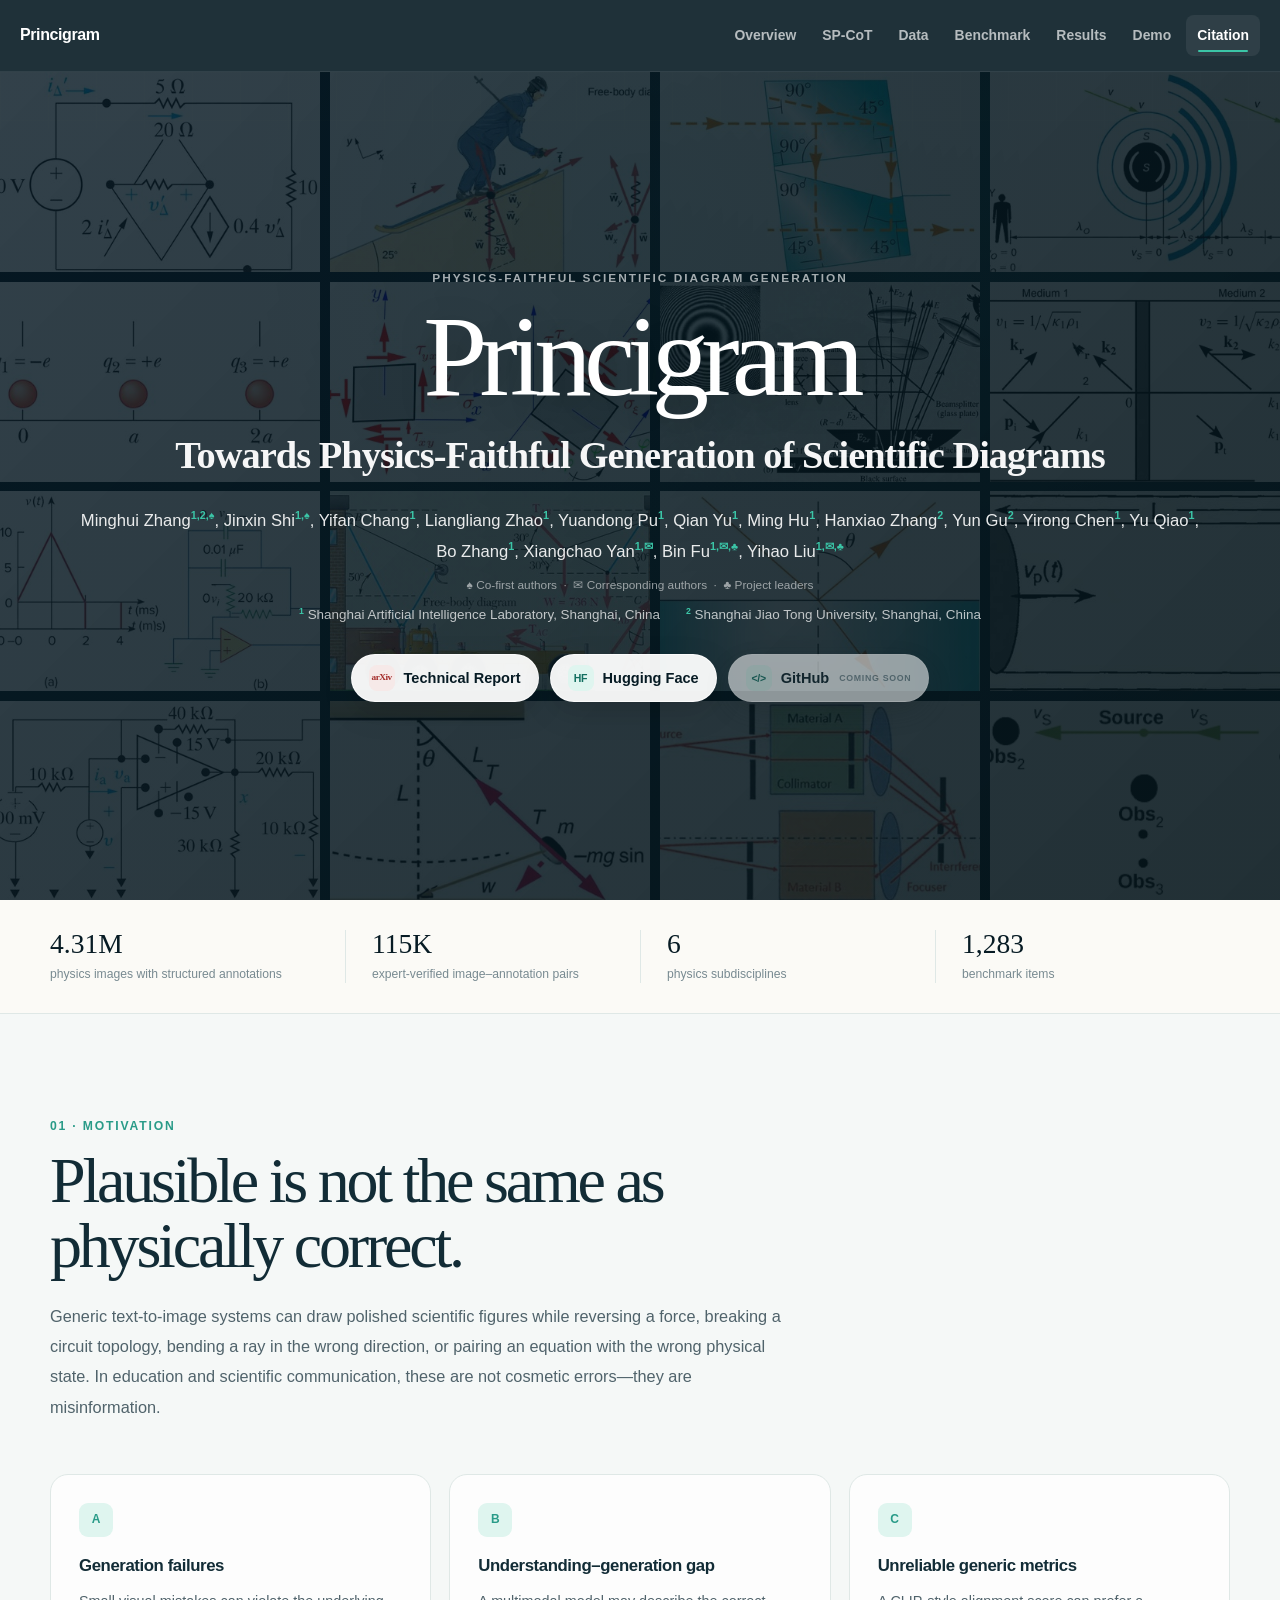
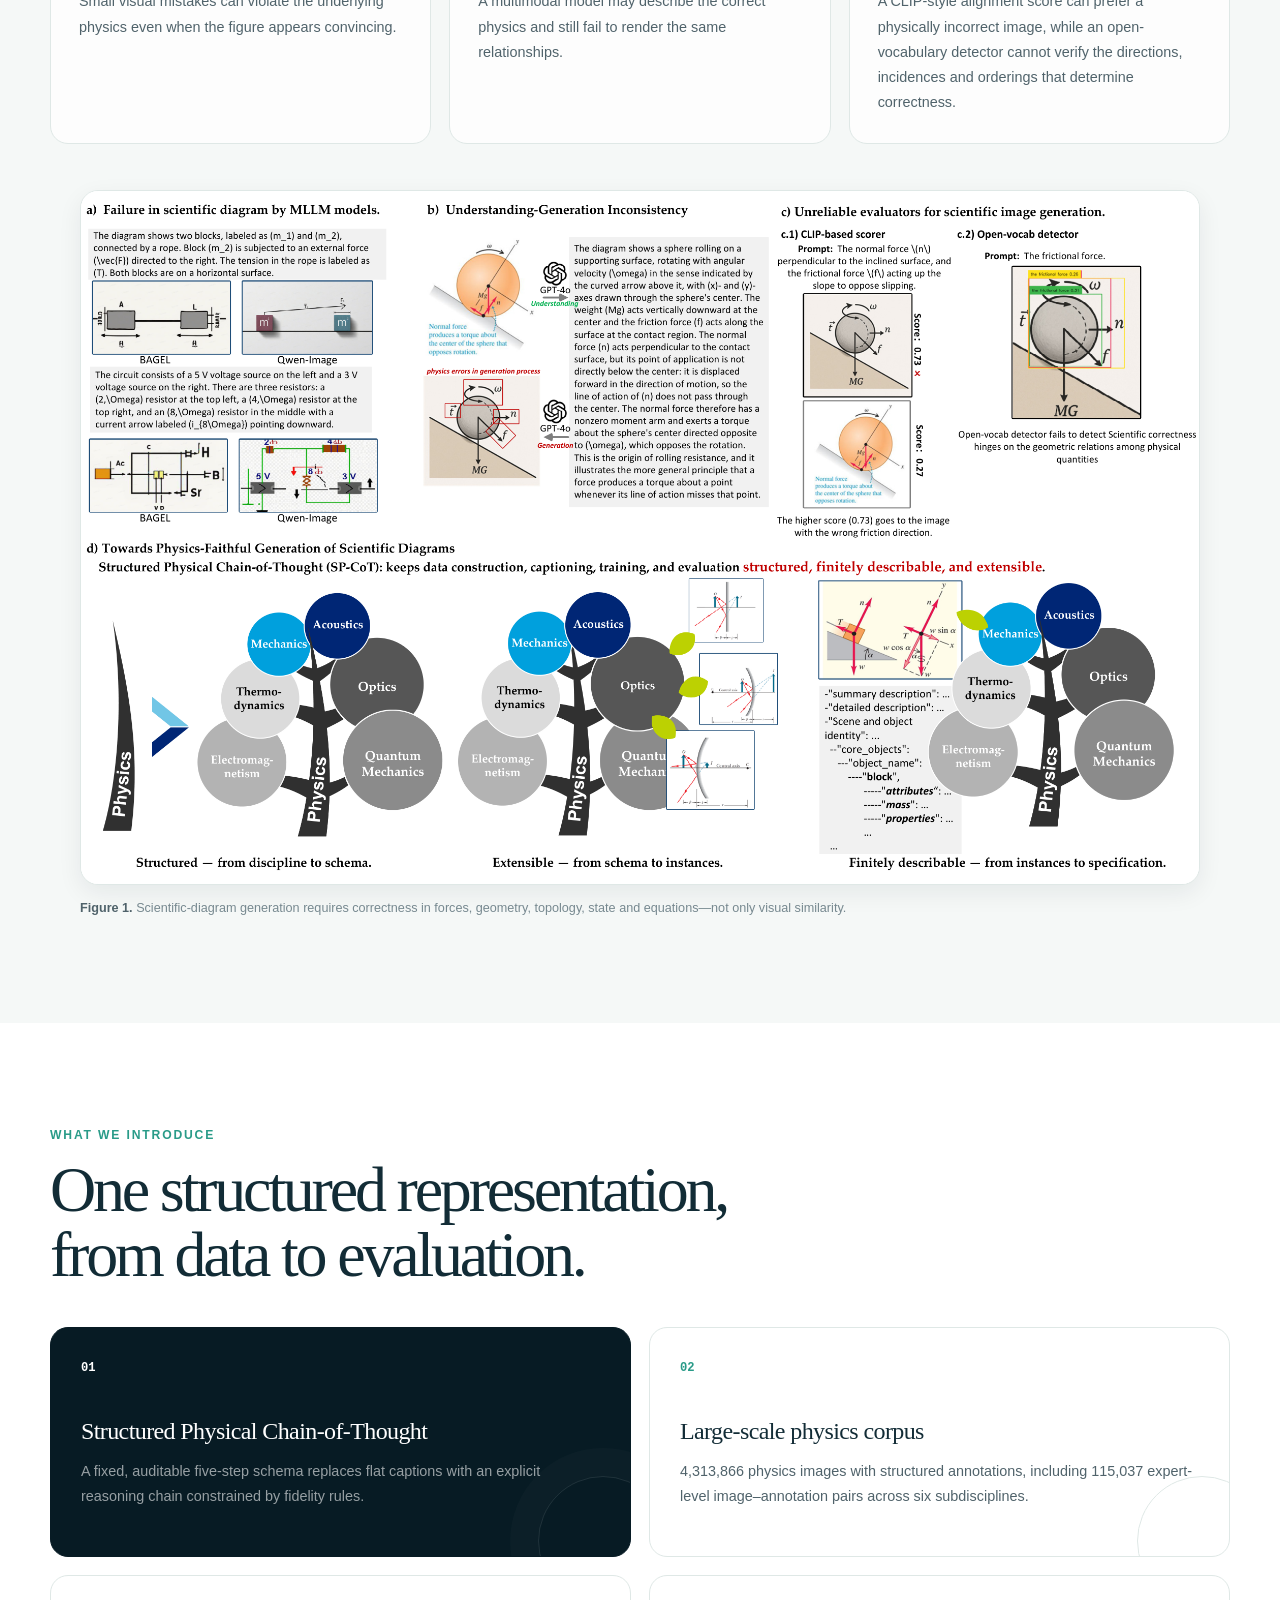
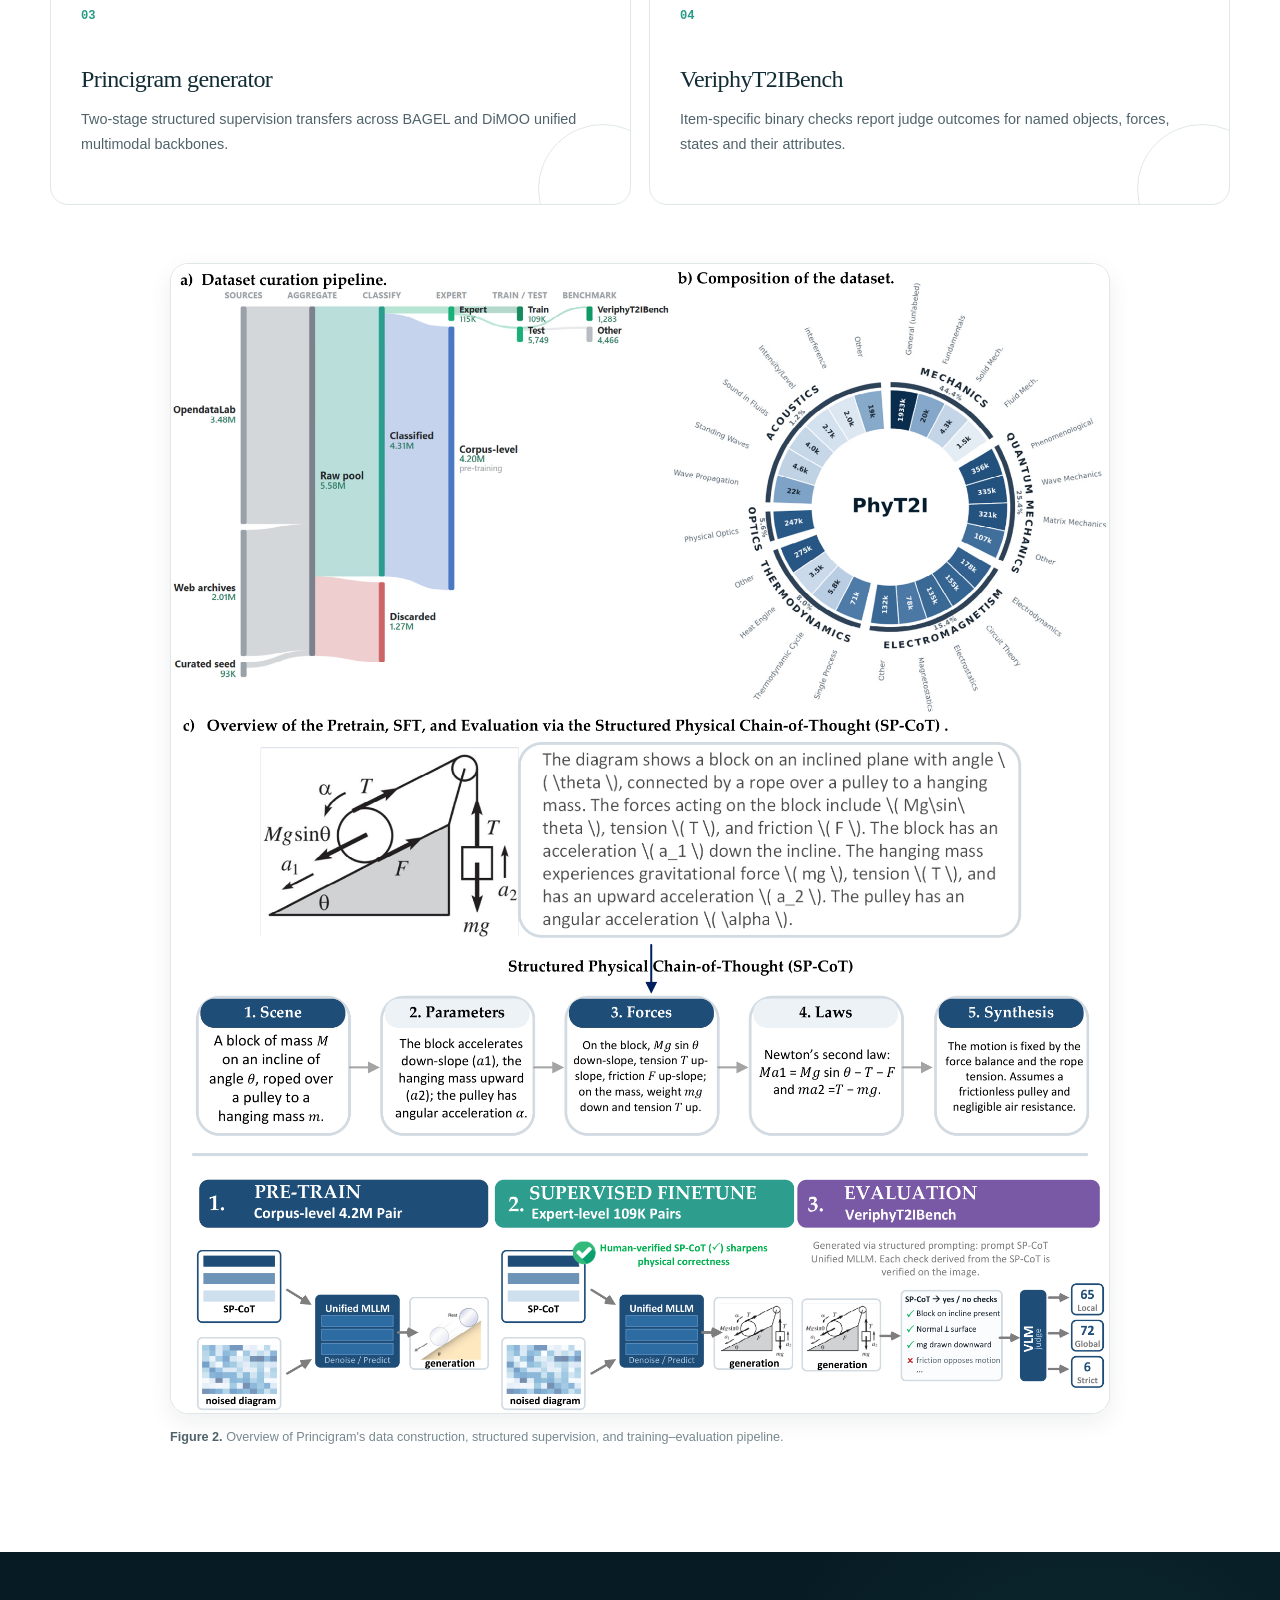
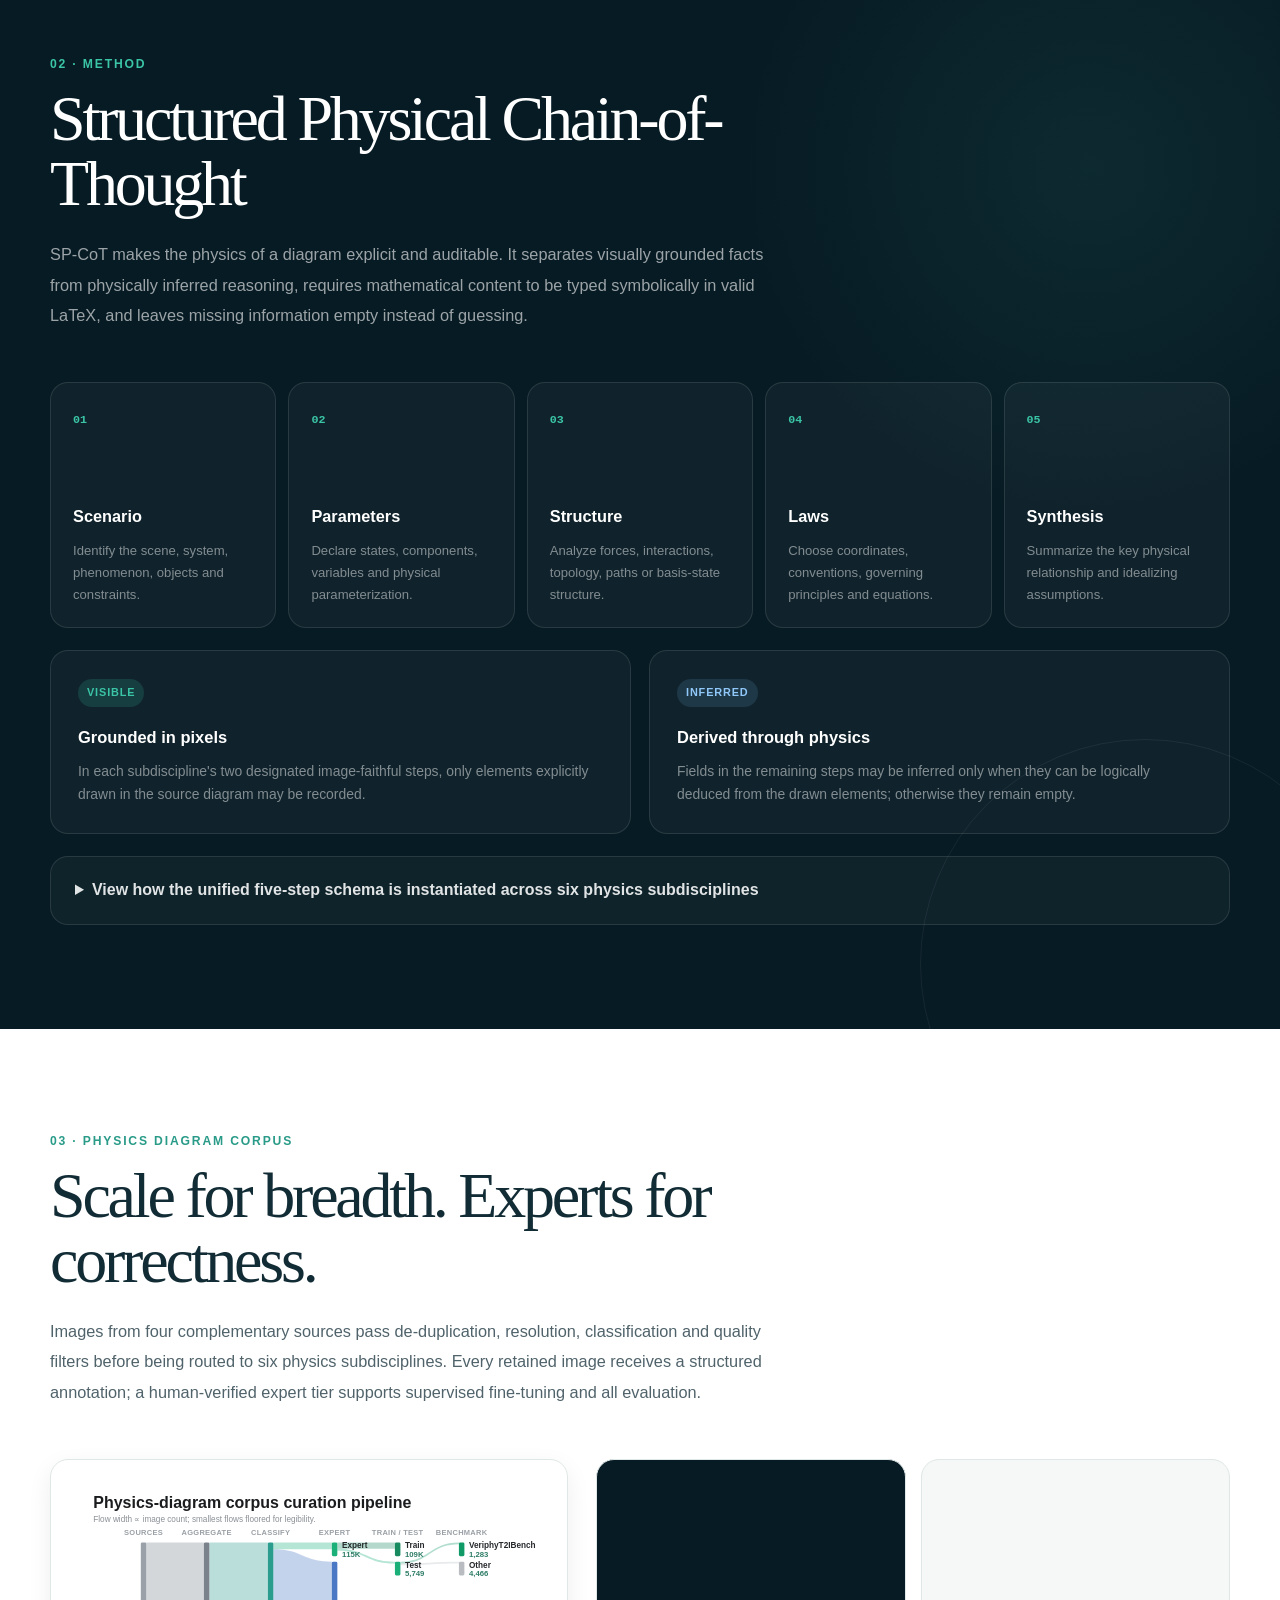
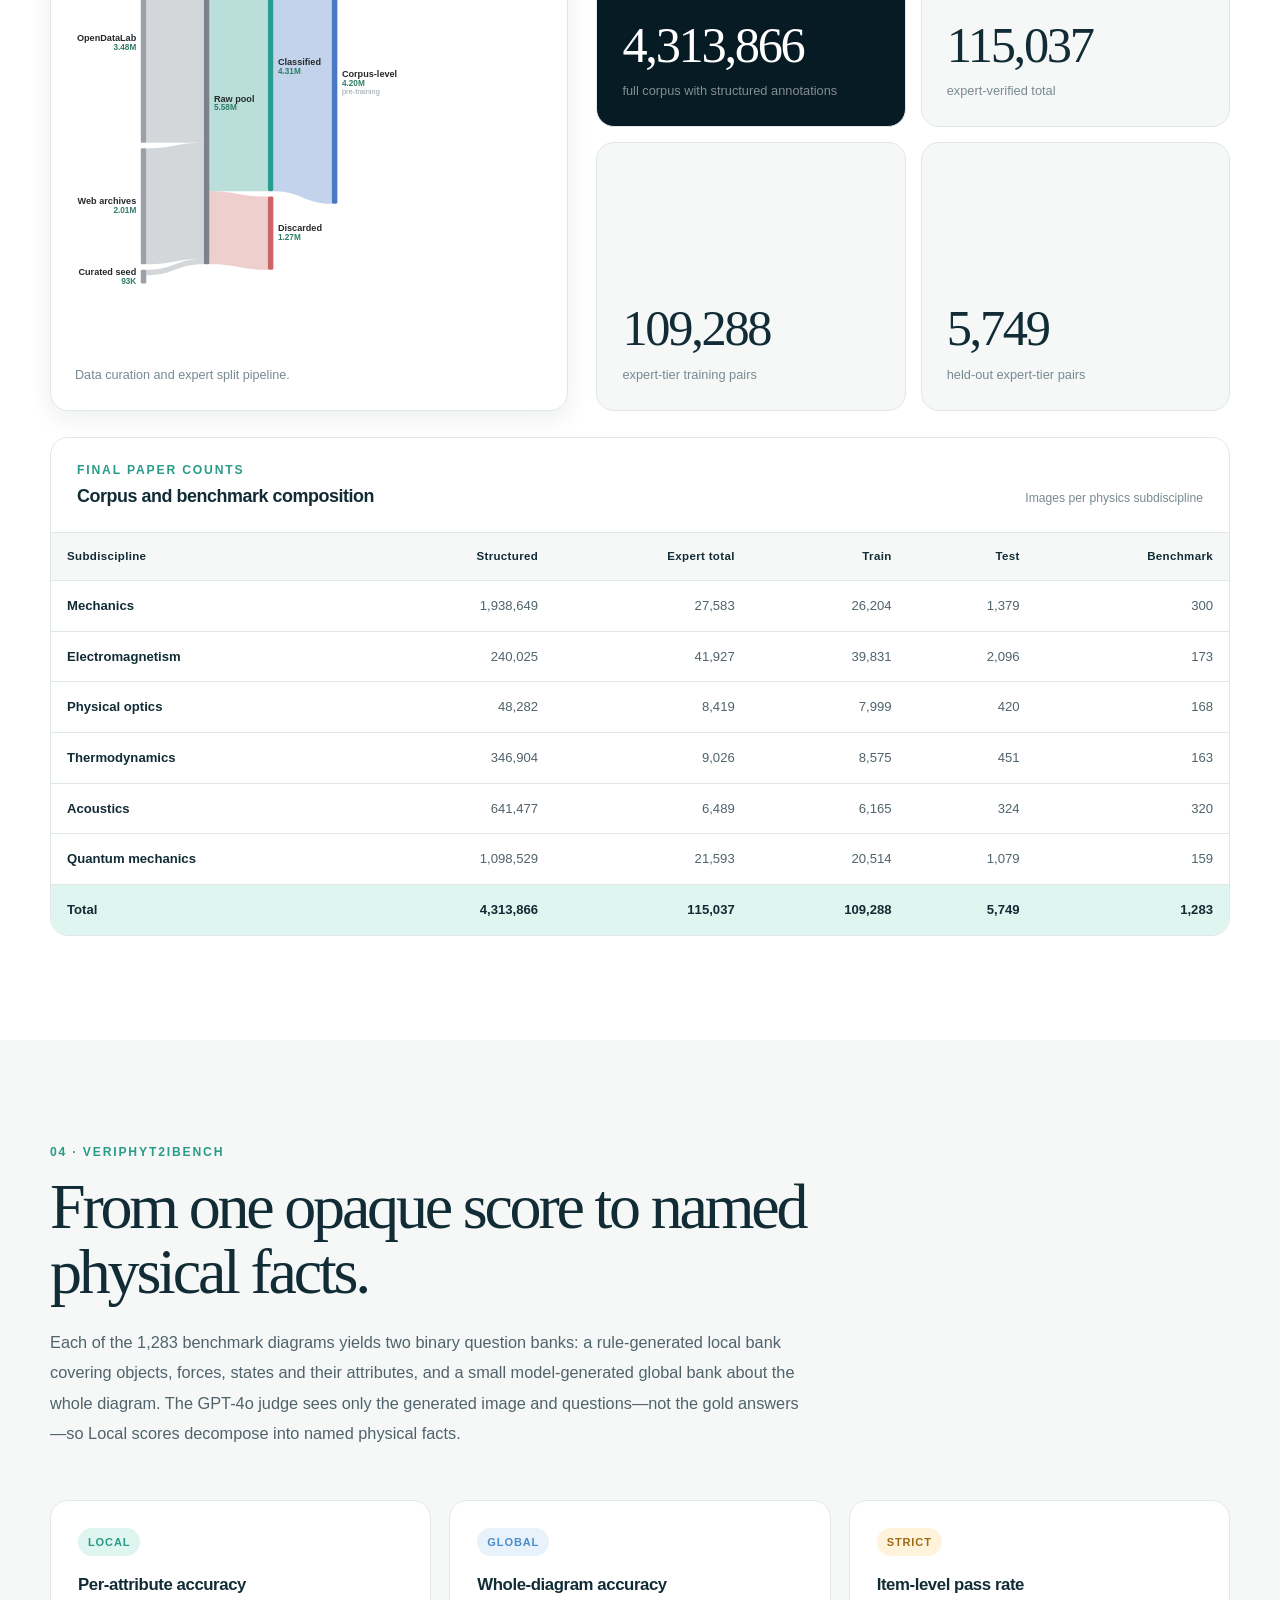
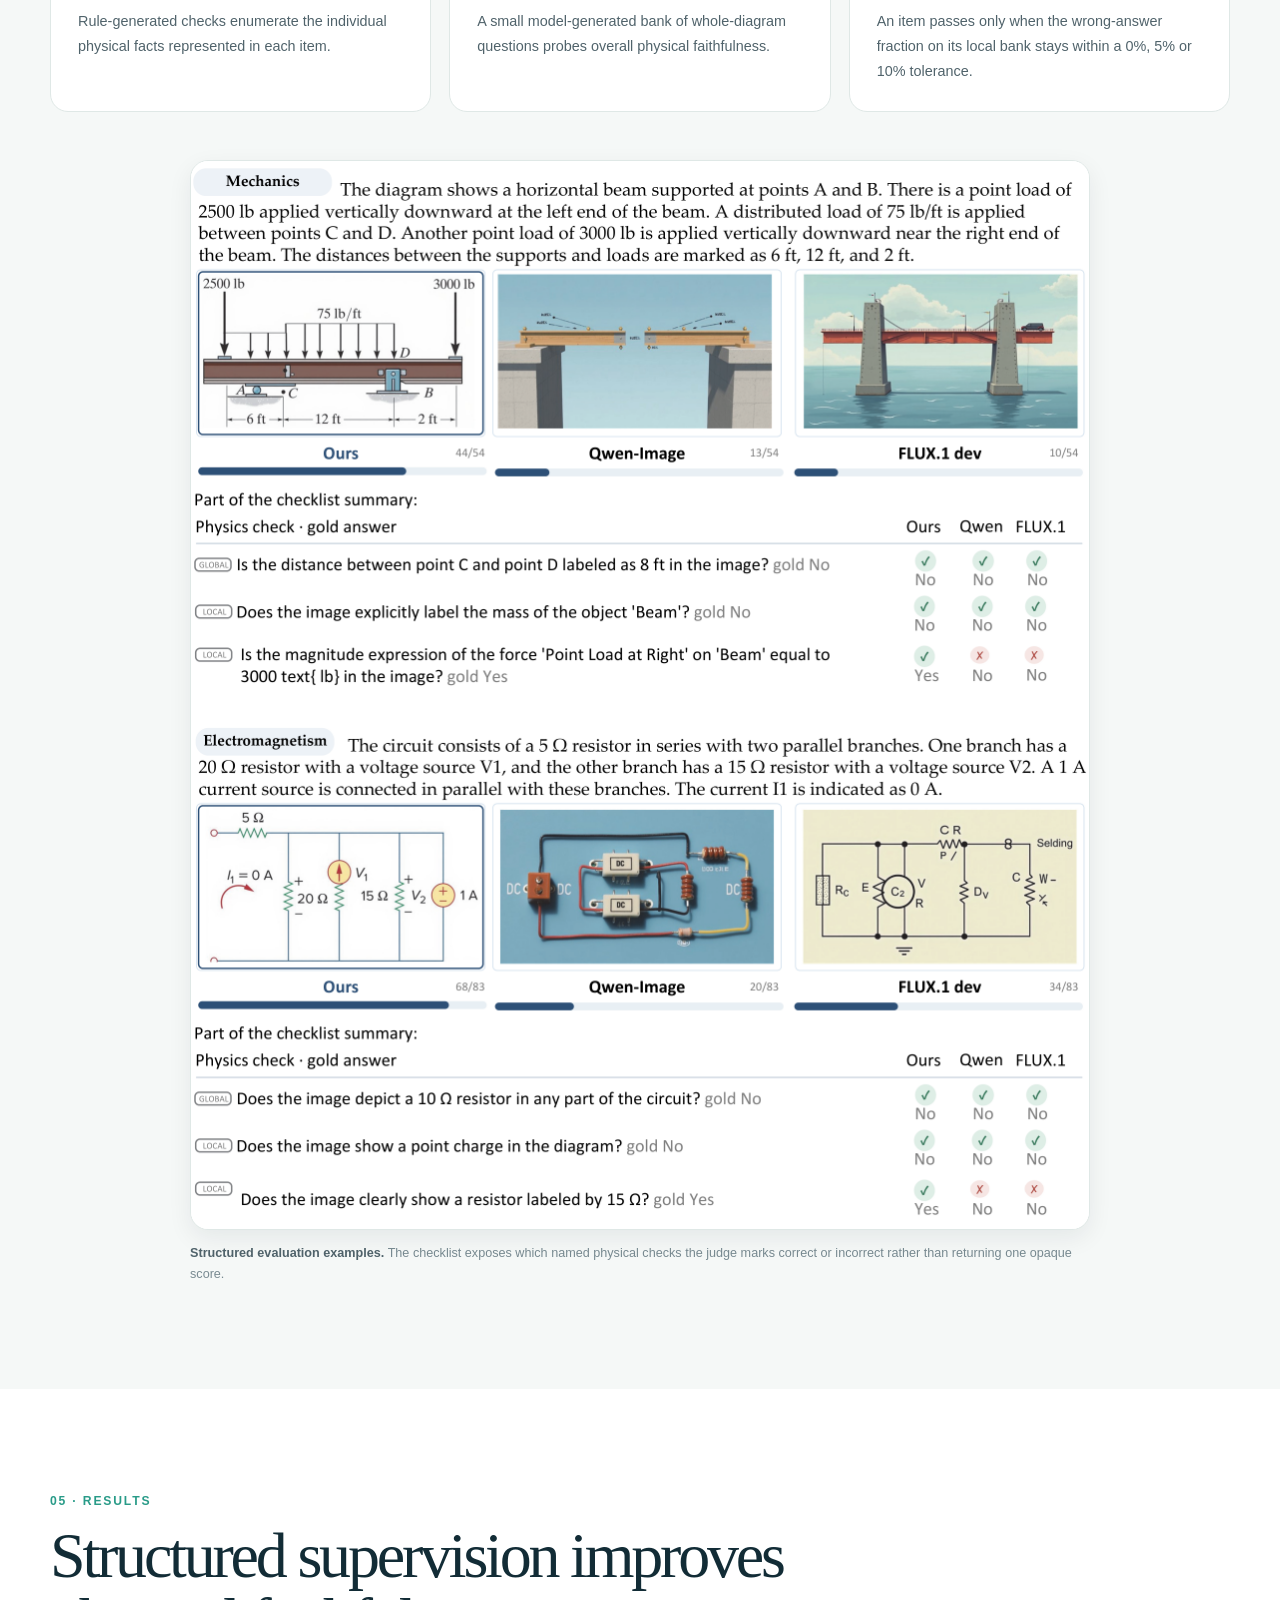
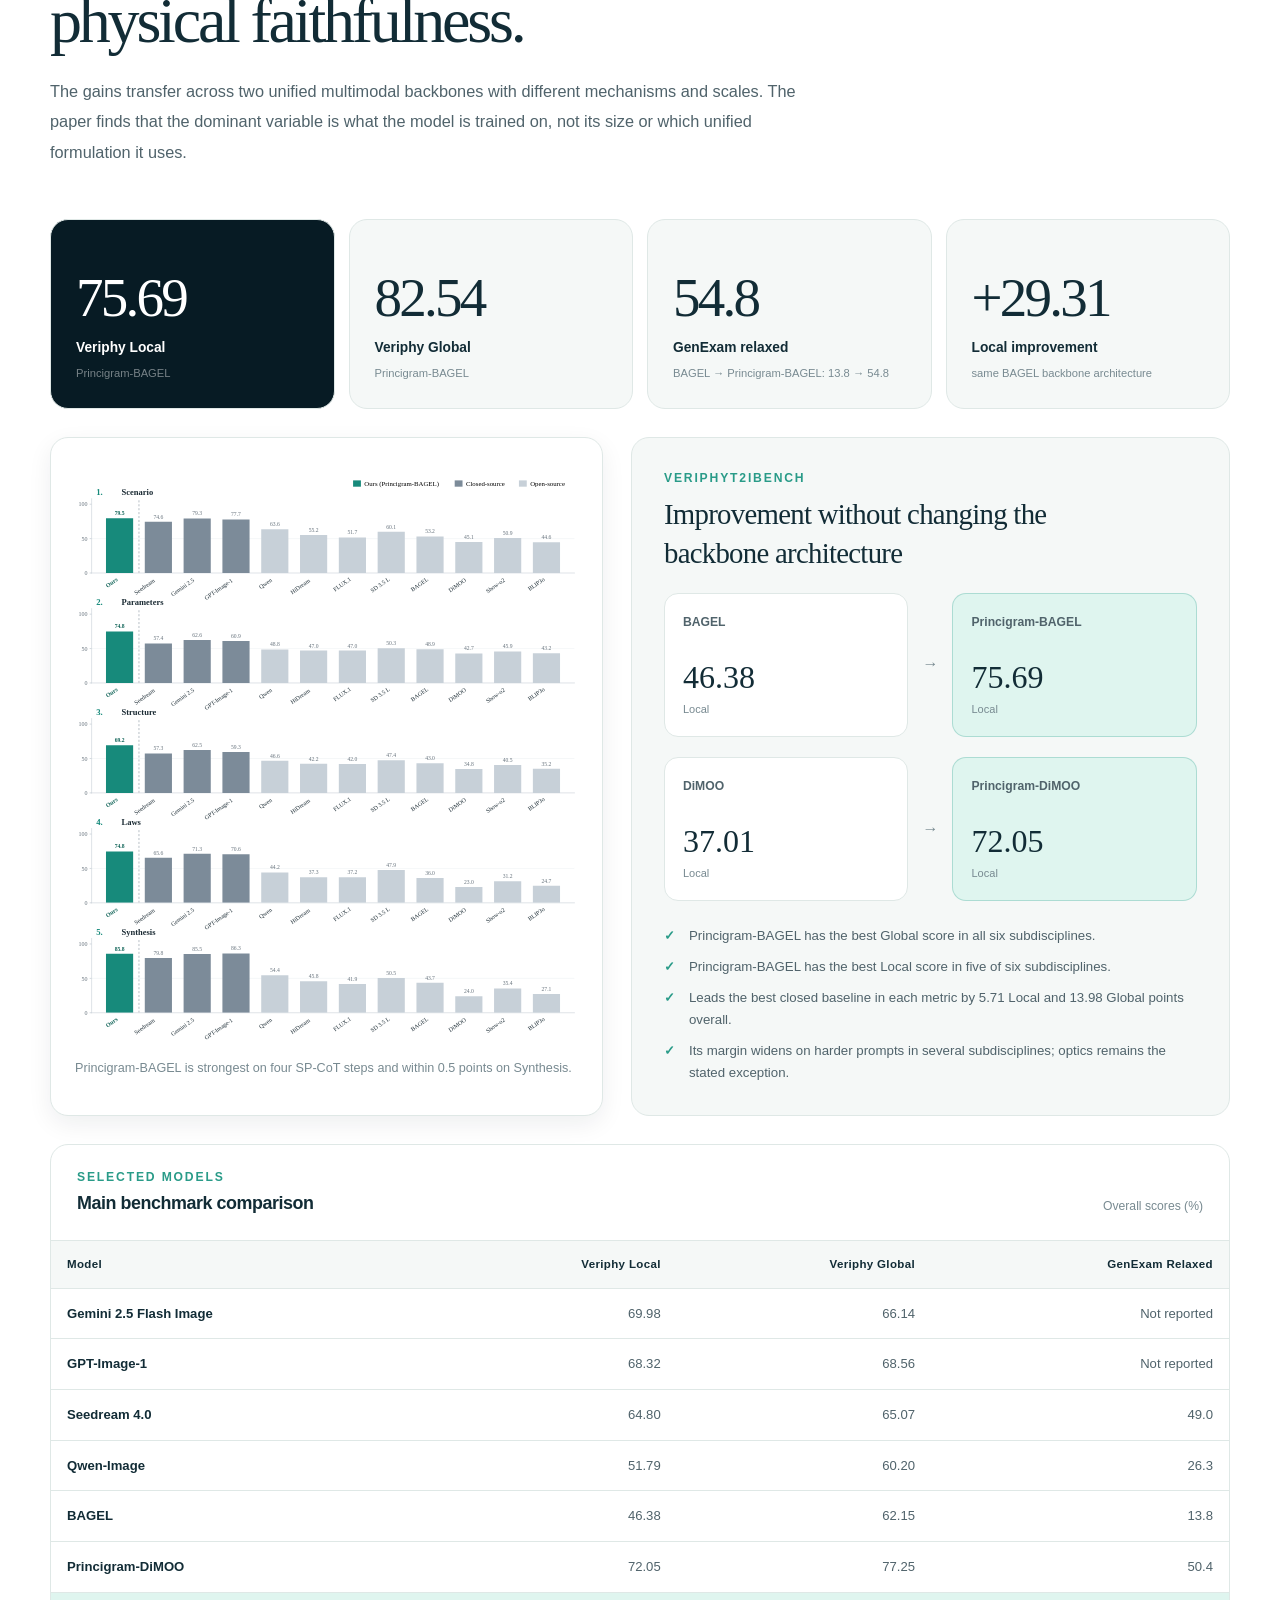
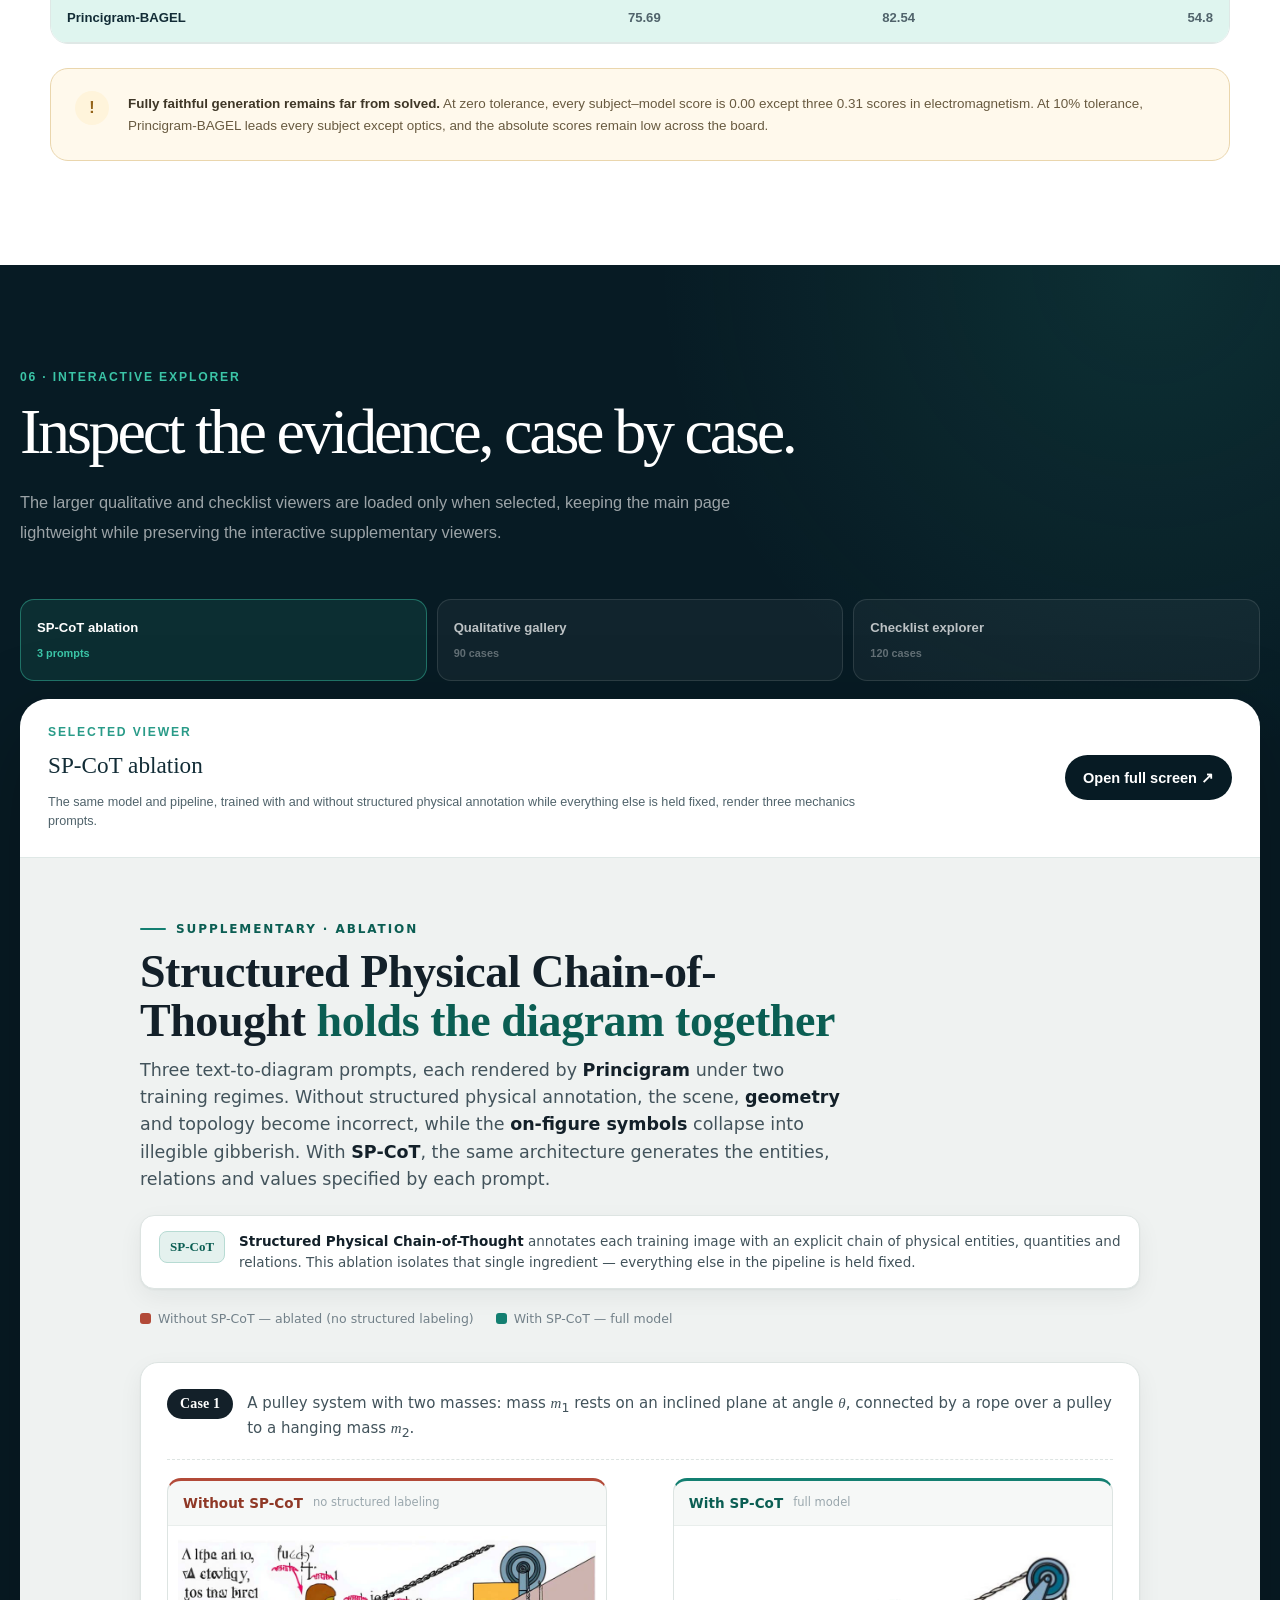
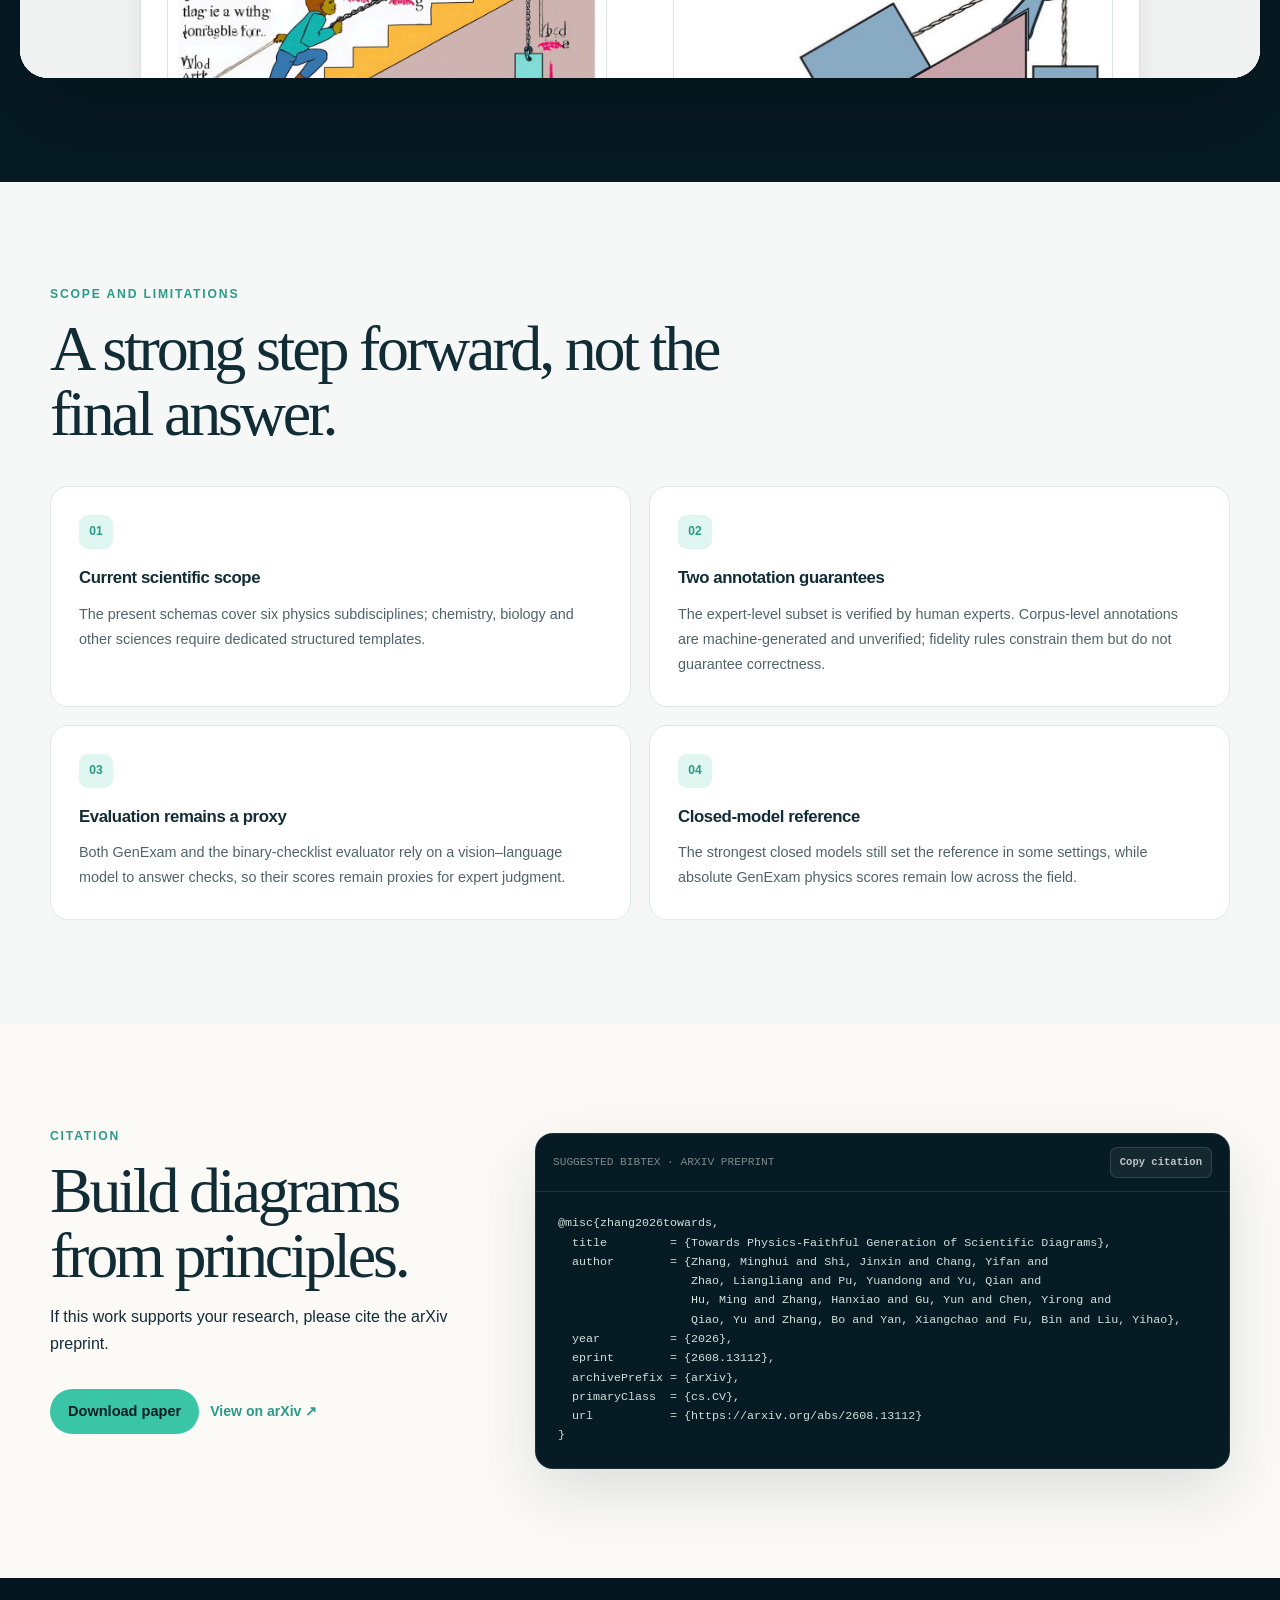
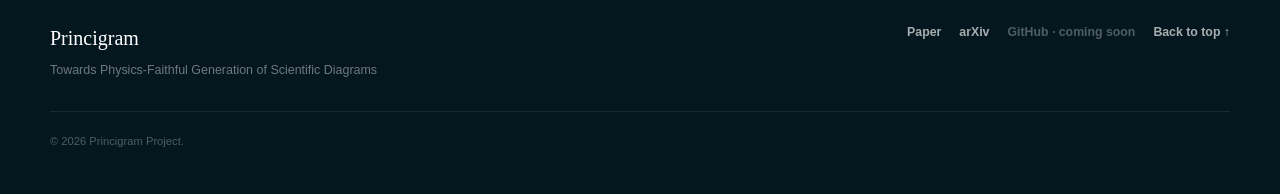
==== index.html @ 97e3707a "Fix full-screen hero image background" ====
<!doctype html>
<html lang="en">
  <head>
    <meta charset="utf-8">
    <meta name="viewport" content="width=device-width, initial-scale=1">

    <title>Princigram — Physics-Faithful Scientific Diagram Generation</title>
    <meta
      name="description"
      content="Princigram uses Structured Physical Chain-of-Thought (SP-CoT) supervision to improve the physical faithfulness of generated scientific diagrams."
    >
    <meta name="theme-color" content="#071b24">

    <meta property="og:type" content="website">
    <meta property="og:title" content="Princigram">
    <meta property="og:description" content="Towards Physics-Faithful Generation of Scientific Diagrams">
    <meta property="og:image" content="https://sjxer.github.io/SP-CoT.github.io/assets/figures/problem-overview.png">
    <meta property="og:url" content="https://sjxer.github.io/SP-CoT.github.io/">

    <link rel="canonical" href="https://sjxer.github.io/SP-CoT.github.io/">
    <link rel="icon" href="assets/favicon.svg" type="image/svg+xml">
    <link rel="stylesheet" href="styles.css">
    <script src="scripts.js" defer></script>
  </head>

  <body>
    <a class="skip-link" href="#main-content">Skip to main content</a>

    <header class="site-header" data-header>
      <div class="nav-shell">
        <a class="brand" href="#top" aria-label="Princigram home">
          <span>Princigram</span>
        </a>

        <button
          class="nav-toggle"
          type="button"
          aria-expanded="false"
          aria-controls="site-nav"
          data-nav-toggle
        >
          <span class="sr-only">Toggle navigation</span>
          <span></span><span></span><span></span>
        </button>

        <nav class="site-nav" id="site-nav" aria-label="Primary navigation" data-nav>
          <a href="#overview">Overview</a>
          <a href="#spcot">SP-CoT</a>
          <a href="#data">Data</a>
          <a href="#benchmark">Benchmark</a>
          <a href="#results">Results</a>
          <a href="#interactive">Demo</a>
          <a href="#citation">Citation</a>
        </nav>
      </div>
    </header>

    <main id="main-content">
      <section class="hero" id="top" aria-labelledby="hero-title">
        <div class="hero-content page-shell">
          <p class="hero-eyebrow">Physics-faithful scientific diagram generation</p>
          <h1 id="hero-title">Princigram</h1>
          <p class="hero-subtitle">Towards Physics-Faithful Generation of Scientific Diagrams</p>

          <div class="hero-authorship">
            <p class="hero-authors">
              Minghui Zhang<sup>1,2,♠</sup>, Jinxin Shi<sup>1,♠</sup>, Yifan Chang<sup>1</sup>,
              Liangliang Zhao<sup>1</sup>, Yuandong Pu<sup>1</sup>, Qian Yu<sup>1</sup>, Ming Hu<sup>1</sup>,
              Hanxiao Zhang<sup>2</sup>, Yun Gu<sup>2</sup>, Yirong Chen<sup>1</sup>, Yu Qiao<sup>1</sup>,
              Bo Zhang<sup>1</sup>, Xiangchao Yan<sup>1,✉</sup>, Bin Fu<sup>1,✉,♣</sup>,
              Yihao Liu<sup>1,✉,♣</sup>
            </p>
            <p class="hero-author-notes">♠ Co-first authors &nbsp;·&nbsp; ✉ Corresponding authors &nbsp;·&nbsp; ♣ Project leaders</p>
            <p class="hero-affiliations">
              <span><sup>1</sup> Shanghai Artificial Intelligence Laboratory, Shanghai, China</span>
              <span><sup>2</sup> Shanghai Jiao Tong University, Shanghai, China</span>
            </p>
          </div>

          <div class="hero-actions" aria-label="Project resources">
            <a class="button hero-resource" href="https://arxiv.org/abs/2608.13112" target="_blank" rel="noreferrer">
              <span class="resource-mark resource-mark-arxiv" aria-hidden="true">arXiv</span>
              <span>Technical Report</span>
            </a>
            <a class="button hero-resource" href="https://huggingface.co/papers/2608.13112" target="_blank" rel="noreferrer">
              <span class="resource-mark" aria-hidden="true">HF</span>
              <span>Hugging Face</span>
            </a>
            <span class="button hero-resource hero-resource-disabled" aria-disabled="true" title="GitHub link coming soon">
              <span class="resource-mark" aria-hidden="true">&lt;/&gt;</span>
              <span>GitHub</span>
              <small>Coming soon</small>
            </span>
          </div>
        </div>

        <div class="hero-gallery" aria-hidden="true">
          <div class="hero-gallery-row">
            <div class="hero-gallery-set">
              <img src="assets/hero/electromagnetism-circuit.jpg" alt="" width="460" height="258" decoding="async">
              <img src="assets/hero/mechanics-forces.jpg" alt="" width="460" height="258" decoding="async">
              <img src="assets/hero/physical-optics-rays.jpg" alt="" width="460" height="258" decoding="async">
              <img src="assets/hero/acoustics-waves.jpg" alt="" width="460" height="258" decoding="async">
              <img src="assets/hero/quantum-mechanics.jpg" alt="" width="460" height="258" decoding="async">
              <img src="assets/hero/thermodynamics-cycle.jpg" alt="" width="460" height="258" decoding="async">
            </div>
            <div class="hero-gallery-set">
              <img src="assets/hero/electromagnetism-circuit.jpg" alt="" width="460" height="258" decoding="async">
              <img src="assets/hero/mechanics-forces.jpg" alt="" width="460" height="258" decoding="async">
              <img src="assets/hero/physical-optics-rays.jpg" alt="" width="460" height="258" decoding="async">
              <img src="assets/hero/acoustics-waves.jpg" alt="" width="460" height="258" decoding="async">
              <img src="assets/hero/quantum-mechanics.jpg" alt="" width="460" height="258" decoding="async">
              <img src="assets/hero/thermodynamics-cycle.jpg" alt="" width="460" height="258" decoding="async">
            </div>
          </div>
          <div class="hero-gallery-row">
            <div class="hero-gallery-set">
              <img src="assets/hero/electromagnetism-charges.jpg" alt="" width="460" height="258" decoding="async">
              <img src="assets/hero/mechanics-stress.jpg" alt="" width="460" height="258" decoding="async">
              <img src="assets/hero/physical-optics-interference.jpg" alt="" width="460" height="258" decoding="async">
              <img src="assets/hero/acoustics-interface.jpg" alt="" width="460" height="258" decoding="async">
              <img src="assets/hero/quantum-scattering.jpg" alt="" width="460" height="258" decoding="async">
              <img src="assets/hero/thermodynamics-turbine.jpg" alt="" width="460" height="258" decoding="async">
            </div>
            <div class="hero-gallery-set">
              <img src="assets/hero/electromagnetism-charges.jpg" alt="" width="460" height="258" decoding="async">
              <img src="assets/hero/mechanics-stress.jpg" alt="" width="460" height="258" decoding="async">
              <img src="assets/hero/physical-optics-interference.jpg" alt="" width="460" height="258" decoding="async">
              <img src="assets/hero/acoustics-interface.jpg" alt="" width="460" height="258" decoding="async">
              <img src="assets/hero/quantum-scattering.jpg" alt="" width="460" height="258" decoding="async">
              <img src="assets/hero/thermodynamics-turbine.jpg" alt="" width="460" height="258" decoding="async">
            </div>
          </div>
          <div class="hero-gallery-row">
            <div class="hero-gallery-set">
              <img src="assets/hero/electromagnetism-waveform.jpg" alt="" width="460" height="258" decoding="async">
              <img src="assets/hero/mechanics-truck.jpg" alt="" width="460" height="258" decoding="async">
              <img src="assets/hero/physical-optics-reflection.jpg" alt="" width="460" height="258" decoding="async">
              <img src="assets/hero/acoustics-piston.jpg" alt="" width="460" height="258" decoding="async">
              <img src="assets/hero/quantum-infinite-well.jpg" alt="" width="460" height="258" decoding="async">
              <img src="assets/hero/thermodynamics-process.jpg" alt="" width="460" height="258" decoding="async">
            </div>
            <div class="hero-gallery-set">
              <img src="assets/hero/electromagnetism-waveform.jpg" alt="" width="460" height="258" decoding="async">
              <img src="assets/hero/mechanics-truck.jpg" alt="" width="460" height="258" decoding="async">
              <img src="assets/hero/physical-optics-reflection.jpg" alt="" width="460" height="258" decoding="async">
              <img src="assets/hero/acoustics-piston.jpg" alt="" width="460" height="258" decoding="async">
              <img src="assets/hero/quantum-infinite-well.jpg" alt="" width="460" height="258" decoding="async">
              <img src="assets/hero/thermodynamics-process.jpg" alt="" width="460" height="258" decoding="async">
            </div>
          </div>
          <div class="hero-gallery-row">
            <div class="hero-gallery-set">
              <img src="assets/hero/electromagnetism-amplifier.jpg" alt="" width="460" height="258" decoding="async">
              <img src="assets/hero/mechanics-pendulum.jpg" alt="" width="460" height="258" decoding="async">
              <img src="assets/hero/physical-optics-beams.jpg" alt="" width="460" height="258" decoding="async">
              <img src="assets/hero/acoustics-source.jpg" alt="" width="460" height="258" decoding="async">
              <img src="assets/hero/quantum-finite-well.jpg" alt="" width="460" height="258" decoding="async">
              <img src="assets/hero/thermodynamics-states.jpg" alt="" width="460" height="258" decoding="async">
            </div>
            <div class="hero-gallery-set">
              <img src="assets/hero/electromagnetism-amplifier.jpg" alt="" width="460" height="258" decoding="async">
              <img src="assets/hero/mechanics-pendulum.jpg" alt="" width="460" height="258" decoding="async">
              <img src="assets/hero/physical-optics-beams.jpg" alt="" width="460" height="258" decoding="async">
              <img src="assets/hero/acoustics-source.jpg" alt="" width="460" height="258" decoding="async">
              <img src="assets/hero/quantum-finite-well.jpg" alt="" width="460" height="258" decoding="async">
              <img src="assets/hero/thermodynamics-states.jpg" alt="" width="460" height="258" decoding="async">
            </div>
          </div>
        </div>
      </section>

      <section class="project-facts" aria-label="Project statistics">
        <dl class="project-stats page-shell">
          <div>
            <dt>4.31M</dt>
            <dd>physics images with structured annotations</dd>
          </div>
          <div>
            <dt>115K</dt>
            <dd>expert-verified image–annotation pairs</dd>
          </div>
          <div>
            <dt>6</dt>
            <dd>physics subdisciplines</dd>
          </div>
          <div>
            <dt>1,283</dt>
            <dd>benchmark items</dd>
          </div>
        </dl>
      </section>

      <section class="section section-soft" id="overview" aria-labelledby="overview-title">
        <div class="page-shell">
          <div class="section-heading">
            <p class="section-kicker">01 · Motivation</p>
            <h2 id="overview-title">Plausible is not the same as physically correct.</h2>
            <p>
              Generic text-to-image systems can draw polished scientific figures while reversing a
              force, breaking a circuit topology, bending a ray in the wrong direction, or pairing an
              equation with the wrong physical state. In education and scientific communication,
              these are not cosmetic errors—they are misinformation.
            </p>
          </div>

          <div class="problem-grid">
            <article>
              <span class="card-index">A</span>
              <h3>Generation failures</h3>
              <p>Small visual mistakes can violate the underlying physics even when the figure appears convincing.</p>
            </article>
            <article>
              <span class="card-index">B</span>
              <h3>Understanding–generation gap</h3>
              <p>A multimodal model may describe the correct physics and still fail to render the same relationships.</p>
            </article>
            <article>
              <span class="card-index">C</span>
              <h3>Unreliable generic metrics</h3>
              <p>A CLIP-style alignment score can prefer a physically incorrect image, while an open-vocabulary detector cannot verify the directions, incidences and orderings that determine correctness.</p>
            </article>
          </div>

          <figure class="paper-figure figure-wide">
            <button class="figure-button" type="button" data-zoom="assets/figures/problem-overview.png" data-caption="Challenges in physics-faithful scientific diagram generation and the SP-CoT approach.">
              <img
                src="assets/figures/problem-overview.png"
                alt="Examples of physical errors in generated scientific diagrams, understanding-generation inconsistency, unreliable evaluators, and the SP-CoT approach"
                width="2200"
                height="1363"
                loading="lazy"
              >
              <span>Click to enlarge</span>
            </button>
            <figcaption>
              <strong>Figure 1.</strong> Scientific-diagram generation requires correctness in forces,
              geometry, topology, state and equations—not only visual similarity.
            </figcaption>
          </figure>
        </div>
      </section>

      <section class="section" aria-labelledby="contribution-title">
        <div class="page-shell">
          <div class="section-heading compact">
            <p class="section-kicker">What we introduce</p>
            <h2 id="contribution-title">One structured representation, from data to evaluation.</h2>
          </div>

          <div class="contribution-grid">
            <article class="feature-card feature-accent">
              <p class="feature-number">01</p>
              <h3>Structured Physical Chain-of-Thought</h3>
              <p>A fixed, auditable five-step schema replaces flat captions with an explicit reasoning chain constrained by fidelity rules.</p>
            </article>
            <article class="feature-card">
              <p class="feature-number">02</p>
              <h3>Large-scale physics corpus</h3>
              <p>4,313,866 physics images with structured annotations, including 115,037 expert-level image–annotation pairs across six subdisciplines.</p>
            </article>
            <article class="feature-card">
              <p class="feature-number">03</p>
              <h3>Princigram generator</h3>
              <p>Two-stage structured supervision transfers across BAGEL and DiMOO unified multimodal backbones.</p>
            </article>
            <article class="feature-card">
              <p class="feature-number">04</p>
              <h3>VeriphyT2IBench</h3>
              <p>Item-specific binary checks report judge outcomes for named objects, forces, states and their attributes.</p>
            </article>
          </div>

          <figure class="paper-figure figure-tall">
            <button class="figure-button" type="button" data-zoom="assets/figures/framework-overview.png" data-caption="Data curation, SP-CoT supervision, training and evaluation pipeline.">
              <img
                src="assets/figures/framework-overview.png"
                alt="Overview of data curation, dataset composition, five-step SP-CoT, pre-training, supervised fine-tuning and evaluation"
                width="1800"
                height="2204"
                loading="lazy"
              >
              <span>Click to enlarge</span>
            </button>
            <figcaption>
              <strong>Figure 2.</strong> Overview of Princigram's data construction, structured
              supervision, and training–evaluation pipeline.
            </figcaption>
          </figure>
        </div>
      </section>

      <section class="section section-dark" id="spcot" aria-labelledby="spcot-title">
        <div class="page-shell">
          <div class="section-heading heading-on-dark">
            <p class="section-kicker">02 · Method</p>
            <h2 id="spcot-title">Structured Physical Chain-of-Thought</h2>
            <p>
              SP-CoT makes the physics of a diagram explicit and auditable. It separates visually
              grounded facts from physically inferred reasoning, requires mathematical content to be
              typed symbolically in valid LaTeX, and leaves missing information empty instead of guessing.
            </p>
          </div>

          <ol class="method-steps">
            <li>
              <span class="step-number">01</span>
              <div><h3>Scenario</h3><p>Identify the scene, system, phenomenon, objects and constraints.</p></div>
            </li>
            <li>
              <span class="step-number">02</span>
              <div><h3>Parameters</h3><p>Declare states, components, variables and physical parameterization.</p></div>
            </li>
            <li>
              <span class="step-number">03</span>
              <div><h3>Structure</h3><p>Analyze forces, interactions, topology, paths or basis-state structure.</p></div>
            </li>
            <li>
              <span class="step-number">04</span>
              <div><h3>Laws</h3><p>Choose coordinates, conventions, governing principles and equations.</p></div>
            </li>
            <li>
              <span class="step-number">05</span>
              <div><h3>Synthesis</h3><p>Summarize the key physical relationship and idealizing assumptions.</p></div>
            </li>
          </ol>

          <div class="grounding-grid">
            <article>
              <span class="grounding-badge visible">Visible</span>
              <h3>Grounded in pixels</h3>
              <p>In each subdiscipline's two designated image-faithful steps, only elements explicitly drawn in the source diagram may be recorded.</p>
            </article>
            <article>
              <span class="grounding-badge inferred">Inferred</span>
              <h3>Derived through physics</h3>
              <p>Fields in the remaining steps may be inferred only when they can be logically deduced from the drawn elements; otherwise they remain empty.</p>
            </article>
          </div>

          <details class="schema-table-details">
            <summary>View how the unified five-step schema is instantiated across six physics subdisciplines</summary>
            <div class="table-scroll" tabindex="0">
              <table class="schema-table">
                <thead>
                  <tr>
                    <th>Discipline</th>
                    <th>Scenario</th>
                    <th>Parameters</th>
                    <th>Structure</th>
                    <th>Laws</th>
                    <th>Synthesis</th>
                  </tr>
                </thead>
                <tbody>
                  <tr><th>Mechanics</th><td class="is-visible">Objects, attributes &amp; constraints</td><td>Motion state &amp; kinematic variables</td><td class="is-visible">Force analysis</td><td>Coordinate system &amp; Newton's laws</td><td>Key relationship &amp; assumptions</td></tr>
                  <tr><th>Electromagnetism</th><td>Subdomain &amp; problem type</td><td class="is-visible">Components, sources &amp; parameters</td><td class="is-visible">Circuit topology / field distribution &amp; state</td><td>Conventions &amp; Kirchhoff / Maxwell laws</td><td>Key relationship &amp; assumptions</td></tr>
                  <tr><th>Physical optics</th><td>Phenomenon type</td><td class="is-visible">Components &amp; parameters</td><td class="is-visible">Optical path, path &amp; phase difference</td><td>Principles &amp; condition equations</td><td>Key relationship &amp; assumptions</td></tr>
                  <tr><th>Thermodynamics</th><td>System definition &amp; problem type</td><td class="is-visible">Thermodynamic states P, V, T</td><td class="is-visible">Process path &amp; energy transfer</td><td>Governing laws &amp; equations</td><td>Key findings &amp; assumptions</td></tr>
                  <tr><th>Acoustics</th><td class="is-visible">Scene &amp; phenomenon</td><td class="is-visible">Components &amp; parameters</td><td>Geometry &amp; wave analysis</td><td>Conventions, principles &amp; equations</td><td>Key relationship &amp; assumptions</td></tr>
                  <tr><th>Quantum mechanics</th><td>Formalism, scenario &amp; degrees of freedom</td><td class="is-visible">Hamiltonian / landscape &amp; parameters</td><td class="is-visible">Boundary conditions / basis &amp; eigenstates</td><td>Evolution &amp; measurement equations</td><td>Key phenomena &amp; assumptions</td></tr>
                </tbody>
              </table>
            </div>
            <p class="table-note"><span></span> Green cells are constrained to contain only information explicitly visible in the source diagram.</p>
          </details>
        </div>
      </section>

      <section class="section" id="data" aria-labelledby="data-title">
        <div class="page-shell">
          <div class="section-heading">
            <p class="section-kicker">03 · Physics diagram corpus</p>
            <h2 id="data-title">Scale for breadth. Experts for correctness.</h2>
            <p>
              Images from four complementary sources pass de-duplication, resolution, classification
              and quality filters before being routed to six physics subdisciplines. Every retained image
              receives a structured annotation; a human-verified expert tier supports supervised
              fine-tuning and all evaluation.
            </p>
          </div>

          <div class="data-layout">
            <figure class="visual-card">
              <img
                src="assets/figures/data-pipeline.svg"
                alt="Data pipeline from a 5.58 million image raw pool to 4.31 million classified images, expert annotation, train and test sets, and VeriphyT2IBench"
                loading="lazy"
              >
              <figcaption>Data curation and expert split pipeline.</figcaption>
            </figure>

            <div class="data-facts">
              <article><strong>4,313,866</strong><span>full corpus with structured annotations</span></article>
              <article><strong>115,037</strong><span>expert-verified total</span></article>
              <article><strong>109,288</strong><span>expert-tier training pairs</span></article>
              <article><strong>5,749</strong><span>held-out expert-tier pairs</span></article>
            </div>
          </div>

          <div class="table-card">
            <div class="table-card-heading">
              <div><p class="mini-kicker">Final paper counts</p><h3>Corpus and benchmark composition</h3></div>
              <p>Images per physics subdiscipline</p>
            </div>
            <div class="table-scroll" tabindex="0">
              <table class="data-table">
                <thead>
                  <tr><th>Subdiscipline</th><th>Structured</th><th>Expert total</th><th>Train</th><th>Test</th><th>Benchmark</th></tr>
                </thead>
                <tbody>
                  <tr><th>Mechanics</th><td>1,938,649</td><td>27,583</td><td>26,204</td><td>1,379</td><td>300</td></tr>
                  <tr><th>Electromagnetism</th><td>240,025</td><td>41,927</td><td>39,831</td><td>2,096</td><td>173</td></tr>
                  <tr><th>Physical optics</th><td>48,282</td><td>8,419</td><td>7,999</td><td>420</td><td>168</td></tr>
                  <tr><th>Thermodynamics</th><td>346,904</td><td>9,026</td><td>8,575</td><td>451</td><td>163</td></tr>
                  <tr><th>Acoustics</th><td>641,477</td><td>6,489</td><td>6,165</td><td>324</td><td>320</td></tr>
                  <tr><th>Quantum mechanics</th><td>1,098,529</td><td>21,593</td><td>20,514</td><td>1,079</td><td>159</td></tr>
                </tbody>
                <tfoot>
                  <tr><th>Total</th><td>4,313,866</td><td>115,037</td><td>109,288</td><td>5,749</td><td>1,283</td></tr>
                </tfoot>
              </table>
            </div>
          </div>
        </div>
      </section>

      <section class="section section-soft" id="benchmark" aria-labelledby="benchmark-title">
        <div class="page-shell">
          <div class="section-heading">
            <p class="section-kicker">04 · VeriphyT2IBench</p>
            <h2 id="benchmark-title">From one opaque score to named physical facts.</h2>
            <p>
              Each of the 1,283 benchmark diagrams yields two binary question banks: a rule-generated
              local bank covering objects, forces, states and their attributes, and a small model-generated
              global bank about the whole diagram. The GPT-4o judge sees only the generated image and
              questions—not the gold answers—so Local scores decompose into named physical facts.
            </p>
          </div>

          <div class="metric-definition-grid">
            <article><span>Local</span><h3>Per-attribute accuracy</h3><p>Rule-generated checks enumerate the individual physical facts represented in each item.</p></article>
            <article><span>Global</span><h3>Whole-diagram accuracy</h3><p>A small model-generated bank of whole-diagram questions probes overall physical faithfulness.</p></article>
            <article><span>Strict</span><h3>Item-level pass rate</h3><p>An item passes only when the wrong-answer fraction on its local bank stays within a 0%, 5% or 10% tolerance.</p></article>
          </div>

          <figure class="paper-figure figure-tall checklist-figure">
            <button class="figure-button" type="button" data-zoom="assets/figures/qualitative-checklist.png" data-caption="Generated diagrams evaluated with item-specific physical checklists.">
              <img
                src="assets/figures/qualitative-checklist.png"
                alt="Two benchmark examples comparing Princigram, Qwen-Image and FLUX.1 dev with per-attribute physics checklists"
                width="1800"
                height="2140"
                loading="lazy"
              >
              <span>Click to enlarge</span>
            </button>
            <figcaption>
              <strong>Structured evaluation examples.</strong> The checklist exposes which named
              physical checks the judge marks correct or incorrect rather than returning one opaque score.
            </figcaption>
          </figure>
        </div>
      </section>

      <section class="section" id="results" aria-labelledby="results-title">
        <div class="page-shell">
          <div class="section-heading">
            <p class="section-kicker">05 · Results</p>
            <h2 id="results-title">Structured supervision improves physical faithfulness.</h2>
            <p>
              The gains transfer across two unified multimodal backbones with different mechanisms and
              scales. The paper finds that the dominant variable is what the model is trained on, not its
              size or which unified formulation it uses.
            </p>
          </div>

          <div class="result-highlights">
            <article><strong>75.69</strong><span>Veriphy Local</span><small>Princigram-BAGEL</small></article>
            <article><strong>82.54</strong><span>Veriphy Global</span><small>Princigram-BAGEL</small></article>
            <article><strong>54.8</strong><span>GenExam relaxed</span><small>BAGEL → Princigram-BAGEL: 13.8 → 54.8</small></article>
            <article><strong>+29.31</strong><span>Local improvement</span><small>same BAGEL backbone architecture</small></article>
          </div>

          <div class="results-grid">
            <figure class="visual-card result-chart">
              <img
                src="assets/figures/reasoning-steps.svg"
                alt="Per-step faithfulness comparison across Scenario, Parameters, Structure, Laws and Synthesis"
                loading="lazy"
              >
              <figcaption>Princigram-BAGEL is strongest on four SP-CoT steps and within 0.5 points on Synthesis.</figcaption>
            </figure>

            <div class="results-copy">
              <p class="mini-kicker">VeriphyT2IBench</p>
              <h3>Improvement without changing the backbone architecture</h3>
              <div class="score-pair">
                <div><span>BAGEL</span><strong>46.38</strong><small>Local</small></div>
                <span class="score-arrow" aria-hidden="true">→</span>
                <div class="score-best"><span>Princigram-BAGEL</span><strong>75.69</strong><small>Local</small></div>
              </div>
              <div class="score-pair">
                <div><span>DiMOO</span><strong>37.01</strong><small>Local</small></div>
                <span class="score-arrow" aria-hidden="true">→</span>
                <div class="score-best"><span>Princigram-DiMOO</span><strong>72.05</strong><small>Local</small></div>
              </div>
              <ul class="check-list">
                <li>Princigram-BAGEL has the best Global score in all six subdisciplines.</li>
                <li>Princigram-BAGEL has the best Local score in five of six subdisciplines.</li>
                <li>Leads the best closed baseline in each metric by 5.71 Local and 13.98 Global points overall.</li>
                <li>Its margin widens on harder prompts in several subdisciplines; optics remains the stated exception.</li>
              </ul>
            </div>
          </div>

          <div class="table-card result-table-card">
            <div class="table-card-heading">
              <div><p class="mini-kicker">Selected models</p><h3>Main benchmark comparison</h3></div>
              <p>Overall scores (%)</p>
            </div>
            <div class="table-scroll" tabindex="0">
              <table class="data-table result-table">
                <thead><tr><th>Model</th><th>Veriphy Local</th><th>Veriphy Global</th><th>GenExam Relaxed</th></tr></thead>
                <tbody>
                  <tr><th>Gemini 2.5 Flash Image</th><td>69.98</td><td>66.14</td><td>Not reported</td></tr>
                  <tr><th>GPT-Image-1</th><td>68.32</td><td>68.56</td><td>Not reported</td></tr>
                  <tr><th>Seedream 4.0</th><td>64.80</td><td>65.07</td><td>49.0</td></tr>
                  <tr><th>Qwen-Image</th><td>51.79</td><td>60.20</td><td>26.3</td></tr>
                  <tr><th>BAGEL</th><td>46.38</td><td>62.15</td><td>13.8</td></tr>
                  <tr><th>Princigram-DiMOO</th><td>72.05</td><td>77.25</td><td>50.4</td></tr>
                  <tr class="ours-row"><th>Princigram-BAGEL</th><td><strong>75.69</strong></td><td><strong>82.54</strong></td><td><strong>54.8</strong></td></tr>
                </tbody>
              </table>
            </div>
          </div>

          <div class="honesty-note">
            <span aria-hidden="true">!</span>
            <p><strong>Fully faithful generation remains far from solved.</strong> At zero tolerance, every subject–model score is 0.00 except three 0.31 scores in electromagnetism. At 10% tolerance, Princigram-BAGEL leads every subject except optics, and the absolute scores remain low across the board.</p>
          </div>
        </div>
      </section>

      <section class="section section-demo" id="interactive" aria-labelledby="interactive-title">
        <div class="page-shell page-shell-wide">
          <div class="section-heading heading-on-dark">
            <p class="section-kicker">06 · Interactive explorer</p>
            <h2 id="interactive-title">Inspect the evidence, case by case.</h2>
            <p>
              The larger qualitative and checklist viewers are loaded only when selected, keeping the
              main page lightweight while preserving the interactive supplementary viewers.
            </p>
          </div>

          <div class="demo-picker" role="tablist" aria-label="Interactive result viewers">
            <button
              class="demo-tab is-active"
              type="button"
              role="tab"
              aria-selected="true"
              data-demo-src="assets/demos/spcot-ablation.html"
              data-demo-title="SP-CoT ablation"
              data-demo-description="The same model and pipeline, trained with and without structured physical annotation while everything else is held fixed, render three mechanics prompts."
            >SP-CoT ablation <span>3 prompts</span></button>
            <button
              class="demo-tab"
              type="button"
              role="tab"
              aria-selected="false"
              data-demo-src="assets/demos/qualitative-comparison.html"
              data-demo-title="Qualitative model comparison"
              data-demo-description="Explore an additional 90-case gallery based on VeriphyT2IBench evaluation data across six physics subdisciplines and twelve models; not all cases appear in the paper. This viewer is approximately 28 MB and loads on demand."
            >Qualitative gallery <span>90 cases</span></button>
            <button
              class="demo-tab"
              type="button"
              role="tab"
              aria-selected="false"
              data-demo-src="assets/demos/structured-evaluation.html"
              data-demo-title="Structured checklist evaluation"
              data-demo-description="Review a 120-case companion viewer with reference, Princigram, Qwen-Image, FLUX.1 dev and item-specific checks; it extends the two examples in paper Figure 13. This viewer is approximately 21 MB and loads on demand."
            >Checklist explorer <span>120 cases</span></button>
          </div>

          <div class="demo-panel" role="tabpanel">
            <div class="demo-panel-bar">
              <div>
                <p class="mini-kicker">Selected viewer</p>
                <h3 data-demo-heading>SP-CoT ablation</h3>
                <p data-demo-copy>The same model and pipeline, trained with and without structured physical annotation while everything else is held fixed, render three mechanics prompts.</p>
              </div>
              <a class="button button-dark" href="assets/demos/spcot-ablation.html" target="_blank" rel="noreferrer" data-demo-open>Open full screen ↗</a>
            </div>
            <div class="demo-frame-wrap is-loading" data-demo-wrap>
              <div class="demo-loading" data-demo-loading><span></span> Loading interactive viewer…</div>
              <iframe
                title="SP-CoT ablation interactive viewer"
                src="assets/demos/spcot-ablation.html"
                loading="lazy"
                sandbox="allow-scripts allow-same-origin allow-popups allow-downloads"
                data-demo-frame
              ></iframe>
            </div>
            <noscript>
              <p class="noscript-links">
                JavaScript is disabled. Open the
                <a href="assets/demos/spcot-ablation.html">ablation</a>,
                <a href="assets/demos/qualitative-comparison.html">qualitative</a>, or
                <a href="assets/demos/structured-evaluation.html">checklist</a> viewer directly.
              </p>
            </noscript>
          </div>
        </div>
      </section>

      <section class="section section-soft" aria-labelledby="limitations-title">
        <div class="page-shell">
          <div class="section-heading compact">
            <p class="section-kicker">Scope and limitations</p>
            <h2 id="limitations-title">A strong step forward, not the final answer.</h2>
          </div>
          <div class="limitation-grid">
            <article><span>01</span><h3>Current scientific scope</h3><p>The present schemas cover six physics subdisciplines; chemistry, biology and other sciences require dedicated structured templates.</p></article>
            <article><span>02</span><h3>Two annotation guarantees</h3><p>The expert-level subset is verified by human experts. Corpus-level annotations are machine-generated and unverified; fidelity rules constrain them but do not guarantee correctness.</p></article>
            <article><span>03</span><h3>Evaluation remains a proxy</h3><p>Both GenExam and the binary-checklist evaluator rely on a vision–language model to answer checks, so their scores remain proxies for expert judgment.</p></article>
            <article><span>04</span><h3>Closed-model reference</h3><p>The strongest closed models still set the reference in some settings, while absolute GenExam physics scores remain low across the field.</p></article>
          </div>
        </div>
      </section>

      <section class="section citation-section" id="citation" aria-labelledby="citation-title">
        <div class="page-shell">
          <div class="citation-grid">
            <div class="section-heading compact citation-copy">
              <p class="section-kicker">Citation</p>
              <h2 id="citation-title">Build diagrams from principles.</h2>
              <p>If this work supports your research, please cite the arXiv preprint.</p>
              <div class="citation-actions">
                <a class="button button-primary" href="assets/paper/princigram-paper.pdf">Download paper</a>
                <a class="text-link" href="https://arxiv.org/abs/2608.13112" target="_blank" rel="noreferrer">View on arXiv ↗</a>
              </div>
            </div>

            <div class="bibtex-card">
              <div class="bibtex-bar"><span>Suggested BibTeX · arXiv preprint</span><button type="button" data-copy-citation>Copy citation</button></div>
              <pre id="bibtex"><code>@misc{zhang2026towards,
  title         = {Towards Physics-Faithful Generation of Scientific Diagrams},
  author        = {Zhang, Minghui and Shi, Jinxin and Chang, Yifan and
                   Zhao, Liangliang and Pu, Yuandong and Yu, Qian and
                   Hu, Ming and Zhang, Hanxiao and Gu, Yun and Chen, Yirong and
                   Qiao, Yu and Zhang, Bo and Yan, Xiangchao and Fu, Bin and Liu, Yihao},
  year          = {2026},
  eprint        = {2608.13112},
  archivePrefix = {arXiv},
  primaryClass  = {cs.CV},
  url           = {https://arxiv.org/abs/2608.13112}
}</code></pre>
            </div>
          </div>
        </div>
      </section>
    </main>

    <footer class="site-footer">
      <div class="page-shell footer-grid">
        <div><strong>Princigram</strong><p>Towards Physics-Faithful Generation of Scientific Diagrams</p></div>
        <div class="footer-links">
          <a href="assets/paper/princigram-paper.pdf">Paper</a>
          <a href="https://arxiv.org/abs/2608.13112" target="_blank" rel="noreferrer">arXiv</a>
          <span class="footer-link-disabled">GitHub · coming soon</span>
          <a href="#top">Back to top ↑</a>
        </div>
        <p class="footer-meta">© <span data-year>2026</span> Princigram Project.</p>
      </div>
    </footer>

    <dialog class="image-dialog" data-image-dialog>
      <button type="button" class="dialog-close" aria-label="Close image preview" data-dialog-close>×</button>
      <div class="dialog-content">
        <img src="" alt="" data-dialog-image>
        <p data-dialog-caption></p>
      </div>
    </dialog>
  </body>
</html>
---- styles.css ----
:root {
  --night: #071b24;
  --night-2: #0b2732;
  --night-3: #113744;
  --ink: #122c36;
  --ink-soft: #50636b;
  --ink-muted: #788a91;
  --paper: #ffffff;
  --paper-soft: #f5f8f7;
  --paper-warm: #fbfaf6;
  --line: #dfe8e6;
  --line-dark: rgba(255, 255, 255, 0.14);
  --teal: #299b88;
  --teal-bright: #3bc5a7;
  --teal-pale: #dff5ef;
  --blue: #4b8dcc;
  --blue-pale: #e8f2fb;
  --gold: #e4a941;
  --gold-pale: #fff4db;
  --purple: #8168bd;
  --radius-sm: 10px;
  --radius: 18px;
  --radius-lg: 28px;
  --shadow-sm: 0 8px 24px rgba(8, 35, 45, 0.07);
  --shadow: 0 24px 64px rgba(8, 35, 45, 0.12);
  --max-width: 1180px;
  --wide-width: 1380px;
  --header-height: 72px;
  color-scheme: light;
}

*,
*::before,
*::after {
  box-sizing: border-box;
}

html {
  scroll-behavior: smooth;
  scroll-padding-top: calc(var(--header-height) + 22px);
}

body {
  margin: 0;
  background: var(--paper);
  color: var(--ink);
  font-family: Inter, ui-sans-serif, -apple-system, BlinkMacSystemFont, "Segoe UI", sans-serif;
  font-size: 16px;
  line-height: 1.65;
  -webkit-font-smoothing: antialiased;
  text-rendering: optimizeLegibility;
}

img,
svg {
  display: block;
  max-width: 100%;
}

button,
input,
textarea,
select {
  font: inherit;
}

button,
a {
  -webkit-tap-highlight-color: transparent;
}

a {
  color: inherit;
}

::selection {
  background: var(--teal-pale);
  color: var(--night);
}

:focus-visible {
  outline: 3px solid rgba(59, 197, 167, 0.65);
  outline-offset: 3px;
}

.sr-only {
  position: absolute !important;
  width: 1px !important;
  height: 1px !important;
  padding: 0 !important;
  margin: -1px !important;
  overflow: hidden !important;
  clip: rect(0, 0, 0, 0) !important;
  white-space: nowrap !important;
  border: 0 !important;
}

.skip-link {
  position: fixed;
  top: 10px;
  left: 10px;
  z-index: 9999;
  padding: 10px 16px;
  border-radius: 8px;
  background: var(--paper);
  color: var(--night);
  font-weight: 700;
  transform: translateY(-140%);
  transition: transform 0.2s ease;
}

.skip-link:focus {
  transform: translateY(0);
}

.page-shell,
.narrow-shell {
  width: min(calc(100% - 40px), var(--max-width));
  margin-inline: auto;
}

.page-shell-wide {
  width: min(calc(100% - 40px), var(--wide-width));
  max-width: var(--wide-width);
}

.narrow-shell {
  max-width: 1080px;
}

.site-header {
  position: sticky;
  top: 0;
  z-index: 1000;
  height: var(--header-height);
  border-bottom: 1px solid rgba(255, 255, 255, 0.08);
  background: rgba(7, 27, 36, 0.9);
  color: #fff;
  backdrop-filter: blur(18px);
  -webkit-backdrop-filter: blur(18px);
}

.nav-shell {
  display: flex;
  align-items: center;
  justify-content: space-between;
  width: min(calc(100% - 40px), var(--wide-width));
  height: 100%;
  margin-inline: auto;
}

.brand {
  display: inline-flex;
  align-items: center;
  color: #fff;
  font-weight: 800;
  letter-spacing: -0.025em;
  text-decoration: none;
}

.site-nav {
  display: flex;
  align-items: center;
  gap: 4px;
}

.site-nav a {
  position: relative;
  padding: 9px 11px;
  border-radius: 8px;
  color: rgba(255, 255, 255, 0.68);
  font-size: 0.87rem;
  font-weight: 650;
  text-decoration: none;
  transition: color 0.2s ease, background 0.2s ease;
}

.site-nav a:hover,
.site-nav a.is-active {
  background: rgba(255, 255, 255, 0.07);
  color: #fff;
}

.site-nav a.is-active::after {
  content: "";
  position: absolute;
  right: 12px;
  bottom: 4px;
  left: 12px;
  height: 2px;
  border-radius: 2px;
  background: var(--teal-bright);
}

.nav-toggle {
  display: none;
  width: 42px;
  height: 42px;
  padding: 10px;
  border: 1px solid rgba(255, 255, 255, 0.14);
  border-radius: 10px;
  background: transparent;
  color: #fff;
  cursor: pointer;
}

.nav-toggle > span:not(.sr-only) {
  display: block;
  width: 100%;
  height: 2px;
  margin: 4px 0;
  border-radius: 2px;
  background: currentColor;
  transition: transform 0.2s ease, opacity 0.2s ease;
}

.hero {
  position: relative;
  height: calc(100vh - var(--header-height));
  height: calc(100svh - var(--header-height));
  min-height: 680px;
  overflow: hidden;
  background:
    radial-gradient(circle at 78% 12%, rgba(55, 184, 162, 0.18), transparent 30%),
    linear-gradient(145deg, #061920 0%, #09242e 58%, #071a22 100%);
  color: #fff;
}

.hero::before,
.hero::after {
  content: "";
  position: absolute;
  inset: 0;
  z-index: 1;
  pointer-events: none;
}

.hero::before {
  background:
    linear-gradient(135deg, rgba(5, 23, 34, 0.82), rgba(6, 22, 28, 0.89)),
    radial-gradient(circle at 50% 18%, rgba(55, 184, 162, 0.1), transparent 42%);
}

.hero::after {
  opacity: 0.18;
  background-image:
    linear-gradient(rgba(255, 255, 255, 0.025) 1px, transparent 1px),
    linear-gradient(90deg, rgba(255, 255, 255, 0.025) 1px, transparent 1px);
  background-size: 48px 48px;
  mask-image: linear-gradient(to bottom, #000, transparent 82%);
}

.hero-content {
  position: relative;
  z-index: 2;
  display: flex;
  flex-direction: column;
  align-items: center;
  justify-content: center;
  height: 100%;
  min-height: 680px;
  padding-block: clamp(32px, 4vh, 58px);
  text-align: center;
}

.section-kicker,
.mini-kicker {
  margin: 0;
  color: var(--teal);
  font-size: 0.76rem;
  font-weight: 800;
  letter-spacing: 0.15em;
  line-height: 1.4;
  text-transform: uppercase;
}

.hero-eyebrow {
  margin: 0;
  color: rgba(255, 255, 255, 0.64);
  font-size: 0.74rem;
  font-weight: 800;
  letter-spacing: 0.17em;
  line-height: 1.4;
  text-transform: uppercase;
}

.hero h1 {
  margin: 16px 0 0;
  font-family: Georgia, "Times New Roman", serif;
  font-size: clamp(4.8rem, 9vw, 7.8rem);
  font-weight: 500;
  letter-spacing: -0.068em;
  line-height: 0.92;
  text-shadow: 0 8px 34px rgba(0, 0, 0, 0.24);
}

.hero-subtitle {
  max-width: 1060px;
  margin: 24px 0 0;
  color: rgba(255, 255, 255, 0.96);
  font-family: Georgia, "Times New Roman", serif;
  font-size: clamp(1.6rem, 3vw, 2.9rem);
  font-weight: 600;
  letter-spacing: -0.025em;
  line-height: 1.16;
}

.hero-authorship {
  width: min(100%, 1120px);
  margin-top: 28px;
}

.hero-authors {
  margin: 0;
  color: rgba(255, 255, 255, 0.9);
  font-size: clamp(0.9rem, 1.3vw, 1.04rem);
  line-height: 1.85;
}

.hero-authors sup,
.hero-affiliations sup {
  color: var(--teal-bright);
  font-size: 0.65em;
  font-weight: 800;
}

.hero-author-notes {
  margin: 8px 0 0;
  color: rgba(255, 255, 255, 0.55);
  font-size: 0.74rem;
}

.hero-affiliations {
  display: flex;
  flex-wrap: wrap;
  justify-content: center;
  gap: 6px 26px;
  margin: 9px 0 0;
  color: rgba(255, 255, 255, 0.72);
  font-size: 0.84rem;
}

.hero-actions {
  display: flex;
  flex-wrap: wrap;
  justify-content: center;
  gap: 11px;
  margin-top: 27px;
}

.citation-actions {
  display: flex;
  flex-wrap: wrap;
  gap: 11px;
  margin-top: 32px;
}

.button {
  display: inline-flex;
  align-items: center;
  justify-content: center;
  min-height: 45px;
  padding: 10px 17px;
  border: 1px solid transparent;
  border-radius: 999px;
  font-size: 0.91rem;
  font-weight: 750;
  line-height: 1;
  text-decoration: none;
  transition: transform 0.2s ease, background 0.2s ease, border-color 0.2s ease;
}

.button:hover {
  transform: translateY(-2px);
}

.button-primary {
  background: var(--teal-bright);
  color: var(--night);
}

.button-primary:hover {
  background: #54d5b7;
}

.button-secondary {
  border-color: rgba(255, 255, 255, 0.16);
  background: rgba(255, 255, 255, 0.06);
  color: #fff;
}

.button-secondary:hover {
  border-color: rgba(255, 255, 255, 0.28);
  background: rgba(255, 255, 255, 0.11);
}

.hero-resource {
  min-height: 48px;
  gap: 9px;
  border-color: rgba(255, 255, 255, 0.76);
  background: rgba(255, 255, 255, 0.94);
  color: var(--night);
  box-shadow: 0 10px 30px rgba(0, 0, 0, 0.16);
}

.hero-resource:hover {
  border-color: #fff;
  background: #fff;
}

.resource-mark {
  display: grid;
  place-items: center;
  width: 26px;
  height: 26px;
  border-radius: 8px;
  background: var(--teal-pale);
  color: #126f60;
  font-size: 0.66rem;
  font-weight: 900;
  letter-spacing: -0.03em;
}

.resource-mark-arxiv {
  background: #f6e9e8;
  color: #a42c2a;
  font-family: Georgia, "Times New Roman", serif;
  font-size: 0.58rem;
  letter-spacing: -0.055em;
}

.hero-resource small {
  margin-left: 1px;
  color: var(--ink-muted);
  font-size: 0.55rem;
  font-weight: 800;
  letter-spacing: 0.08em;
  text-transform: uppercase;
}

.hero-resource-disabled {
  opacity: 0.58;
  cursor: not-allowed;
  user-select: none;
}

.hero-resource-disabled:hover {
  transform: none;
  background: rgba(255, 255, 255, 0.94);
}

.button-dark {
  border-color: rgba(7, 27, 36, 0.12);
  background: var(--night);
  color: #fff;
}

.hero-gallery {
  position: absolute;
  inset: 0;
  z-index: 0;
  display: grid;
  grid-template-rows: repeat(4, minmax(0, 1fr));
  gap: 10px;
  overflow: hidden;
}

.hero-gallery-row,
.hero-gallery-set {
  display: flex;
  flex: none;
  gap: 10px;
  min-width: max-content;
  height: 100%;
}

.hero-gallery-row {
  animation: hero-gallery-scroll 52s linear infinite;
  will-change: transform;
}

.hero-gallery-row:nth-child(even) {
  animation-direction: reverse;
}

.hero-gallery img {
  flex: 0 0 clamp(320px, 22vw, 520px);
  width: clamp(320px, 22vw, 520px);
  height: 100%;
  max-width: none;
  object-fit: cover;
}

@keyframes hero-gallery-scroll {
  from { transform: translateX(0); }
  to { transform: translateX(calc(-50% - 5px)); }
}

@media (prefers-reduced-motion: reduce) {
  .hero-gallery-row {
    animation: none;
  }

  .hero-gallery-row:nth-child(even) {
    transform: translateX(-18%);
  }
}

.project-facts {
  border-bottom: 1px solid var(--line);
  background: var(--paper-warm);
}

.project-stats {
  display: grid;
  grid-template-columns: repeat(4, minmax(0, 1fr));
  margin-block: 0;
  padding-block: 30px;
}

.project-stats div {
  padding-inline: 26px;
  border-left: 1px solid var(--line);
}

.project-stats div:first-child {
  padding-left: 0;
  border-left: 0;
}

.project-stats dt {
  color: var(--night);
  font-family: Georgia, "Times New Roman", serif;
  font-size: 1.72rem;
  line-height: 1;
}

.project-stats dd {
  margin: 8px 0 0;
  color: var(--ink-muted);
  font-size: 0.76rem;
  line-height: 1.4;
}

.section {
  padding: 104px 0;
}

.section-soft {
  background: var(--paper-soft);
}

.section-dark {
  position: relative;
  overflow: hidden;
  background:
    radial-gradient(circle at 85% 20%, rgba(72, 173, 157, 0.1), transparent 25%),
    var(--night);
  color: #fff;
}

.section-dark::after {
  content: "";
  position: absolute;
  right: -90px;
  bottom: -160px;
  width: 450px;
  height: 450px;
  border: 1px solid rgba(255, 255, 255, 0.06);
  border-radius: 50%;
  pointer-events: none;
}

.section-heading {
  max-width: 820px;
  margin-bottom: 52px;
}

.section-heading.compact {
  max-width: 750px;
  margin-bottom: 40px;
}

.section-heading h2 {
  margin: 13px 0 0;
  color: var(--ink);
  font-family: Georgia, "Times New Roman", serif;
  font-size: clamp(2.35rem, 5vw, 4.6rem);
  font-weight: 500;
  letter-spacing: -0.05em;
  line-height: 1.02;
}

.section-heading > p:last-child {
  max-width: 750px;
  margin: 23px 0 0;
  color: var(--ink-soft);
  font-size: 1.02rem;
  line-height: 1.85;
}

.heading-on-dark h2 {
  color: #fff;
}

.heading-on-dark > p:last-child {
  color: rgba(255, 255, 255, 0.6);
}

.heading-on-dark .section-kicker {
  color: var(--teal-bright);
}

.problem-grid {
  display: grid;
  grid-template-columns: repeat(3, minmax(0, 1fr));
  gap: 18px;
  margin-bottom: 46px;
}

.problem-grid article,
.feature-card,
.metric-definition-grid article,
.limitation-grid article {
  border: 1px solid var(--line);
  border-radius: var(--radius);
  background: rgba(255, 255, 255, 0.78);
}

.problem-grid article {
  padding: 28px;
}

.card-index,
.limitation-grid article > span {
  display: inline-grid;
  place-items: center;
  width: 34px;
  height: 34px;
  border-radius: 9px;
  background: var(--teal-pale);
  color: var(--teal);
  font-size: 0.75rem;
  font-weight: 850;
}

.problem-grid h3,
.feature-card h3,
.metric-definition-grid h3,
.limitation-grid h3,
.results-copy h3,
.table-card-heading h3 {
  margin: 18px 0 0;
  color: var(--ink);
  font-size: 1.05rem;
  letter-spacing: -0.025em;
  line-height: 1.35;
}

.problem-grid p,
.feature-card > p:last-child,
.metric-definition-grid p,
.limitation-grid p {
  margin: 12px 0 0;
  color: var(--ink-soft);
  font-size: 0.9rem;
  line-height: 1.75;
}

.paper-figure {
  margin: 0 auto;
}

.figure-wide {
  max-width: 1120px;
}

.figure-tall {
  max-width: 940px;
}

.figure-button {
  position: relative;
  display: block;
  width: 100%;
  padding: 0;
  overflow: hidden;
  border: 1px solid var(--line);
  border-radius: var(--radius);
  background: #fff;
  box-shadow: var(--shadow-sm);
  cursor: zoom-in;
}

.figure-button img {
  width: 100%;
  height: auto;
  transition: transform 0.35s ease;
}

.figure-button:hover img {
  transform: scale(1.008);
}

.figure-button > span {
  position: absolute;
  right: 14px;
  bottom: 14px;
  padding: 7px 11px;
  border: 1px solid rgba(255, 255, 255, 0.24);
  border-radius: 999px;
  background: rgba(7, 27, 36, 0.78);
  color: #fff;
  font-size: 0.7rem;
  font-weight: 750;
  opacity: 0;
  transform: translateY(5px);
  transition: opacity 0.2s ease, transform 0.2s ease;
  backdrop-filter: blur(8px);
}

.figure-button:hover > span,
.figure-button:focus-visible > span {
  opacity: 1;
  transform: translateY(0);
}

.paper-figure figcaption,
.visual-card figcaption {
  margin-top: 13px;
  color: var(--ink-muted);
  font-size: 0.79rem;
  line-height: 1.65;
}

.paper-figure figcaption strong {
  color: var(--ink-soft);
}

.contribution-grid {
  display: grid;
  grid-template-columns: repeat(2, minmax(0, 1fr));
  gap: 18px;
  margin-bottom: 58px;
}

.feature-card {
  position: relative;
  min-height: 230px;
  padding: 30px;
  overflow: hidden;
  background: #fff;
}

.feature-card::after {
  content: "";
  position: absolute;
  right: -38px;
  bottom: -50px;
  width: 130px;
  height: 130px;
  border: 1px solid var(--line);
  border-radius: 50%;
}

.feature-accent {
  background: var(--night);
  border-color: var(--night);
}

.feature-accent h3,
.feature-accent .feature-number {
  color: #fff;
}

.feature-accent > p:last-child {
  color: rgba(255, 255, 255, 0.58);
}

.feature-accent::after {
  border-color: rgba(255, 255, 255, 0.1);
  box-shadow: 0 0 0 28px rgba(255, 255, 255, 0.018);
}

.feature-number {
  margin: 0;
  color: var(--teal);
  font-family: ui-monospace, SFMono-Regular, Menlo, Consolas, monospace;
  font-size: 0.76rem;
  font-weight: 800;
}

.feature-card h3 {
  max-width: 350px;
  margin-top: 36px;
  font-family: Georgia, "Times New Roman", serif;
  font-size: 1.5rem;
  font-weight: 500;
}

.method-steps {
  position: relative;
  z-index: 1;
  display: grid;
  grid-template-columns: repeat(5, minmax(0, 1fr));
  gap: 12px;
  margin: 0;
  padding: 0;
  list-style: none;
}

.method-steps li {
  min-height: 240px;
  padding: 22px;
  border: 1px solid rgba(255, 255, 255, 0.1);
  border-radius: var(--radius);
  background: rgba(255, 255, 255, 0.04);
}

.step-number {
  display: inline-block;
  color: var(--teal-bright);
  font-family: ui-monospace, SFMono-Regular, Menlo, Consolas, monospace;
  font-size: 0.73rem;
  font-weight: 800;
}

.method-steps h3 {
  margin: 72px 0 0;
  color: #fff;
  font-size: 1.02rem;
}

.method-steps p {
  margin: 10px 0 0;
  color: rgba(255, 255, 255, 0.48);
  font-size: 0.82rem;
  line-height: 1.65;
}

.grounding-grid {
  display: grid;
  grid-template-columns: repeat(2, minmax(0, 1fr));
  gap: 18px;
  margin-top: 22px;
}

.grounding-grid article {
  padding: 27px;
  border: 1px solid rgba(255, 255, 255, 0.1);
  border-radius: var(--radius);
  background: rgba(255, 255, 255, 0.04);
}

.grounding-badge {
  display: inline-block;
  padding: 5px 9px;
  border-radius: 999px;
  font-size: 0.68rem;
  font-weight: 800;
  letter-spacing: 0.08em;
  text-transform: uppercase;
}

.grounding-badge.visible {
  background: rgba(59, 197, 167, 0.16);
  color: var(--teal-bright);
}

.grounding-badge.inferred {
  background: rgba(116, 181, 240, 0.14);
  color: #90c8f9;
}

.grounding-grid h3 {
  margin: 17px 0 0;
  font-size: 1.03rem;
}

.grounding-grid p {
  margin: 9px 0 0;
  color: rgba(255, 255, 255, 0.48);
  font-size: 0.87rem;
}

.schema-table-details {
  position: relative;
  z-index: 1;
  margin-top: 22px;
  border: 1px solid rgba(255, 255, 255, 0.1);
  border-radius: var(--radius);
  background: rgba(255, 255, 255, 0.035);
}

.schema-table-details summary {
  padding: 20px 24px;
  color: rgba(255, 255, 255, 0.88);
  font-weight: 700;
  cursor: pointer;
}

.schema-table-details[open] summary {
  border-bottom: 1px solid rgba(255, 255, 255, 0.1);
}

.schema-table {
  width: 100%;
  min-width: 980px;
  border-collapse: collapse;
  color: rgba(255, 255, 255, 0.62);
  font-size: 0.78rem;
}

.schema-table th,
.schema-table td {
  padding: 14px 12px;
  border-right: 1px solid rgba(255, 255, 255, 0.07);
  border-bottom: 1px solid rgba(255, 255, 255, 0.07);
  text-align: left;
  vertical-align: top;
}

.schema-table th {
  color: rgba(255, 255, 255, 0.87);
}

.schema-table thead th {
  background: rgba(255, 255, 255, 0.04);
}

.schema-table td.is-visible {
  background: rgba(59, 197, 167, 0.09);
  color: #b9f0e3;
}

.table-note {
  display: flex;
  align-items: center;
  gap: 9px;
  margin: 0;
  padding: 14px 20px 17px;
  color: rgba(255, 255, 255, 0.43);
  font-size: 0.73rem;
}

.table-note span {
  flex: 0 0 auto;
  width: 11px;
  height: 11px;
  border-radius: 3px;
  background: rgba(59, 197, 167, 0.24);
}

.data-layout {
  display: grid;
  grid-template-columns: minmax(300px, 0.9fr) minmax(0, 1.1fr);
  gap: 28px;
  align-items: stretch;
}

.visual-card {
  margin: 0;
  padding: 24px;
  border: 1px solid var(--line);
  border-radius: var(--radius);
  background: #fff;
  box-shadow: var(--shadow-sm);
}

.visual-card > img {
  width: 100%;
  height: auto;
}

.data-facts {
  display: grid;
  grid-template-columns: repeat(2, minmax(0, 1fr));
  gap: 15px;
}

.data-facts article {
  display: flex;
  flex-direction: column;
  justify-content: flex-end;
  min-height: 190px;
  padding: 25px;
  border: 1px solid var(--line);
  border-radius: var(--radius);
  background: var(--paper-soft);
}

.data-facts article:first-child {
  background: var(--night);
}

.data-facts strong {
  color: var(--ink);
  font-family: Georgia, "Times New Roman", serif;
  font-size: clamp(2rem, 4vw, 3.15rem);
  font-weight: 500;
  letter-spacing: -0.045em;
  line-height: 1;
}

.data-facts span {
  margin-top: 10px;
  color: var(--ink-muted);
  font-size: 0.8rem;
}

.data-facts article:first-child strong {
  color: #fff;
}

.data-facts article:first-child span {
  color: rgba(255, 255, 255, 0.5);
}

.table-card {
  margin-top: 26px;
  overflow: hidden;
  border: 1px solid var(--line);
  border-radius: var(--radius);
  background: #fff;
}

.table-card-heading {
  display: flex;
  align-items: flex-end;
  justify-content: space-between;
  gap: 20px;
  padding: 24px 26px;
  border-bottom: 1px solid var(--line);
}

.table-card-heading h3 {
  margin-top: 5px;
  font-size: 1.12rem;
}

.table-card-heading > p {
  margin: 0;
  color: var(--ink-muted);
  font-size: 0.76rem;
}

.table-scroll {
  overflow-x: auto;
  scrollbar-width: thin;
  scrollbar-color: #b7c7c4 transparent;
}

.data-table {
  width: 100%;
  min-width: 840px;
  border-collapse: collapse;
  color: var(--ink-soft);
  font-variant-numeric: tabular-nums;
  font-size: 0.82rem;
}

.data-table th,
.data-table td {
  padding: 14px 16px;
  border-bottom: 1px solid var(--line);
  text-align: right;
  white-space: nowrap;
}

.data-table th:first-child,
.data-table td:first-child {
  text-align: left;
}

.data-table thead th {
  background: var(--paper-soft);
  color: var(--ink);
  font-size: 0.72rem;
  letter-spacing: 0.03em;
}

.data-table tbody th {
  color: var(--ink);
  font-weight: 700;
}

.data-table tbody tr:hover {
  background: #f8fbfa;
}

.data-table tfoot th,
.data-table tfoot td {
  border-bottom: 0;
  background: var(--teal-pale);
  color: var(--ink);
  font-weight: 800;
}

.metric-definition-grid {
  display: grid;
  grid-template-columns: repeat(3, minmax(0, 1fr));
  gap: 18px;
  margin-bottom: 48px;
}

.metric-definition-grid article {
  padding: 27px;
  background: #fff;
}

.metric-definition-grid article > span {
  display: inline-block;
  padding: 5px 10px;
  border-radius: 999px;
  background: var(--teal-pale);
  color: var(--teal);
  font-size: 0.69rem;
  font-weight: 850;
  letter-spacing: 0.08em;
  text-transform: uppercase;
}

.metric-definition-grid article:nth-child(2) > span {
  background: var(--blue-pale);
  color: var(--blue);
}

.metric-definition-grid article:nth-child(3) > span {
  background: var(--gold-pale);
  color: #9c6a14;
}

.checklist-figure {
  max-width: 900px;
}

.result-highlights {
  display: grid;
  grid-template-columns: repeat(4, minmax(0, 1fr));
  gap: 14px;
  margin-bottom: 28px;
}

.result-highlights article {
  display: flex;
  flex-direction: column;
  min-height: 190px;
  padding: 25px;
  border: 1px solid var(--line);
  border-radius: var(--radius);
  background: var(--paper-soft);
}

.result-highlights article:first-child {
  background: var(--night);
}

.result-highlights strong {
  margin-top: auto;
  color: var(--ink);
  font-family: Georgia, "Times New Roman", serif;
  font-size: clamp(2.2rem, 4.3vw, 3.7rem);
  font-weight: 500;
  letter-spacing: -0.05em;
  line-height: 1;
}

.result-highlights span {
  margin-top: 12px;
  color: var(--ink);
  font-size: 0.86rem;
  font-weight: 750;
}

.result-highlights small {
  margin-top: 5px;
  color: var(--ink-muted);
  font-size: 0.7rem;
}

.result-highlights article:first-child strong,
.result-highlights article:first-child span {
  color: #fff;
}

.result-highlights article:first-child small {
  color: rgba(255, 255, 255, 0.45);
}

.results-grid {
  display: grid;
  grid-template-columns: minmax(0, 0.96fr) minmax(360px, 1.04fr);
  gap: 28px;
  align-items: stretch;
}

.result-chart {
  display: flex;
  flex-direction: column;
  justify-content: center;
}

.result-chart img {
  max-height: 750px;
  object-fit: contain;
}

.results-copy {
  padding: 32px;
  border: 1px solid var(--line);
  border-radius: var(--radius);
  background: var(--paper-soft);
}

.results-copy h3 {
  max-width: 430px;
  margin-top: 8px;
  font-family: Georgia, "Times New Roman", serif;
  font-size: 1.8rem;
  font-weight: 500;
}

.score-pair {
  display: grid;
  grid-template-columns: 1fr 24px 1fr;
  gap: 10px;
  align-items: center;
  margin-top: 20px;
}

.score-pair > div {
  padding: 18px;
  border: 1px solid var(--line);
  border-radius: 14px;
  background: #fff;
}

.score-pair > div > span,
.score-pair > div > strong,
.score-pair > div > small {
  display: block;
}

.score-pair > div > span {
  min-height: 38px;
  color: var(--ink-soft);
  font-size: 0.76rem;
  font-weight: 700;
}

.score-pair > div > strong {
  margin-top: 11px;
  color: var(--ink);
  font-family: Georgia, "Times New Roman", serif;
  font-size: 2rem;
  font-weight: 500;
  line-height: 1;
}

.score-pair > div > small {
  margin-top: 7px;
  color: var(--ink-muted);
  font-size: 0.69rem;
}

.score-pair .score-best {
  border-color: rgba(41, 155, 136, 0.28);
  background: var(--teal-pale);
}

.score-arrow {
  color: var(--ink-muted);
  text-align: center;
}

.check-list {
  display: grid;
  gap: 9px;
  margin: 24px 0 0;
  padding: 0;
  list-style: none;
}

.check-list li {
  position: relative;
  padding-left: 25px;
  color: var(--ink-soft);
  font-size: 0.83rem;
}

.check-list li::before {
  content: "✓";
  position: absolute;
  left: 0;
  color: var(--teal);
  font-weight: 900;
}

.result-table-card {
  margin-top: 28px;
}

.result-table {
  min-width: 670px;
}

.result-table .ours-row {
  background: var(--teal-pale);
}

.result-table .ours-row:hover {
  background: #d4f1e9;
}

.honesty-note {
  display: grid;
  grid-template-columns: 38px 1fr;
  gap: 15px;
  align-items: start;
  margin-top: 24px;
  padding: 22px 24px;
  border: 1px solid #ead6ad;
  border-radius: var(--radius);
  background: #fff9ec;
}

.honesty-note > span {
  display: grid;
  place-items: center;
  width: 34px;
  height: 34px;
  border-radius: 50%;
  background: var(--gold-pale);
  color: #956419;
  font-weight: 900;
}

.honesty-note p {
  margin: 2px 0 0;
  color: #685a40;
  font-size: 0.84rem;
}

.honesty-note strong {
  color: #3f3727;
}

.section-demo {
  background:
    radial-gradient(circle at 90% 0%, rgba(59, 197, 167, 0.12), transparent 26%),
    var(--night);
  color: #fff;
}

.demo-picker {
  display: grid;
  grid-template-columns: repeat(3, minmax(0, 1fr));
  gap: 10px;
  margin-bottom: 18px;
}

.demo-tab {
  min-height: 82px;
  padding: 16px;
  border: 1px solid rgba(255, 255, 255, 0.11);
  border-radius: 14px;
  background: rgba(255, 255, 255, 0.045);
  color: rgba(255, 255, 255, 0.72);
  font-size: 0.82rem;
  font-weight: 750;
  text-align: left;
  cursor: pointer;
  transition: background 0.2s ease, border-color 0.2s ease, color 0.2s ease;
}

.demo-tab span {
  display: block;
  margin-top: 6px;
  color: rgba(255, 255, 255, 0.34);
  font-size: 0.68rem;
  font-weight: 600;
}

.demo-tab:hover,
.demo-tab.is-active {
  border-color: rgba(59, 197, 167, 0.45);
  background: rgba(59, 197, 167, 0.11);
  color: #fff;
}

.demo-tab.is-active span {
  color: var(--teal-bright);
}

.demo-panel {
  overflow: hidden;
  border-radius: var(--radius-lg);
  background: #fff;
  color: var(--ink);
  box-shadow: 0 30px 90px rgba(0, 0, 0, 0.28);
}

.demo-panel-bar {
  display: flex;
  align-items: center;
  justify-content: space-between;
  gap: 28px;
  padding: 25px 28px;
  border-bottom: 1px solid var(--line);
}

.demo-panel-bar h3 {
  margin: 5px 0 0;
  color: var(--ink);
  font-family: Georgia, "Times New Roman", serif;
  font-size: 1.45rem;
  font-weight: 500;
}

.demo-panel-bar > div > p:last-child {
  max-width: 820px;
  margin: 8px 0 0;
  color: var(--ink-soft);
  font-size: 0.79rem;
  line-height: 1.55;
}

.demo-frame-wrap {
  position: relative;
  min-height: 760px;
  background: #edf1f3;
}

.demo-frame-wrap iframe {
  display: block;
  width: 100%;
  height: 820px;
  border: 0;
  background: #fff;
  opacity: 1;
  transition: opacity 0.25s ease;
}

.demo-frame-wrap.is-loading iframe {
  opacity: 0;
}

.demo-loading {
  position: absolute;
  inset: 0;
  z-index: 1;
  display: none;
  place-items: center;
  align-content: center;
  gap: 14px;
  color: var(--ink-soft);
  font-size: 0.85rem;
}

.demo-frame-wrap.is-loading .demo-loading {
  display: grid;
}

.demo-loading span {
  width: 30px;
  height: 30px;
  border: 3px solid #d2dfdc;
  border-top-color: var(--teal);
  border-radius: 50%;
  animation: spin 0.8s linear infinite;
}

@keyframes spin {
  to { transform: rotate(360deg); }
}

.noscript-links {
  margin: 0;
  padding: 18px;
  background: #fff8e5;
  color: #4b402b;
  font-size: 0.84rem;
}

.limitation-grid {
  display: grid;
  grid-template-columns: repeat(2, minmax(0, 1fr));
  gap: 18px;
}

.limitation-grid article {
  padding: 28px;
  background: #fff;
}

.citation-section {
  background: var(--paper-warm);
}

.citation-grid {
  display: grid;
  grid-template-columns: minmax(300px, 0.74fr) minmax(0, 1.26fr);
  gap: clamp(38px, 6vw, 80px);
  align-items: center;
}

.citation-copy {
  margin-bottom: 0;
}

.citation-actions {
  align-items: center;
}

.text-link {
  color: var(--teal);
  font-size: 0.88rem;
  font-weight: 750;
  text-decoration: none;
}

.text-link:hover {
  text-decoration: underline;
}

.bibtex-card {
  overflow: hidden;
  border: 1px solid rgba(255, 255, 255, 0.09);
  border-radius: var(--radius);
  background: var(--night);
  box-shadow: var(--shadow);
  color: #d9ebe7;
}

.bibtex-bar {
  display: flex;
  align-items: center;
  justify-content: space-between;
  padding: 13px 17px;
  border-bottom: 1px solid rgba(255, 255, 255, 0.1);
  color: rgba(255, 255, 255, 0.48);
  font-family: ui-monospace, SFMono-Regular, Menlo, Consolas, monospace;
  font-size: 0.7rem;
  text-transform: uppercase;
}

.bibtex-bar button {
  padding: 6px 9px;
  border: 1px solid rgba(255, 255, 255, 0.12);
  border-radius: 7px;
  background: rgba(255, 255, 255, 0.06);
  color: rgba(255, 255, 255, 0.72);
  font-size: 0.66rem;
  font-weight: 700;
  cursor: pointer;
}

.bibtex-bar button:hover {
  background: rgba(255, 255, 255, 0.1);
  color: #fff;
}

.bibtex-card pre {
  max-height: 390px;
  margin: 0;
  padding: 22px;
  overflow: auto;
  color: #cfe2dd;
  font-family: ui-monospace, SFMono-Regular, Menlo, Consolas, monospace;
  font-size: 0.73rem;
  line-height: 1.65;
  white-space: pre;
  scrollbar-width: thin;
  scrollbar-color: rgba(255, 255, 255, 0.2) transparent;
}

.site-footer {
  padding: 44px 0;
  background: #05171e;
  color: #fff;
}

.footer-grid {
  display: grid;
  grid-template-columns: 1fr auto;
  gap: 28px;
  align-items: start;
}

.footer-grid strong {
  font-family: Georgia, "Times New Roman", serif;
  font-size: 1.25rem;
  font-weight: 500;
}

.footer-grid > div > p {
  margin: 5px 0 0;
  color: rgba(255, 255, 255, 0.42);
  font-size: 0.78rem;
}

.footer-links {
  display: flex;
  flex-wrap: wrap;
  justify-content: flex-end;
  gap: 8px 18px;
}

.footer-links a,
.footer-link-disabled {
  color: rgba(255, 255, 255, 0.65);
  font-size: 0.77rem;
  font-weight: 650;
  text-decoration: none;
}

.footer-link-disabled {
  color: rgba(255, 255, 255, 0.3);
}

.footer-links a:hover {
  color: #fff;
}

.footer-meta {
  grid-column: 1 / -1;
  margin: 2px 0 0;
  padding-top: 20px;
  border-top: 1px solid rgba(255, 255, 255, 0.08);
  color: rgba(255, 255, 255, 0.3);
  font-size: 0.7rem;
}

.image-dialog {
  width: min(96vw, 1480px);
  max-width: none;
  max-height: 94vh;
  padding: 0;
  border: 0;
  border-radius: 16px;
  background: #fff;
  box-shadow: 0 40px 120px rgba(0, 0, 0, 0.45);
}

.image-dialog::backdrop {
  background: rgba(2, 11, 15, 0.84);
  backdrop-filter: blur(5px);
}

.dialog-content {
  max-height: 94vh;
  padding: 18px;
  overflow: auto;
}

.dialog-content img {
  width: 100%;
  height: auto;
}

.dialog-content p {
  margin: 12px 4px 0;
  color: var(--ink-soft);
  font-size: 0.8rem;
}

.dialog-close {
  position: fixed;
  top: max(20px, 4vh);
  right: max(20px, 3vw);
  z-index: 2;
  display: grid;
  place-items: center;
  width: 42px;
  height: 42px;
  border: 1px solid rgba(255, 255, 255, 0.25);
  border-radius: 50%;
  background: rgba(7, 27, 36, 0.82);
  color: #fff;
  font-size: 1.45rem;
  line-height: 1;
  cursor: pointer;
  backdrop-filter: blur(8px);
}

@media (max-width: 1080px) {
  .site-nav a {
    padding-inline: 8px;
    font-size: 0.8rem;
  }

  .method-steps {
    grid-template-columns: repeat(3, minmax(0, 1fr));
  }

  .method-steps li {
    min-height: 205px;
  }

  .method-steps h3 {
    margin-top: 42px;
  }

  .result-highlights,
  .demo-picker {
    grid-template-columns: repeat(2, minmax(0, 1fr));
  }
}

@media (max-height: 760px) and (min-width: 821px) {
  .hero-content {
    padding-block: 24px;
  }

  .hero h1 {
    font-size: clamp(4.2rem, 8vw, 6.2rem);
  }

  .hero-subtitle {
    margin-top: 18px;
    font-size: clamp(1.35rem, 2.6vw, 2.15rem);
  }

  .hero-authorship {
    margin-top: 18px;
  }

  .hero-authors {
    font-size: 0.86rem;
    line-height: 1.65;
  }

  .hero-author-notes,
  .hero-affiliations {
    margin-top: 5px;
  }

  .hero-actions {
    margin-top: 18px;
  }

  .hero-resource {
    min-height: 43px;
    padding: 8px 14px;
  }
}

@media (max-width: 820px) {
  :root {
    --header-height: 64px;
  }

  .nav-toggle {
    display: block;
  }

  .nav-toggle[aria-expanded="true"] > span:nth-child(2) {
    transform: translateY(6px) rotate(45deg);
  }

  .nav-toggle[aria-expanded="true"] > span:nth-child(3) {
    opacity: 0;
  }

  .nav-toggle[aria-expanded="true"] > span:nth-child(4) {
    transform: translateY(-6px) rotate(-45deg);
  }

  .site-nav {
    position: absolute;
    top: calc(100% + 8px);
    right: 20px;
    left: 20px;
    display: none;
    flex-direction: column;
    align-items: stretch;
    gap: 2px;
    padding: 10px;
    border: 1px solid rgba(255, 255, 255, 0.12);
    border-radius: 14px;
    background: rgba(7, 27, 36, 0.98);
    box-shadow: 0 24px 60px rgba(0, 0, 0, 0.25);
  }

  .site-nav.is-open {
    display: flex;
  }

  .site-nav a {
    padding: 11px 12px;
  }

  .hero {
    height: auto;
    min-height: max(760px, calc(100svh - var(--header-height)));
  }

  .hero-content {
    height: auto;
    min-height: max(760px, calc(100svh - var(--header-height)));
    padding-block: 44px;
  }

  .hero h1 {
    font-size: clamp(4.1rem, 17vw, 6.5rem);
  }

  .hero-subtitle {
    max-width: 720px;
    font-size: clamp(1.4rem, 5.5vw, 2.2rem);
  }

  .hero-gallery img {
    flex-basis: clamp(280px, 46vw, 380px);
    width: clamp(280px, 46vw, 380px);
  }

  .project-stats {
    grid-template-columns: repeat(2, minmax(0, 1fr));
    padding-block: 0;
  }

  .project-stats div {
    padding-block: 24px;
  }

  .project-stats div:nth-child(n + 3) {
    border-top: 1px solid var(--line);
  }

  .project-stats div:nth-child(odd) {
    padding-left: 0;
    border-left: 0;
  }

  .problem-grid,
  .metric-definition-grid,
  .limitation-grid {
    grid-template-columns: 1fr;
  }

  .contribution-grid,
  .grounding-grid,
  .data-layout,
  .results-grid,
  .citation-grid {
    grid-template-columns: 1fr;
  }

  .method-steps {
    grid-template-columns: repeat(2, minmax(0, 1fr));
  }

  .data-layout .visual-card {
    max-width: 580px;
    margin-inline: auto;
  }

  .result-highlights {
    grid-template-columns: repeat(2, minmax(0, 1fr));
  }

  .result-highlights article {
    min-height: 170px;
  }

  .demo-panel-bar {
    align-items: flex-start;
    flex-direction: column;
  }

  .demo-frame-wrap,
  .demo-frame-wrap iframe {
    min-height: 680px;
    height: 680px;
  }

  .footer-grid {
    grid-template-columns: 1fr;
  }

  .footer-links {
    justify-content: flex-start;
  }
}

@media (max-width: 560px) {
  .page-shell,
  .narrow-shell,
  .nav-shell {
    width: min(calc(100% - 28px), var(--max-width));
  }

  .section {
    padding: 76px 0;
  }

  .section-heading {
    margin-bottom: 38px;
  }

  .section-heading h2 {
    font-size: clamp(2.15rem, 12vw, 3.25rem);
  }

  .hero,
  .hero-content {
    min-height: 780px;
  }

  .hero-content {
    padding-block: 34px;
  }

  .hero-eyebrow {
    max-width: 290px;
    font-size: 0.66rem;
  }

  .hero h1 {
    margin-top: 14px;
    font-size: clamp(3.7rem, 18vw, 5rem);
  }

  .hero-subtitle {
    margin-top: 18px;
    font-size: 1.35rem;
    line-height: 1.22;
  }

  .hero-authorship {
    margin-top: 22px;
  }

  .hero-authors {
    font-size: 0.81rem;
    line-height: 1.7;
  }

  .hero-author-notes {
    font-size: 0.66rem;
    line-height: 1.55;
  }

  .hero-affiliations {
    flex-direction: column;
    gap: 3px;
    font-size: 0.73rem;
    line-height: 1.5;
  }

  .hero-actions {
    width: 100%;
    margin-top: 22px;
  }

  .hero-actions .button {
    flex: 1 1 calc(50% - 8px);
    padding-inline: 12px;
    font-size: 0.82rem;
  }

  .hero-gallery,
  .hero-gallery-row,
  .hero-gallery-set {
    gap: 6px;
  }

  .hero-gallery img {
    flex-basis: 270px;
    width: 270px;
  }

  .project-stats div {
    padding: 21px 14px;
  }

  .project-stats dt {
    font-size: 1.4rem;
  }

  .project-stats dd {
    font-size: 0.69rem;
  }

  .problem-grid article,
  .feature-card,
  .metric-definition-grid article,
  .limitation-grid article {
    padding: 23px;
  }

  .contribution-grid,
  .method-steps,
  .data-facts,
  .result-highlights,
  .demo-picker {
    grid-template-columns: 1fr;
  }

  .feature-card,
  .method-steps li {
    min-height: 190px;
  }

  .method-steps h3 {
    margin-top: 38px;
  }

  .figure-button > span {
    display: none;
  }

  .table-card-heading {
    align-items: flex-start;
    flex-direction: column;
  }

  .data-facts article,
  .result-highlights article {
    min-height: 145px;
  }

  .results-copy {
    padding: 23px;
  }

  .score-pair {
    grid-template-columns: 1fr;
  }

  .score-arrow {
    transform: rotate(90deg);
  }

  .demo-tab {
    min-height: 70px;
  }

  .demo-panel-bar {
    padding: 21px;
  }

  .demo-frame-wrap,
  .demo-frame-wrap iframe {
    min-height: 600px;
    height: 600px;
  }

  .honesty-note {
    grid-template-columns: 1fr;
  }

  .bibtex-card pre {
    font-size: 0.65rem;
  }
}

@media (prefers-reduced-motion: reduce) {
  html {
    scroll-behavior: auto;
  }

  *,
  *::before,
  *::after {
    scroll-behavior: auto !important;
    animation-duration: 0.01ms !important;
    animation-iteration-count: 1 !important;
    transition-duration: 0.01ms !important;
  }
}
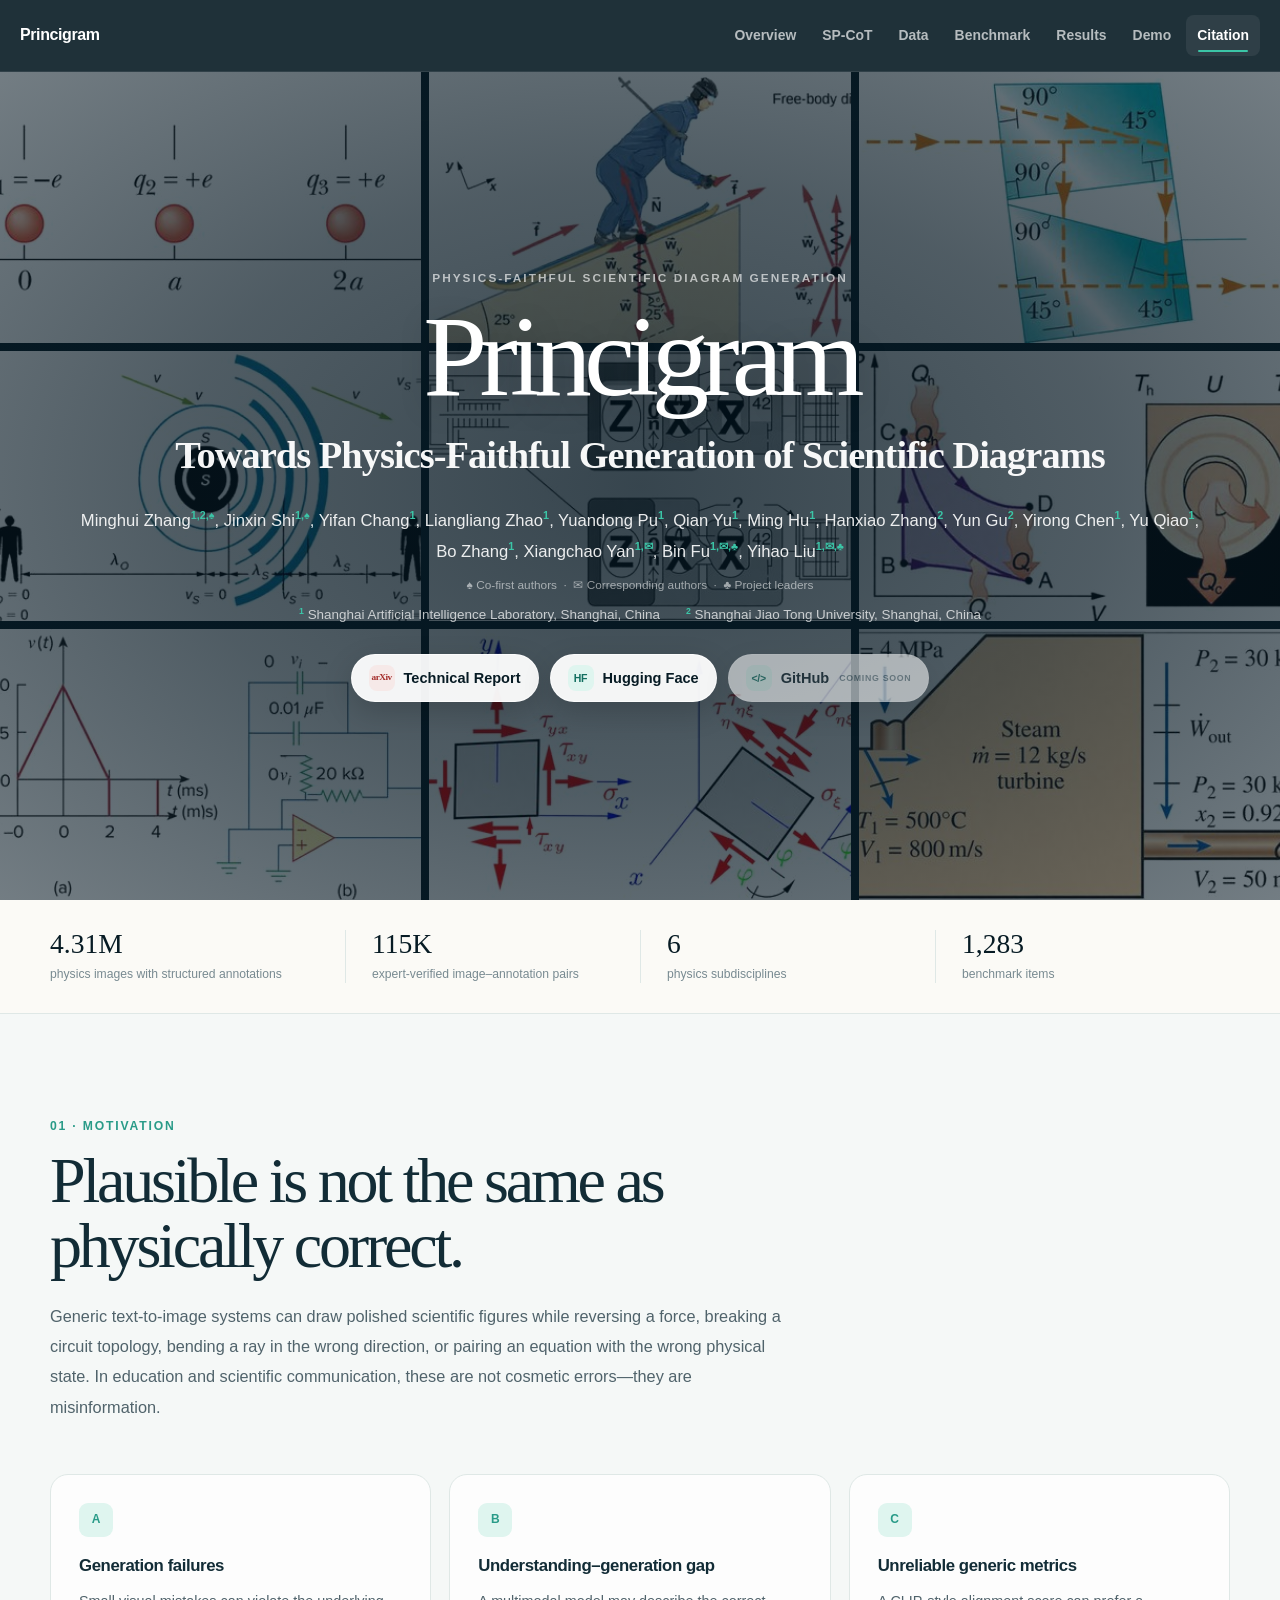
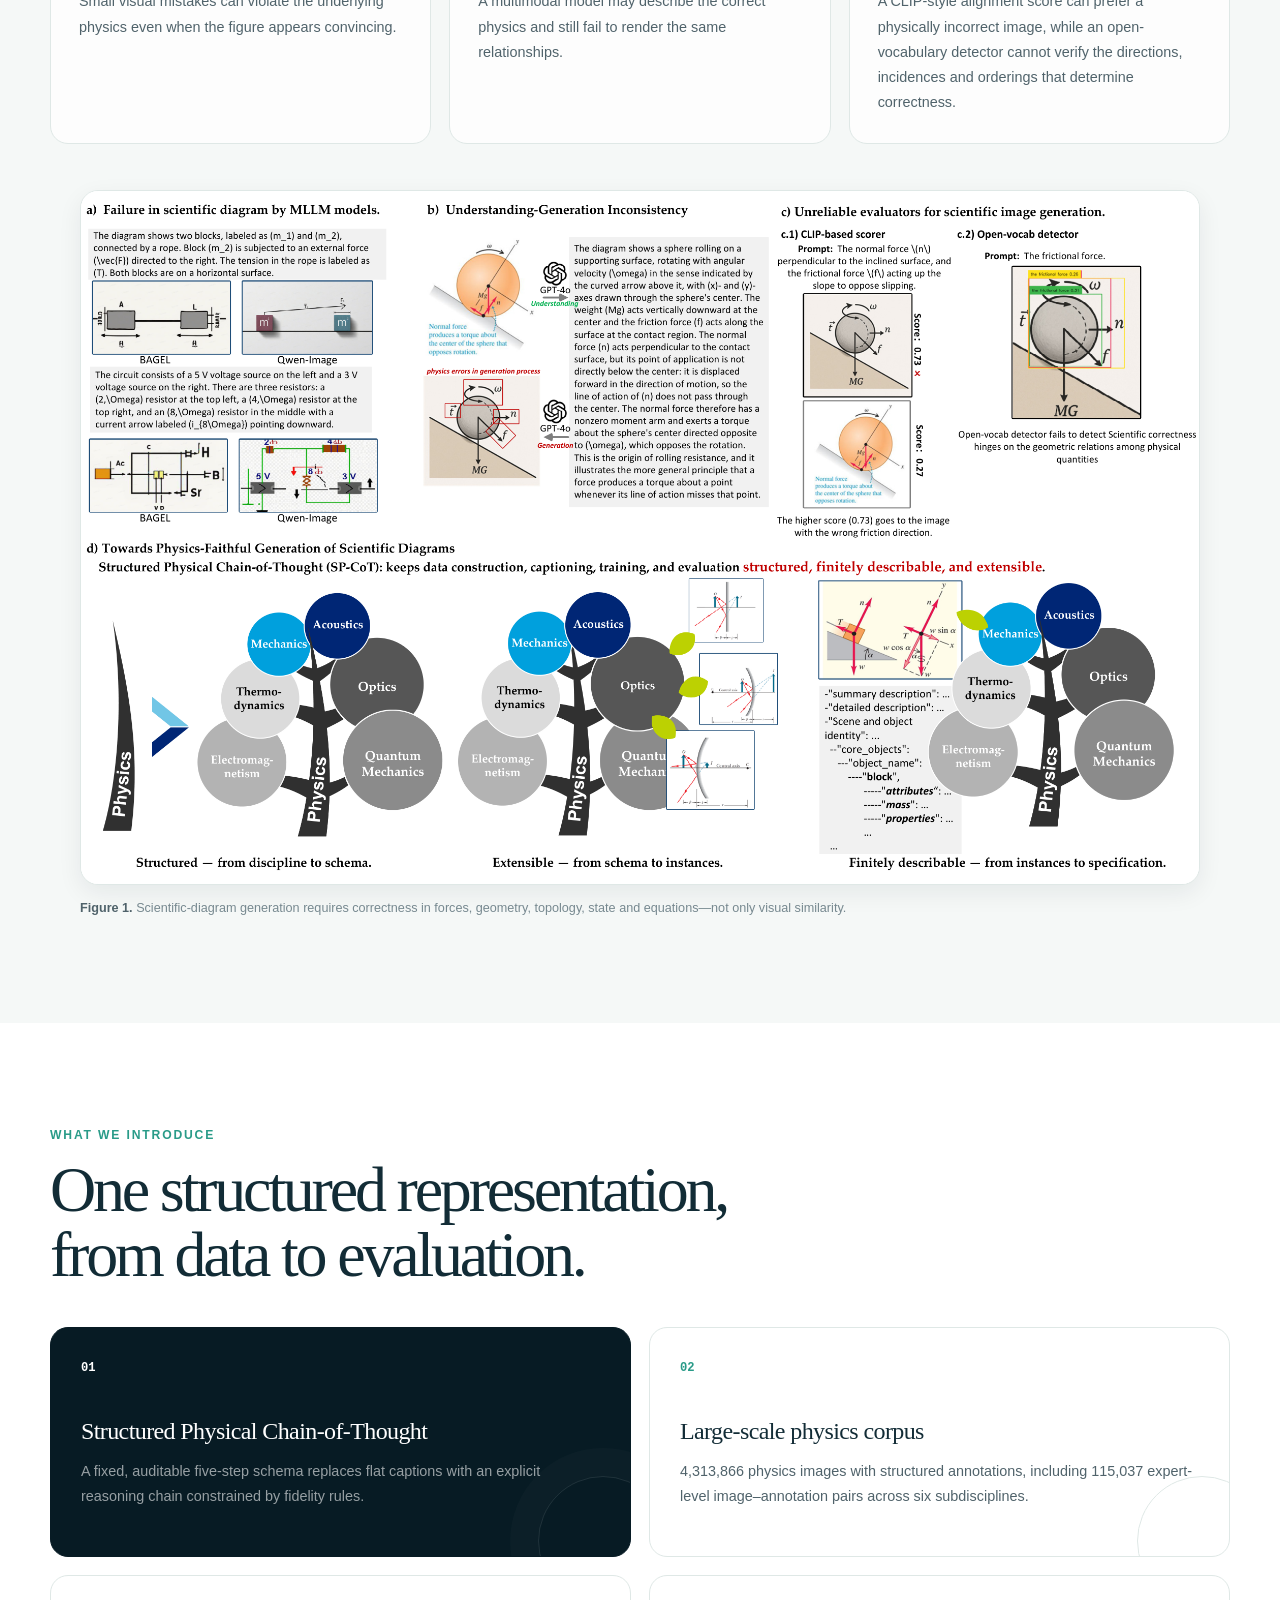
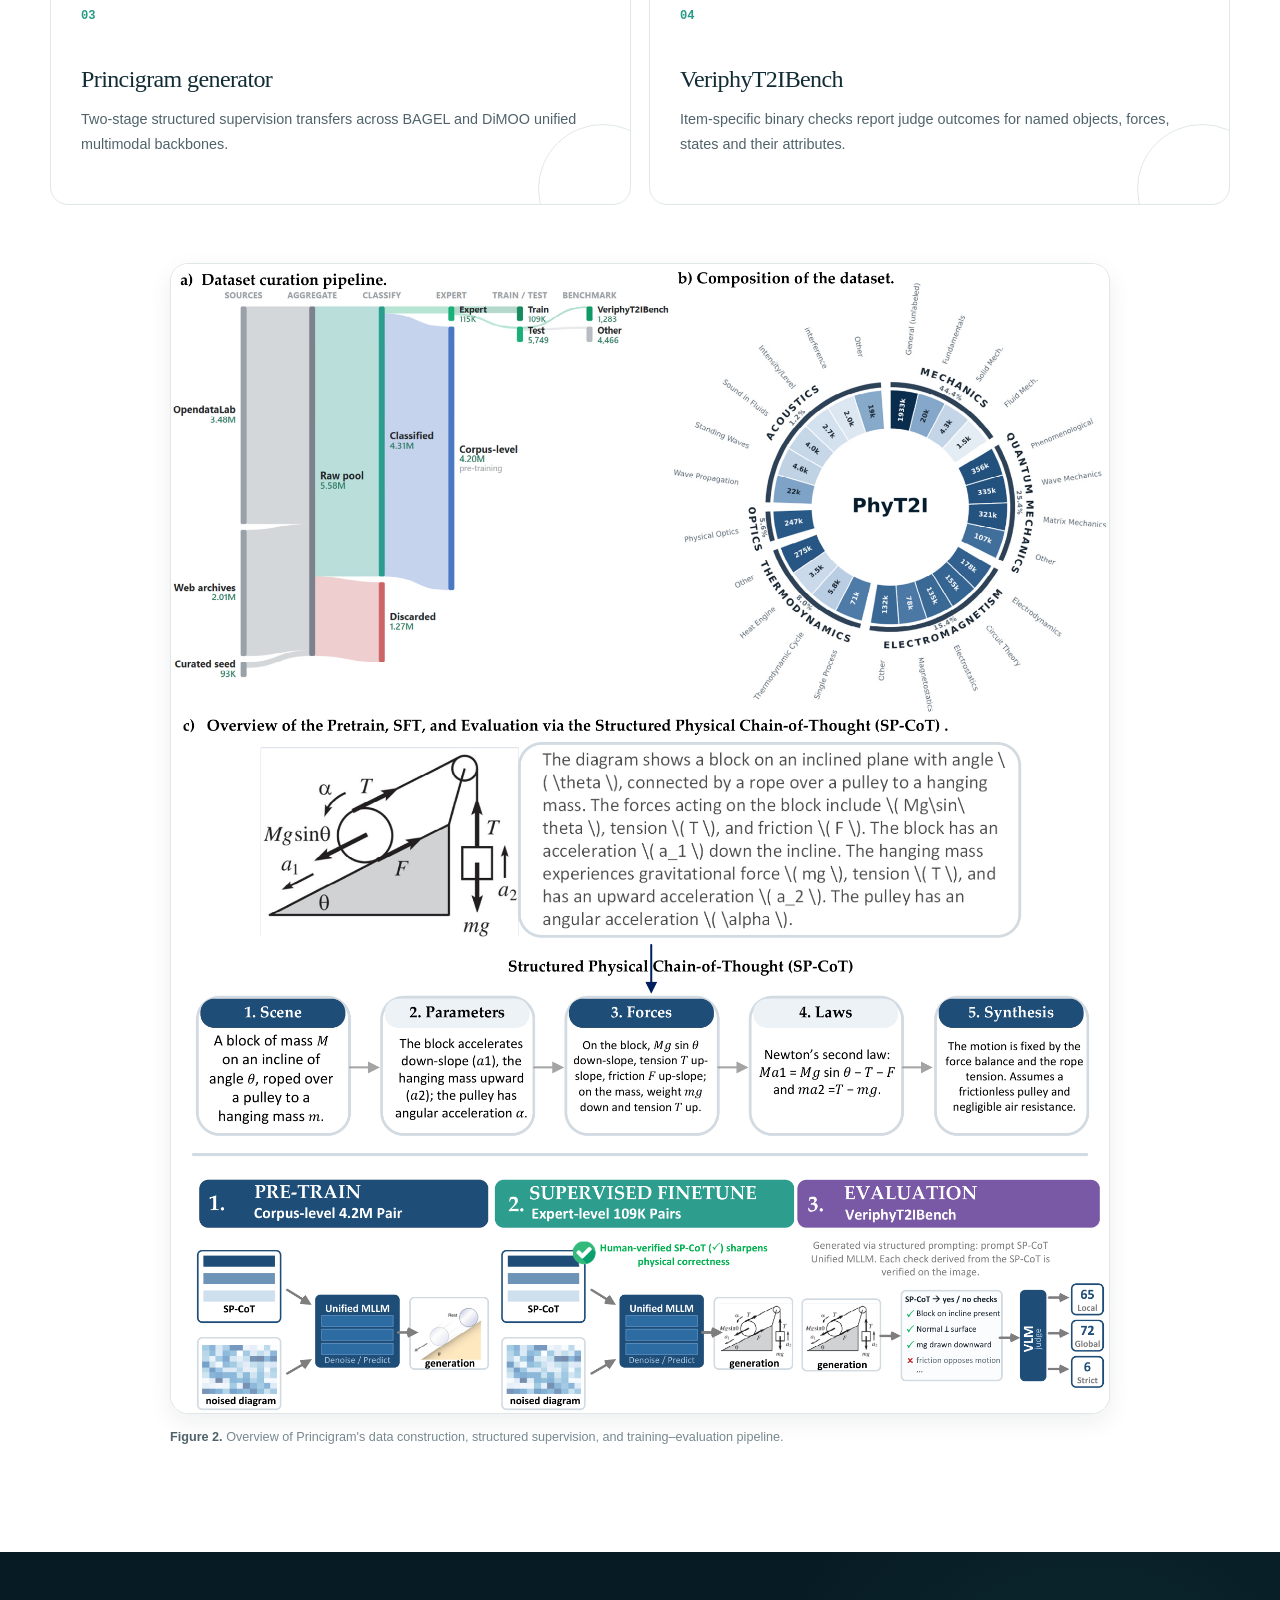
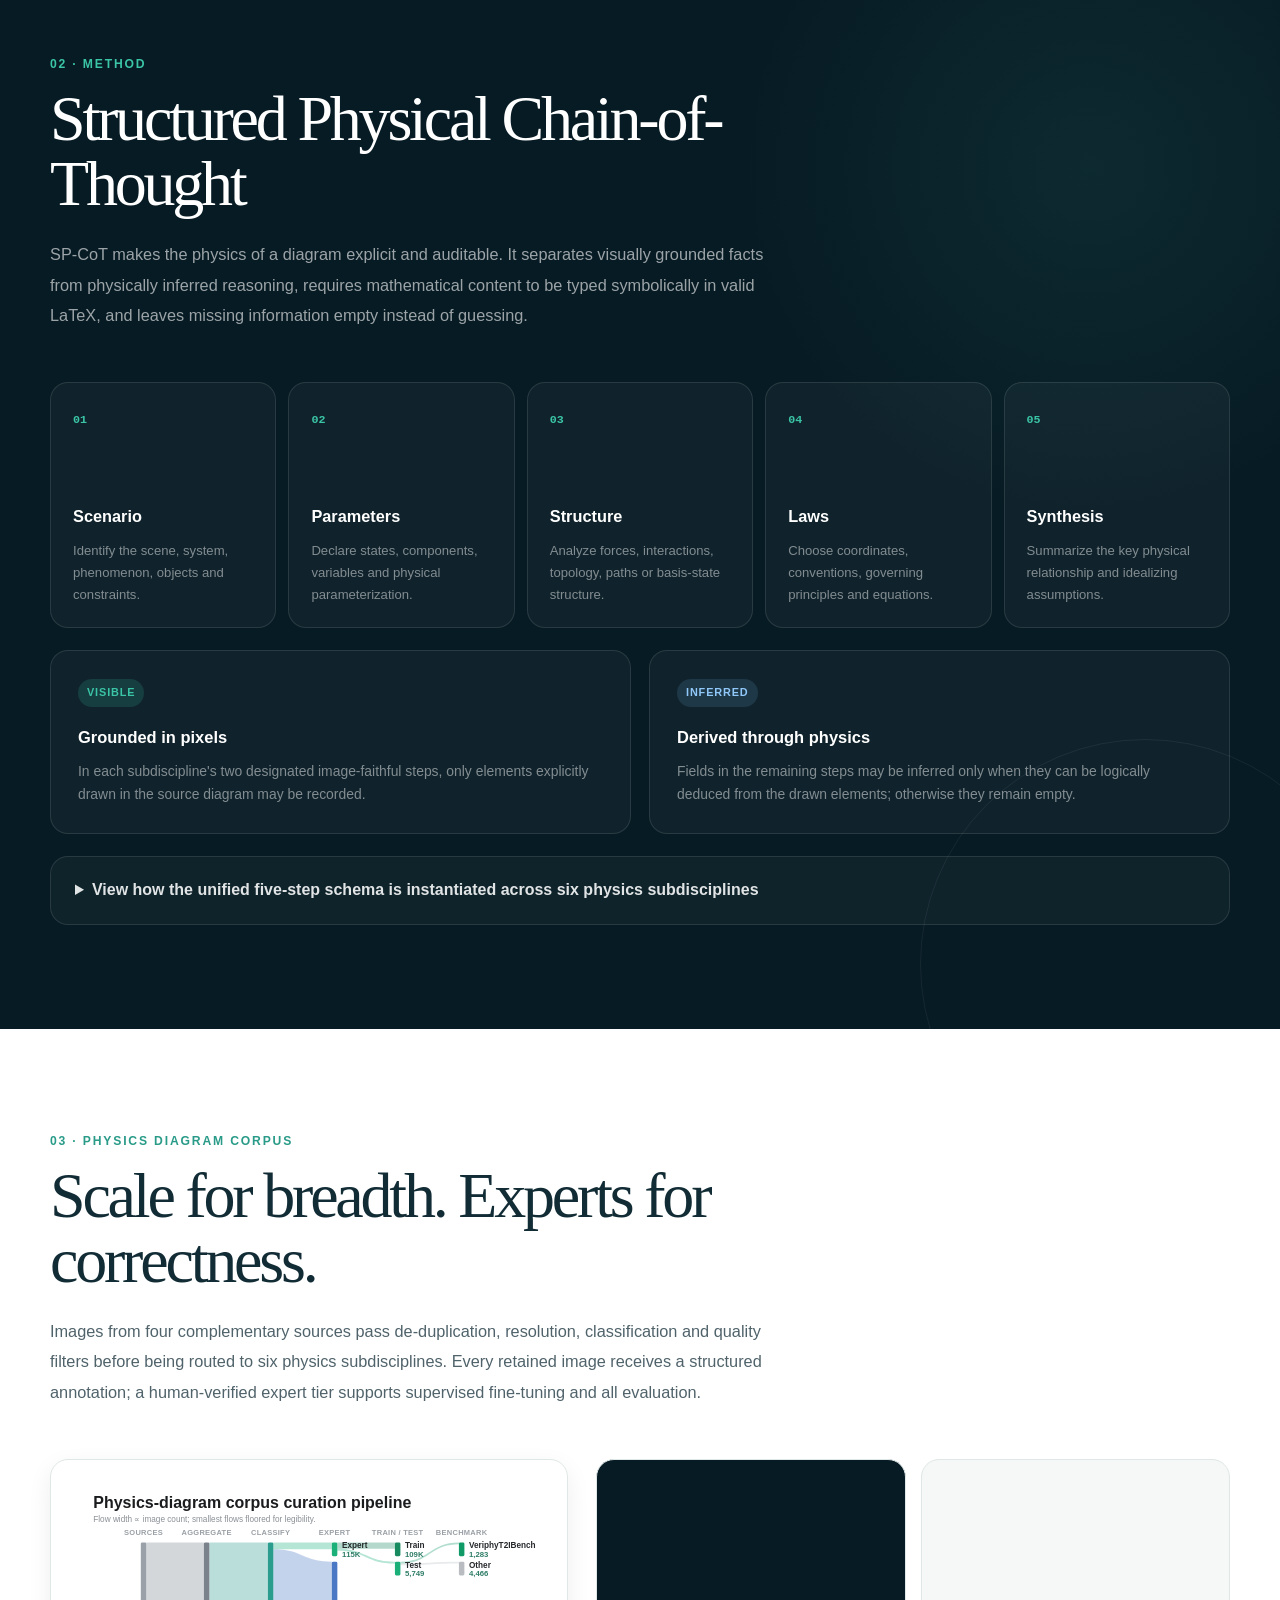
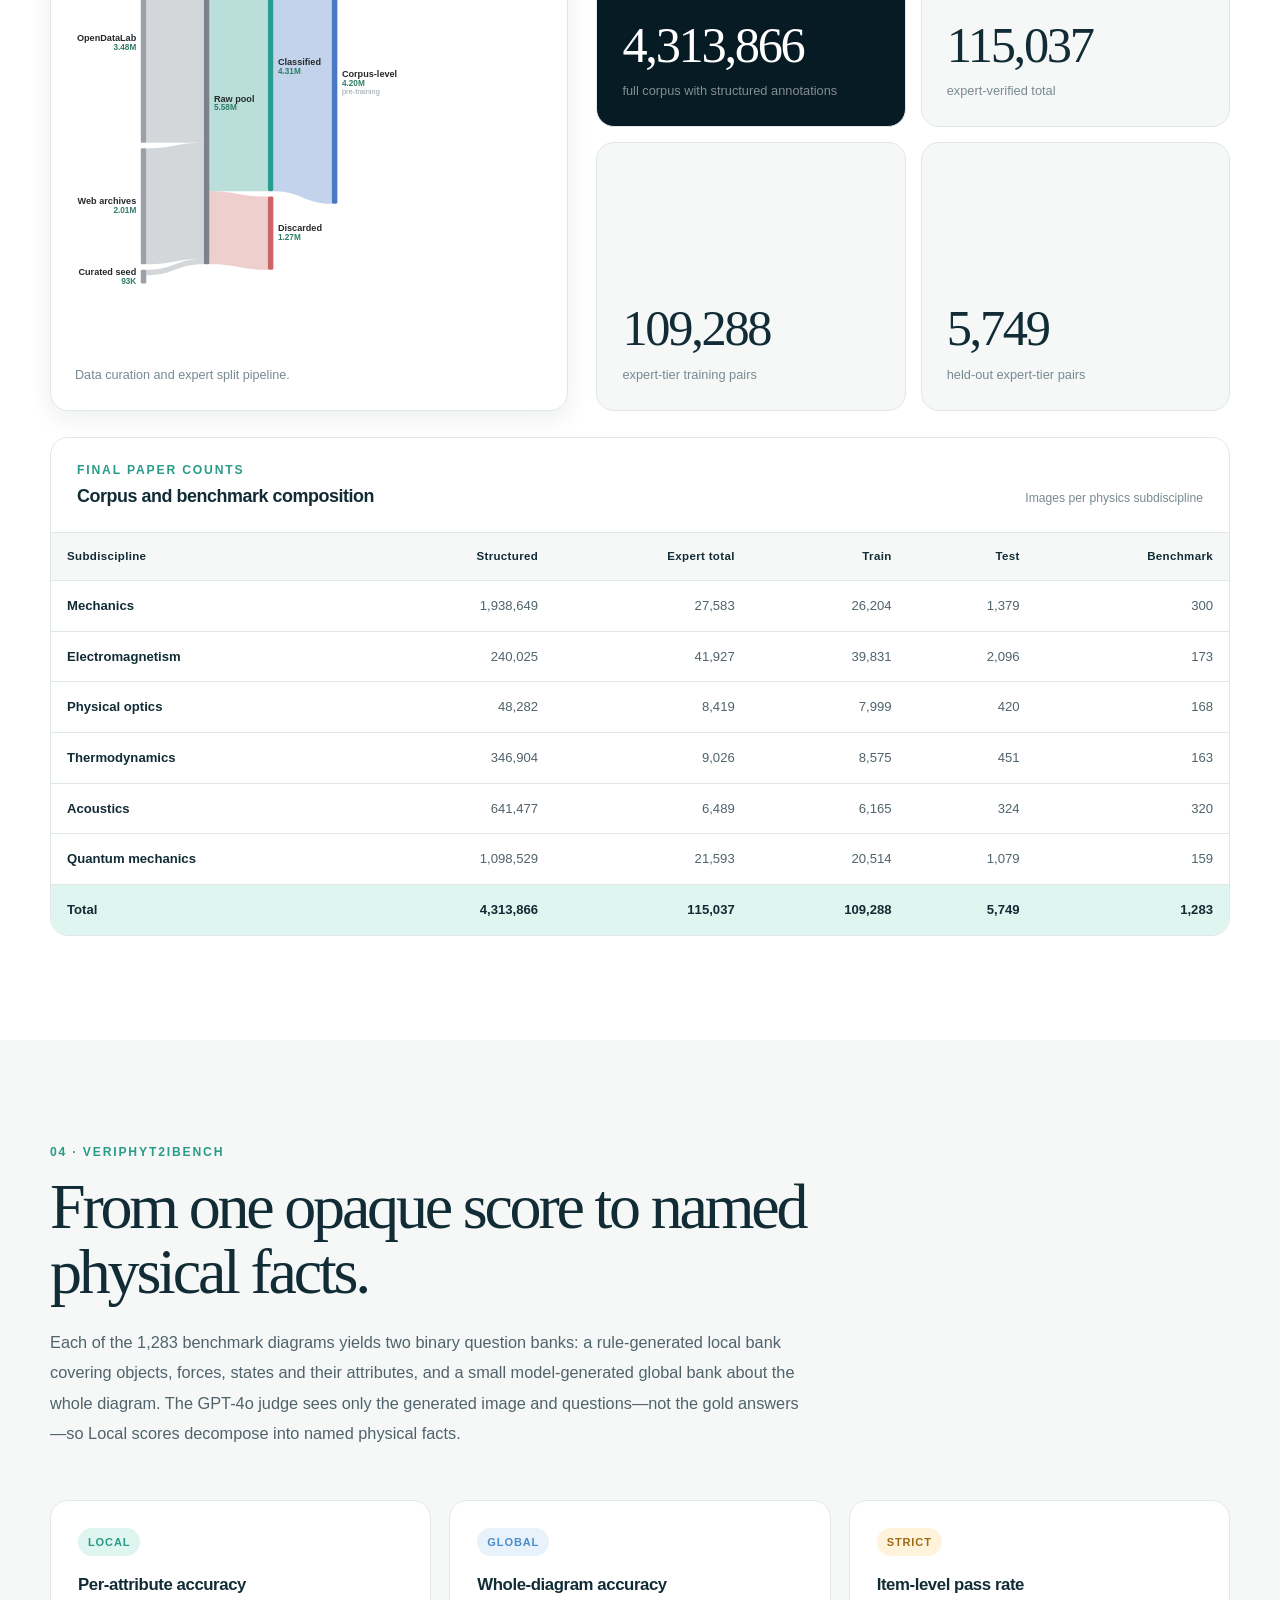
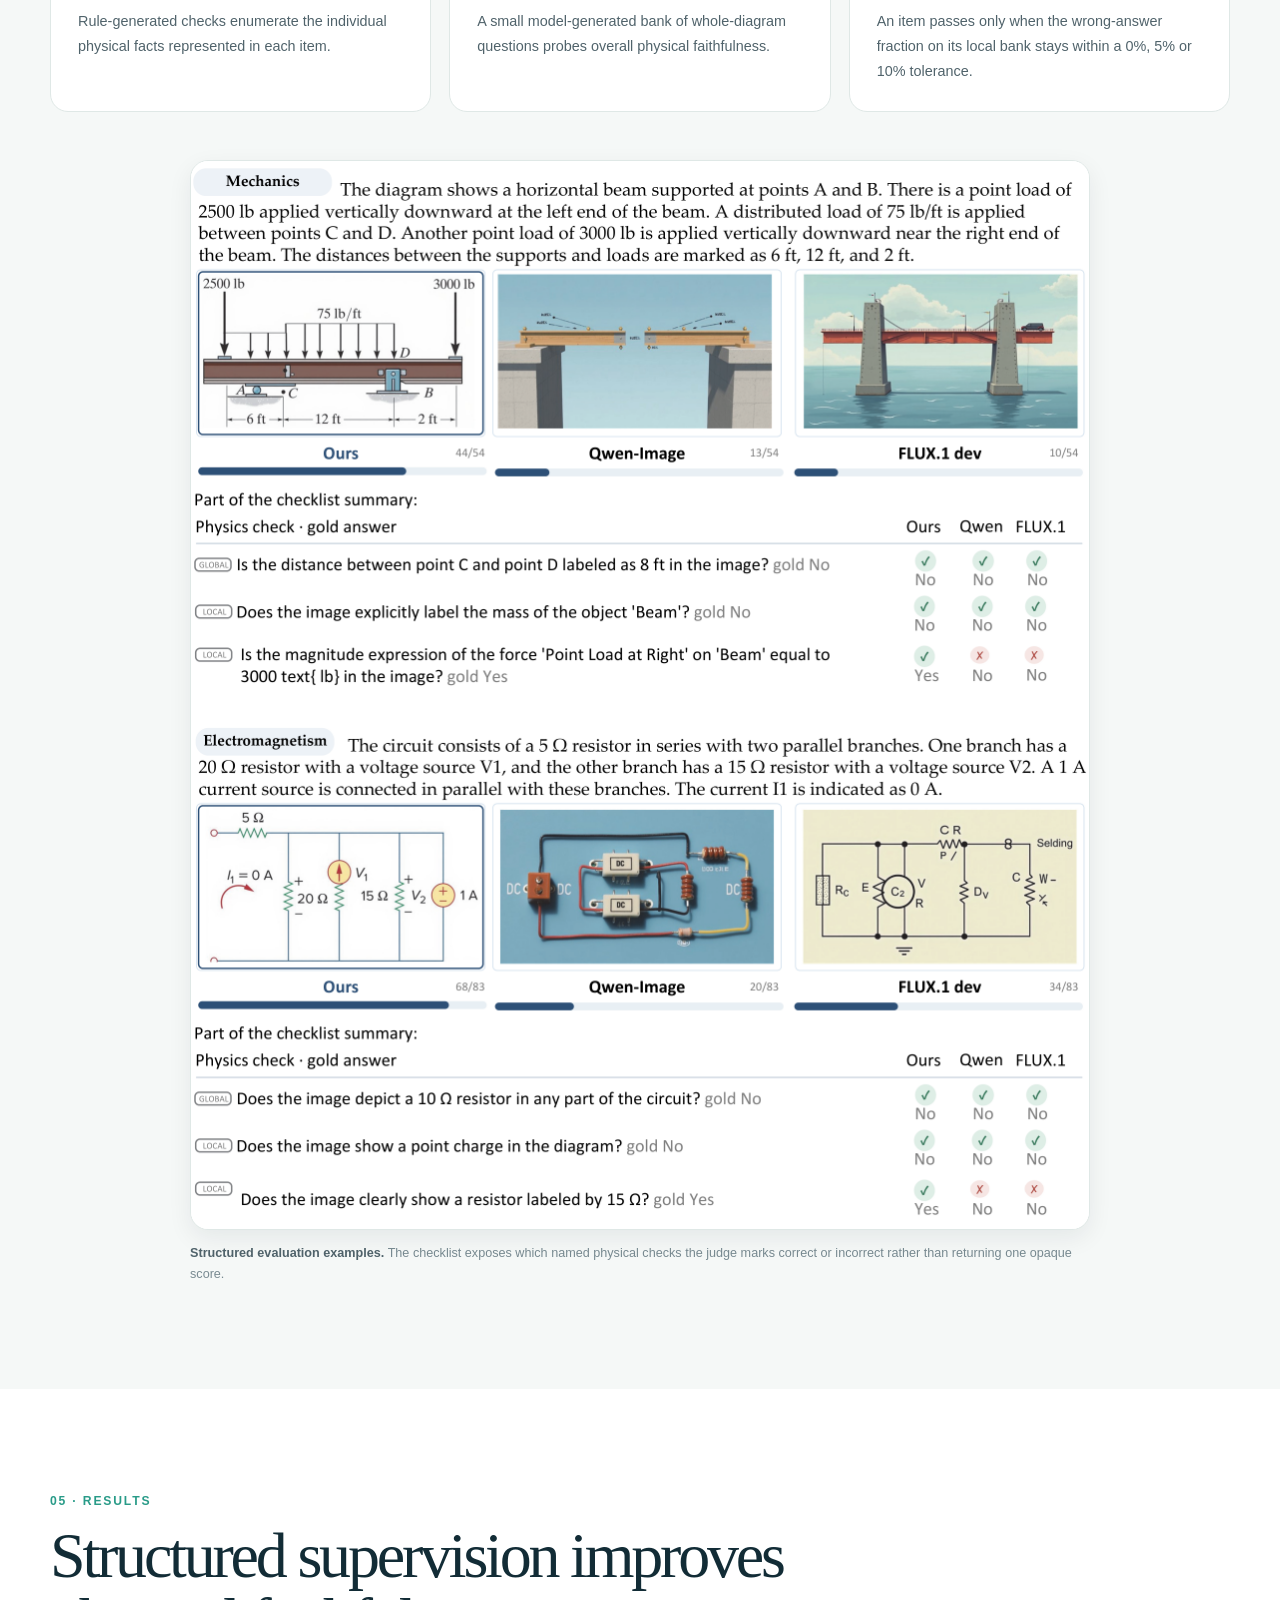
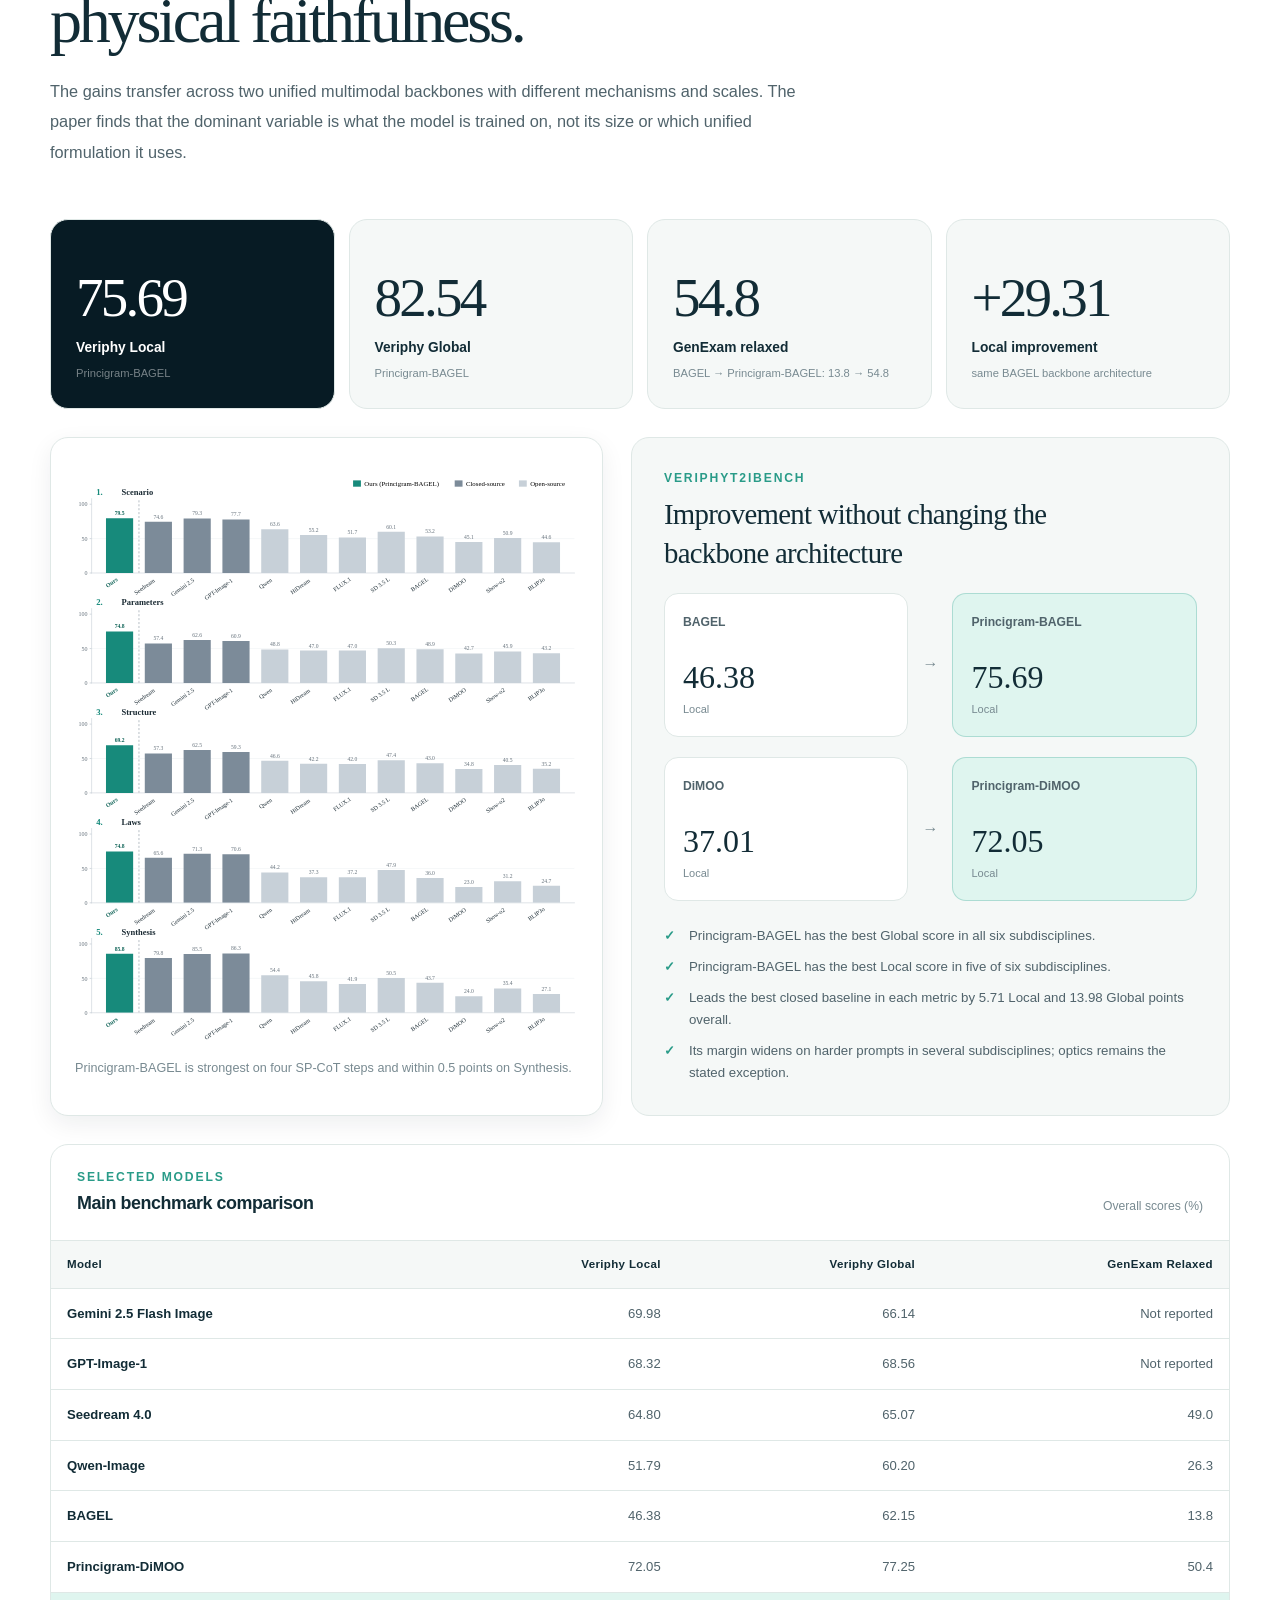
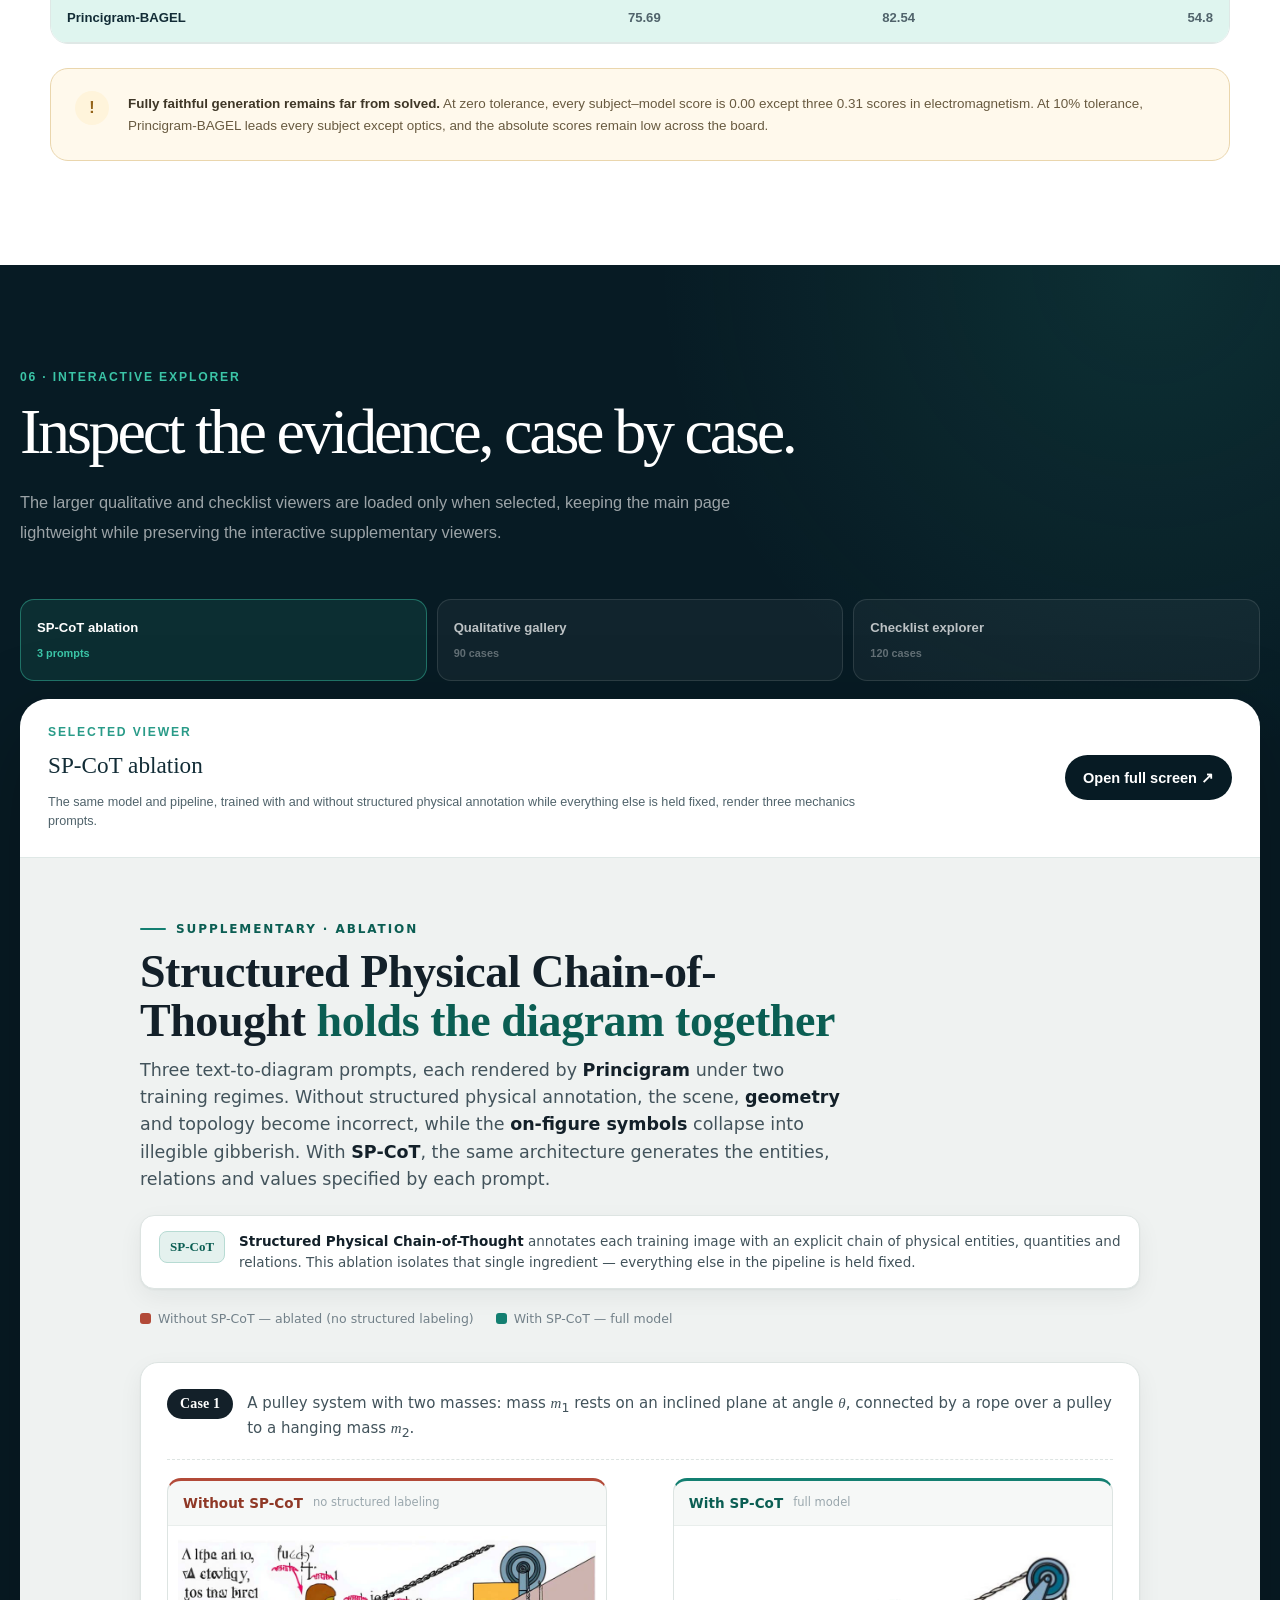
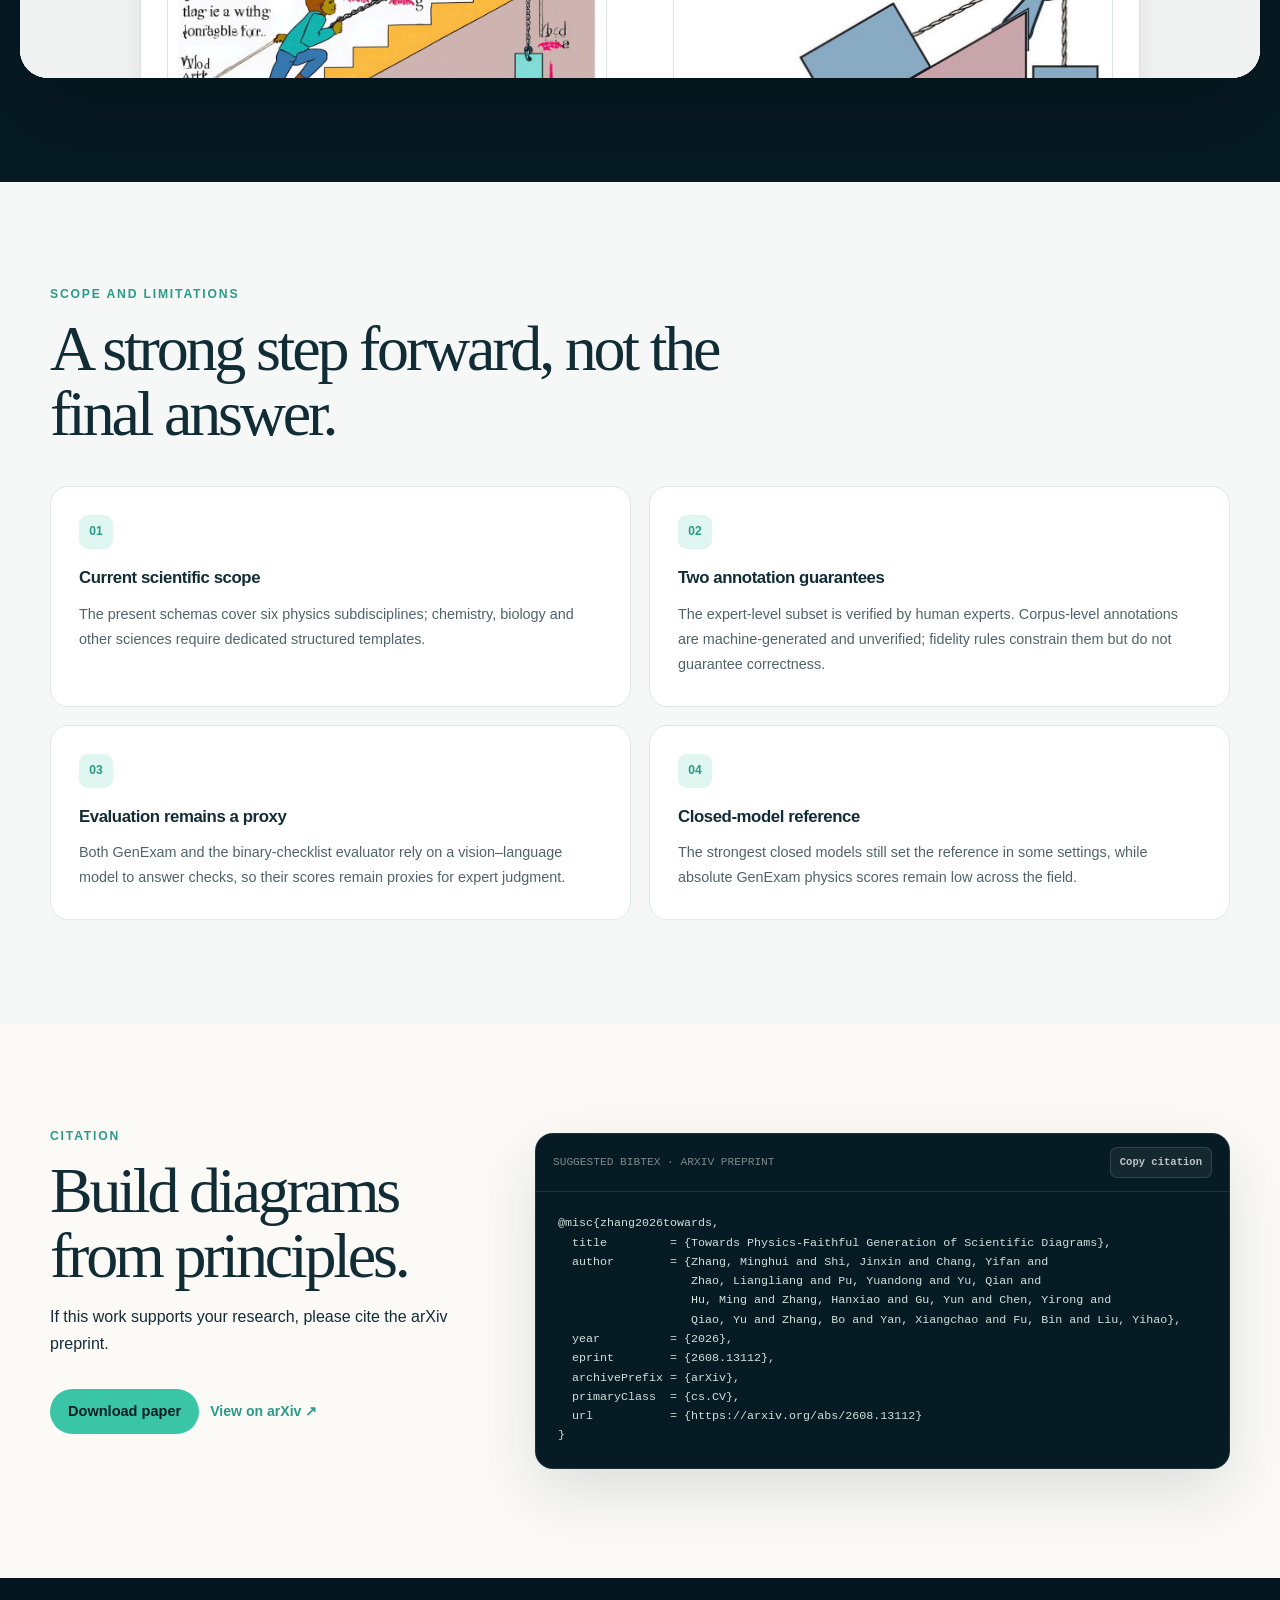
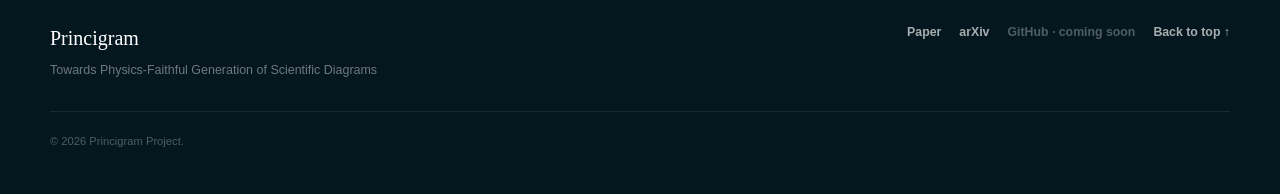
==== commit 1e314084: "Curate full-screen hero backdrop" ====
--- a/index.html
+++ b/index.html
@@ -19,7 +19,7 @@
 
     <link rel="canonical" href="https://sjxer.github.io/SP-CoT.github.io/">
     <link rel="icon" href="assets/favicon.svg" type="image/svg+xml">
-    <link rel="stylesheet" href="styles.css">
+    <link rel="stylesheet" href="styles.css?v=20260819-3">
     <script src="scripts.js" defer></script>
   </head>
 
@@ -94,79 +94,17 @@
           </div>
         </div>
 
+        <!-- Curated high-scoring Princigram-BAGEL outputs, used only as a decorative backdrop. -->
         <div class="hero-gallery" aria-hidden="true">
-          <div class="hero-gallery-row">
-            <div class="hero-gallery-set">
-              <img src="assets/hero/electromagnetism-circuit.jpg" alt="" width="460" height="258" decoding="async">
-              <img src="assets/hero/mechanics-forces.jpg" alt="" width="460" height="258" decoding="async">
-              <img src="assets/hero/physical-optics-rays.jpg" alt="" width="460" height="258" decoding="async">
-              <img src="assets/hero/acoustics-waves.jpg" alt="" width="460" height="258" decoding="async">
-              <img src="assets/hero/quantum-mechanics.jpg" alt="" width="460" height="258" decoding="async">
-              <img src="assets/hero/thermodynamics-cycle.jpg" alt="" width="460" height="258" decoding="async">
-            </div>
-            <div class="hero-gallery-set">
-              <img src="assets/hero/electromagnetism-circuit.jpg" alt="" width="460" height="258" decoding="async">
-              <img src="assets/hero/mechanics-forces.jpg" alt="" width="460" height="258" decoding="async">
-              <img src="assets/hero/physical-optics-rays.jpg" alt="" width="460" height="258" decoding="async">
-              <img src="assets/hero/acoustics-waves.jpg" alt="" width="460" height="258" decoding="async">
-              <img src="assets/hero/quantum-mechanics.jpg" alt="" width="460" height="258" decoding="async">
-              <img src="assets/hero/thermodynamics-cycle.jpg" alt="" width="460" height="258" decoding="async">
-            </div>
-          </div>
-          <div class="hero-gallery-row">
-            <div class="hero-gallery-set">
-              <img src="assets/hero/electromagnetism-charges.jpg" alt="" width="460" height="258" decoding="async">
-              <img src="assets/hero/mechanics-stress.jpg" alt="" width="460" height="258" decoding="async">
-              <img src="assets/hero/physical-optics-interference.jpg" alt="" width="460" height="258" decoding="async">
-              <img src="assets/hero/acoustics-interface.jpg" alt="" width="460" height="258" decoding="async">
-              <img src="assets/hero/quantum-scattering.jpg" alt="" width="460" height="258" decoding="async">
-              <img src="assets/hero/thermodynamics-turbine.jpg" alt="" width="460" height="258" decoding="async">
-            </div>
-            <div class="hero-gallery-set">
-              <img src="assets/hero/electromagnetism-charges.jpg" alt="" width="460" height="258" decoding="async">
-              <img src="assets/hero/mechanics-stress.jpg" alt="" width="460" height="258" decoding="async">
-              <img src="assets/hero/physical-optics-interference.jpg" alt="" width="460" height="258" decoding="async">
-              <img src="assets/hero/acoustics-interface.jpg" alt="" width="460" height="258" decoding="async">
-              <img src="assets/hero/quantum-scattering.jpg" alt="" width="460" height="258" decoding="async">
-              <img src="assets/hero/thermodynamics-turbine.jpg" alt="" width="460" height="258" decoding="async">
-            </div>
-          </div>
-          <div class="hero-gallery-row">
-            <div class="hero-gallery-set">
-              <img src="assets/hero/electromagnetism-waveform.jpg" alt="" width="460" height="258" decoding="async">
-              <img src="assets/hero/mechanics-truck.jpg" alt="" width="460" height="258" decoding="async">
-              <img src="assets/hero/physical-optics-reflection.jpg" alt="" width="460" height="258" decoding="async">
-              <img src="assets/hero/acoustics-piston.jpg" alt="" width="460" height="258" decoding="async">
-              <img src="assets/hero/quantum-infinite-well.jpg" alt="" width="460" height="258" decoding="async">
-              <img src="assets/hero/thermodynamics-process.jpg" alt="" width="460" height="258" decoding="async">
-            </div>
-            <div class="hero-gallery-set">
-              <img src="assets/hero/electromagnetism-waveform.jpg" alt="" width="460" height="258" decoding="async">
-              <img src="assets/hero/mechanics-truck.jpg" alt="" width="460" height="258" decoding="async">
-              <img src="assets/hero/physical-optics-reflection.jpg" alt="" width="460" height="258" decoding="async">
-              <img src="assets/hero/acoustics-piston.jpg" alt="" width="460" height="258" decoding="async">
-              <img src="assets/hero/quantum-infinite-well.jpg" alt="" width="460" height="258" decoding="async">
-              <img src="assets/hero/thermodynamics-process.jpg" alt="" width="460" height="258" decoding="async">
-            </div>
-          </div>
-          <div class="hero-gallery-row">
-            <div class="hero-gallery-set">
-              <img src="assets/hero/electromagnetism-amplifier.jpg" alt="" width="460" height="258" decoding="async">
-              <img src="assets/hero/mechanics-pendulum.jpg" alt="" width="460" height="258" decoding="async">
-              <img src="assets/hero/physical-optics-beams.jpg" alt="" width="460" height="258" decoding="async">
-              <img src="assets/hero/acoustics-source.jpg" alt="" width="460" height="258" decoding="async">
-              <img src="assets/hero/quantum-finite-well.jpg" alt="" width="460" height="258" decoding="async">
-              <img src="assets/hero/thermodynamics-states.jpg" alt="" width="460" height="258" decoding="async">
-            </div>
-            <div class="hero-gallery-set">
-              <img src="assets/hero/electromagnetism-amplifier.jpg" alt="" width="460" height="258" decoding="async">
-              <img src="assets/hero/mechanics-pendulum.jpg" alt="" width="460" height="258" decoding="async">
-              <img src="assets/hero/physical-optics-beams.jpg" alt="" width="460" height="258" decoding="async">
-              <img src="assets/hero/acoustics-source.jpg" alt="" width="460" height="258" decoding="async">
-              <img src="assets/hero/quantum-finite-well.jpg" alt="" width="460" height="258" decoding="async">
-              <img src="assets/hero/thermodynamics-states.jpg" alt="" width="460" height="258" decoding="async">
-            </div>
-          </div>
+          <img src="assets/hero/electromagnetism-charges.jpg" alt="" width="460" height="258" decoding="async">
+          <img src="assets/hero/mechanics-forces.jpg" alt="" width="460" height="258" decoding="async">
+          <img src="assets/hero/physical-optics-rays.jpg" alt="" width="460" height="258" decoding="async">
+          <img src="assets/hero/acoustics-waves.jpg" alt="" width="460" height="258" decoding="async">
+          <img src="assets/hero/quantum-mechanics.jpg" alt="" width="460" height="258" decoding="async">
+          <img src="assets/hero/thermodynamics-cycle.jpg" alt="" width="460" height="258" decoding="async">
+          <img src="assets/hero/electromagnetism-waveform.jpg" alt="" width="460" height="258" decoding="async">
+          <img src="assets/hero/mechanics-stress.jpg" alt="" width="460" height="258" decoding="async">
+          <img src="assets/hero/thermodynamics-turbine.jpg" alt="" width="460" height="258" decoding="async">
         </div>
       </section>
 
--- a/styles.css
+++ b/styles.css
@@ -216,9 +216,11 @@
 
 .hero {
   position: relative;
+  isolation: isolate;
   height: calc(100vh - var(--header-height));
   height: calc(100svh - var(--header-height));
-  min-height: 680px;
+  height: calc(100dvh - var(--header-height));
+  min-height: 0;
   overflow: hidden;
   background:
     radial-gradient(circle at 78% 12%, rgba(55, 184, 162, 0.18), transparent 30%),
@@ -236,9 +238,12 @@
 }
 
 .hero::before {
-  background:
-    linear-gradient(135deg, rgba(5, 23, 34, 0.82), rgba(6, 22, 28, 0.89)),
-    radial-gradient(circle at 50% 18%, rgba(55, 184, 162, 0.1), transparent 42%);
+  background: radial-gradient(
+    ellipse at center,
+    rgba(5, 23, 34, 0.8) 0%,
+    rgba(5, 23, 34, 0.7) 52%,
+    rgba(5, 23, 34, 0.56) 100%
+  );
 }
 
 .hero::after {
@@ -258,7 +263,7 @@
   align-items: center;
   justify-content: center;
   height: 100%;
-  min-height: 680px;
+  min-height: 0;
   padding-block: clamp(32px, 4vh, 58px);
   text-align: center;
 }
@@ -460,50 +465,18 @@
   inset: 0;
   z-index: 0;
   display: grid;
-  grid-template-rows: repeat(4, minmax(0, 1fr));
-  gap: 10px;
+  grid-template-columns: repeat(3, minmax(0, 1fr));
+  grid-template-rows: repeat(3, minmax(0, 1fr));
+  gap: 8px;
   overflow: hidden;
-}
-
-.hero-gallery-row,
-.hero-gallery-set {
-  display: flex;
-  flex: none;
-  gap: 10px;
-  min-width: max-content;
+  background: #071b24;
+}
+
+.hero-gallery img {
+  width: 100%;
   height: 100%;
-}
-
-.hero-gallery-row {
-  animation: hero-gallery-scroll 52s linear infinite;
-  will-change: transform;
-}
-
-.hero-gallery-row:nth-child(even) {
-  animation-direction: reverse;
-}
-
-.hero-gallery img {
-  flex: 0 0 clamp(320px, 22vw, 520px);
-  width: clamp(320px, 22vw, 520px);
-  height: 100%;
-  max-width: none;
   object-fit: cover;
-}
-
-@keyframes hero-gallery-scroll {
-  from { transform: translateX(0); }
-  to { transform: translateX(calc(-50% - 5px)); }
-}
-
-@media (prefers-reduced-motion: reduce) {
-  .hero-gallery-row {
-    animation: none;
-  }
-
-  .hero-gallery-row:nth-child(even) {
-    transform: translateX(-18%);
-  }
+  filter: saturate(0.92) contrast(1.04);
 }
 
 .project-facts {
@@ -1792,12 +1765,14 @@
 
   .hero {
     height: auto;
-    min-height: max(760px, calc(100svh - var(--header-height)));
+    min-height: calc(100vh - var(--header-height));
+    min-height: calc(100svh - var(--header-height));
   }
 
   .hero-content {
     height: auto;
-    min-height: max(760px, calc(100svh - var(--header-height)));
+    min-height: calc(100vh - var(--header-height));
+    min-height: calc(100svh - var(--header-height));
     padding-block: 44px;
   }
 
@@ -1808,11 +1783,6 @@
   .hero-subtitle {
     max-width: 720px;
     font-size: clamp(1.4rem, 5.5vw, 2.2rem);
-  }
-
-  .hero-gallery img {
-    flex-basis: clamp(280px, 46vw, 380px);
-    width: clamp(280px, 46vw, 380px);
   }
 
   .project-stats {
@@ -1903,11 +1873,6 @@
     font-size: clamp(2.15rem, 12vw, 3.25rem);
   }
 
-  .hero,
-  .hero-content {
-    min-height: 780px;
-  }
-
   .hero-content {
     padding-block: 34px;
   }
@@ -1960,15 +1925,14 @@
     font-size: 0.82rem;
   }
 
-  .hero-gallery,
-  .hero-gallery-row,
-  .hero-gallery-set {
-    gap: 6px;
-  }
-
-  .hero-gallery img {
-    flex-basis: 270px;
-    width: 270px;
+  .hero-gallery {
+    grid-template-columns: repeat(2, minmax(0, 1fr));
+    grid-template-rows: repeat(5, minmax(0, 1fr));
+    gap: 5px;
+  }
+
+  .hero-gallery img:last-child {
+    grid-column: 1 / -1;
   }
 
   .project-stats div {
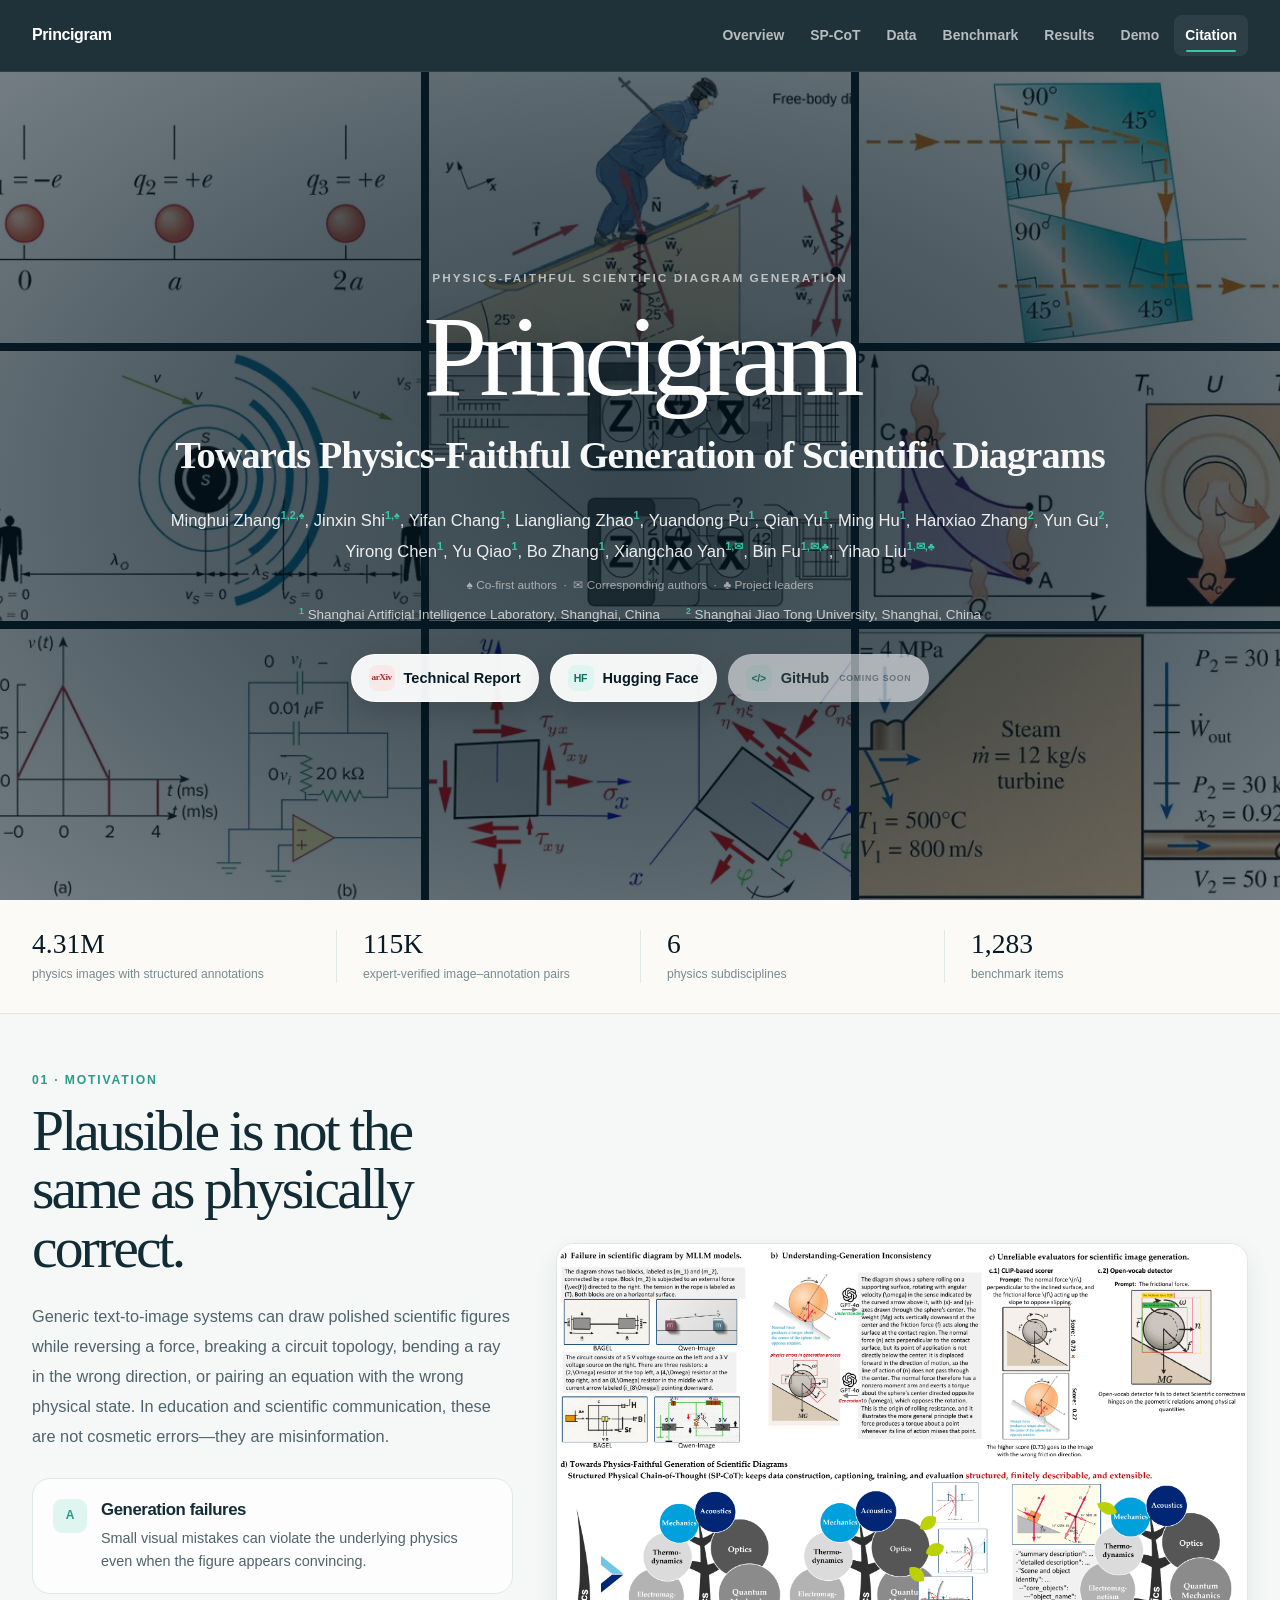
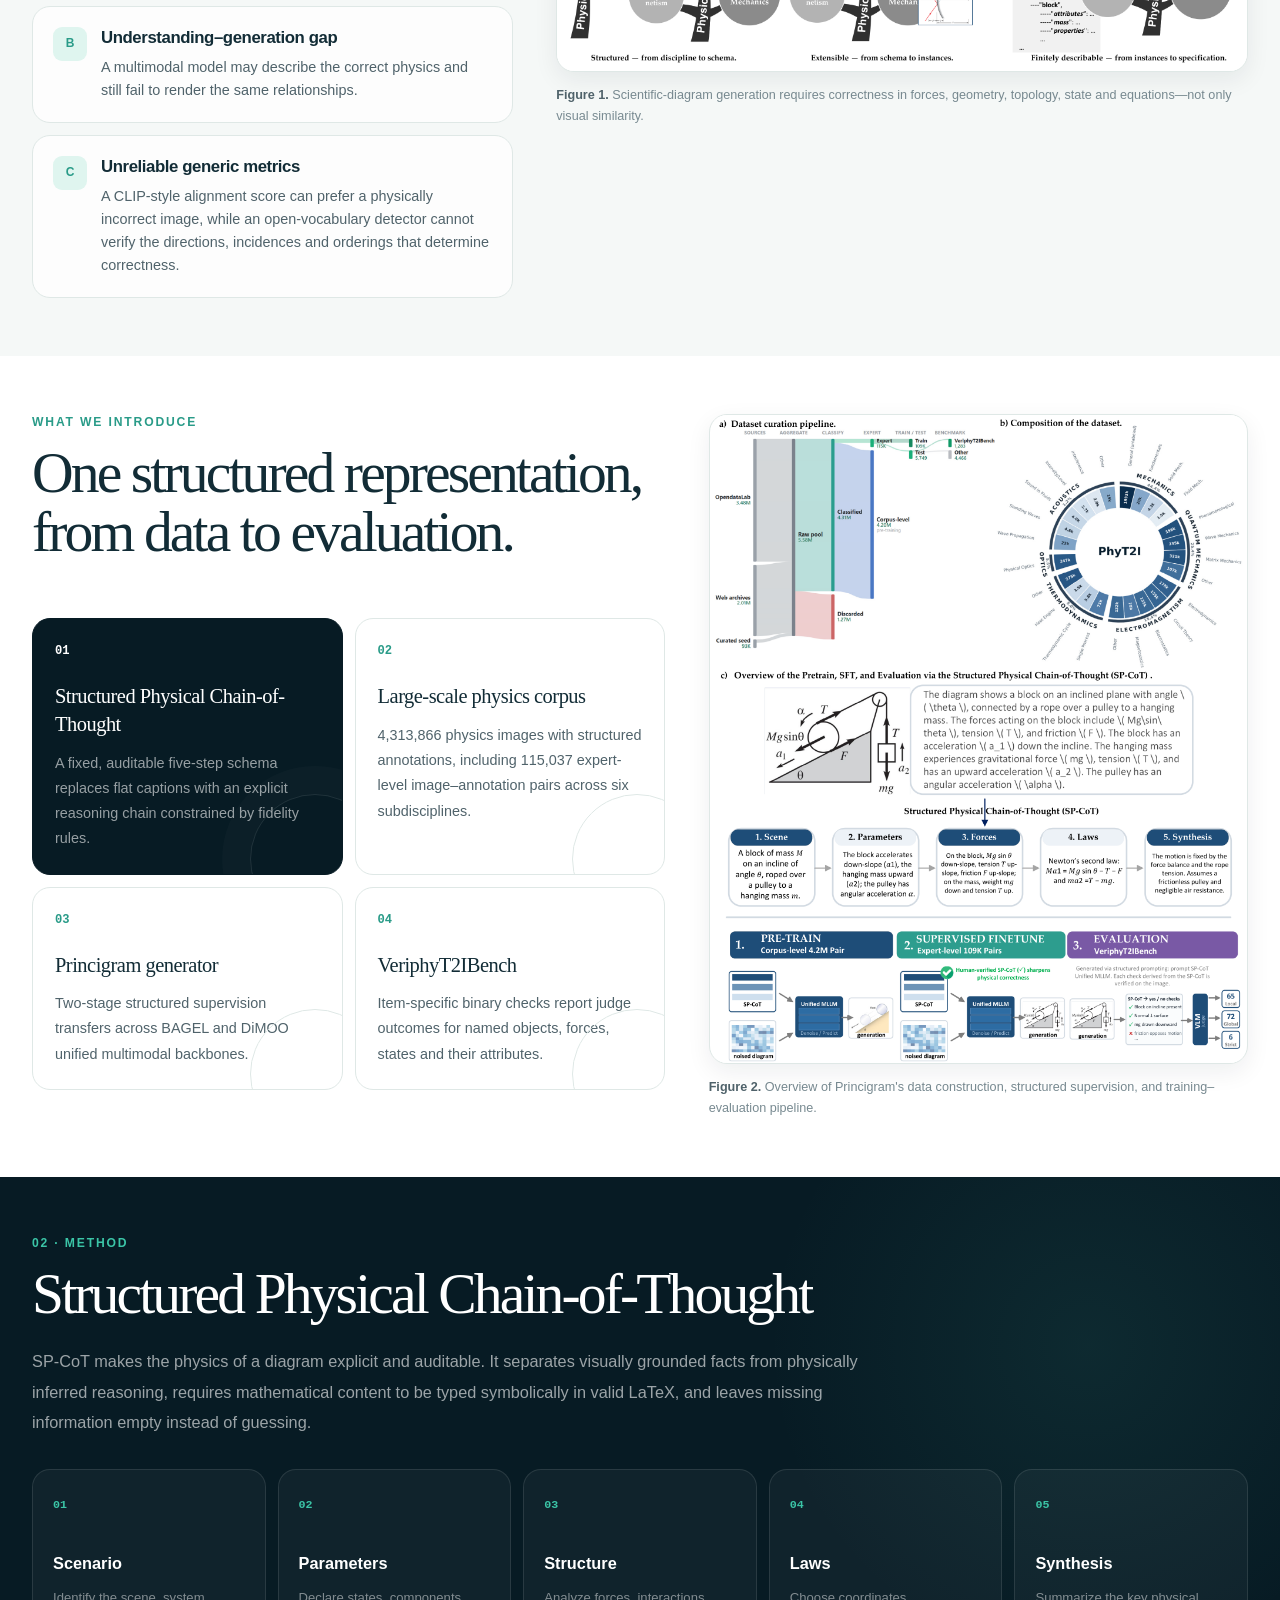
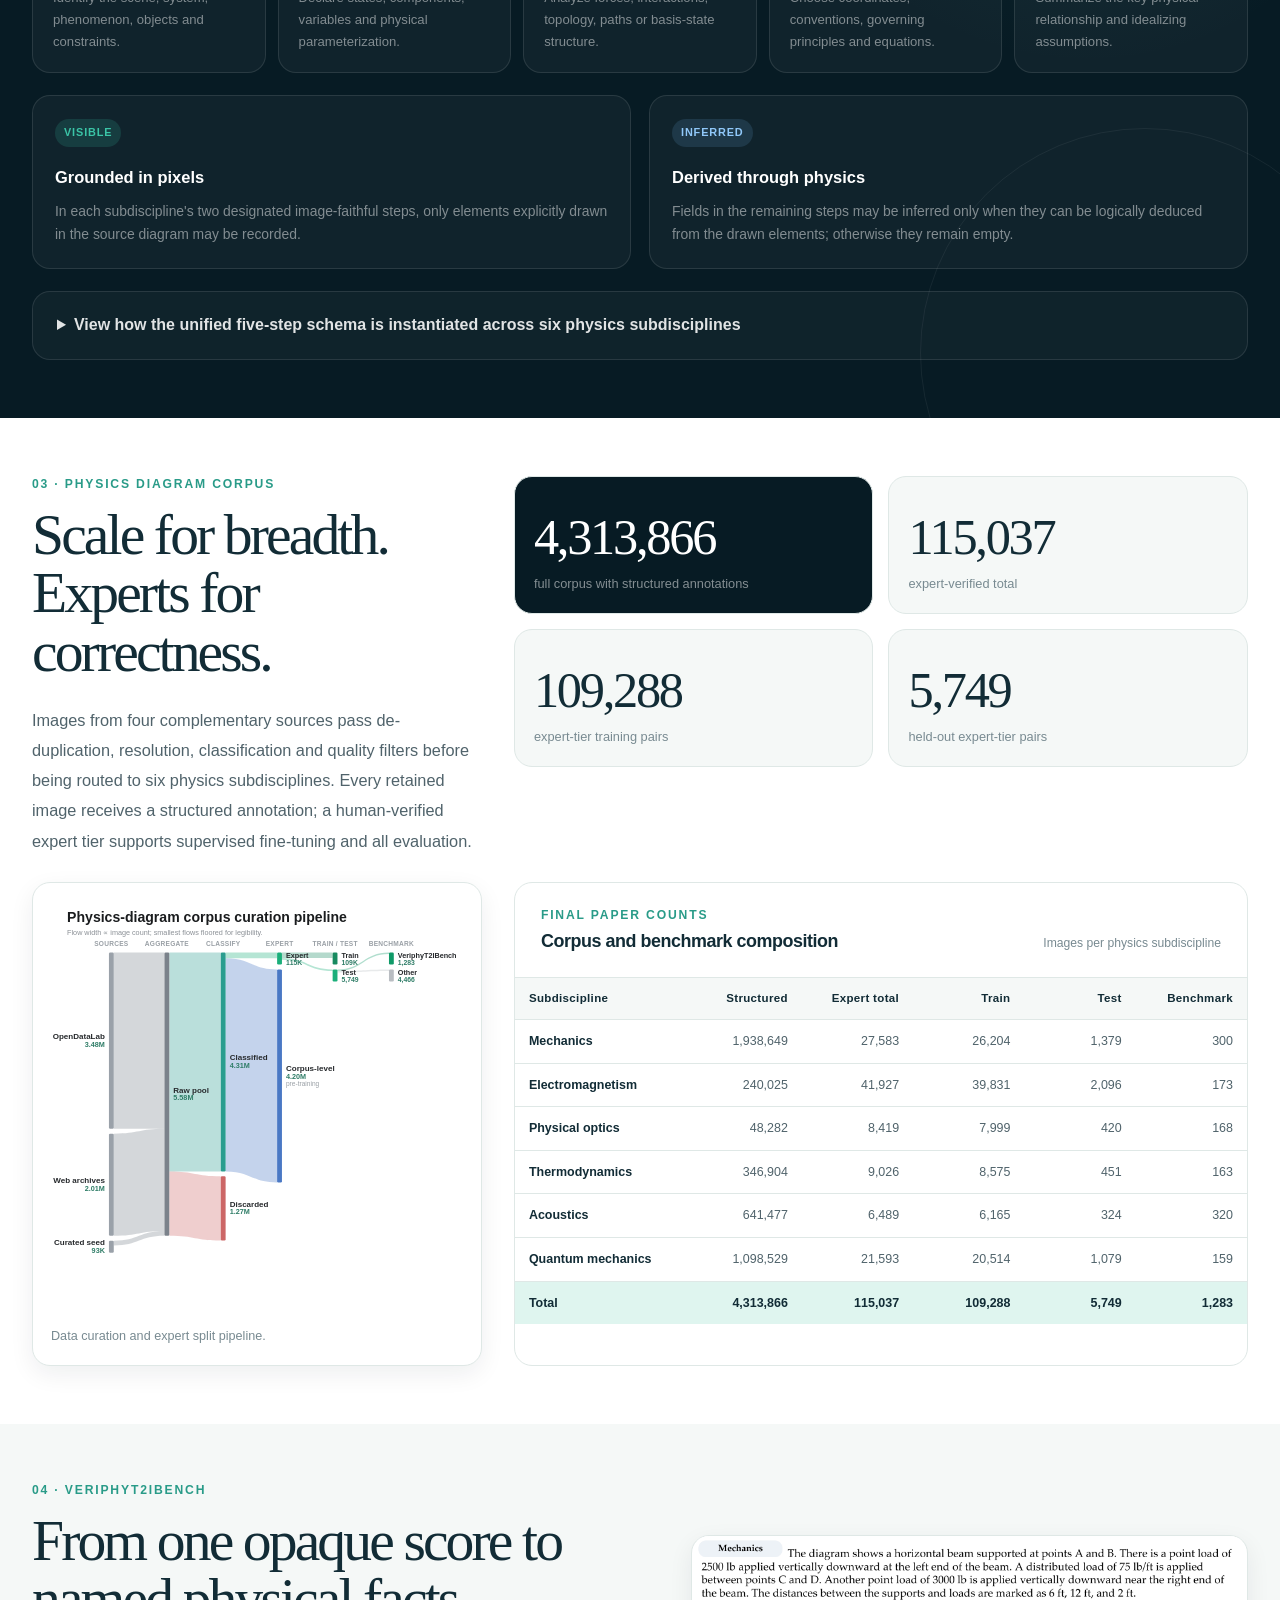
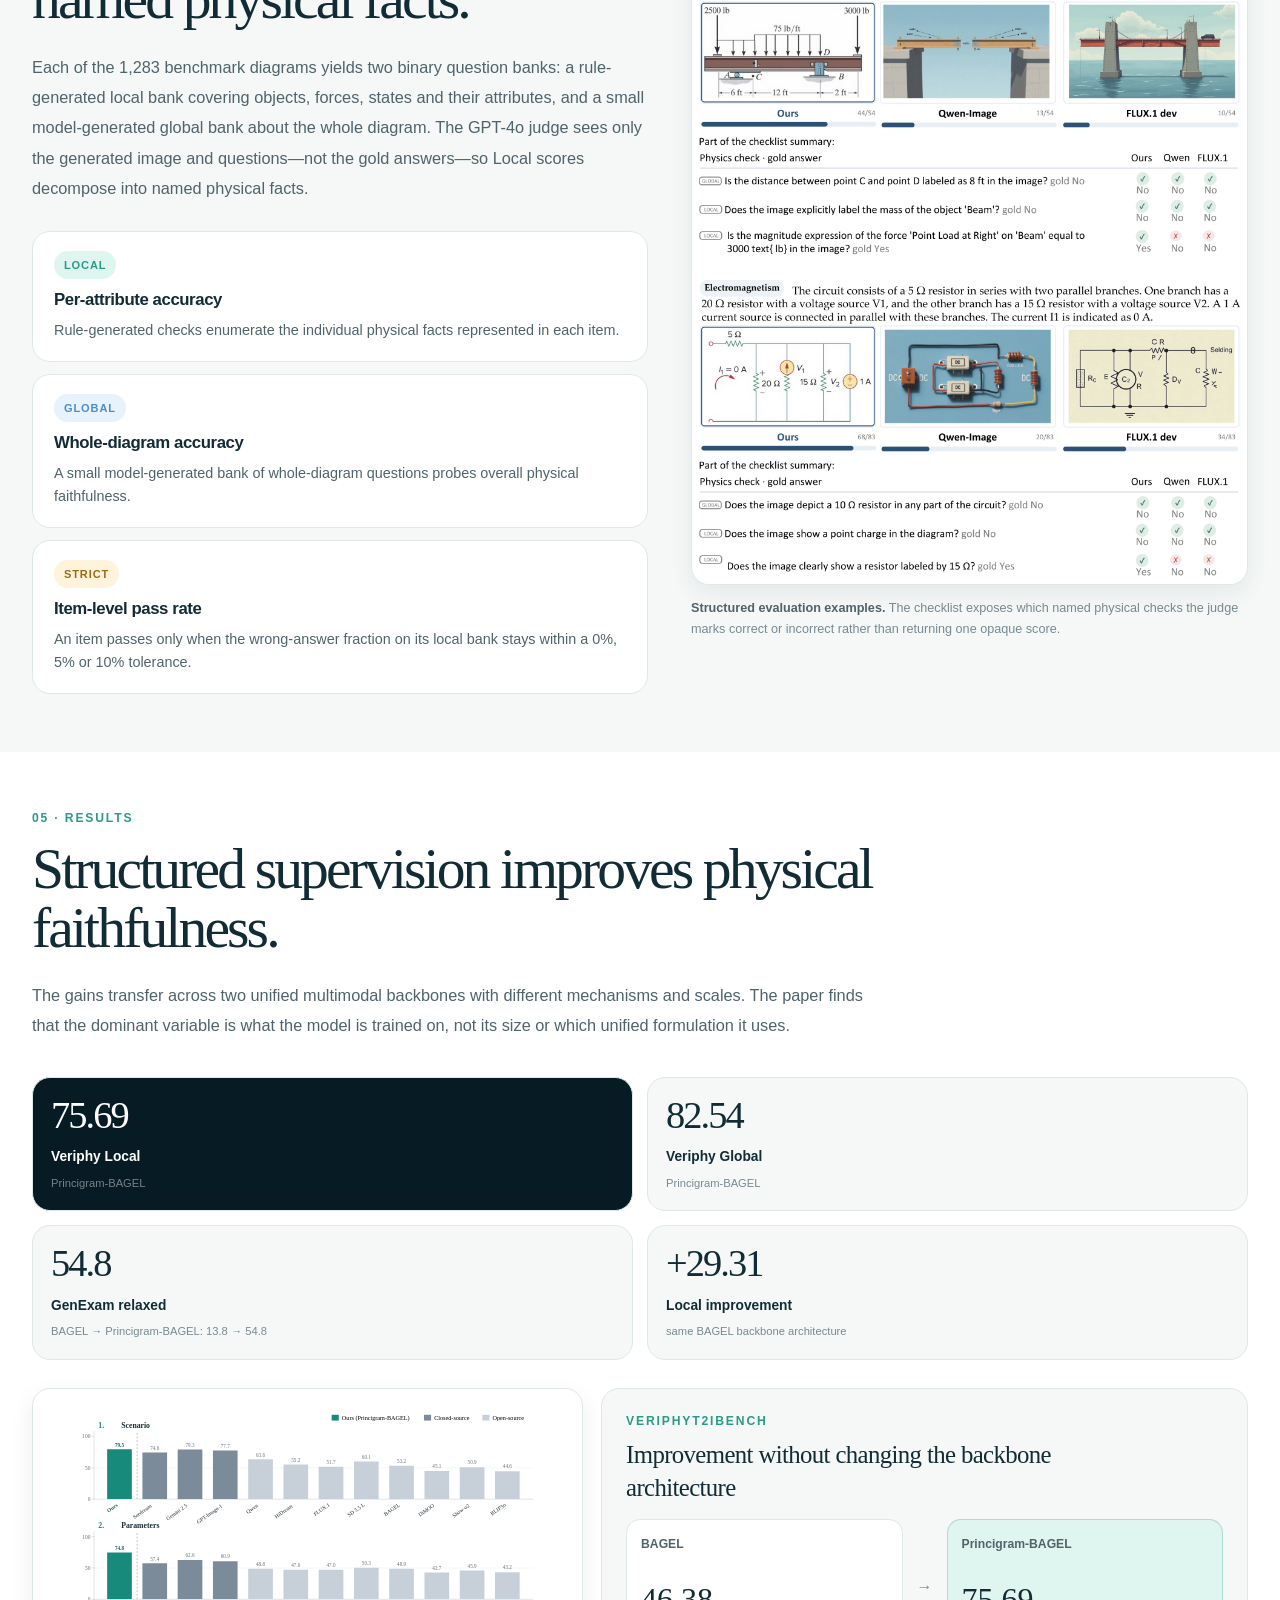
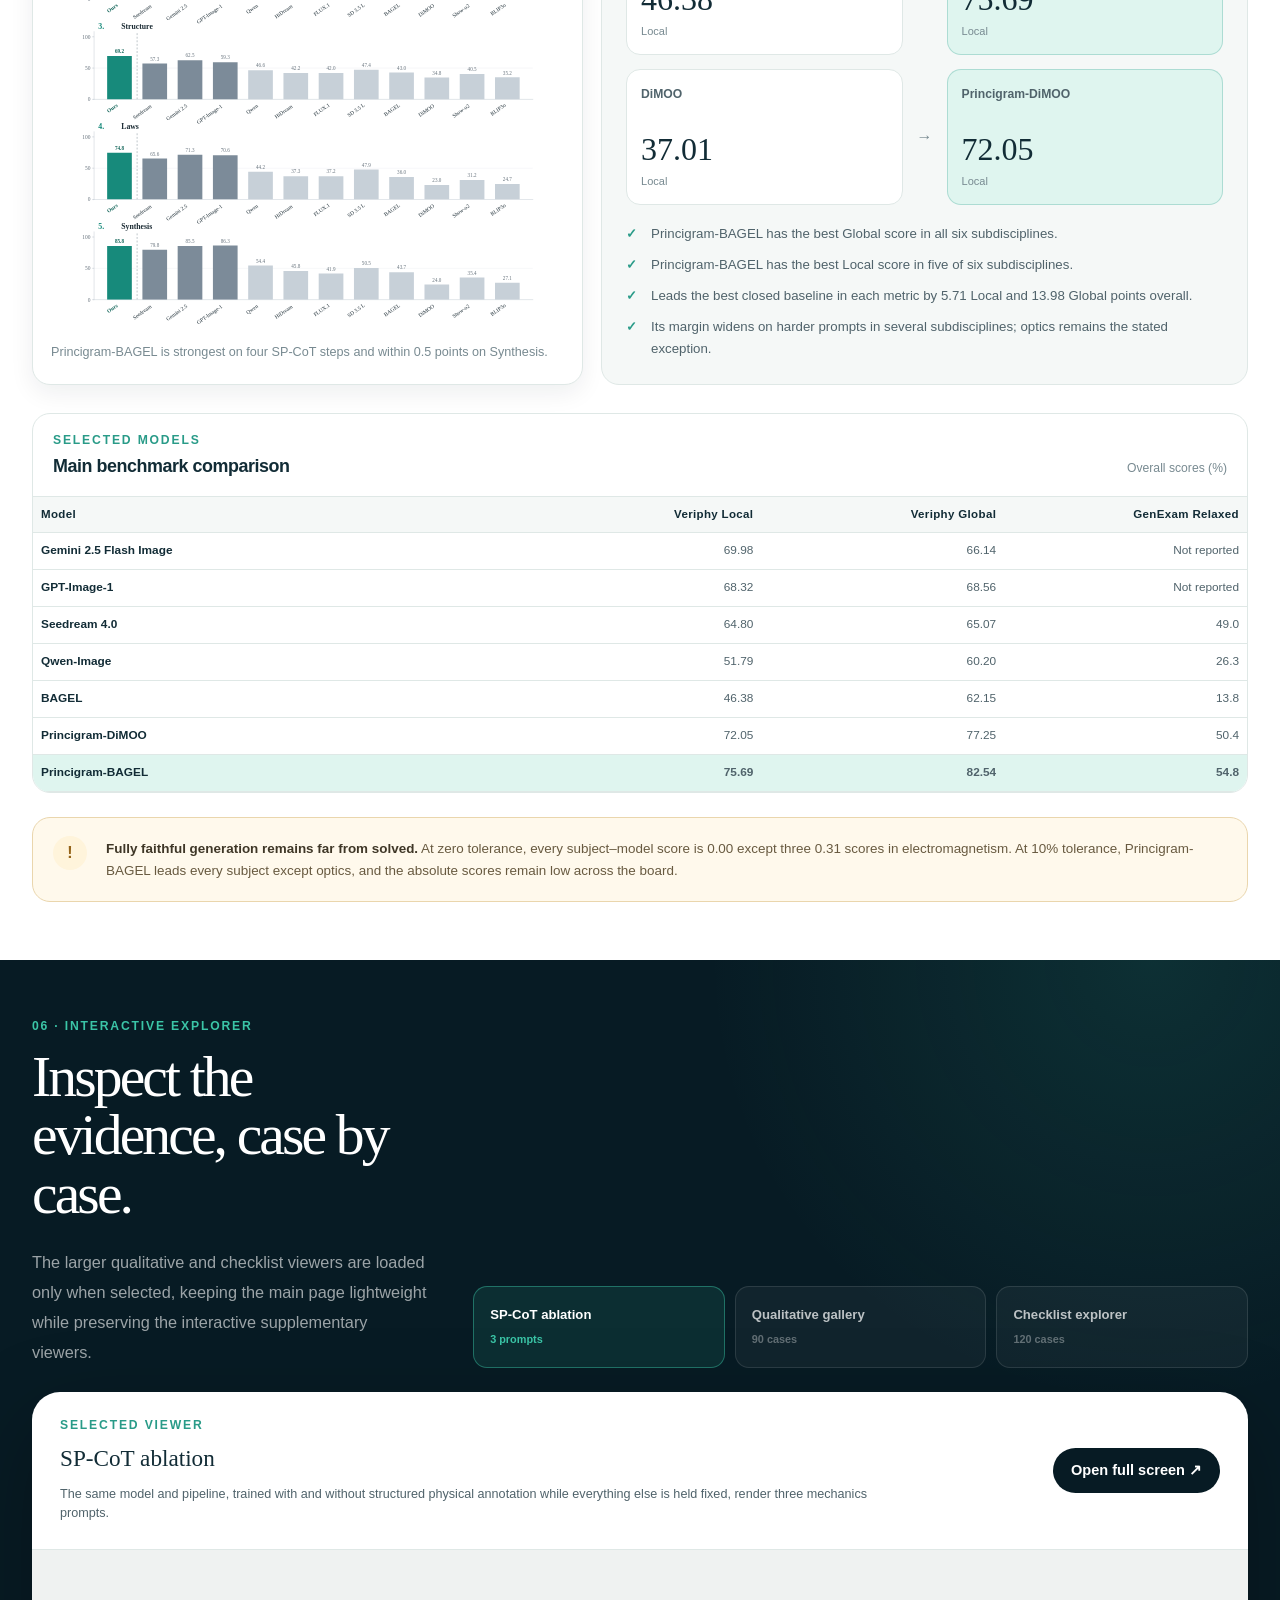
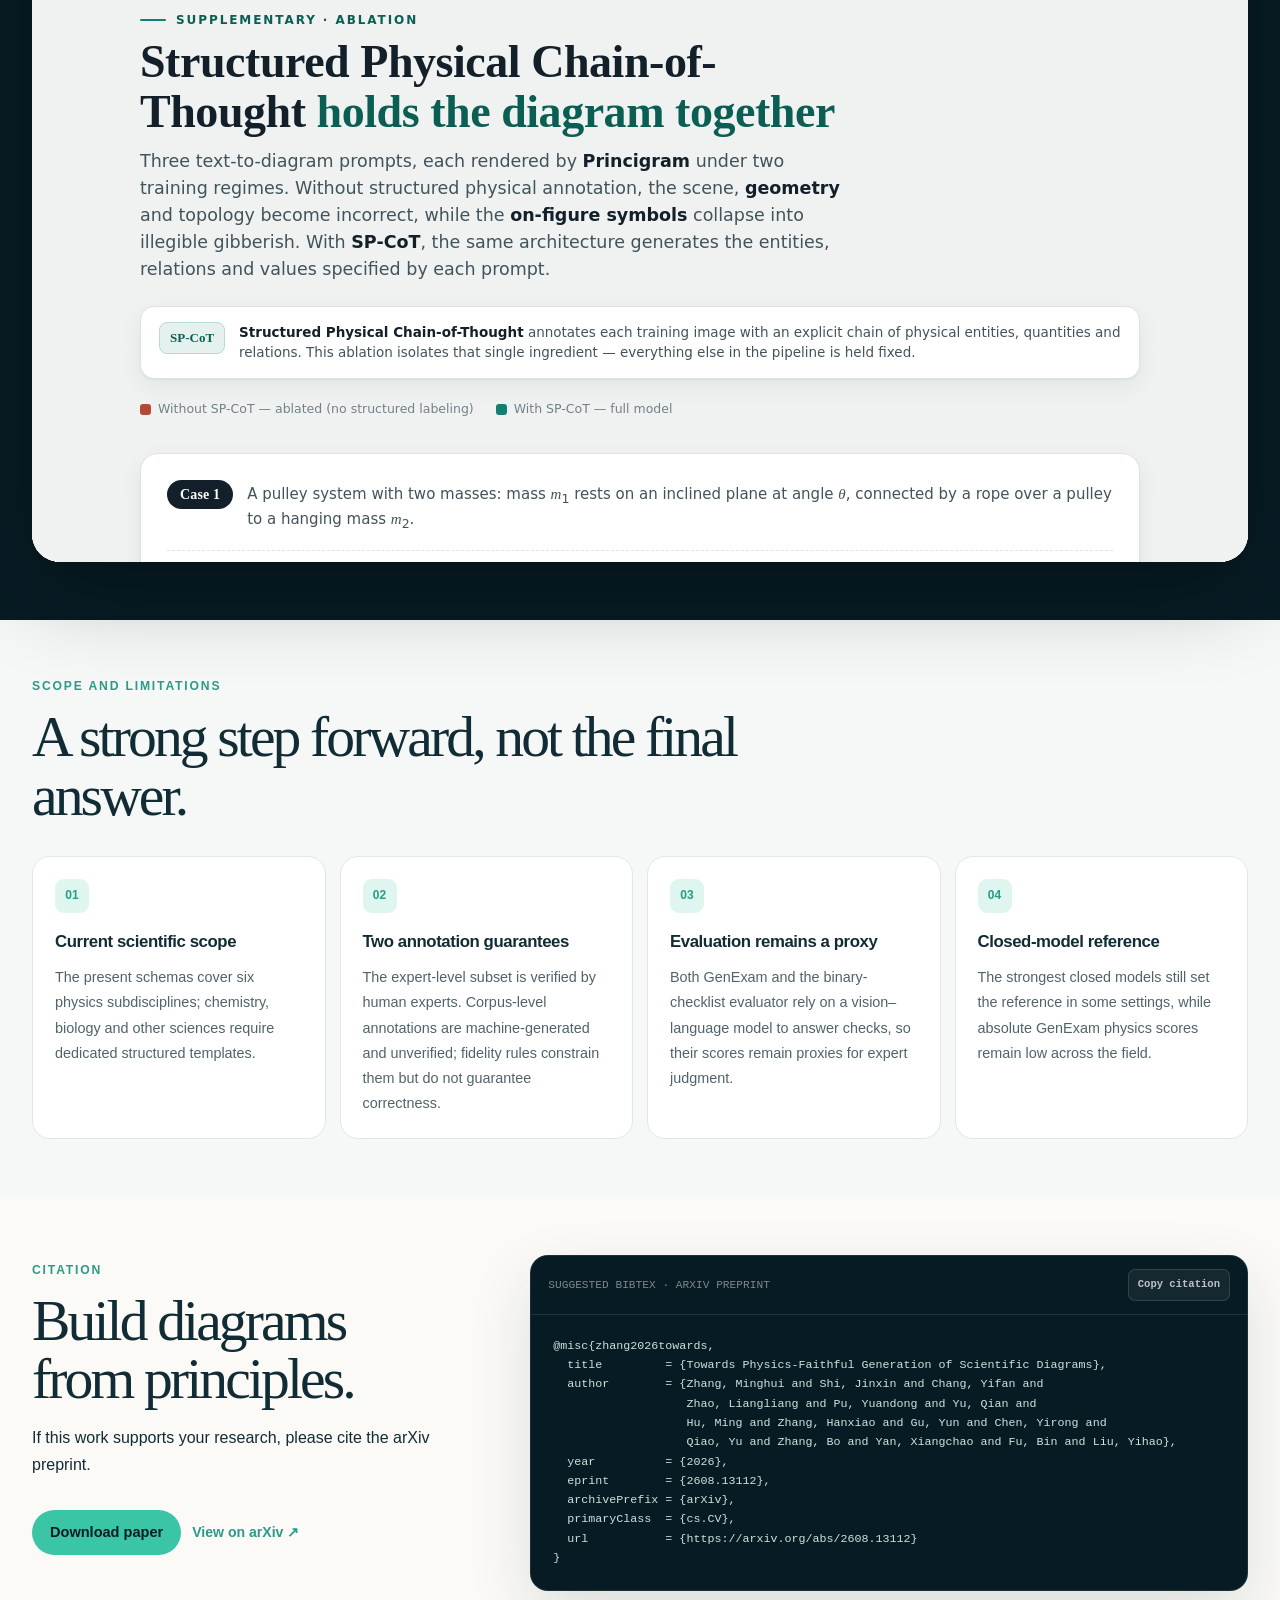
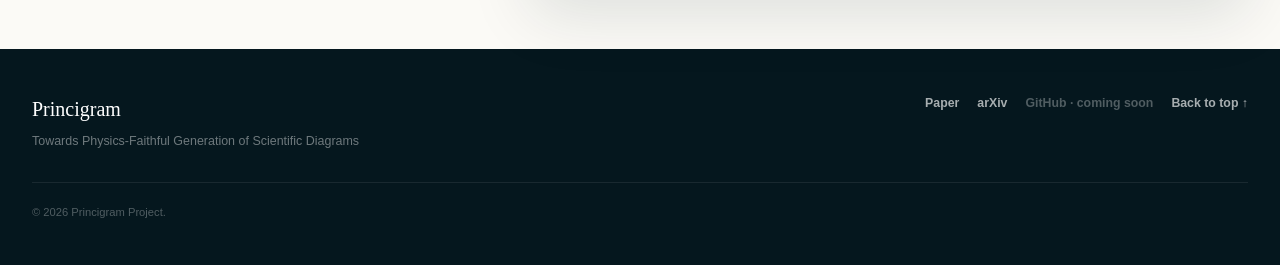
==== commit a10f697f: "Refine author and wide-screen layout" ====
--- a/index.html
+++ b/index.html
@@ -19,7 +19,7 @@
 
     <link rel="canonical" href="https://sjxer.github.io/SP-CoT.github.io/">
     <link rel="icon" href="assets/favicon.svg" type="image/svg+xml">
-    <link rel="stylesheet" href="styles.css?v=20260819-3">
+    <link rel="stylesheet" href="styles.css?v=20260819-5">
     <script src="scripts.js" defer></script>
   </head>
 
@@ -64,11 +64,25 @@
 
           <div class="hero-authorship">
             <p class="hero-authors">
-              Minghui Zhang<sup>1,2,♠</sup>, Jinxin Shi<sup>1,♠</sup>, Yifan Chang<sup>1</sup>,
-              Liangliang Zhao<sup>1</sup>, Yuandong Pu<sup>1</sup>, Qian Yu<sup>1</sup>, Ming Hu<sup>1</sup>,
-              Hanxiao Zhang<sup>2</sup>, Yun Gu<sup>2</sup>, Yirong Chen<sup>1</sup>, Yu Qiao<sup>1</sup>,
-              Bo Zhang<sup>1</sup>, Xiangchao Yan<sup>1,✉</sup>, Bin Fu<sup>1,✉,♣</sup>,
-              Yihao Liu<sup>1,✉,♣</sup>
+              <span class="hero-author-line">
+                <span class="hero-author">Minghui Zhang<sup>1,2,♠</sup></span>,
+                <span class="hero-author">Jinxin Shi<sup>1,♠</sup></span>,
+                <span class="hero-author">Yifan Chang<sup>1</sup></span>,
+                <span class="hero-author">Liangliang Zhao<sup>1</sup></span>,
+                <span class="hero-author">Yuandong Pu<sup>1</sup></span>,
+                <span class="hero-author">Qian Yu<sup>1</sup></span>,
+                <span class="hero-author">Ming Hu<sup>1</sup></span>,
+                <span class="hero-author">Hanxiao Zhang<sup>2</sup></span>,
+                <span class="hero-author">Yun Gu<sup>2</sup></span>,
+              </span>
+              <span class="hero-author-line">
+                <span class="hero-author">Yirong Chen<sup>1</sup></span>,
+                <span class="hero-author">Yu Qiao<sup>1</sup></span>,
+                <span class="hero-author">Bo Zhang<sup>1</sup></span>,
+                <span class="hero-author">Xiangchao Yan<sup>1,✉</sup></span>,
+                <span class="hero-author">Bin Fu<sup>1,✉,♣</sup></span>,
+                <span class="hero-author">Yihao Liu<sup>1,✉,♣</sup></span>
+              </span>
             </p>
             <p class="hero-author-notes">♠ Co-first authors &nbsp;·&nbsp; ✉ Corresponding authors &nbsp;·&nbsp; ♣ Project leaders</p>
             <p class="hero-affiliations">
@@ -130,7 +144,7 @@
       </section>
 
       <section class="section section-soft" id="overview" aria-labelledby="overview-title">
-        <div class="page-shell">
+        <div class="page-shell overview-shell">
           <div class="section-heading">
             <p class="section-kicker">01 · Motivation</p>
             <h2 id="overview-title">Plausible is not the same as physically correct.</h2>
@@ -180,7 +194,7 @@
       </section>
 
       <section class="section" aria-labelledby="contribution-title">
-        <div class="page-shell">
+        <div class="page-shell contribution-shell">
           <div class="section-heading compact">
             <p class="section-kicker">What we introduce</p>
             <h2 id="contribution-title">One structured representation, from data to evaluation.</h2>
@@ -229,7 +243,7 @@
       </section>
 
       <section class="section section-dark" id="spcot" aria-labelledby="spcot-title">
-        <div class="page-shell">
+        <div class="page-shell spcot-shell">
           <div class="section-heading heading-on-dark">
             <p class="section-kicker">02 · Method</p>
             <h2 id="spcot-title">Structured Physical Chain-of-Thought</h2>
@@ -306,7 +320,7 @@
       </section>
 
       <section class="section" id="data" aria-labelledby="data-title">
-        <div class="page-shell">
+        <div class="page-shell data-shell">
           <div class="section-heading">
             <p class="section-kicker">03 · Physics diagram corpus</p>
             <h2 id="data-title">Scale for breadth. Experts for correctness.</h2>
@@ -364,7 +378,7 @@
       </section>
 
       <section class="section section-soft" id="benchmark" aria-labelledby="benchmark-title">
-        <div class="page-shell">
+        <div class="page-shell benchmark-shell">
           <div class="section-heading">
             <p class="section-kicker">04 · VeriphyT2IBench</p>
             <h2 id="benchmark-title">From one opaque score to named physical facts.</h2>
@@ -402,7 +416,7 @@
       </section>
 
       <section class="section" id="results" aria-labelledby="results-title">
-        <div class="page-shell">
+        <div class="page-shell results-shell">
           <div class="section-heading">
             <p class="section-kicker">05 · Results</p>
             <h2 id="results-title">Structured supervision improves physical faithfulness.</h2>
@@ -481,7 +495,7 @@
       </section>
 
       <section class="section section-demo" id="interactive" aria-labelledby="interactive-title">
-        <div class="page-shell page-shell-wide">
+        <div class="page-shell page-shell-wide demo-shell">
           <div class="section-heading heading-on-dark">
             <p class="section-kicker">06 · Interactive explorer</p>
             <h2 id="interactive-title">Inspect the evidence, case by case.</h2>
@@ -553,7 +567,7 @@
       </section>
 
       <section class="section section-soft" aria-labelledby="limitations-title">
-        <div class="page-shell">
+        <div class="page-shell limitations-shell">
           <div class="section-heading compact">
             <p class="section-kicker">Scope and limitations</p>
             <h2 id="limitations-title">A strong step forward, not the final answer.</h2>
--- a/styles.css
+++ b/styles.css
@@ -23,8 +23,8 @@
   --radius-lg: 28px;
   --shadow-sm: 0 8px 24px rgba(8, 35, 45, 0.07);
   --shadow: 0 24px 64px rgba(8, 35, 45, 0.12);
-  --max-width: 1180px;
-  --wide-width: 1380px;
+  --max-width: 2080px;
+  --wide-width: 2280px;
   --header-height: 72px;
   color-scheme: light;
 }
@@ -115,12 +115,12 @@
 
 .page-shell,
 .narrow-shell {
-  width: min(calc(100% - 40px), var(--max-width));
+  width: min(calc(100% - 64px), var(--max-width));
   margin-inline: auto;
 }
 
 .page-shell-wide {
-  width: min(calc(100% - 40px), var(--wide-width));
+  width: min(calc(100% - 64px), var(--wide-width));
   max-width: var(--wide-width);
 }
 
@@ -144,7 +144,7 @@
   display: flex;
   align-items: center;
   justify-content: space-between;
-  width: min(calc(100% - 40px), var(--wide-width));
+  width: min(calc(100% - 64px), var(--wide-width));
   height: 100%;
   margin-inline: auto;
 }
@@ -311,7 +311,7 @@
 }
 
 .hero-authorship {
-  width: min(100%, 1120px);
+  width: min(100%, 1480px);
   margin-top: 28px;
 }
 
@@ -320,6 +320,15 @@
   color: rgba(255, 255, 255, 0.9);
   font-size: clamp(0.9rem, 1.3vw, 1.04rem);
   line-height: 1.85;
+}
+
+.hero-author-line {
+  display: inline;
+}
+
+.hero-author {
+  display: inline-block;
+  white-space: nowrap;
 }
 
 .hero-authors sup,
@@ -516,7 +525,7 @@
 }
 
 .section {
-  padding: 104px 0;
+  padding: 72px 0;
 }
 
 .section-soft {
@@ -545,27 +554,27 @@
 }
 
 .section-heading {
+  max-width: 920px;
+  margin-bottom: 36px;
+}
+
+.section-heading.compact {
   max-width: 820px;
-  margin-bottom: 52px;
-}
-
-.section-heading.compact {
-  max-width: 750px;
-  margin-bottom: 40px;
+  margin-bottom: 30px;
 }
 
 .section-heading h2 {
   margin: 13px 0 0;
   color: var(--ink);
   font-family: Georgia, "Times New Roman", serif;
-  font-size: clamp(2.35rem, 5vw, 4.6rem);
+  font-size: clamp(2.35rem, 4.5vw, 4.15rem);
   font-weight: 500;
   letter-spacing: -0.05em;
   line-height: 1.02;
 }
 
 .section-heading > p:last-child {
-  max-width: 750px;
+  max-width: 860px;
   margin: 23px 0 0;
   color: var(--ink-soft);
   font-size: 1.02rem;
@@ -783,7 +792,7 @@
 }
 
 .method-steps li {
-  min-height: 240px;
+  min-height: 205px;
   padding: 22px;
   border: 1px solid rgba(255, 255, 255, 0.1);
   border-radius: var(--radius);
@@ -799,7 +808,7 @@
 }
 
 .method-steps h3 {
-  margin: 72px 0 0;
+  margin: 44px 0 0;
   color: #fff;
   font-size: 1.02rem;
 }
@@ -819,7 +828,7 @@
 }
 
 .grounding-grid article {
-  padding: 27px;
+  padding: 22px;
   border: 1px solid rgba(255, 255, 255, 0.1);
   border-radius: var(--radius);
   background: rgba(255, 255, 255, 0.04);
@@ -955,8 +964,8 @@
   display: flex;
   flex-direction: column;
   justify-content: flex-end;
-  min-height: 190px;
-  padding: 25px;
+  min-height: 155px;
+  padding: 22px;
   border: 1px solid var(--line);
   border-radius: var(--radius);
   background: var(--paper-soft);
@@ -1034,7 +1043,7 @@
 
 .data-table th,
 .data-table td {
-  padding: 14px 16px;
+  padding: 11px 14px;
   border-bottom: 1px solid var(--line);
   text-align: right;
   white-space: nowrap;
@@ -1117,8 +1126,8 @@
 .result-highlights article {
   display: flex;
   flex-direction: column;
-  min-height: 190px;
-  padding: 25px;
+  min-height: 155px;
+  padding: 22px;
   border: 1px solid var(--line);
   border-radius: var(--radius);
   background: var(--paper-soft);
@@ -1400,14 +1409,14 @@
 
 .demo-frame-wrap {
   position: relative;
-  min-height: 760px;
+  min-height: clamp(560px, 64vh, 700px);
   background: #edf1f3;
 }
 
 .demo-frame-wrap iframe {
   display: block;
   width: 100%;
-  height: 820px;
+  height: clamp(600px, 68vh, 740px);
   border: 0;
   background: #fff;
   opacity: 1;
@@ -1656,6 +1665,383 @@
   backdrop-filter: blur(8px);
 }
 
+@media (min-width: 1180px) {
+  .section {
+    padding: clamp(58px, 6vh, 72px) 0;
+  }
+
+  .overview-shell,
+  .contribution-shell,
+  .data-shell,
+  .benchmark-shell,
+  .results-shell {
+    display: grid;
+    align-items: start;
+    column-gap: clamp(32px, 3.4vw, 58px);
+  }
+
+  .overview-shell {
+    grid-template-columns: minmax(430px, 0.82fr) minmax(0, 1.18fr);
+    grid-template-areas:
+      "heading figure"
+      "cards figure";
+    row-gap: 26px;
+  }
+
+  .overview-shell .section-heading {
+    grid-area: heading;
+    margin-bottom: 0;
+  }
+
+  .overview-shell .problem-grid {
+    grid-area: cards;
+    grid-template-columns: 1fr;
+    gap: 12px;
+    margin-bottom: 0;
+  }
+
+  .overview-shell .problem-grid article {
+    display: grid;
+    grid-template-columns: 34px minmax(0, 1fr);
+    column-gap: 14px;
+    padding: 20px;
+  }
+
+  .overview-shell .card-index {
+    grid-row: 1 / span 2;
+  }
+
+  .overview-shell .problem-grid h3,
+  .overview-shell .problem-grid p {
+    grid-column: 2;
+  }
+
+  .overview-shell .problem-grid h3 {
+    margin-top: 0;
+  }
+
+  .overview-shell .problem-grid p {
+    margin-top: 6px;
+    line-height: 1.6;
+  }
+
+  .overview-shell .figure-wide {
+    grid-area: figure;
+    align-self: center;
+    width: 100%;
+    max-width: none;
+  }
+
+  .contribution-shell {
+    grid-template-columns: minmax(600px, 1.08fr) minmax(0, 0.92fr);
+    grid-template-areas:
+      "heading figure"
+      "cards figure";
+    row-gap: 28px;
+  }
+
+  .contribution-shell .section-heading {
+    grid-area: heading;
+    margin-bottom: 0;
+  }
+
+  .contribution-shell .contribution-grid {
+    grid-area: cards;
+    gap: 12px;
+    margin-bottom: 0;
+  }
+
+  .contribution-shell .feature-card {
+    min-height: 180px;
+    padding: 22px;
+  }
+
+  .contribution-shell .feature-card h3 {
+    margin-top: 22px;
+    font-size: 1.28rem;
+  }
+
+  .contribution-shell .figure-tall {
+    grid-area: figure;
+    align-self: center;
+    width: 100%;
+    max-width: none;
+  }
+
+  .contribution-shell .figure-tall,
+  .benchmark-shell .checklist-figure {
+    max-width: 820px;
+    justify-self: center;
+  }
+
+  .contribution-shell .figure-button img,
+  .benchmark-shell .figure-button img {
+    height: clamp(540px, 72vh, 780px);
+    object-fit: contain;
+  }
+
+  .spcot-shell .section-heading {
+    max-width: 1100px;
+    margin-bottom: 32px;
+  }
+
+  .spcot-shell .method-steps li {
+    min-height: 185px;
+    padding: 20px;
+  }
+
+  .spcot-shell .method-steps h3 {
+    margin-top: 34px;
+  }
+
+  .data-shell {
+    grid-template-columns: minmax(380px, 0.76fr) minmax(0, 1.24fr);
+    grid-template-areas:
+      "heading facts"
+      "visual table";
+    gap: 26px 32px;
+  }
+
+  .data-shell .section-heading {
+    grid-area: heading;
+    margin-bottom: 0;
+  }
+
+  .data-shell .data-layout {
+    display: contents;
+  }
+
+  .data-shell .visual-card {
+    grid-area: visual;
+  }
+
+  .data-shell .data-facts {
+    grid-area: facts;
+  }
+
+  .data-shell .table-card {
+    grid-area: table;
+    align-self: stretch;
+    margin-top: 0;
+  }
+
+  .data-shell .data-table {
+    min-width: 650px;
+    table-layout: fixed;
+    font-size: 0.78rem;
+  }
+
+  .data-shell .data-table th:first-child,
+  .data-shell .data-table td:first-child {
+    width: 24%;
+  }
+
+  .data-shell .data-facts article {
+    min-height: 138px;
+    padding: 19px;
+  }
+
+  .data-shell .visual-card {
+    padding: 18px;
+  }
+
+  .benchmark-shell {
+    grid-template-columns: minmax(560px, 1.05fr) minmax(0, 0.95fr);
+    grid-template-areas:
+      "heading figure"
+      "metrics figure";
+    row-gap: 28px;
+  }
+
+  .benchmark-shell .section-heading {
+    grid-area: heading;
+    margin-bottom: 0;
+  }
+
+  .benchmark-shell .metric-definition-grid {
+    grid-area: metrics;
+    grid-template-columns: 1fr;
+    gap: 12px;
+    margin-bottom: 0;
+  }
+
+  .benchmark-shell .metric-definition-grid article {
+    padding: 19px 21px;
+  }
+
+  .benchmark-shell .metric-definition-grid h3 {
+    margin-top: 10px;
+  }
+
+  .benchmark-shell .metric-definition-grid p {
+    margin-top: 7px;
+    line-height: 1.6;
+  }
+
+  .benchmark-shell .checklist-figure {
+    grid-area: figure;
+    align-self: center;
+    width: 100%;
+    max-width: 820px;
+    justify-self: center;
+  }
+
+  .results-shell {
+    grid-template-columns: minmax(0, 1.65fr) minmax(500px, 0.75fr);
+    grid-template-areas:
+      "heading highlights"
+      "detail comparison"
+      "detail note";
+    gap: 26px 32px;
+  }
+
+  .results-shell .section-heading {
+    grid-area: heading;
+    margin-bottom: 0;
+  }
+
+  .results-shell .result-highlights {
+    grid-area: highlights;
+    grid-template-columns: repeat(2, minmax(0, 1fr));
+    margin-bottom: 0;
+  }
+
+  .results-shell .result-highlights article {
+    min-height: 130px;
+    padding: 18px;
+  }
+
+  .results-shell .result-highlights strong {
+    font-size: clamp(2rem, 3vw, 3.1rem);
+  }
+
+  .results-shell .results-grid {
+    grid-area: detail;
+    grid-template-columns: minmax(0, 0.92fr) minmax(340px, 1.08fr);
+    gap: 18px;
+  }
+
+  .results-shell .result-chart {
+    padding: 18px;
+  }
+
+  .results-shell .result-chart img {
+    max-height: 520px;
+  }
+
+  .results-shell .results-copy {
+    padding: 24px;
+  }
+
+  .results-shell .results-copy h3 {
+    font-size: 1.55rem;
+  }
+
+  .results-shell .score-pair {
+    margin-top: 14px;
+  }
+
+  .results-shell .score-pair > div {
+    padding: 14px;
+  }
+
+  .results-shell .check-list {
+    margin-top: 18px;
+  }
+
+  .results-shell .result-table-card {
+    grid-area: comparison;
+    margin-top: 0;
+  }
+
+  .results-shell .result-table-card .table-card-heading {
+    padding: 18px 20px;
+  }
+
+  .results-shell .result-table {
+    width: 100%;
+    min-width: 0;
+    table-layout: fixed;
+    font-size: 0.74rem;
+  }
+
+  .results-shell .result-table th,
+  .results-shell .result-table td {
+    padding: 10px 8px;
+    line-height: 1.35;
+    white-space: normal;
+  }
+
+  .results-shell .result-table th:first-child,
+  .results-shell .result-table td:first-child {
+    width: 40%;
+  }
+
+  .results-shell .honesty-note {
+    grid-area: note;
+    margin-top: 0;
+    padding: 18px 20px;
+  }
+
+  .demo-shell {
+    display: grid;
+    grid-template-columns: minmax(380px, 0.68fr) minmax(0, 1.32fr);
+    gap: 24px 42px;
+    align-items: end;
+  }
+
+  .demo-shell .section-heading {
+    max-width: 1100px;
+    margin-bottom: 0;
+  }
+
+  .demo-shell .demo-picker {
+    margin-bottom: 0;
+  }
+
+  .demo-shell .demo-panel,
+  .demo-shell noscript {
+    grid-column: 1 / -1;
+  }
+
+  .limitations-shell .limitation-grid {
+    grid-template-columns: repeat(4, minmax(0, 1fr));
+    gap: 14px;
+  }
+
+  .limitations-shell .limitation-grid article {
+    padding: 22px;
+  }
+}
+
+@media (min-width: 1280px) {
+  .hero-author-line {
+    display: block;
+  }
+}
+
+@media (min-width: 1180px) and (max-width: 1439px) {
+  .results-shell {
+    display: block;
+  }
+
+  .results-shell .section-heading {
+    margin-bottom: 36px;
+  }
+
+  .results-shell .result-highlights {
+    margin-bottom: 28px;
+  }
+
+  .results-shell .result-table-card {
+    margin-top: 28px;
+  }
+
+  .results-shell .honesty-note {
+    margin-top: 24px;
+  }
+}
+
 @media (max-width: 1080px) {
   .site-nav a {
     padding-inline: 8px;
@@ -1715,6 +2101,20 @@
   .hero-resource {
     min-height: 43px;
     padding: 8px 14px;
+  }
+}
+
+@media (max-height: 760px) and (min-width: 821px) and (max-width: 1100px) {
+  .hero {
+    height: auto;
+    min-height: calc(100vh - var(--header-height));
+    min-height: calc(100svh - var(--header-height));
+  }
+
+  .hero-content {
+    height: auto;
+    min-height: calc(100vh - var(--header-height));
+    min-height: calc(100svh - var(--header-height));
   }
 }
 
@@ -1776,6 +2176,10 @@
     padding-block: 44px;
   }
 
+  .hero-author-line {
+    display: inline;
+  }
+
   .hero h1 {
     font-size: clamp(4.1rem, 17vw, 6.5rem);
   }
@@ -1862,7 +2266,7 @@
   }
 
   .section {
-    padding: 76px 0;
+    padding: 60px 0;
   }
 
   .section-heading {
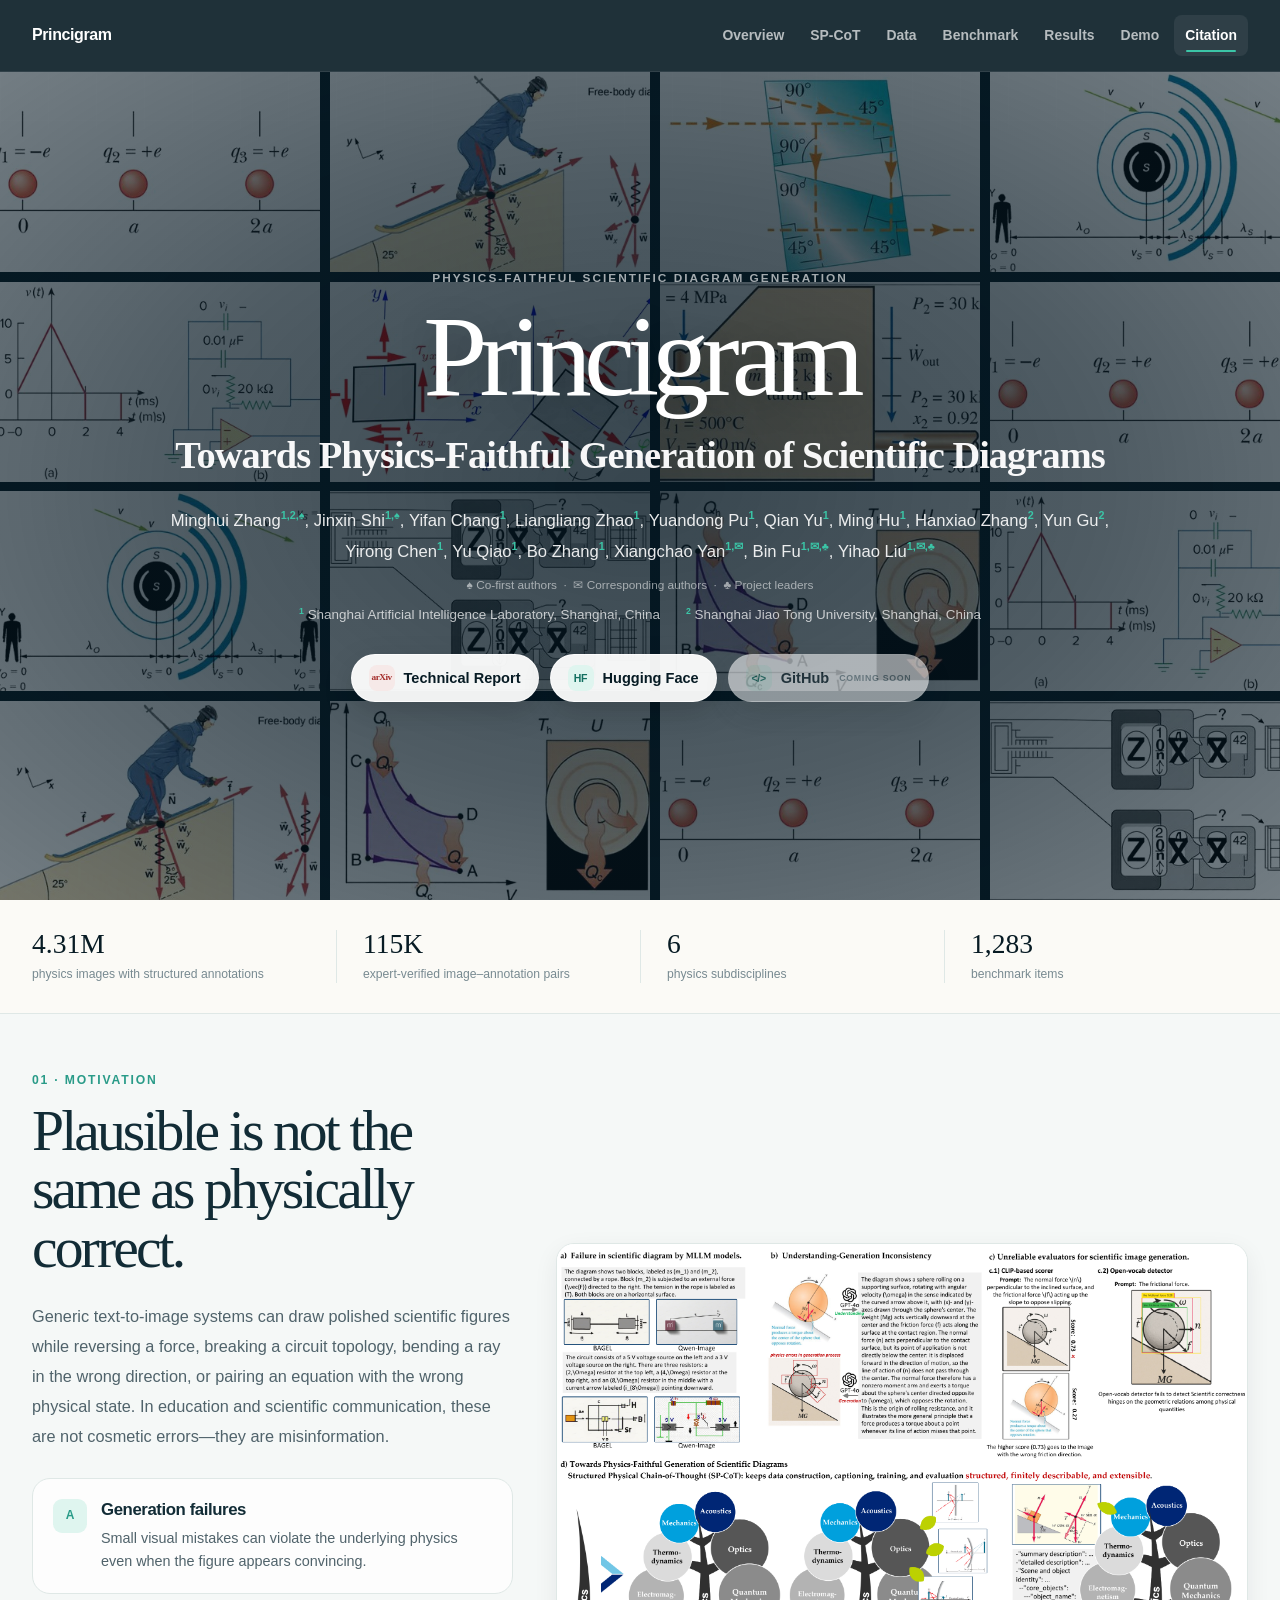
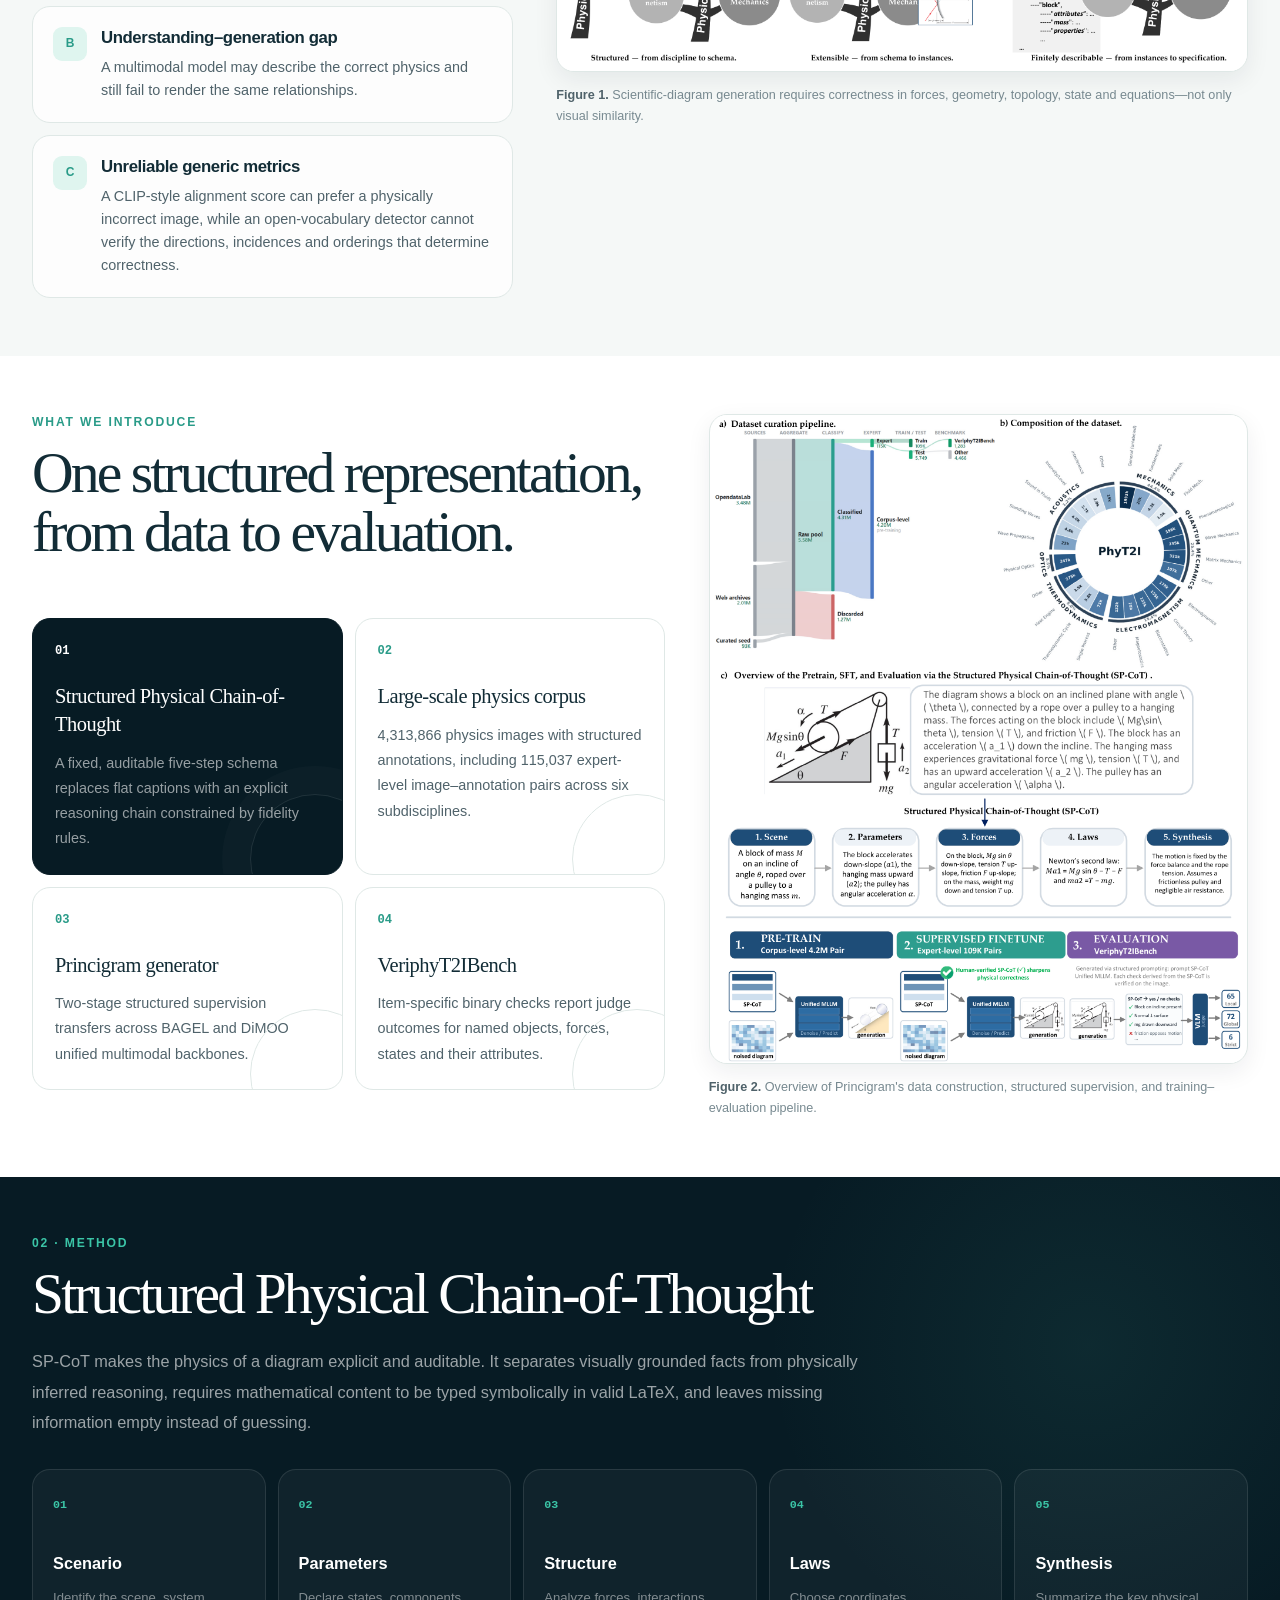
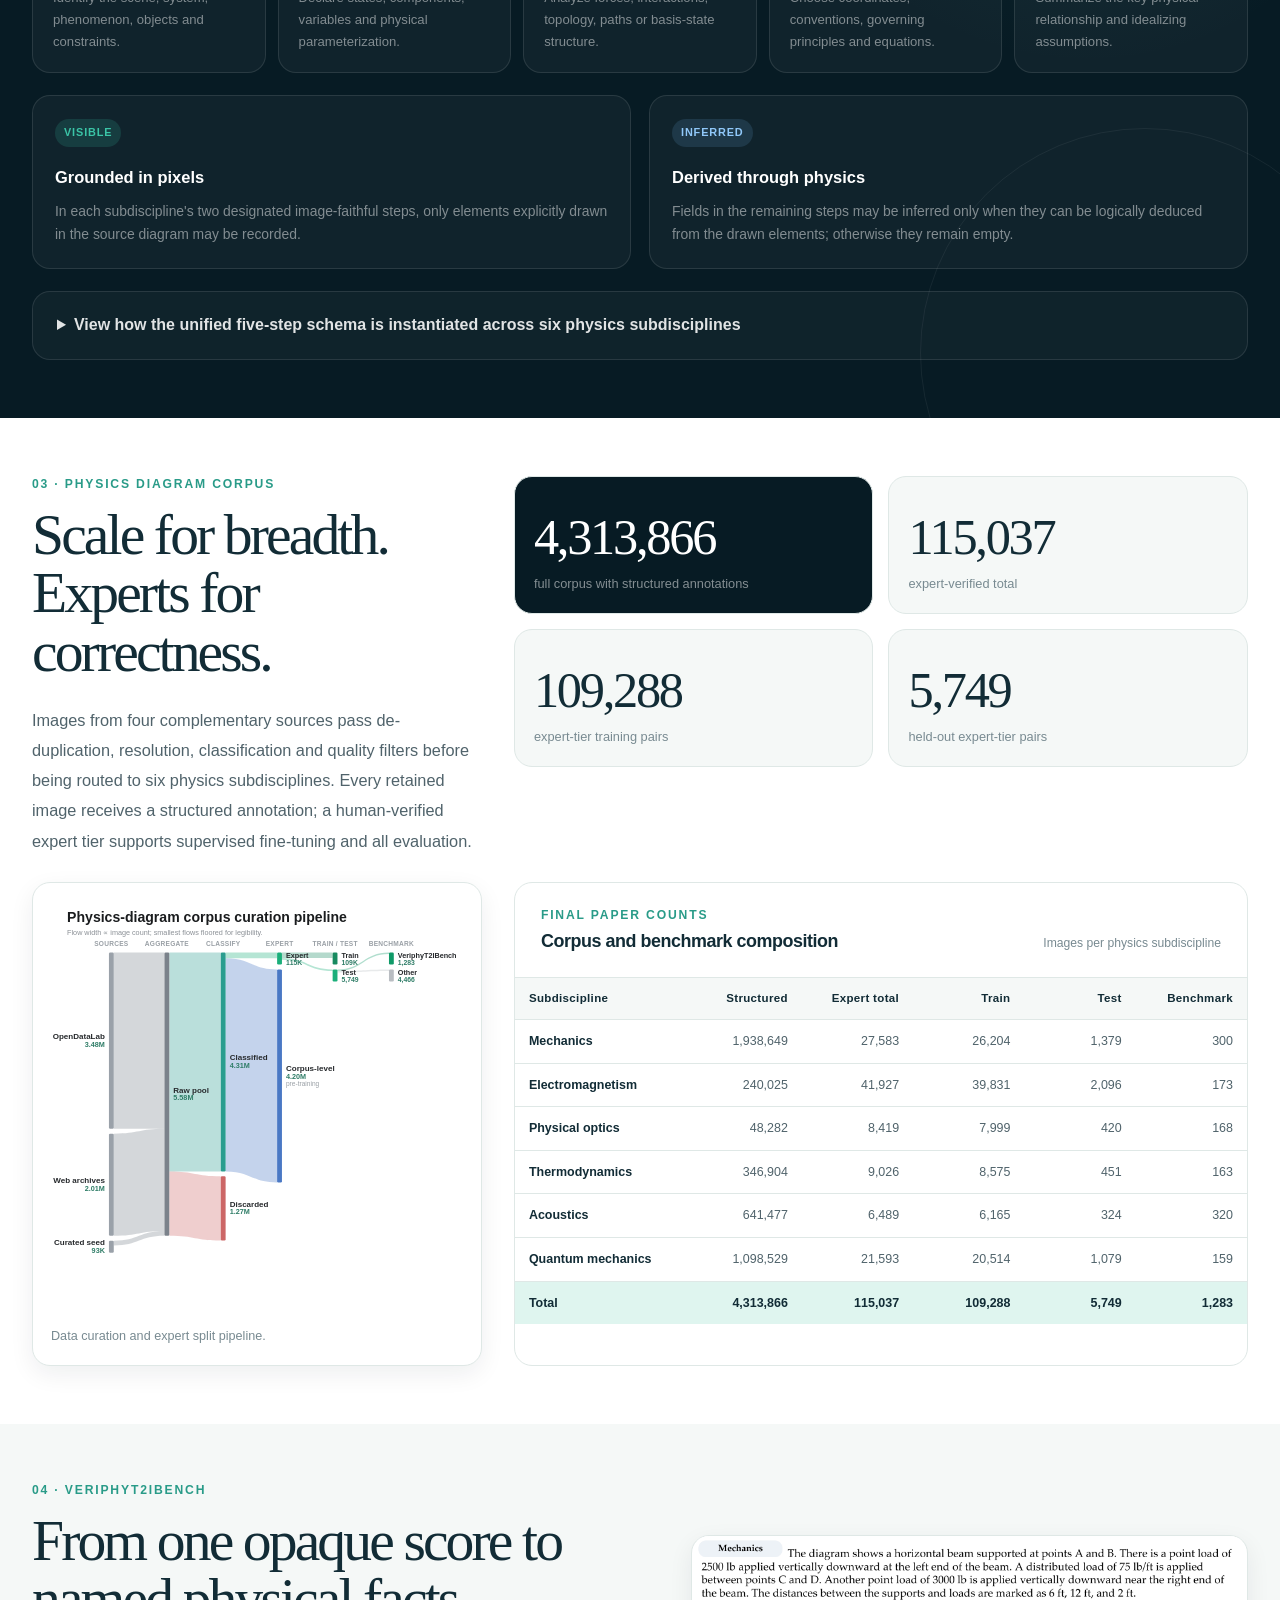
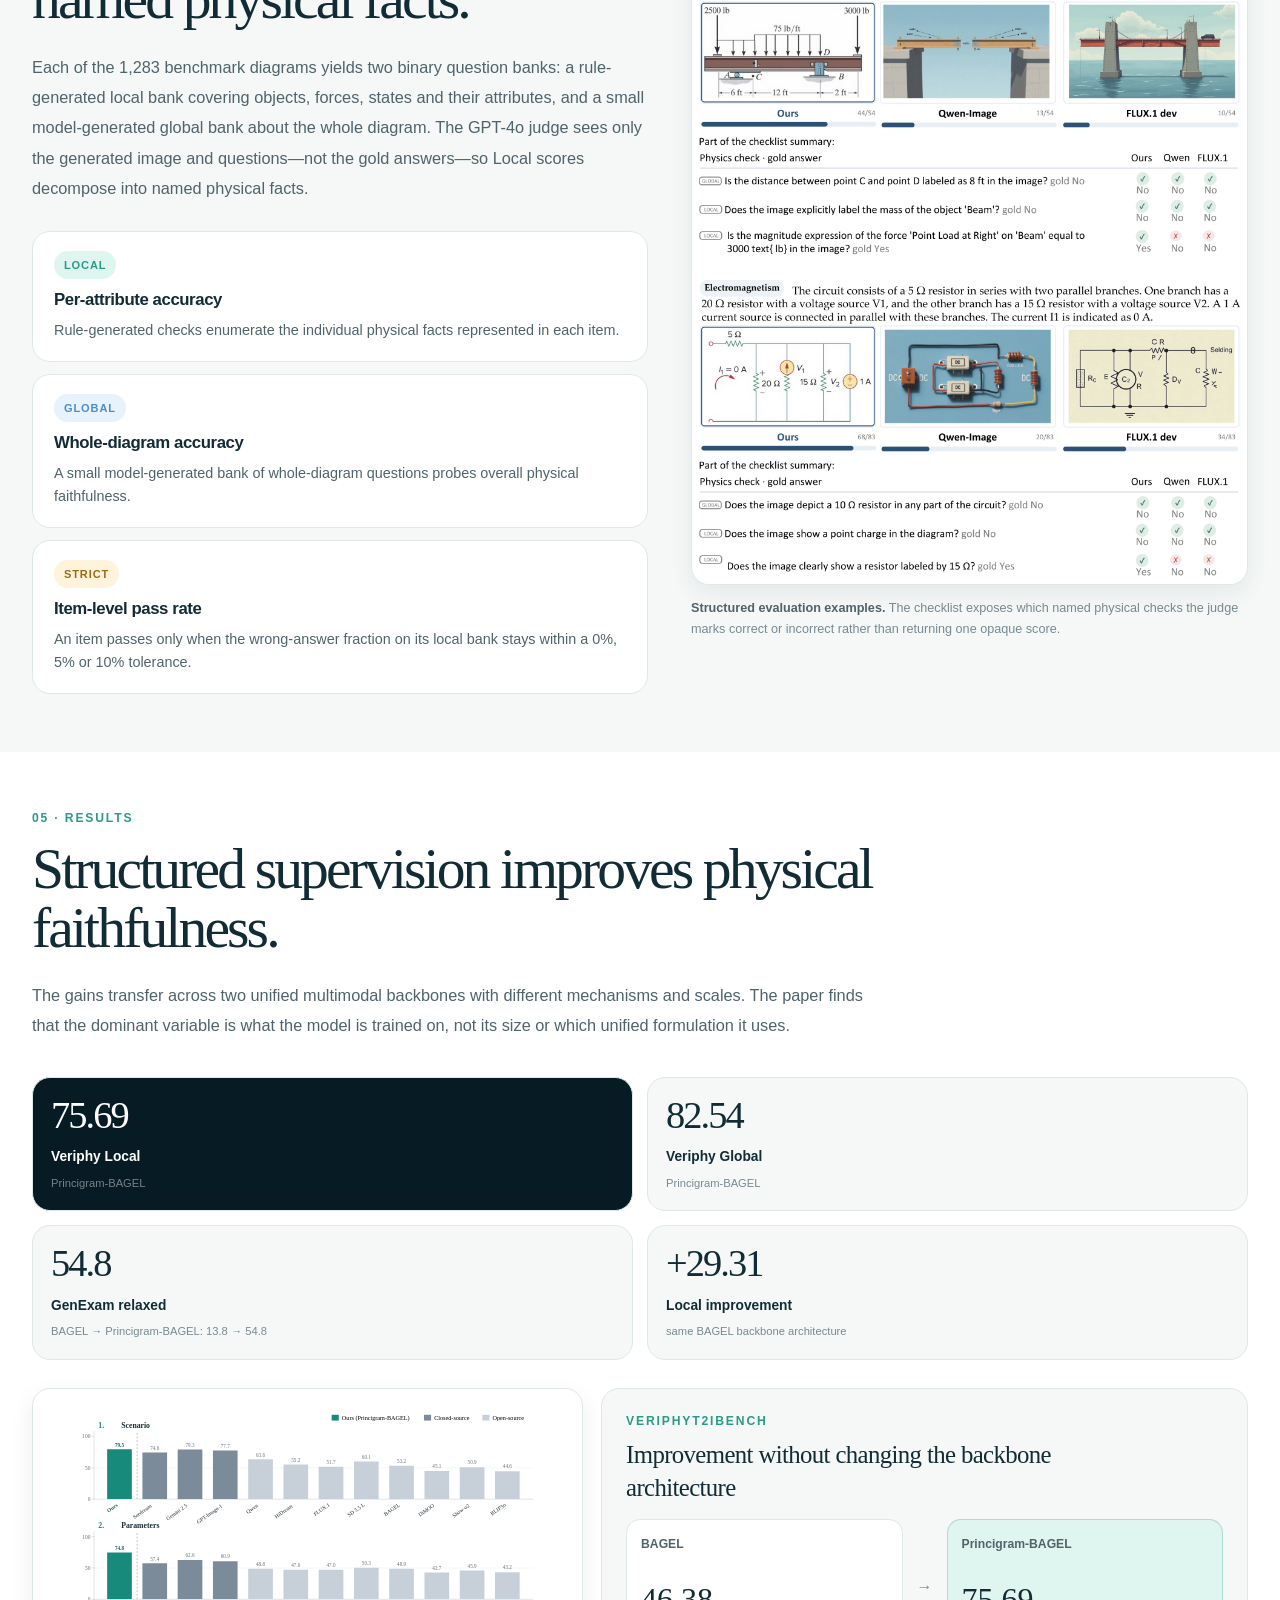
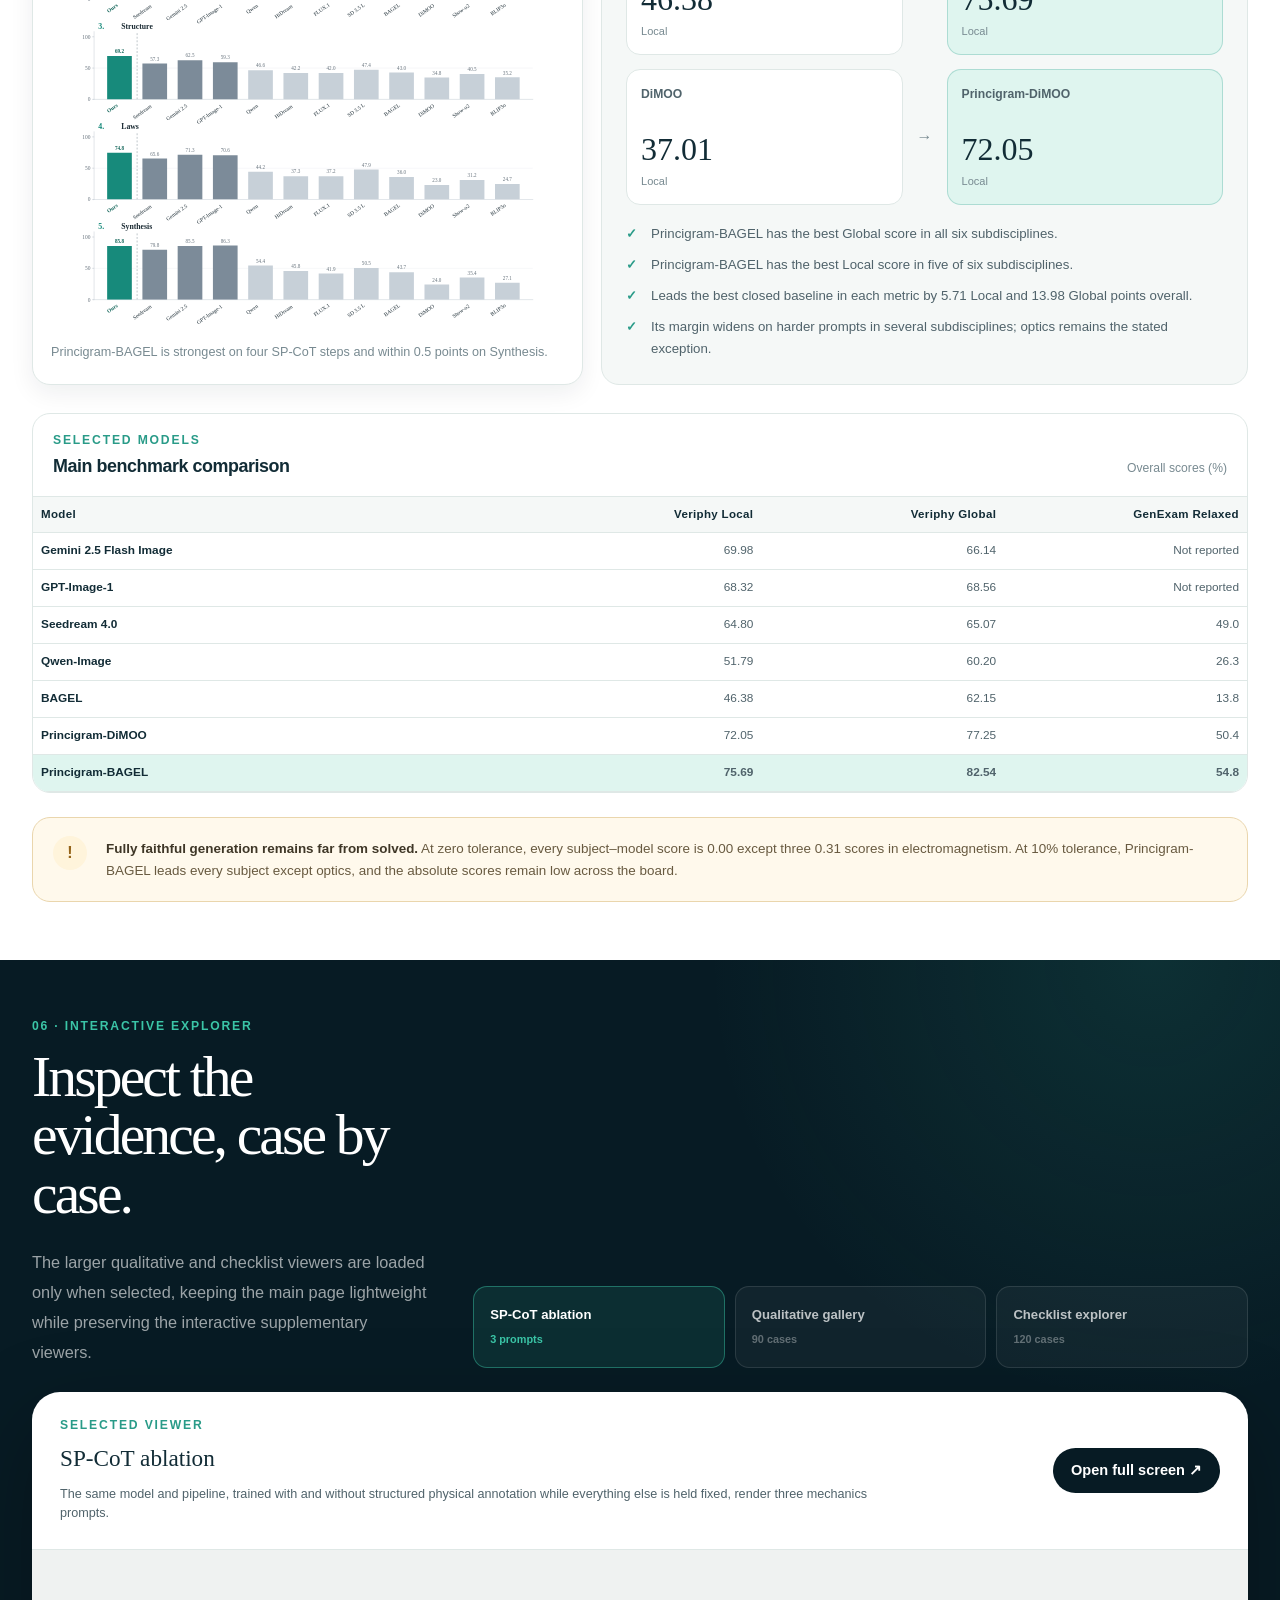
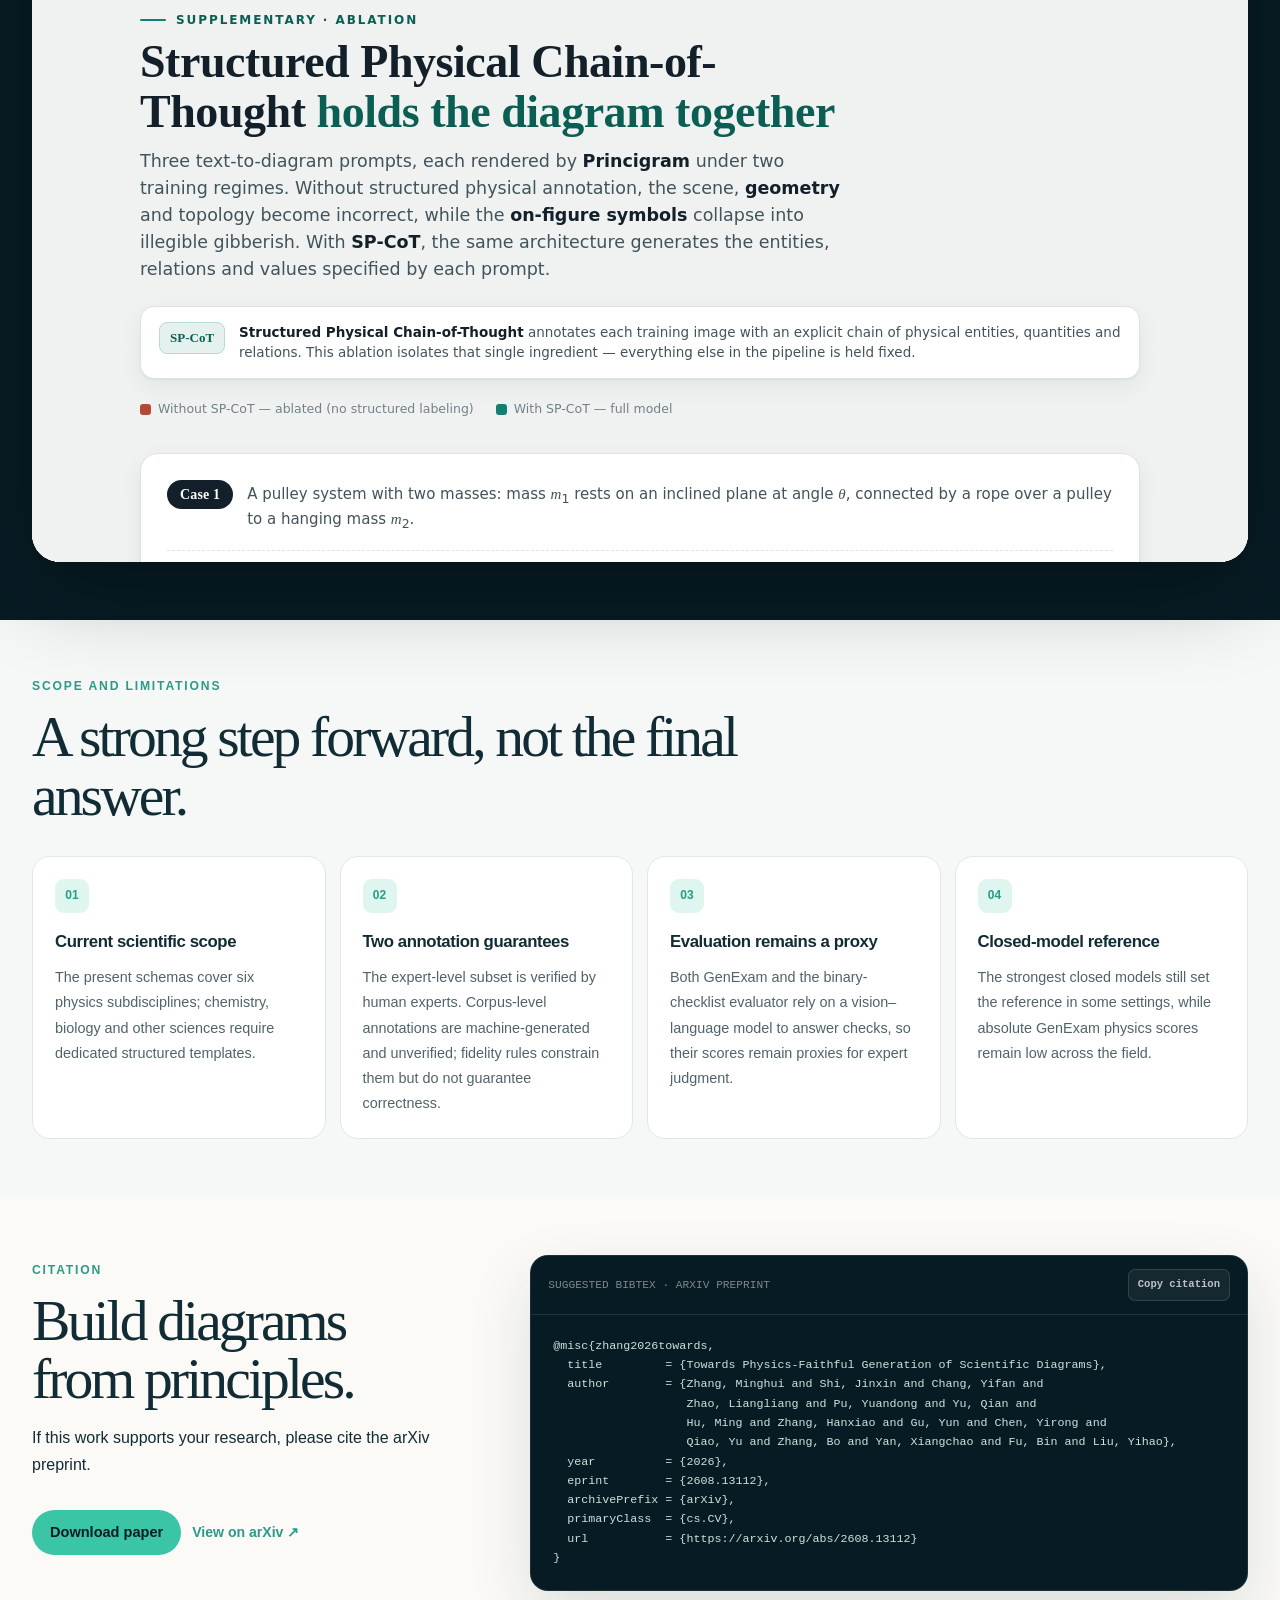
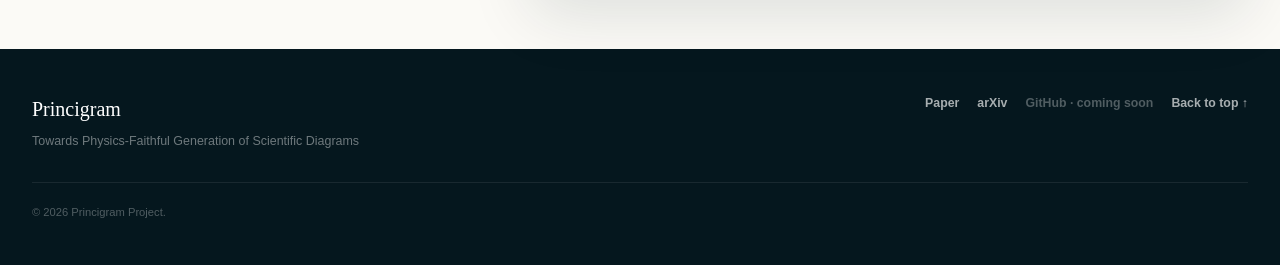
==== commit 9724aecf: "Restore animated hero backdrop" ====
--- a/index.html
+++ b/index.html
@@ -19,7 +19,7 @@
 
     <link rel="canonical" href="https://sjxer.github.io/SP-CoT.github.io/">
     <link rel="icon" href="assets/favicon.svg" type="image/svg+xml">
-    <link rel="stylesheet" href="styles.css?v=20260819-5">
+    <link rel="stylesheet" href="styles.css?v=20260819-6">
     <script src="scripts.js" defer></script>
   </head>
 
@@ -108,17 +108,104 @@
           </div>
         </div>
 
-        <!-- Curated high-scoring Princigram-BAGEL outputs, used only as a decorative backdrop. -->
+        <!-- Nine curated Princigram-BAGEL outputs repeated across four moving background tracks. -->
         <div class="hero-gallery" aria-hidden="true">
-          <img src="assets/hero/electromagnetism-charges.jpg" alt="" width="460" height="258" decoding="async">
-          <img src="assets/hero/mechanics-forces.jpg" alt="" width="460" height="258" decoding="async">
-          <img src="assets/hero/physical-optics-rays.jpg" alt="" width="460" height="258" decoding="async">
-          <img src="assets/hero/acoustics-waves.jpg" alt="" width="460" height="258" decoding="async">
-          <img src="assets/hero/quantum-mechanics.jpg" alt="" width="460" height="258" decoding="async">
-          <img src="assets/hero/thermodynamics-cycle.jpg" alt="" width="460" height="258" decoding="async">
-          <img src="assets/hero/electromagnetism-waveform.jpg" alt="" width="460" height="258" decoding="async">
-          <img src="assets/hero/mechanics-stress.jpg" alt="" width="460" height="258" decoding="async">
-          <img src="assets/hero/thermodynamics-turbine.jpg" alt="" width="460" height="258" decoding="async">
+          <div class="hero-gallery-row">
+            <div class="hero-gallery-set">
+              <img src="assets/hero/electromagnetism-charges.jpg" alt="" width="460" height="258" decoding="async">
+              <img src="assets/hero/mechanics-forces.jpg" alt="" width="460" height="258" decoding="async">
+              <img src="assets/hero/physical-optics-rays.jpg" alt="" width="460" height="258" decoding="async">
+              <img src="assets/hero/acoustics-waves.jpg" alt="" width="460" height="258" decoding="async">
+              <img src="assets/hero/quantum-mechanics.jpg" alt="" width="460" height="258" decoding="async">
+              <img src="assets/hero/thermodynamics-cycle.jpg" alt="" width="460" height="258" decoding="async">
+              <img src="assets/hero/electromagnetism-waveform.jpg" alt="" width="460" height="258" decoding="async">
+              <img src="assets/hero/mechanics-stress.jpg" alt="" width="460" height="258" decoding="async">
+              <img src="assets/hero/thermodynamics-turbine.jpg" alt="" width="460" height="258" decoding="async">
+            </div>
+            <div class="hero-gallery-set">
+              <img src="assets/hero/electromagnetism-charges.jpg" alt="" width="460" height="258" decoding="async">
+              <img src="assets/hero/mechanics-forces.jpg" alt="" width="460" height="258" decoding="async">
+              <img src="assets/hero/physical-optics-rays.jpg" alt="" width="460" height="258" decoding="async">
+              <img src="assets/hero/acoustics-waves.jpg" alt="" width="460" height="258" decoding="async">
+              <img src="assets/hero/quantum-mechanics.jpg" alt="" width="460" height="258" decoding="async">
+              <img src="assets/hero/thermodynamics-cycle.jpg" alt="" width="460" height="258" decoding="async">
+              <img src="assets/hero/electromagnetism-waveform.jpg" alt="" width="460" height="258" decoding="async">
+              <img src="assets/hero/mechanics-stress.jpg" alt="" width="460" height="258" decoding="async">
+              <img src="assets/hero/thermodynamics-turbine.jpg" alt="" width="460" height="258" decoding="async">
+            </div>
+          </div>
+          <div class="hero-gallery-row">
+            <div class="hero-gallery-set">
+              <img src="assets/hero/electromagnetism-waveform.jpg" alt="" width="460" height="258" decoding="async">
+              <img src="assets/hero/mechanics-stress.jpg" alt="" width="460" height="258" decoding="async">
+              <img src="assets/hero/thermodynamics-turbine.jpg" alt="" width="460" height="258" decoding="async">
+              <img src="assets/hero/electromagnetism-charges.jpg" alt="" width="460" height="258" decoding="async">
+              <img src="assets/hero/mechanics-forces.jpg" alt="" width="460" height="258" decoding="async">
+              <img src="assets/hero/physical-optics-rays.jpg" alt="" width="460" height="258" decoding="async">
+              <img src="assets/hero/acoustics-waves.jpg" alt="" width="460" height="258" decoding="async">
+              <img src="assets/hero/quantum-mechanics.jpg" alt="" width="460" height="258" decoding="async">
+              <img src="assets/hero/thermodynamics-cycle.jpg" alt="" width="460" height="258" decoding="async">
+            </div>
+            <div class="hero-gallery-set">
+              <img src="assets/hero/electromagnetism-waveform.jpg" alt="" width="460" height="258" decoding="async">
+              <img src="assets/hero/mechanics-stress.jpg" alt="" width="460" height="258" decoding="async">
+              <img src="assets/hero/thermodynamics-turbine.jpg" alt="" width="460" height="258" decoding="async">
+              <img src="assets/hero/electromagnetism-charges.jpg" alt="" width="460" height="258" decoding="async">
+              <img src="assets/hero/mechanics-forces.jpg" alt="" width="460" height="258" decoding="async">
+              <img src="assets/hero/physical-optics-rays.jpg" alt="" width="460" height="258" decoding="async">
+              <img src="assets/hero/acoustics-waves.jpg" alt="" width="460" height="258" decoding="async">
+              <img src="assets/hero/quantum-mechanics.jpg" alt="" width="460" height="258" decoding="async">
+              <img src="assets/hero/thermodynamics-cycle.jpg" alt="" width="460" height="258" decoding="async">
+            </div>
+          </div>
+          <div class="hero-gallery-row">
+            <div class="hero-gallery-set">
+              <img src="assets/hero/acoustics-waves.jpg" alt="" width="460" height="258" decoding="async">
+              <img src="assets/hero/quantum-mechanics.jpg" alt="" width="460" height="258" decoding="async">
+              <img src="assets/hero/thermodynamics-cycle.jpg" alt="" width="460" height="258" decoding="async">
+              <img src="assets/hero/electromagnetism-waveform.jpg" alt="" width="460" height="258" decoding="async">
+              <img src="assets/hero/mechanics-stress.jpg" alt="" width="460" height="258" decoding="async">
+              <img src="assets/hero/thermodynamics-turbine.jpg" alt="" width="460" height="258" decoding="async">
+              <img src="assets/hero/electromagnetism-charges.jpg" alt="" width="460" height="258" decoding="async">
+              <img src="assets/hero/mechanics-forces.jpg" alt="" width="460" height="258" decoding="async">
+              <img src="assets/hero/physical-optics-rays.jpg" alt="" width="460" height="258" decoding="async">
+            </div>
+            <div class="hero-gallery-set">
+              <img src="assets/hero/acoustics-waves.jpg" alt="" width="460" height="258" decoding="async">
+              <img src="assets/hero/quantum-mechanics.jpg" alt="" width="460" height="258" decoding="async">
+              <img src="assets/hero/thermodynamics-cycle.jpg" alt="" width="460" height="258" decoding="async">
+              <img src="assets/hero/electromagnetism-waveform.jpg" alt="" width="460" height="258" decoding="async">
+              <img src="assets/hero/mechanics-stress.jpg" alt="" width="460" height="258" decoding="async">
+              <img src="assets/hero/thermodynamics-turbine.jpg" alt="" width="460" height="258" decoding="async">
+              <img src="assets/hero/electromagnetism-charges.jpg" alt="" width="460" height="258" decoding="async">
+              <img src="assets/hero/mechanics-forces.jpg" alt="" width="460" height="258" decoding="async">
+              <img src="assets/hero/physical-optics-rays.jpg" alt="" width="460" height="258" decoding="async">
+            </div>
+          </div>
+          <div class="hero-gallery-row">
+            <div class="hero-gallery-set">
+              <img src="assets/hero/mechanics-forces.jpg" alt="" width="460" height="258" decoding="async">
+              <img src="assets/hero/thermodynamics-cycle.jpg" alt="" width="460" height="258" decoding="async">
+              <img src="assets/hero/electromagnetism-charges.jpg" alt="" width="460" height="258" decoding="async">
+              <img src="assets/hero/quantum-mechanics.jpg" alt="" width="460" height="258" decoding="async">
+              <img src="assets/hero/physical-optics-rays.jpg" alt="" width="460" height="258" decoding="async">
+              <img src="assets/hero/acoustics-waves.jpg" alt="" width="460" height="258" decoding="async">
+              <img src="assets/hero/electromagnetism-waveform.jpg" alt="" width="460" height="258" decoding="async">
+              <img src="assets/hero/mechanics-stress.jpg" alt="" width="460" height="258" decoding="async">
+              <img src="assets/hero/thermodynamics-turbine.jpg" alt="" width="460" height="258" decoding="async">
+            </div>
+            <div class="hero-gallery-set">
+              <img src="assets/hero/mechanics-forces.jpg" alt="" width="460" height="258" decoding="async">
+              <img src="assets/hero/thermodynamics-cycle.jpg" alt="" width="460" height="258" decoding="async">
+              <img src="assets/hero/electromagnetism-charges.jpg" alt="" width="460" height="258" decoding="async">
+              <img src="assets/hero/quantum-mechanics.jpg" alt="" width="460" height="258" decoding="async">
+              <img src="assets/hero/physical-optics-rays.jpg" alt="" width="460" height="258" decoding="async">
+              <img src="assets/hero/acoustics-waves.jpg" alt="" width="460" height="258" decoding="async">
+              <img src="assets/hero/electromagnetism-waveform.jpg" alt="" width="460" height="258" decoding="async">
+              <img src="assets/hero/mechanics-stress.jpg" alt="" width="460" height="258" decoding="async">
+              <img src="assets/hero/thermodynamics-turbine.jpg" alt="" width="460" height="258" decoding="async">
+            </div>
+          </div>
         </div>
       </section>
 
--- a/styles.css
+++ b/styles.css
@@ -470,22 +470,48 @@
 }
 
 .hero-gallery {
+  --hero-gallery-gap: 10px;
+  --hero-gallery-half-gap: 5px;
   position: absolute;
   inset: 0;
   z-index: 0;
   display: grid;
-  grid-template-columns: repeat(3, minmax(0, 1fr));
-  grid-template-rows: repeat(3, minmax(0, 1fr));
-  gap: 8px;
+  grid-template-rows: repeat(4, minmax(0, 1fr));
+  gap: var(--hero-gallery-gap);
   overflow: hidden;
   background: #071b24;
 }
 
+.hero-gallery-row,
+.hero-gallery-set {
+  display: flex;
+  flex: none;
+  gap: var(--hero-gallery-gap);
+  min-width: max-content;
+  height: 100%;
+}
+
+.hero-gallery-row {
+  animation: hero-gallery-scroll 52s linear infinite;
+  will-change: transform;
+}
+
+.hero-gallery-row:nth-child(even) {
+  animation-direction: reverse;
+}
+
 .hero-gallery img {
-  width: 100%;
+  flex: 0 0 clamp(320px, 22vw, 520px);
+  width: clamp(320px, 22vw, 520px);
   height: 100%;
+  max-width: none;
   object-fit: cover;
   filter: saturate(0.92) contrast(1.04);
+}
+
+@keyframes hero-gallery-scroll {
+  from { transform: translateX(0); }
+  to { transform: translateX(calc(-50% - var(--hero-gallery-half-gap))); }
 }
 
 .project-facts {
@@ -2189,6 +2215,11 @@
     font-size: clamp(1.4rem, 5.5vw, 2.2rem);
   }
 
+  .hero-gallery img {
+    flex-basis: clamp(280px, 46vw, 380px);
+    width: clamp(280px, 46vw, 380px);
+  }
+
   .project-stats {
     grid-template-columns: repeat(2, minmax(0, 1fr));
     padding-block: 0;
@@ -2330,13 +2361,13 @@
   }
 
   .hero-gallery {
-    grid-template-columns: repeat(2, minmax(0, 1fr));
-    grid-template-rows: repeat(5, minmax(0, 1fr));
-    gap: 5px;
-  }
-
-  .hero-gallery img:last-child {
-    grid-column: 1 / -1;
+    --hero-gallery-gap: 6px;
+    --hero-gallery-half-gap: 3px;
+  }
+
+  .hero-gallery img {
+    flex-basis: 270px;
+    width: 270px;
   }
 
   .project-stats div {
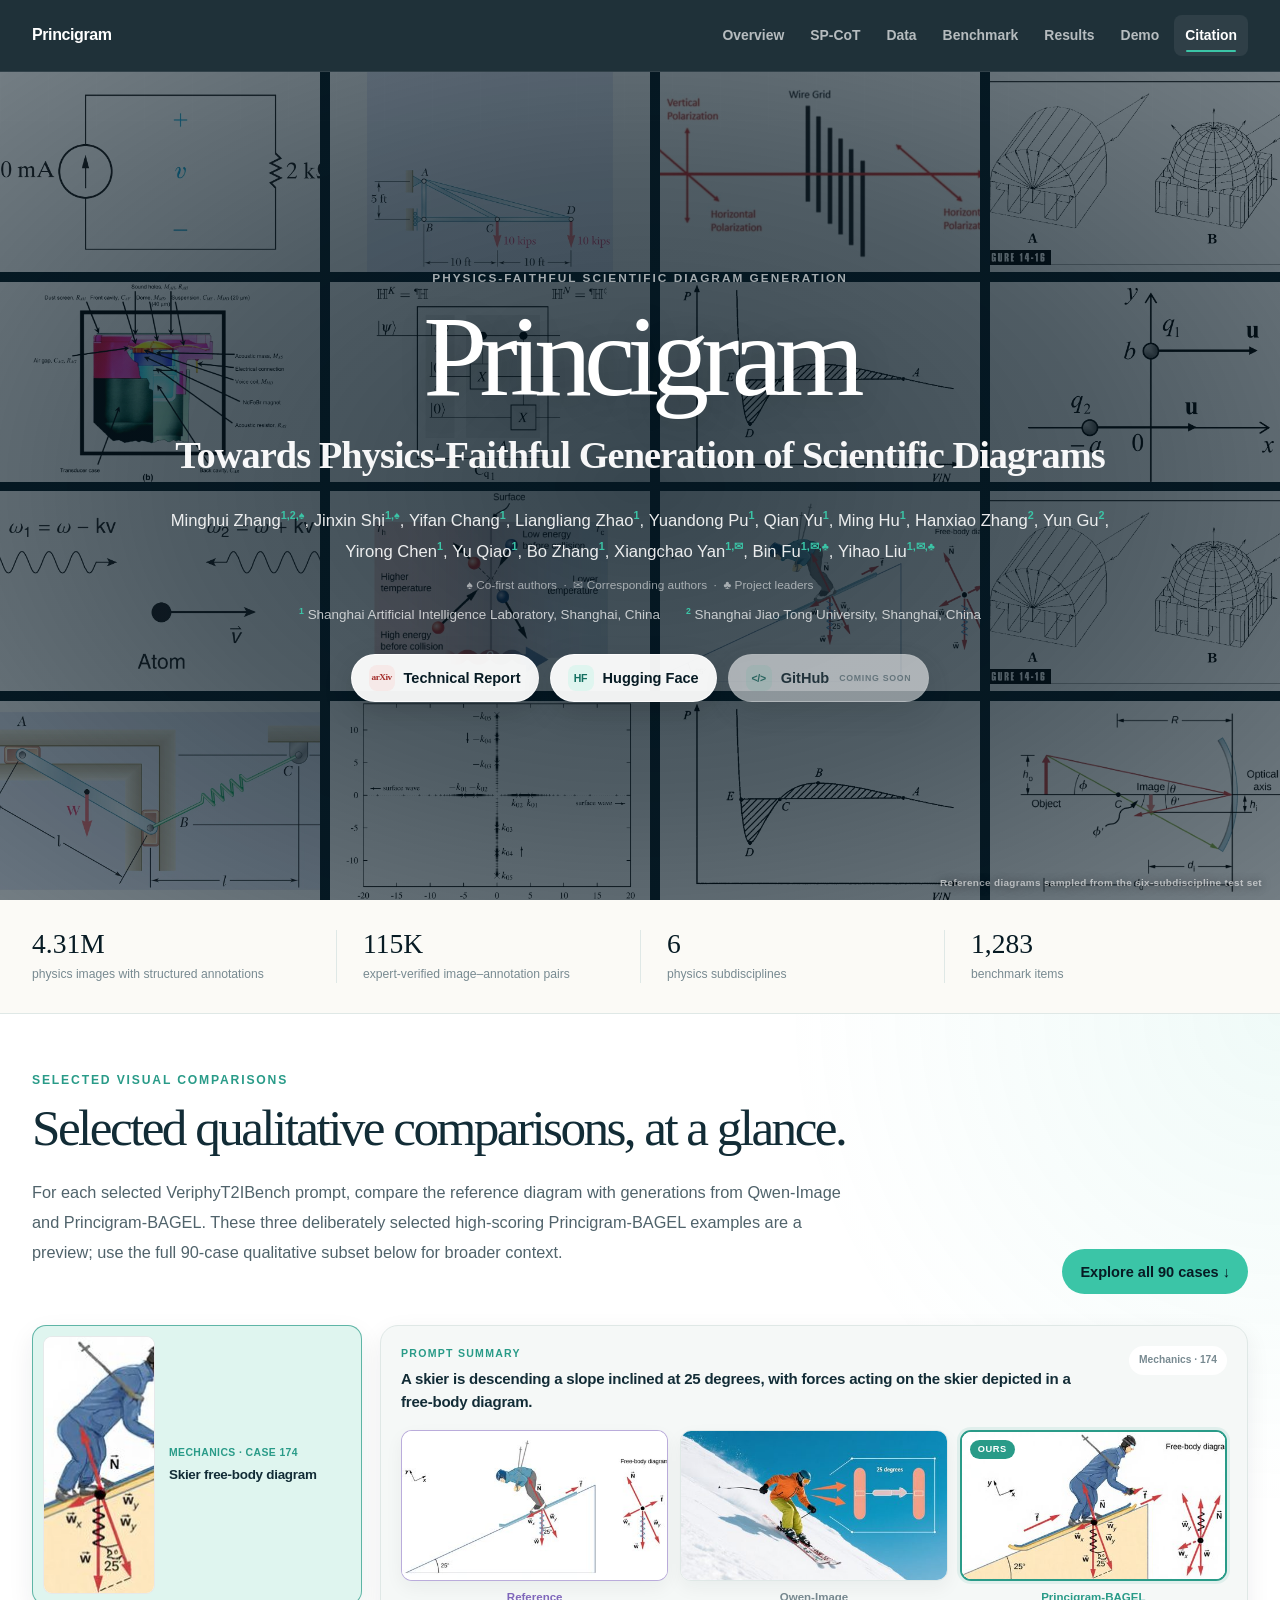
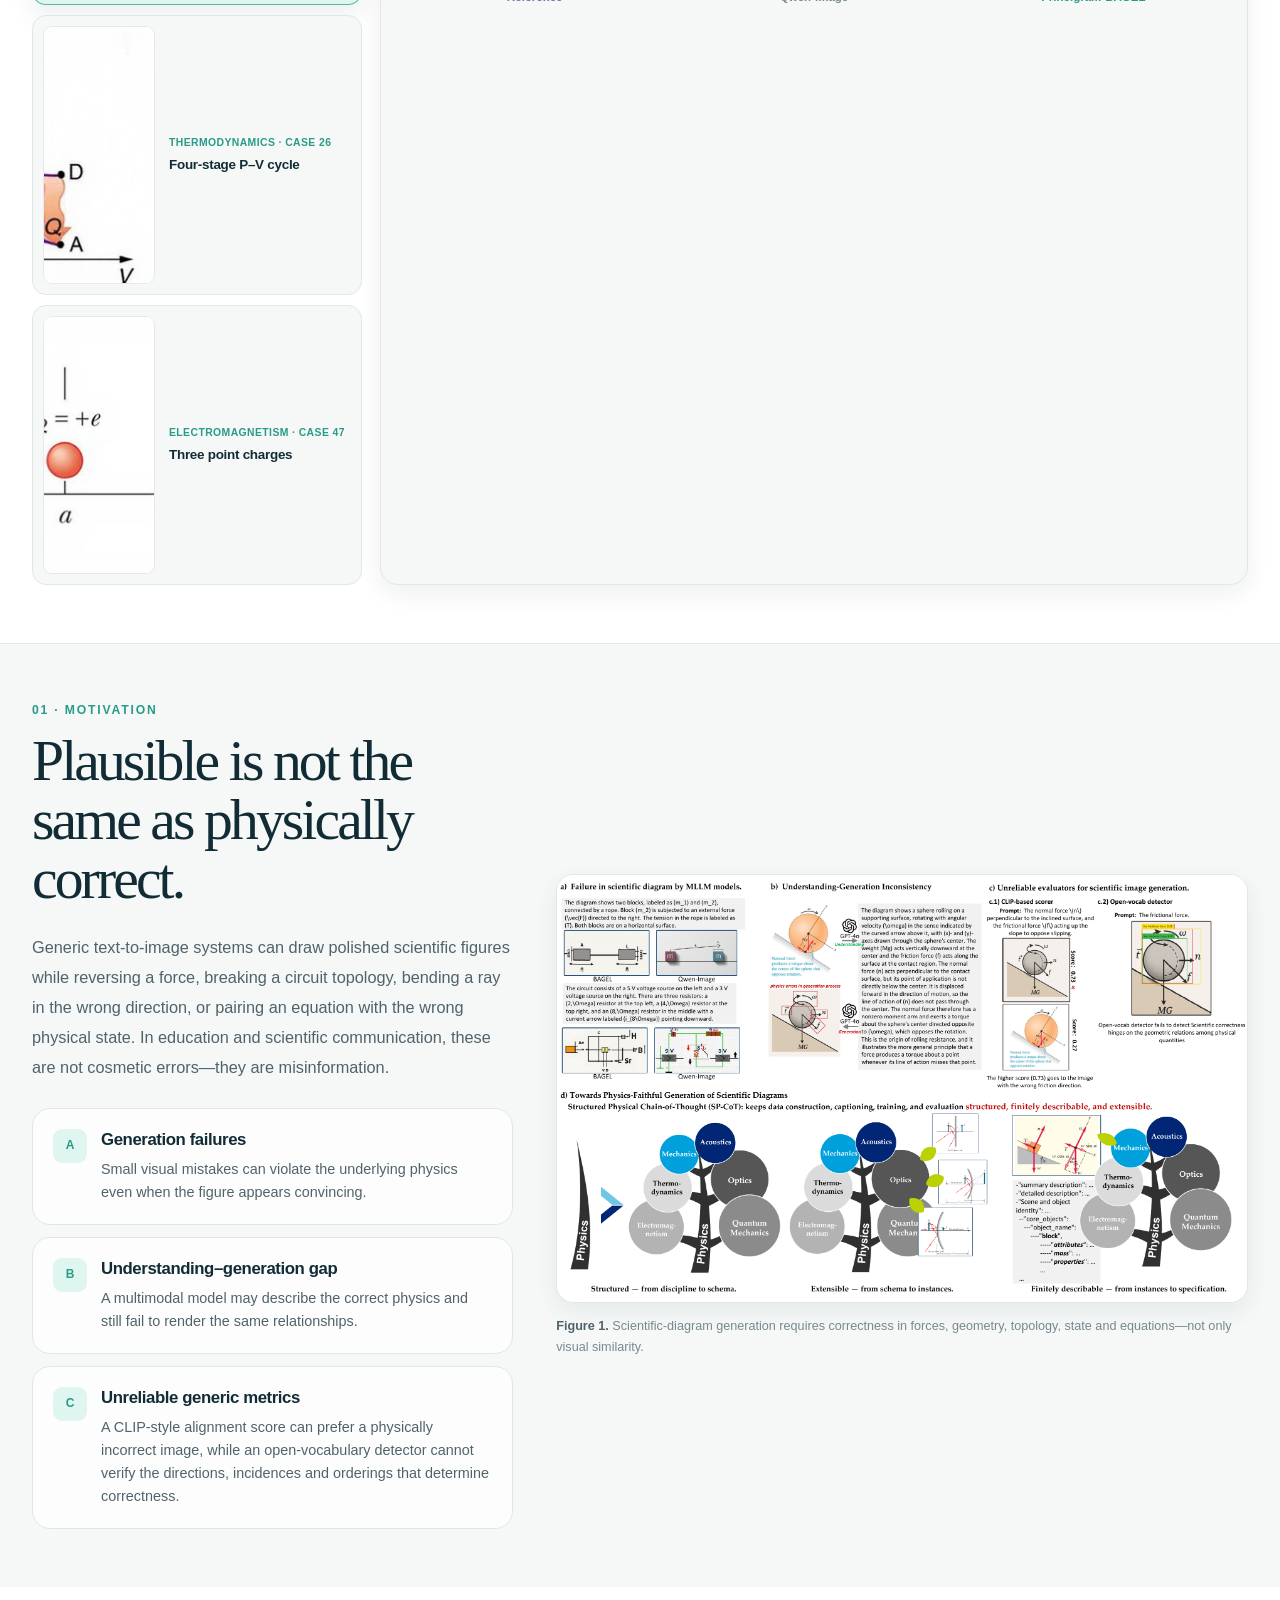
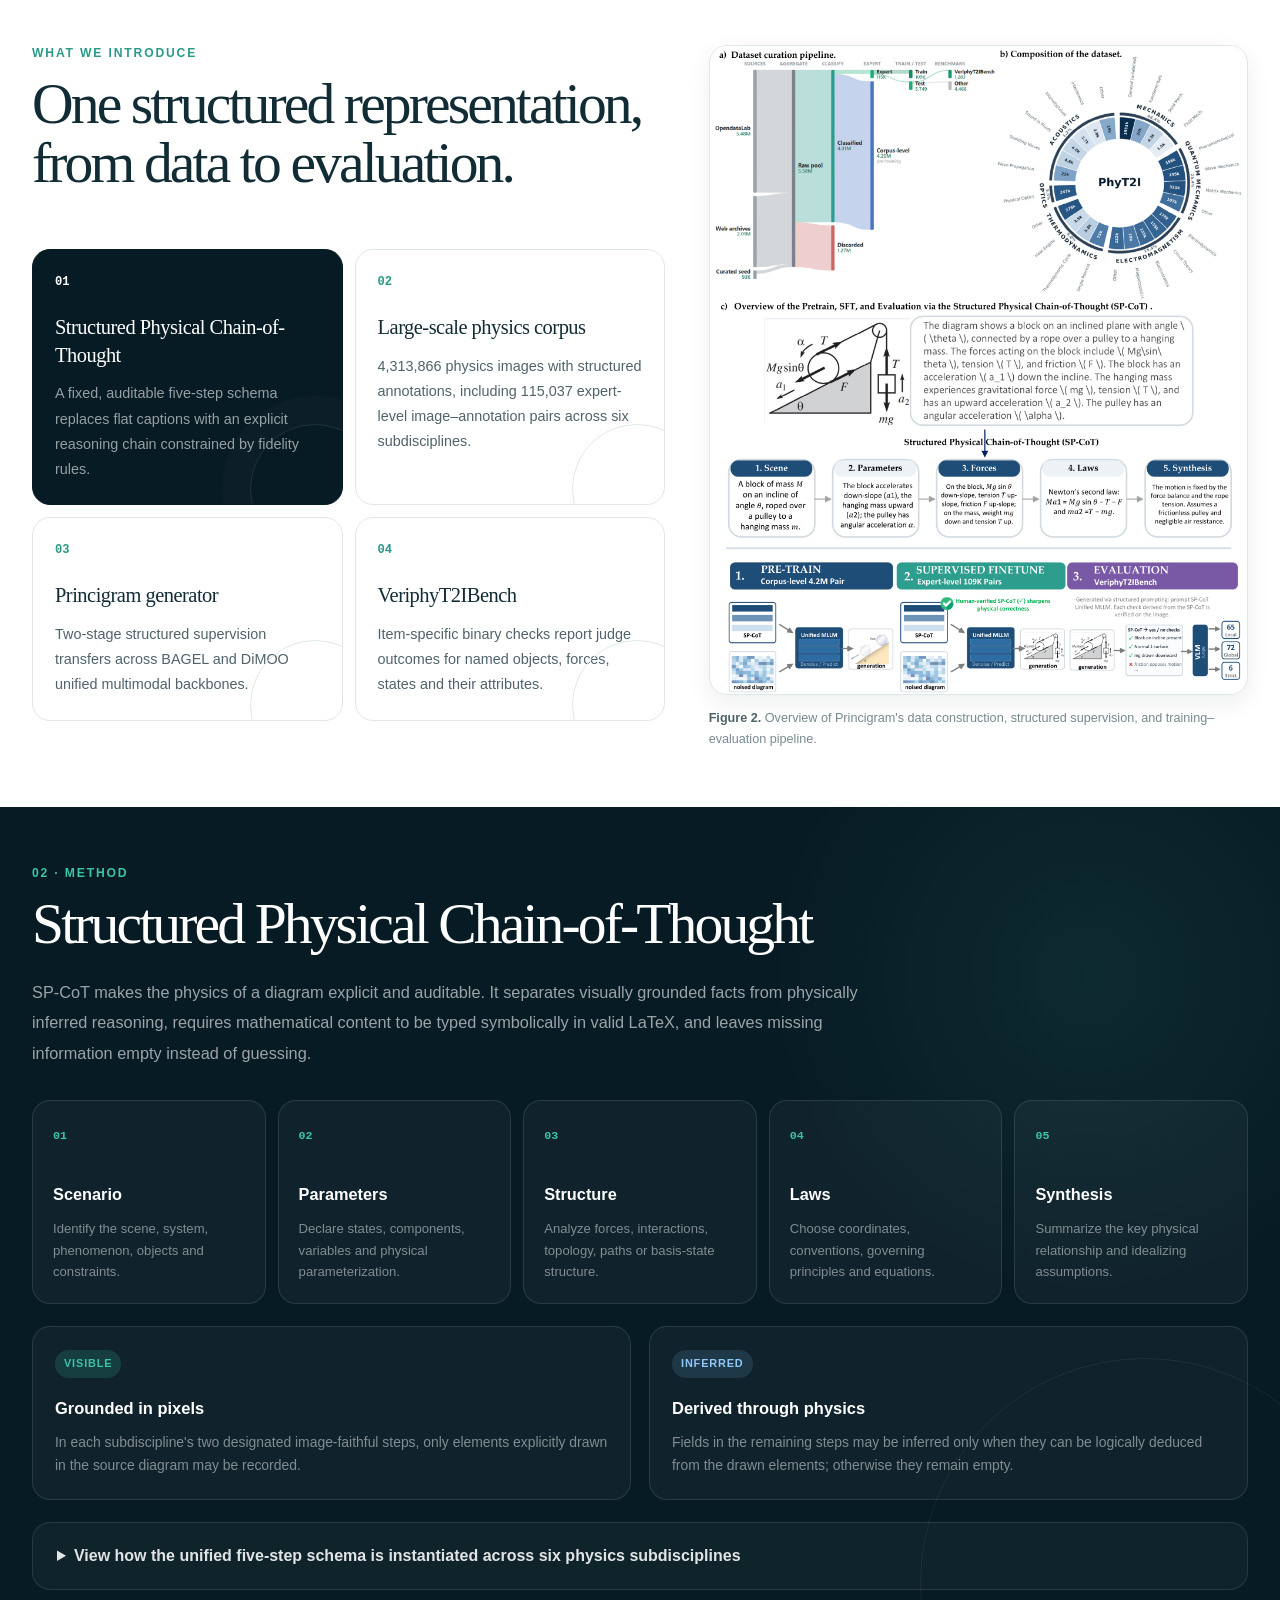
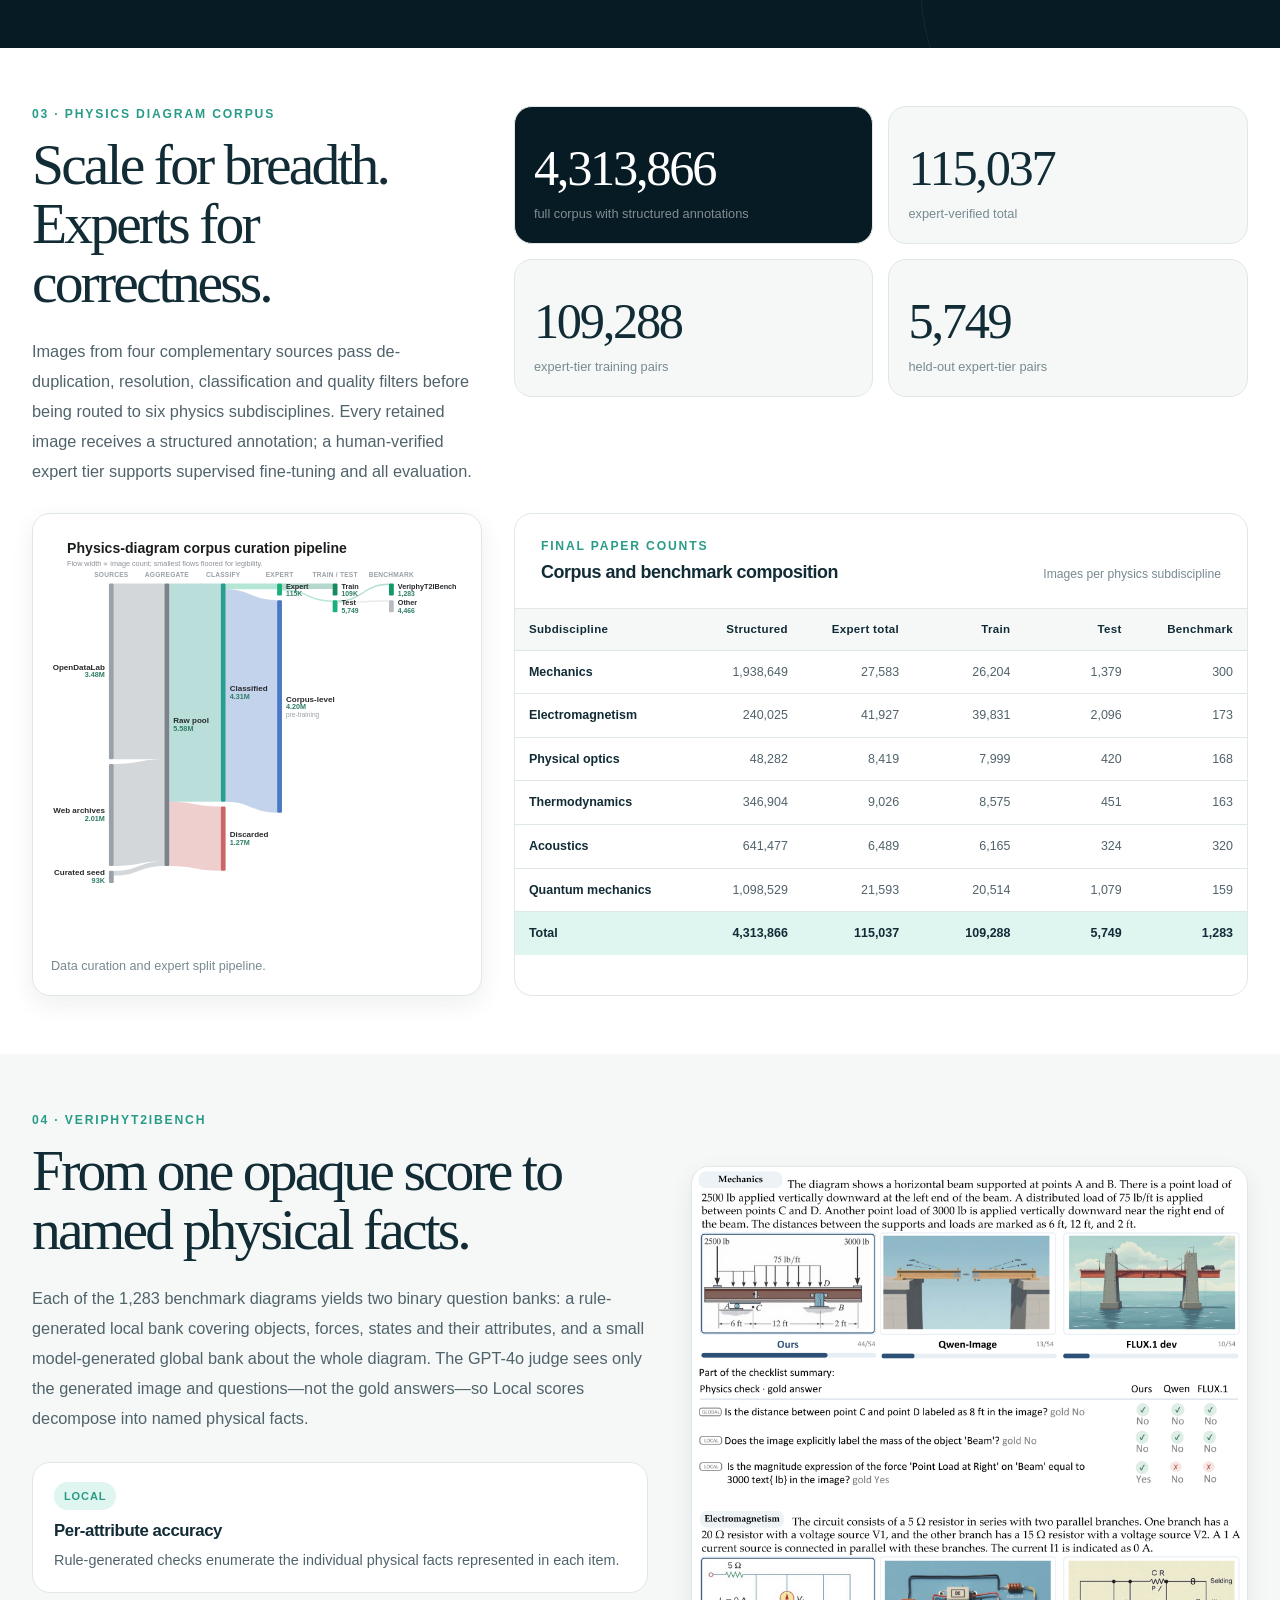
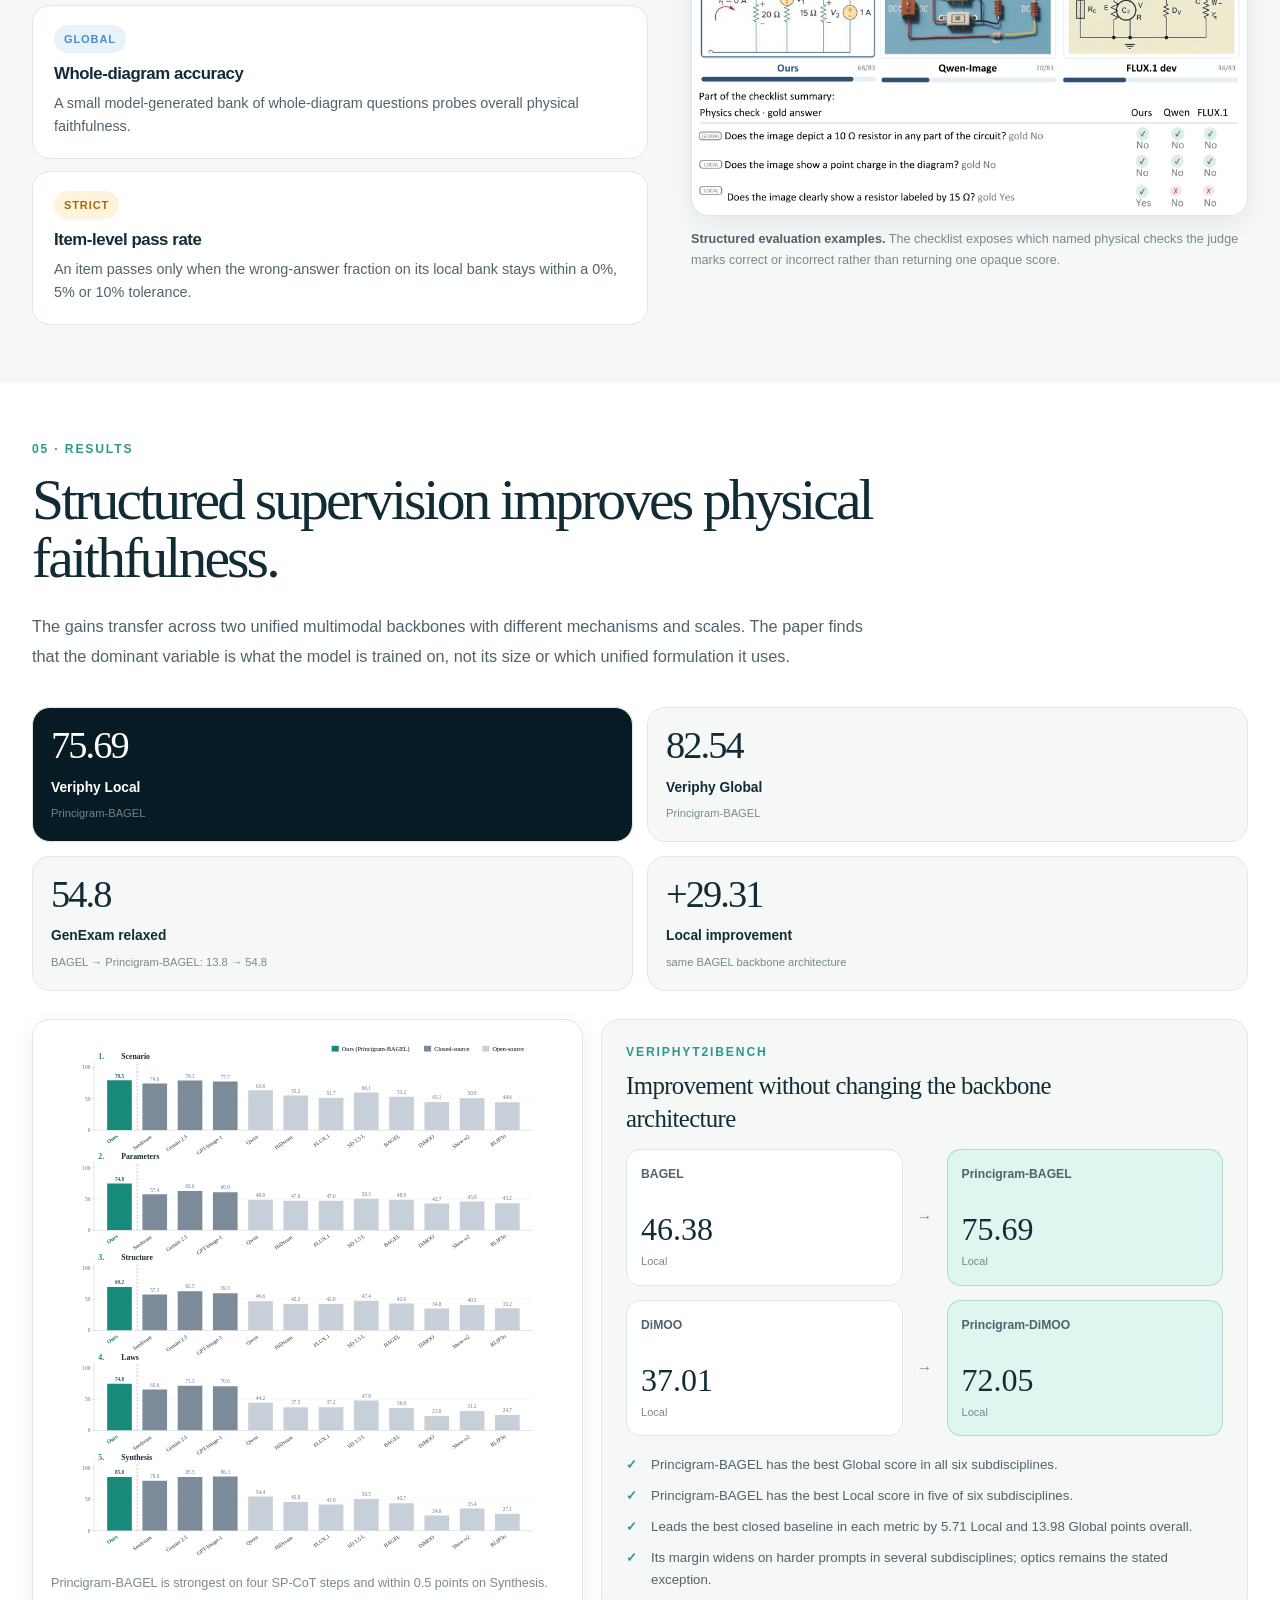
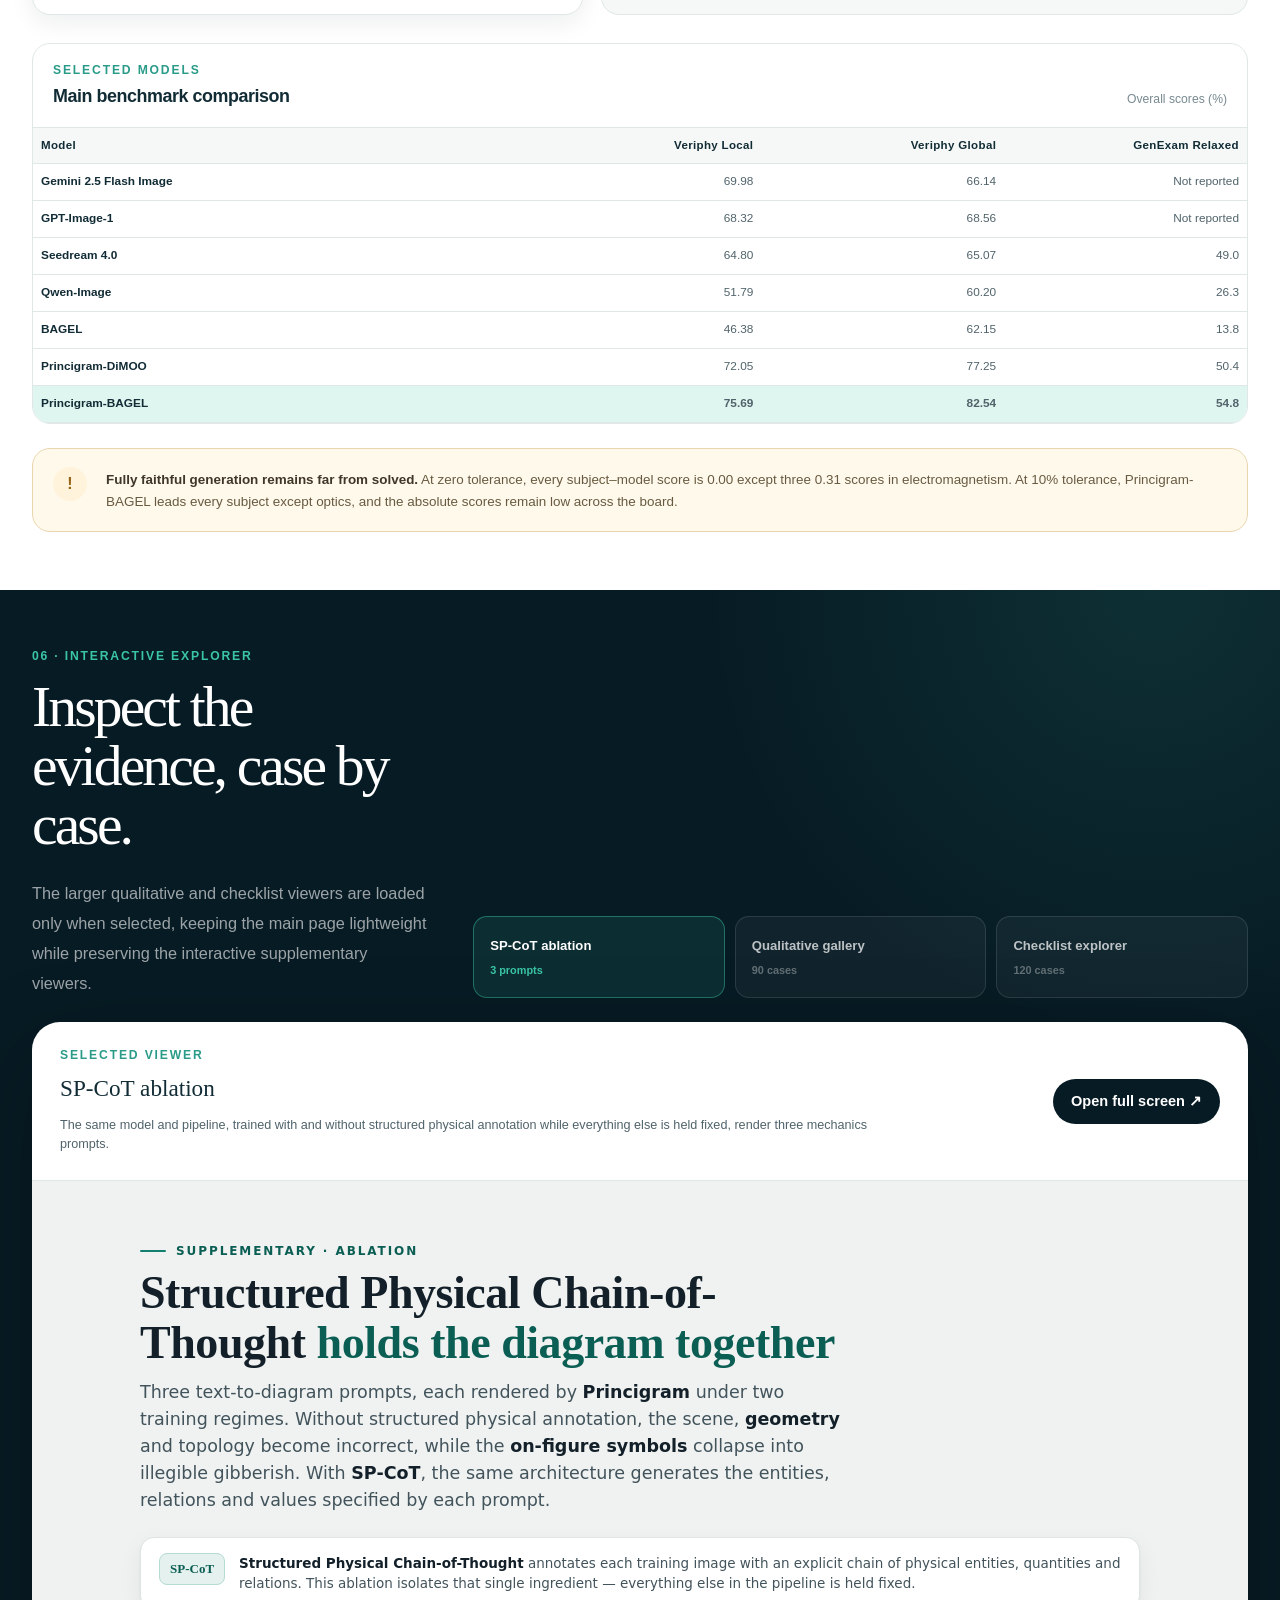
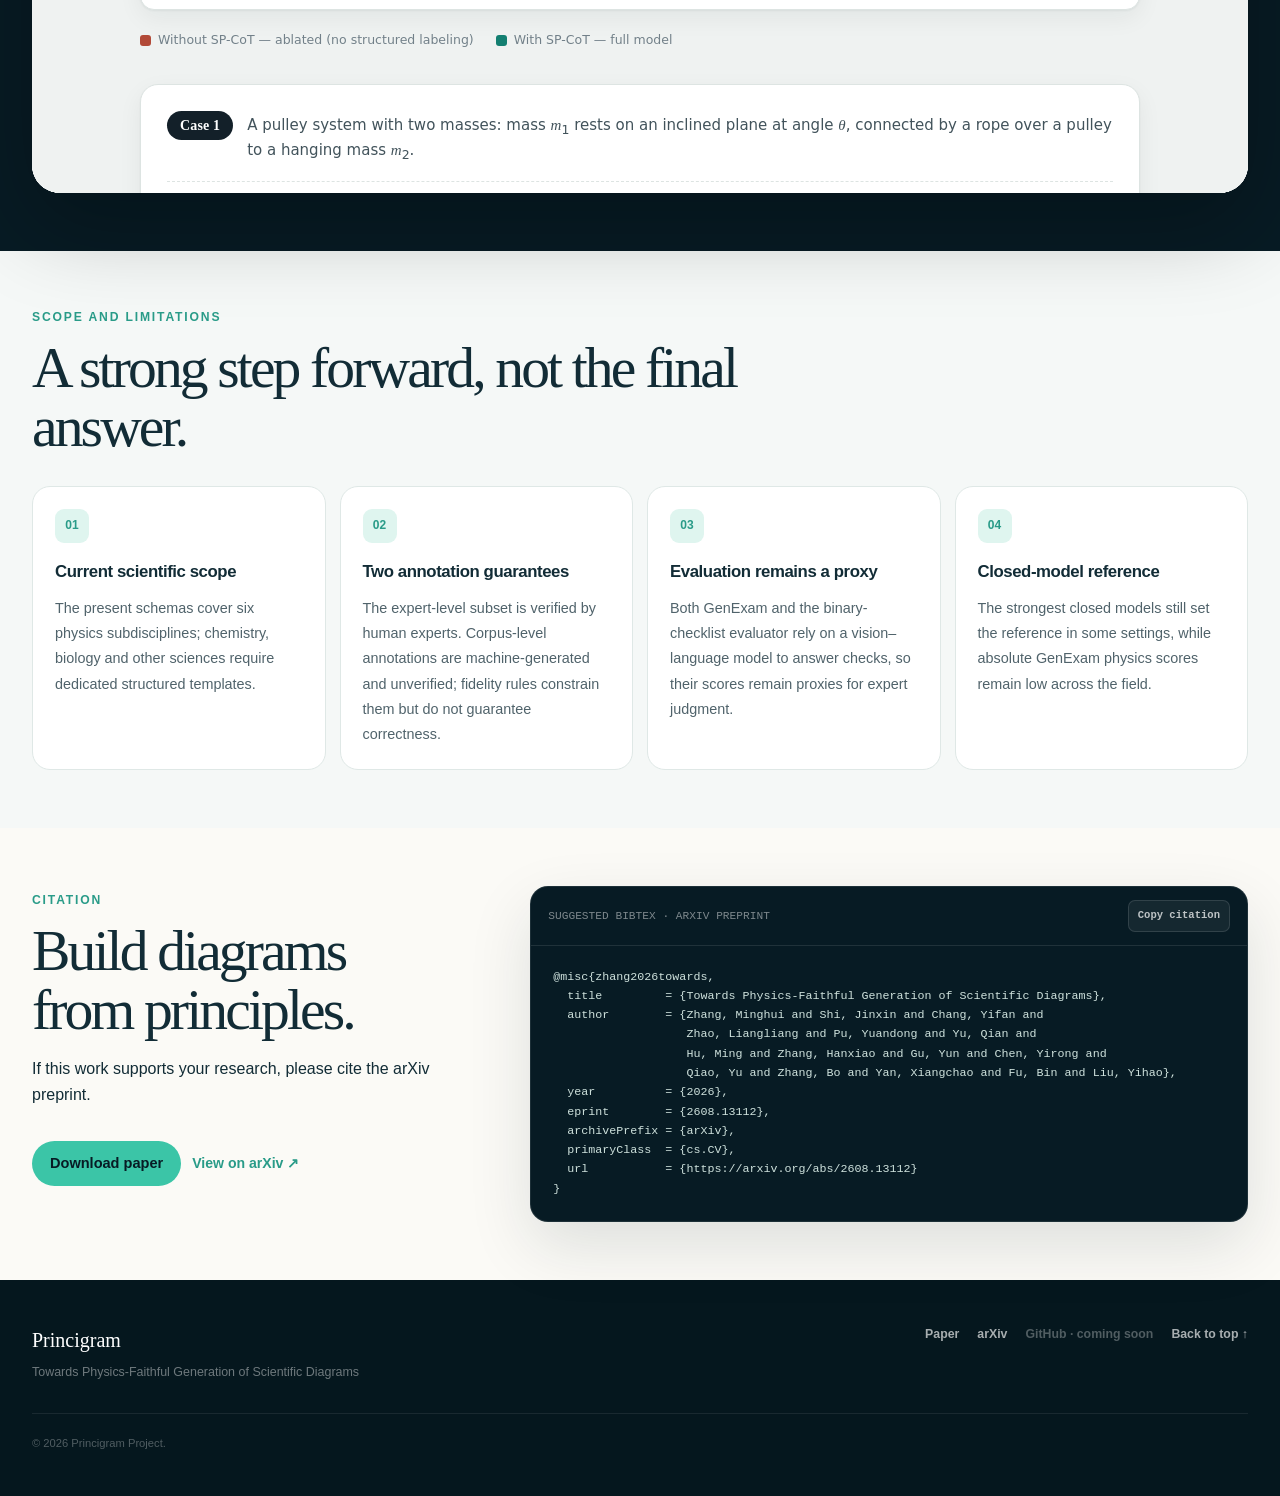
==== commit 4cd5de4d: "Add sampled hero gallery and featured comparisons" ====
--- a/index.html
+++ b/index.html
@@ -19,8 +19,8 @@
 
     <link rel="canonical" href="https://sjxer.github.io/SP-CoT.github.io/">
     <link rel="icon" href="assets/favicon.svg" type="image/svg+xml">
-    <link rel="stylesheet" href="styles.css?v=20260819-6">
-    <script src="scripts.js" defer></script>
+    <link rel="stylesheet" href="styles.css?v=20260819-7">
+    <script src="scripts.js?v=20260819-2" defer></script>
   </head>
 
   <body>
@@ -108,105 +108,86 @@
           </div>
         </div>
 
-        <!-- Nine curated Princigram-BAGEL outputs repeated across four moving background tracks. -->
-        <div class="hero-gallery" aria-hidden="true">
+        <!-- Thirty reproducibly sampled SciT2I test-set references across six physics subdisciplines. -->
+        <div class="hero-gallery" aria-hidden="true" data-hero-gallery>
           <div class="hero-gallery-row">
             <div class="hero-gallery-set">
-              <img src="assets/hero/electromagnetism-charges.jpg" alt="" width="460" height="258" decoding="async">
-              <img src="assets/hero/mechanics-forces.jpg" alt="" width="460" height="258" decoding="async">
-              <img src="assets/hero/physical-optics-rays.jpg" alt="" width="460" height="258" decoding="async">
-              <img src="assets/hero/acoustics-waves.jpg" alt="" width="460" height="258" decoding="async">
-              <img src="assets/hero/quantum-mechanics.jpg" alt="" width="460" height="258" decoding="async">
-              <img src="assets/hero/thermodynamics-cycle.jpg" alt="" width="460" height="258" decoding="async">
-              <img src="assets/hero/electromagnetism-waveform.jpg" alt="" width="460" height="258" decoding="async">
-              <img src="assets/hero/mechanics-stress.jpg" alt="" width="460" height="258" decoding="async">
-              <img src="assets/hero/thermodynamics-turbine.jpg" alt="" width="460" height="258" decoding="async">
-            </div>
-            <div class="hero-gallery-set">
-              <img src="assets/hero/electromagnetism-charges.jpg" alt="" width="460" height="258" decoding="async">
-              <img src="assets/hero/mechanics-forces.jpg" alt="" width="460" height="258" decoding="async">
-              <img src="assets/hero/physical-optics-rays.jpg" alt="" width="460" height="258" decoding="async">
-              <img src="assets/hero/acoustics-waves.jpg" alt="" width="460" height="258" decoding="async">
-              <img src="assets/hero/quantum-mechanics.jpg" alt="" width="460" height="258" decoding="async">
-              <img src="assets/hero/thermodynamics-cycle.jpg" alt="" width="460" height="258" decoding="async">
-              <img src="assets/hero/electromagnetism-waveform.jpg" alt="" width="460" height="258" decoding="async">
-              <img src="assets/hero/mechanics-stress.jpg" alt="" width="460" height="258" decoding="async">
-              <img src="assets/hero/thermodynamics-turbine.jpg" alt="" width="460" height="258" decoding="async">
+              <img src="assets/hero/inhouse/electromagnetism-183.webp" alt="" width="1200" height="675" decoding="async">
+              <img src="assets/hero/inhouse/mechanics-106.webp" alt="" width="1200" height="675" decoding="async">
+              <img src="assets/hero/inhouse/optics-105.webp" alt="" width="1200" height="675" decoding="async">
+              <img src="assets/hero/inhouse/physical-acoustics-133.webp" alt="" width="1200" height="675" decoding="async">
+              <img src="assets/hero/inhouse/quantum-mechanics-148.webp" alt="" width="1200" height="675" decoding="async">
+              <img src="assets/hero/inhouse/thermodynamics-112.webp" alt="" width="1200" height="675" decoding="async">
+              <img src="assets/hero/inhouse/electromagnetism-284.webp" alt="" width="1200" height="675" decoding="async">
+              <img src="assets/hero/inhouse/mechanics-107.webp" alt="" width="1200" height="675" decoding="async">
+              <img src="assets/hero/inhouse/optics-166.webp" alt="" width="1200" height="675" decoding="async">
+              <img src="assets/hero/inhouse/physical-acoustics-48.webp" alt="" width="1200" height="675" decoding="async">
+              <img src="assets/hero/inhouse/quantum-mechanics-2.webp" alt="" width="1200" height="675" decoding="async">
+              <img src="assets/hero/inhouse/thermodynamics-117.webp" alt="" width="1200" height="675" decoding="async">
+              <img src="assets/hero/inhouse/electromagnetism-306.webp" alt="" width="1200" height="675" decoding="async">
+              <img src="assets/hero/inhouse/mechanics-174.webp" alt="" width="1200" height="675" decoding="async">
+              <img src="assets/hero/inhouse/optics-58.webp" alt="" width="1200" height="675" decoding="async">
             </div>
           </div>
           <div class="hero-gallery-row">
             <div class="hero-gallery-set">
-              <img src="assets/hero/electromagnetism-waveform.jpg" alt="" width="460" height="258" decoding="async">
-              <img src="assets/hero/mechanics-stress.jpg" alt="" width="460" height="258" decoding="async">
-              <img src="assets/hero/thermodynamics-turbine.jpg" alt="" width="460" height="258" decoding="async">
-              <img src="assets/hero/electromagnetism-charges.jpg" alt="" width="460" height="258" decoding="async">
-              <img src="assets/hero/mechanics-forces.jpg" alt="" width="460" height="258" decoding="async">
-              <img src="assets/hero/physical-optics-rays.jpg" alt="" width="460" height="258" decoding="async">
-              <img src="assets/hero/acoustics-waves.jpg" alt="" width="460" height="258" decoding="async">
-              <img src="assets/hero/quantum-mechanics.jpg" alt="" width="460" height="258" decoding="async">
-              <img src="assets/hero/thermodynamics-cycle.jpg" alt="" width="460" height="258" decoding="async">
-            </div>
-            <div class="hero-gallery-set">
-              <img src="assets/hero/electromagnetism-waveform.jpg" alt="" width="460" height="258" decoding="async">
-              <img src="assets/hero/mechanics-stress.jpg" alt="" width="460" height="258" decoding="async">
-              <img src="assets/hero/thermodynamics-turbine.jpg" alt="" width="460" height="258" decoding="async">
-              <img src="assets/hero/electromagnetism-charges.jpg" alt="" width="460" height="258" decoding="async">
-              <img src="assets/hero/mechanics-forces.jpg" alt="" width="460" height="258" decoding="async">
-              <img src="assets/hero/physical-optics-rays.jpg" alt="" width="460" height="258" decoding="async">
-              <img src="assets/hero/acoustics-waves.jpg" alt="" width="460" height="258" decoding="async">
-              <img src="assets/hero/quantum-mechanics.jpg" alt="" width="460" height="258" decoding="async">
-              <img src="assets/hero/thermodynamics-cycle.jpg" alt="" width="460" height="258" decoding="async">
+              <img src="assets/hero/inhouse/physical-acoustics-50.webp" alt="" width="1200" height="675" decoding="async">
+              <img src="assets/hero/inhouse/quantum-mechanics-78.webp" alt="" width="1200" height="675" decoding="async">
+              <img src="assets/hero/inhouse/thermodynamics-160.webp" alt="" width="1200" height="675" decoding="async">
+              <img src="assets/hero/inhouse/electromagnetism-71.webp" alt="" width="1200" height="675" decoding="async">
+              <img src="assets/hero/inhouse/mechanics-197.webp" alt="" width="1200" height="675" decoding="async">
+              <img src="assets/hero/inhouse/optics-70.webp" alt="" width="1200" height="675" decoding="async">
+              <img src="assets/hero/inhouse/physical-acoustics-89.webp" alt="" width="1200" height="675" decoding="async">
+              <img src="assets/hero/inhouse/quantum-mechanics-80.webp" alt="" width="1200" height="675" decoding="async">
+              <img src="assets/hero/inhouse/thermodynamics-71.webp" alt="" width="1200" height="675" decoding="async">
+              <img src="assets/hero/inhouse/electromagnetism-88.webp" alt="" width="1200" height="675" decoding="async">
+              <img src="assets/hero/inhouse/mechanics-273.webp" alt="" width="1200" height="675" decoding="async">
+              <img src="assets/hero/inhouse/optics-8.webp" alt="" width="1200" height="675" decoding="async">
+              <img src="assets/hero/inhouse/physical-acoustics-92.webp" alt="" width="1200" height="675" decoding="async">
+              <img src="assets/hero/inhouse/quantum-mechanics-89.webp" alt="" width="1200" height="675" decoding="async">
+              <img src="assets/hero/inhouse/thermodynamics-73.webp" alt="" width="1200" height="675" decoding="async">
             </div>
           </div>
           <div class="hero-gallery-row">
             <div class="hero-gallery-set">
-              <img src="assets/hero/acoustics-waves.jpg" alt="" width="460" height="258" decoding="async">
-              <img src="assets/hero/quantum-mechanics.jpg" alt="" width="460" height="258" decoding="async">
-              <img src="assets/hero/thermodynamics-cycle.jpg" alt="" width="460" height="258" decoding="async">
-              <img src="assets/hero/electromagnetism-waveform.jpg" alt="" width="460" height="258" decoding="async">
-              <img src="assets/hero/mechanics-stress.jpg" alt="" width="460" height="258" decoding="async">
-              <img src="assets/hero/thermodynamics-turbine.jpg" alt="" width="460" height="258" decoding="async">
-              <img src="assets/hero/electromagnetism-charges.jpg" alt="" width="460" height="258" decoding="async">
-              <img src="assets/hero/mechanics-forces.jpg" alt="" width="460" height="258" decoding="async">
-              <img src="assets/hero/physical-optics-rays.jpg" alt="" width="460" height="258" decoding="async">
-            </div>
-            <div class="hero-gallery-set">
-              <img src="assets/hero/acoustics-waves.jpg" alt="" width="460" height="258" decoding="async">
-              <img src="assets/hero/quantum-mechanics.jpg" alt="" width="460" height="258" decoding="async">
-              <img src="assets/hero/thermodynamics-cycle.jpg" alt="" width="460" height="258" decoding="async">
-              <img src="assets/hero/electromagnetism-waveform.jpg" alt="" width="460" height="258" decoding="async">
-              <img src="assets/hero/mechanics-stress.jpg" alt="" width="460" height="258" decoding="async">
-              <img src="assets/hero/thermodynamics-turbine.jpg" alt="" width="460" height="258" decoding="async">
-              <img src="assets/hero/electromagnetism-charges.jpg" alt="" width="460" height="258" decoding="async">
-              <img src="assets/hero/mechanics-forces.jpg" alt="" width="460" height="258" decoding="async">
-              <img src="assets/hero/physical-optics-rays.jpg" alt="" width="460" height="258" decoding="async">
+              <img src="assets/hero/inhouse/quantum-mechanics-2.webp" alt="" width="1200" height="675" decoding="async">
+              <img src="assets/hero/inhouse/thermodynamics-112.webp" alt="" width="1200" height="675" decoding="async">
+              <img src="assets/hero/inhouse/mechanics-174.webp" alt="" width="1200" height="675" decoding="async">
+              <img src="assets/hero/inhouse/physical-acoustics-133.webp" alt="" width="1200" height="675" decoding="async">
+              <img src="assets/hero/inhouse/electromagnetism-306.webp" alt="" width="1200" height="675" decoding="async">
+              <img src="assets/hero/inhouse/optics-166.webp" alt="" width="1200" height="675" decoding="async">
+              <img src="assets/hero/inhouse/thermodynamics-117.webp" alt="" width="1200" height="675" decoding="async">
+              <img src="assets/hero/inhouse/electromagnetism-183.webp" alt="" width="1200" height="675" decoding="async">
+              <img src="assets/hero/inhouse/physical-acoustics-48.webp" alt="" width="1200" height="675" decoding="async">
+              <img src="assets/hero/inhouse/mechanics-106.webp" alt="" width="1200" height="675" decoding="async">
+              <img src="assets/hero/inhouse/quantum-mechanics-148.webp" alt="" width="1200" height="675" decoding="async">
+              <img src="assets/hero/inhouse/optics-58.webp" alt="" width="1200" height="675" decoding="async">
+              <img src="assets/hero/inhouse/electromagnetism-284.webp" alt="" width="1200" height="675" decoding="async">
+              <img src="assets/hero/inhouse/mechanics-107.webp" alt="" width="1200" height="675" decoding="async">
+              <img src="assets/hero/inhouse/optics-105.webp" alt="" width="1200" height="675" decoding="async">
             </div>
           </div>
           <div class="hero-gallery-row">
             <div class="hero-gallery-set">
-              <img src="assets/hero/mechanics-forces.jpg" alt="" width="460" height="258" decoding="async">
-              <img src="assets/hero/thermodynamics-cycle.jpg" alt="" width="460" height="258" decoding="async">
-              <img src="assets/hero/electromagnetism-charges.jpg" alt="" width="460" height="258" decoding="async">
-              <img src="assets/hero/quantum-mechanics.jpg" alt="" width="460" height="258" decoding="async">
-              <img src="assets/hero/physical-optics-rays.jpg" alt="" width="460" height="258" decoding="async">
-              <img src="assets/hero/acoustics-waves.jpg" alt="" width="460" height="258" decoding="async">
-              <img src="assets/hero/electromagnetism-waveform.jpg" alt="" width="460" height="258" decoding="async">
-              <img src="assets/hero/mechanics-stress.jpg" alt="" width="460" height="258" decoding="async">
-              <img src="assets/hero/thermodynamics-turbine.jpg" alt="" width="460" height="258" decoding="async">
-            </div>
-            <div class="hero-gallery-set">
-              <img src="assets/hero/mechanics-forces.jpg" alt="" width="460" height="258" decoding="async">
-              <img src="assets/hero/thermodynamics-cycle.jpg" alt="" width="460" height="258" decoding="async">
-              <img src="assets/hero/electromagnetism-charges.jpg" alt="" width="460" height="258" decoding="async">
-              <img src="assets/hero/quantum-mechanics.jpg" alt="" width="460" height="258" decoding="async">
-              <img src="assets/hero/physical-optics-rays.jpg" alt="" width="460" height="258" decoding="async">
-              <img src="assets/hero/acoustics-waves.jpg" alt="" width="460" height="258" decoding="async">
-              <img src="assets/hero/electromagnetism-waveform.jpg" alt="" width="460" height="258" decoding="async">
-              <img src="assets/hero/mechanics-stress.jpg" alt="" width="460" height="258" decoding="async">
-              <img src="assets/hero/thermodynamics-turbine.jpg" alt="" width="460" height="258" decoding="async">
-            </div>
-          </div>
-        </div>
+              <img src="assets/hero/inhouse/mechanics-273.webp" alt="" width="1200" height="675" decoding="async">
+              <img src="assets/hero/inhouse/physical-acoustics-92.webp" alt="" width="1200" height="675" decoding="async">
+              <img src="assets/hero/inhouse/thermodynamics-160.webp" alt="" width="1200" height="675" decoding="async">
+              <img src="assets/hero/inhouse/optics-70.webp" alt="" width="1200" height="675" decoding="async">
+              <img src="assets/hero/inhouse/quantum-mechanics-89.webp" alt="" width="1200" height="675" decoding="async">
+              <img src="assets/hero/inhouse/electromagnetism-71.webp" alt="" width="1200" height="675" decoding="async">
+              <img src="assets/hero/inhouse/physical-acoustics-50.webp" alt="" width="1200" height="675" decoding="async">
+              <img src="assets/hero/inhouse/thermodynamics-73.webp" alt="" width="1200" height="675" decoding="async">
+              <img src="assets/hero/inhouse/quantum-mechanics-78.webp" alt="" width="1200" height="675" decoding="async">
+              <img src="assets/hero/inhouse/optics-8.webp" alt="" width="1200" height="675" decoding="async">
+              <img src="assets/hero/inhouse/mechanics-197.webp" alt="" width="1200" height="675" decoding="async">
+              <img src="assets/hero/inhouse/electromagnetism-88.webp" alt="" width="1200" height="675" decoding="async">
+              <img src="assets/hero/inhouse/physical-acoustics-89.webp" alt="" width="1200" height="675" decoding="async">
+              <img src="assets/hero/inhouse/thermodynamics-71.webp" alt="" width="1200" height="675" decoding="async">
+              <img src="assets/hero/inhouse/quantum-mechanics-80.webp" alt="" width="1200" height="675" decoding="async">
+            </div>
+          </div>
+        </div>
+        <p class="hero-gallery-caption">Reference diagrams sampled from the six-subdiscipline test set</p>
       </section>
 
       <section class="project-facts" aria-label="Project statistics">
@@ -228,6 +209,178 @@
             <dd>benchmark items</dd>
           </div>
         </dl>
+      </section>
+
+      <section class="section featured-showcase" id="featured-comparisons" aria-labelledby="featured-title">
+        <div class="page-shell page-shell-wide">
+          <div class="featured-showcase-heading">
+            <div class="section-heading compact">
+              <p class="section-kicker">Selected visual comparisons</p>
+              <h2 id="featured-title">Selected qualitative comparisons, at a glance.</h2>
+              <p>
+                For each selected VeriphyT2IBench prompt, compare the reference diagram with generations
+                from Qwen-Image and Princigram-BAGEL. These three deliberately selected high-scoring
+                Princigram-BAGEL examples are a preview; use the full 90-case qualitative subset below
+                for broader context.
+              </p>
+            </div>
+            <a class="button button-primary featured-showcase-cta" href="#interactive" data-open-qualitative>
+              Explore all 90 cases ↓
+            </a>
+          </div>
+
+          <div class="featured-showcase-body">
+            <div class="showcase-tabs" role="tablist" aria-label="Featured comparison cases">
+              <button
+                class="showcase-tab is-active"
+                id="showcase-tab-mechanics-174"
+                type="button"
+                role="tab"
+                aria-selected="true"
+                aria-controls="showcase-panel-mechanics-174"
+                data-showcase-tab
+              >
+                <img src="assets/showcase/mechanics-174-princigram-bagel.jpg" alt="" width="460" height="258" decoding="async">
+                <span><small>Mechanics · Case 174</small><strong>Skier free-body diagram</strong></span>
+              </button>
+              <button
+                class="showcase-tab"
+                id="showcase-tab-thermodynamics-26"
+                type="button"
+                role="tab"
+                aria-selected="false"
+                aria-controls="showcase-panel-thermodynamics-26"
+                tabindex="-1"
+                data-showcase-tab
+              >
+                <img src="assets/showcase/thermodynamics-26-princigram-bagel.jpg" alt="" width="460" height="258" loading="lazy" decoding="async">
+                <span><small>Thermodynamics · Case 26</small><strong>Four-stage P–V cycle</strong></span>
+              </button>
+              <button
+                class="showcase-tab"
+                id="showcase-tab-electromagnetism-47"
+                type="button"
+                role="tab"
+                aria-selected="false"
+                aria-controls="showcase-panel-electromagnetism-47"
+                tabindex="-1"
+                data-showcase-tab
+              >
+                <img src="assets/showcase/electromagnetism-47-princigram-bagel.jpg" alt="" width="460" height="258" loading="lazy" decoding="async">
+                <span><small>Electromagnetism · Case 47</small><strong>Three point charges</strong></span>
+              </button>
+            </div>
+
+            <div class="showcase-panels">
+              <article
+                class="showcase-panel"
+                id="showcase-panel-mechanics-174"
+                role="tabpanel"
+                aria-labelledby="showcase-tab-mechanics-174"
+                tabindex="0"
+                data-showcase-panel
+              >
+                <div class="showcase-panel-heading">
+                  <div><p>Prompt summary</p><h3>A skier is descending a slope inclined at 25 degrees, with forces acting on the skier depicted in a free-body diagram.</h3></div>
+                  <span>Mechanics · 174</span>
+                </div>
+                <div class="showcase-comparison-grid">
+                  <figure class="showcase-comparison is-reference">
+                    <button type="button" data-zoom="assets/showcase/mechanics-174-reference.jpg" data-caption="Mechanics case 174 · Reference diagram">
+                      <img src="assets/showcase/mechanics-174-reference.jpg" alt="Reference diagram for the skier free-body prompt" width="460" height="258" decoding="async">
+                    </button>
+                    <figcaption>Reference</figcaption>
+                  </figure>
+                  <figure class="showcase-comparison">
+                    <button type="button" data-zoom="assets/showcase/mechanics-174-qwen-image.jpg" data-caption="Mechanics case 174 · Qwen-Image generation">
+                      <img src="assets/showcase/mechanics-174-qwen-image.jpg" alt="Qwen-Image generation for the skier free-body prompt" width="460" height="258" decoding="async">
+                    </button>
+                    <figcaption>Qwen-Image</figcaption>
+                  </figure>
+                  <figure class="showcase-comparison is-ours">
+                    <button type="button" data-zoom="assets/showcase/mechanics-174-princigram-bagel.jpg" data-caption="Mechanics case 174 · Princigram-BAGEL generation">
+                      <span>Ours</span>
+                      <img src="assets/showcase/mechanics-174-princigram-bagel.jpg" alt="Princigram-BAGEL generation for the skier free-body prompt" width="460" height="258" decoding="async">
+                    </button>
+                    <figcaption>Princigram-BAGEL</figcaption>
+                  </figure>
+                </div>
+              </article>
+
+              <article
+                class="showcase-panel"
+                id="showcase-panel-thermodynamics-26"
+                role="tabpanel"
+                aria-labelledby="showcase-tab-thermodynamics-26"
+                tabindex="0"
+                data-showcase-panel
+                hidden
+              >
+                <div class="showcase-panel-heading">
+                  <div><p>Prompt summary</p><h3>An ideal gas undergoes a cyclic process consisting of four stages, as shown on a P–V diagram.</h3></div>
+                  <span>Thermodynamics · 26</span>
+                </div>
+                <div class="showcase-comparison-grid">
+                  <figure class="showcase-comparison is-reference">
+                    <button type="button" data-zoom="assets/showcase/thermodynamics-26-reference.jpg" data-caption="Thermodynamics case 26 · Reference diagram">
+                      <img src="assets/showcase/thermodynamics-26-reference.jpg" alt="Reference diagram for the four-stage P–V cycle prompt" width="460" height="258" loading="lazy" decoding="async">
+                    </button>
+                    <figcaption>Reference</figcaption>
+                  </figure>
+                  <figure class="showcase-comparison">
+                    <button type="button" data-zoom="assets/showcase/thermodynamics-26-qwen-image.jpg" data-caption="Thermodynamics case 26 · Qwen-Image generation">
+                      <img src="assets/showcase/thermodynamics-26-qwen-image.jpg" alt="Qwen-Image generation for the four-stage P–V cycle prompt" width="460" height="258" loading="lazy" decoding="async">
+                    </button>
+                    <figcaption>Qwen-Image</figcaption>
+                  </figure>
+                  <figure class="showcase-comparison is-ours">
+                    <button type="button" data-zoom="assets/showcase/thermodynamics-26-princigram-bagel.jpg" data-caption="Thermodynamics case 26 · Princigram-BAGEL generation">
+                      <span>Ours</span>
+                      <img src="assets/showcase/thermodynamics-26-princigram-bagel.jpg" alt="Princigram-BAGEL generation for the four-stage P–V cycle prompt" width="460" height="258" loading="lazy" decoding="async">
+                    </button>
+                    <figcaption>Princigram-BAGEL</figcaption>
+                  </figure>
+                </div>
+              </article>
+
+              <article
+                class="showcase-panel"
+                id="showcase-panel-electromagnetism-47"
+                role="tabpanel"
+                aria-labelledby="showcase-tab-electromagnetism-47"
+                tabindex="0"
+                data-showcase-panel
+                hidden
+              >
+                <div class="showcase-panel-heading">
+                  <div><p>Prompt summary</p><h3>A linear arrangement of three point charges along the x-axis.</h3></div>
+                  <span>Electromagnetism · 47</span>
+                </div>
+                <div class="showcase-comparison-grid">
+                  <figure class="showcase-comparison is-reference">
+                    <button type="button" data-zoom="assets/showcase/electromagnetism-47-reference.jpg" data-caption="Electromagnetism case 47 · Reference diagram">
+                      <img src="assets/showcase/electromagnetism-47-reference.jpg" alt="Reference diagram for the three point charges prompt" width="460" height="258" loading="lazy" decoding="async">
+                    </button>
+                    <figcaption>Reference</figcaption>
+                  </figure>
+                  <figure class="showcase-comparison">
+                    <button type="button" data-zoom="assets/showcase/electromagnetism-47-qwen-image.jpg" data-caption="Electromagnetism case 47 · Qwen-Image generation">
+                      <img src="assets/showcase/electromagnetism-47-qwen-image.jpg" alt="Qwen-Image generation for the three point charges prompt" width="460" height="258" loading="lazy" decoding="async">
+                    </button>
+                    <figcaption>Qwen-Image</figcaption>
+                  </figure>
+                  <figure class="showcase-comparison is-ours">
+                    <button type="button" data-zoom="assets/showcase/electromagnetism-47-princigram-bagel.jpg" data-caption="Electromagnetism case 47 · Princigram-BAGEL generation">
+                      <span>Ours</span>
+                      <img src="assets/showcase/electromagnetism-47-princigram-bagel.jpg" alt="Princigram-BAGEL generation for the three point charges prompt" width="460" height="258" loading="lazy" decoding="async">
+                    </button>
+                    <figcaption>Princigram-BAGEL</figcaption>
+                  </figure>
+                </div>
+              </article>
+            </div>
+          </div>
+        </div>
       </section>
 
       <section class="section section-soft" id="overview" aria-labelledby="overview-title">
@@ -595,34 +748,42 @@
           <div class="demo-picker" role="tablist" aria-label="Interactive result viewers">
             <button
               class="demo-tab is-active"
+              id="demo-tab-ablation"
               type="button"
               role="tab"
               aria-selected="true"
+              aria-controls="demo-panel"
               data-demo-src="assets/demos/spcot-ablation.html"
               data-demo-title="SP-CoT ablation"
               data-demo-description="The same model and pipeline, trained with and without structured physical annotation while everything else is held fixed, render three mechanics prompts."
             >SP-CoT ablation <span>3 prompts</span></button>
             <button
               class="demo-tab"
+              id="demo-tab-qualitative"
               type="button"
               role="tab"
               aria-selected="false"
+              aria-controls="demo-panel"
+              tabindex="-1"
               data-demo-src="assets/demos/qualitative-comparison.html"
               data-demo-title="Qualitative model comparison"
               data-demo-description="Explore an additional 90-case gallery based on VeriphyT2IBench evaluation data across six physics subdisciplines and twelve models; not all cases appear in the paper. This viewer is approximately 28 MB and loads on demand."
             >Qualitative gallery <span>90 cases</span></button>
             <button
               class="demo-tab"
+              id="demo-tab-checklist"
               type="button"
               role="tab"
               aria-selected="false"
+              aria-controls="demo-panel"
+              tabindex="-1"
               data-demo-src="assets/demos/structured-evaluation.html"
               data-demo-title="Structured checklist evaluation"
               data-demo-description="Review a 120-case companion viewer with reference, Princigram, Qwen-Image, FLUX.1 dev and item-specific checks; it extends the two examples in paper Figure 13. This viewer is approximately 21 MB and loads on demand."
             >Checklist explorer <span>120 cases</span></button>
           </div>
 
-          <div class="demo-panel" role="tabpanel">
+          <div class="demo-panel" id="demo-panel" role="tabpanel" aria-labelledby="demo-tab-ablation">
             <div class="demo-panel-bar">
               <div>
                 <p class="mini-kicker">Selected viewer</p>
@@ -714,11 +875,11 @@
       </div>
     </footer>
 
-    <dialog class="image-dialog" data-image-dialog>
+    <dialog class="image-dialog" aria-labelledby="image-dialog-caption" data-image-dialog>
       <button type="button" class="dialog-close" aria-label="Close image preview" data-dialog-close>×</button>
       <div class="dialog-content">
-        <img src="" alt="" data-dialog-image>
-        <p data-dialog-caption></p>
+        <img alt="" data-dialog-image>
+        <p id="image-dialog-caption" data-dialog-caption></p>
       </div>
     </dialog>
   </body>
--- a/styles.css
+++ b/styles.css
@@ -492,11 +492,14 @@
 }
 
 .hero-gallery-row {
-  animation: hero-gallery-scroll 52s linear infinite;
   will-change: transform;
 }
 
-.hero-gallery-row:nth-child(even) {
+.hero-gallery.is-ready .hero-gallery-row {
+  animation: hero-gallery-scroll 86s linear infinite;
+}
+
+.hero-gallery.is-ready .hero-gallery-row:nth-child(even) {
   animation-direction: reverse;
 }
 
@@ -514,6 +517,23 @@
   to { transform: translateX(calc(-50% - var(--hero-gallery-half-gap))); }
 }
 
+.hero-gallery-caption {
+  position: absolute;
+  right: 18px;
+  bottom: 10px;
+  z-index: 2;
+  max-width: calc(100% - 36px);
+  margin: 0;
+  color: rgba(255, 255, 255, 0.58);
+  font-size: 0.62rem;
+  font-weight: 650;
+  letter-spacing: 0.035em;
+  line-height: 1.4;
+  text-align: right;
+  text-shadow: 0 1px 8px rgba(0, 0, 0, 0.55);
+  pointer-events: none;
+}
+
 .project-facts {
   border-bottom: 1px solid var(--line);
   background: var(--paper-warm);
@@ -548,6 +568,239 @@
   color: var(--ink-muted);
   font-size: 0.76rem;
   line-height: 1.4;
+}
+
+.featured-showcase {
+  border-bottom: 1px solid var(--line);
+  background:
+    radial-gradient(circle at 100% 0%, rgba(59, 197, 167, 0.08), transparent 28%),
+    #fff;
+}
+
+.featured-showcase-heading {
+  display: flex;
+  align-items: flex-end;
+  justify-content: space-between;
+  gap: 32px;
+  margin-bottom: 28px;
+}
+
+.featured-showcase-heading .section-heading {
+  max-width: 1080px;
+  margin-bottom: 0;
+}
+
+.featured-showcase-heading .section-heading h2 {
+  font-size: clamp(2.35rem, 4vw, 3.8rem);
+}
+
+.featured-showcase-cta {
+  flex: none;
+  margin-bottom: 3px;
+  white-space: nowrap;
+}
+
+.featured-showcase-body {
+  display: grid;
+  grid-template-columns: minmax(270px, 330px) minmax(0, 1fr);
+  gap: 18px;
+  align-items: stretch;
+}
+
+.showcase-tabs {
+  display: grid;
+  align-content: start;
+  gap: 10px;
+}
+
+.showcase-tab {
+  display: grid;
+  grid-template-columns: 112px minmax(0, 1fr);
+  gap: 14px;
+  align-items: center;
+  min-height: 92px;
+  padding: 10px;
+  border: 1px solid var(--line);
+  border-radius: 14px;
+  background: var(--paper-soft);
+  color: var(--ink);
+  text-align: left;
+  cursor: pointer;
+  transition: border-color 0.2s ease, background 0.2s ease, transform 0.2s ease, box-shadow 0.2s ease;
+}
+
+.showcase-tab:hover {
+  border-color: rgba(41, 155, 136, 0.42);
+  transform: translateY(-1px);
+}
+
+.showcase-tab.is-active {
+  border-color: rgba(41, 155, 136, 0.7);
+  background: var(--teal-pale);
+  box-shadow: 0 10px 26px rgba(8, 35, 45, 0.08);
+}
+
+.showcase-tab img {
+  width: 112px;
+  aspect-ratio: 460 / 258;
+  object-fit: cover;
+  border: 1px solid rgba(18, 44, 54, 0.1);
+  border-radius: 9px;
+  background: #fff;
+}
+
+.showcase-tab span,
+.showcase-tab small,
+.showcase-tab strong {
+  display: block;
+}
+
+.showcase-tab small {
+  color: var(--teal);
+  font-size: 0.65rem;
+  font-weight: 800;
+  letter-spacing: 0.04em;
+  line-height: 1.35;
+  text-transform: uppercase;
+}
+
+.showcase-tab strong {
+  margin-top: 6px;
+  font-size: 0.84rem;
+  letter-spacing: -0.02em;
+  line-height: 1.35;
+}
+
+.showcase-panels {
+  min-width: 0;
+}
+
+.showcase-panel {
+  height: 100%;
+  padding: 20px;
+  border: 1px solid var(--line);
+  border-radius: var(--radius);
+  background: var(--paper-soft);
+  box-shadow: var(--shadow-sm);
+}
+
+.showcase-panel-heading {
+  display: flex;
+  align-items: flex-start;
+  justify-content: space-between;
+  gap: 24px;
+  margin-bottom: 16px;
+}
+
+.showcase-panel-heading p {
+  margin: 0;
+  color: var(--teal);
+  font-size: 0.66rem;
+  font-weight: 800;
+  letter-spacing: 0.12em;
+  line-height: 1.4;
+  text-transform: uppercase;
+}
+
+.showcase-panel-heading h3 {
+  max-width: 940px;
+  margin: 6px 0 0;
+  color: var(--ink);
+  font-size: 0.94rem;
+  font-weight: 650;
+  letter-spacing: -0.015em;
+  line-height: 1.55;
+}
+
+.showcase-panel-heading > span {
+  flex: none;
+  padding: 6px 10px;
+  border-radius: 999px;
+  background: #fff;
+  color: var(--ink-muted);
+  font-size: 0.64rem;
+  font-weight: 750;
+  white-space: nowrap;
+}
+
+.showcase-comparison-grid {
+  display: grid;
+  grid-template-columns: repeat(3, minmax(0, 1fr));
+  gap: 12px;
+}
+
+.showcase-comparison {
+  min-width: 0;
+  margin: 0;
+}
+
+.showcase-comparison button {
+  position: relative;
+  display: block;
+  width: 100%;
+  padding: 0;
+  overflow: hidden;
+  border: 1px solid var(--line);
+  border-radius: 11px;
+  background: #fff;
+  box-shadow: 0 7px 18px rgba(8, 35, 45, 0.05);
+  cursor: zoom-in;
+  transition: transform 0.2s ease, border-color 0.2s ease, box-shadow 0.2s ease;
+}
+
+.showcase-comparison button:hover {
+  transform: translateY(-2px);
+  box-shadow: 0 12px 24px rgba(8, 35, 45, 0.1);
+}
+
+.showcase-comparison.is-reference button {
+  border-color: rgba(129, 104, 189, 0.55);
+}
+
+.showcase-comparison.is-ours button {
+  border: 2px solid var(--teal);
+  box-shadow: 0 0 0 3px rgba(41, 155, 136, 0.1);
+}
+
+.showcase-comparison img {
+  width: 100%;
+  height: auto;
+  aspect-ratio: 460 / 258;
+  object-fit: contain;
+  background: #fff;
+}
+
+.showcase-comparison button > span {
+  position: absolute;
+  top: 8px;
+  left: 8px;
+  z-index: 1;
+  padding: 3px 8px;
+  border-radius: 999px;
+  background: var(--teal);
+  color: #fff;
+  font-size: 0.58rem;
+  font-weight: 900;
+  letter-spacing: 0.06em;
+  line-height: 1.4;
+  text-transform: uppercase;
+}
+
+.showcase-comparison figcaption {
+  margin-top: 8px;
+  color: var(--ink-muted);
+  font-size: 0.72rem;
+  font-weight: 700;
+  line-height: 1.4;
+  text-align: center;
+}
+
+.showcase-comparison.is-reference figcaption {
+  color: var(--purple);
+}
+
+.showcase-comparison.is-ours figcaption {
+  color: var(--teal);
 }
 
 .section {
@@ -1691,6 +1944,16 @@
   backdrop-filter: blur(8px);
 }
 
+@media (max-width: 1100px) {
+  .featured-showcase-body {
+    grid-template-columns: 1fr;
+  }
+
+  .showcase-tabs {
+    grid-template-columns: repeat(3, minmax(0, 1fr));
+  }
+}
+
 @media (min-width: 1180px) {
   .section {
     padding: clamp(58px, 6vh, 72px) 0;
@@ -2238,6 +2501,42 @@
     border-left: 0;
   }
 
+  .featured-showcase-heading {
+    align-items: flex-start;
+    flex-direction: column;
+    gap: 20px;
+  }
+
+  .featured-showcase-cta {
+    align-self: flex-start;
+    margin-bottom: 0;
+  }
+
+  .showcase-tab {
+    display: block;
+    min-height: 72px;
+    padding: 12px;
+    text-align: center;
+  }
+
+  .showcase-tab img {
+    display: none;
+  }
+
+  .showcase-tab strong {
+    font-size: 0.76rem;
+  }
+
+  .showcase-comparison-grid {
+    grid-template-columns: repeat(2, minmax(0, 1fr));
+  }
+
+  .showcase-comparison.is-ours {
+    grid-column: 1 / -1;
+    justify-self: center;
+    width: min(100%, 620px);
+  }
+
   .problem-grid,
   .metric-definition-grid,
   .limitation-grid {
@@ -2370,6 +2669,13 @@
     width: 270px;
   }
 
+  .hero-gallery-caption {
+    right: 10px;
+    bottom: 6px;
+    max-width: calc(100% - 20px);
+    font-size: 0.55rem;
+  }
+
   .project-stats div {
     padding: 21px 14px;
   }
@@ -2395,6 +2701,45 @@
   .result-highlights,
   .demo-picker {
     grid-template-columns: 1fr;
+  }
+
+  .showcase-tabs {
+    grid-template-columns: repeat(3, minmax(0, 1fr));
+    gap: 6px;
+  }
+
+  .showcase-tab {
+    min-height: 66px;
+    padding: 9px 6px;
+  }
+
+  .showcase-tab small {
+    font-size: 0.56rem;
+    letter-spacing: 0.025em;
+  }
+
+  .showcase-tab strong {
+    display: none;
+  }
+
+  .showcase-panel {
+    padding: 14px;
+  }
+
+  .showcase-panel-heading {
+    align-items: flex-start;
+    flex-direction: column;
+    gap: 9px;
+  }
+
+  .showcase-comparison-grid {
+    grid-template-columns: 1fr;
+    gap: 18px;
+  }
+
+  .showcase-comparison.is-ours {
+    grid-column: auto;
+    width: 100%;
   }
 
   .feature-card,
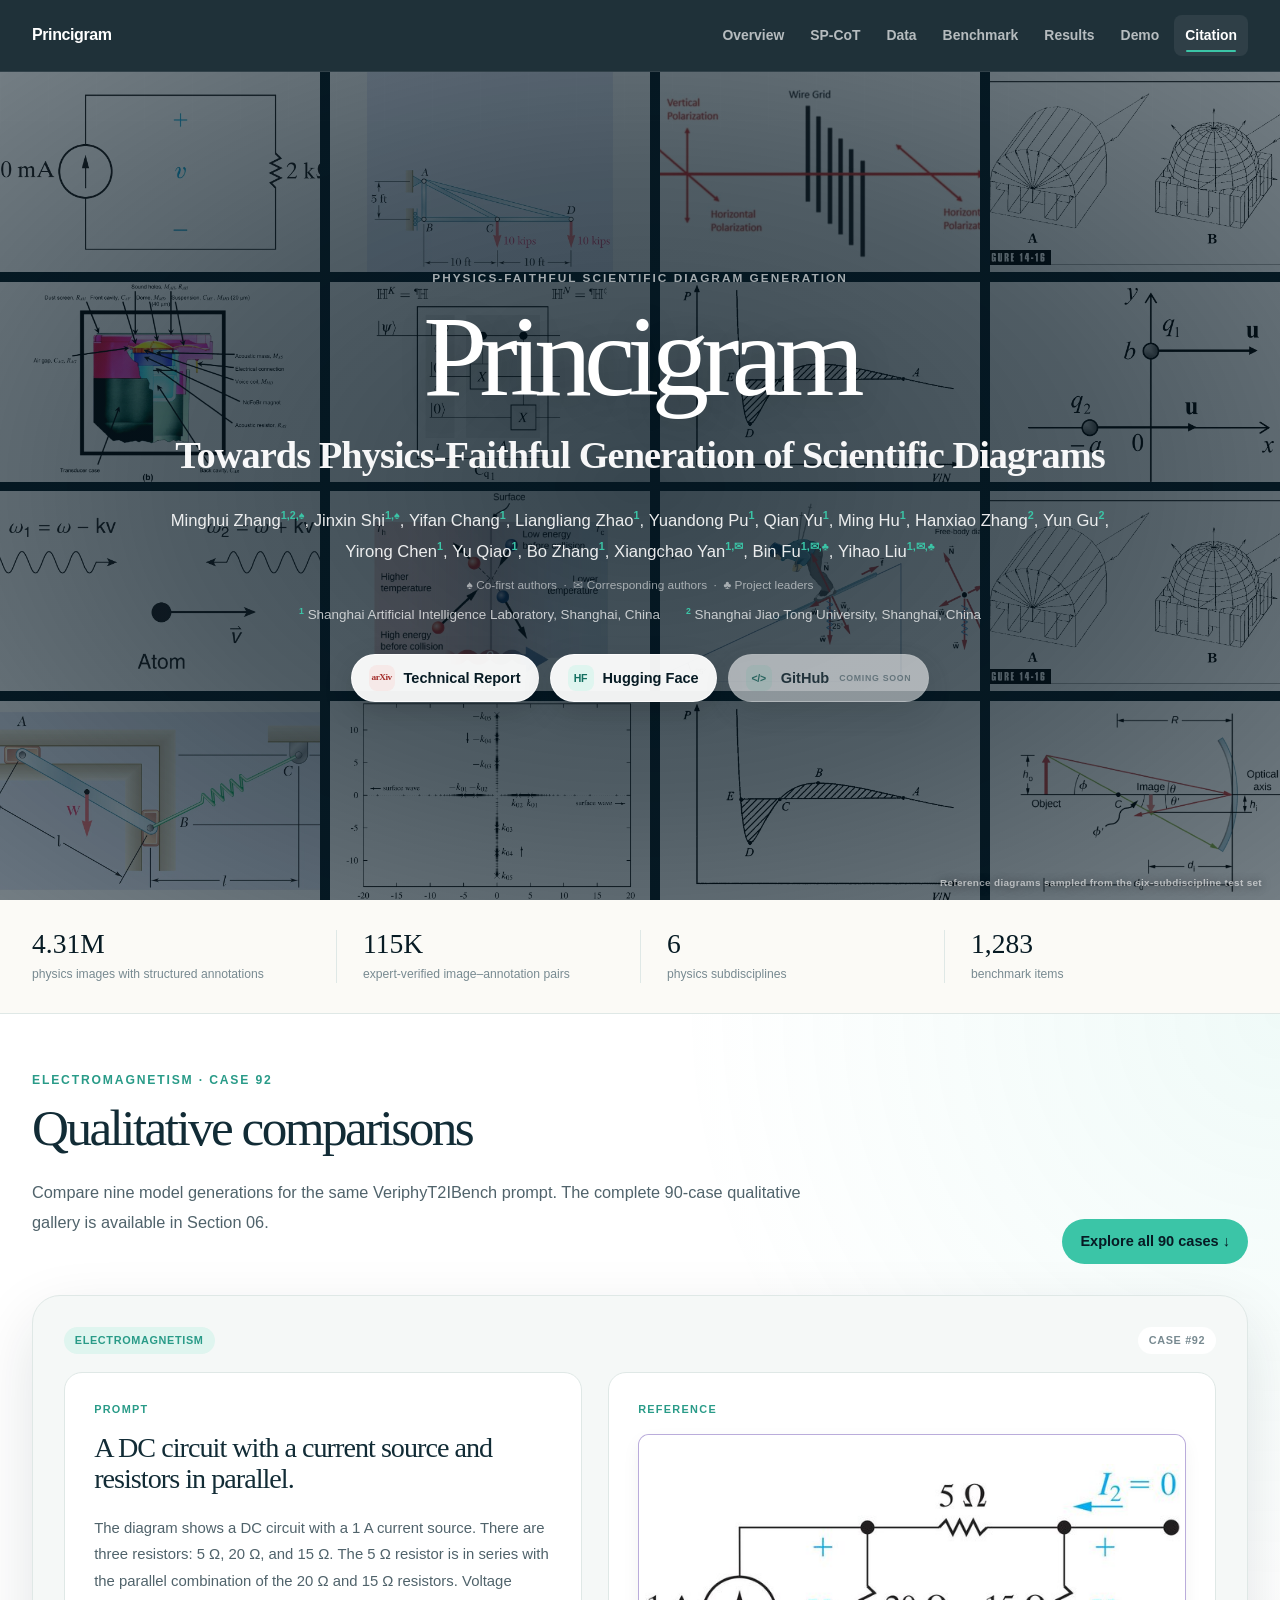
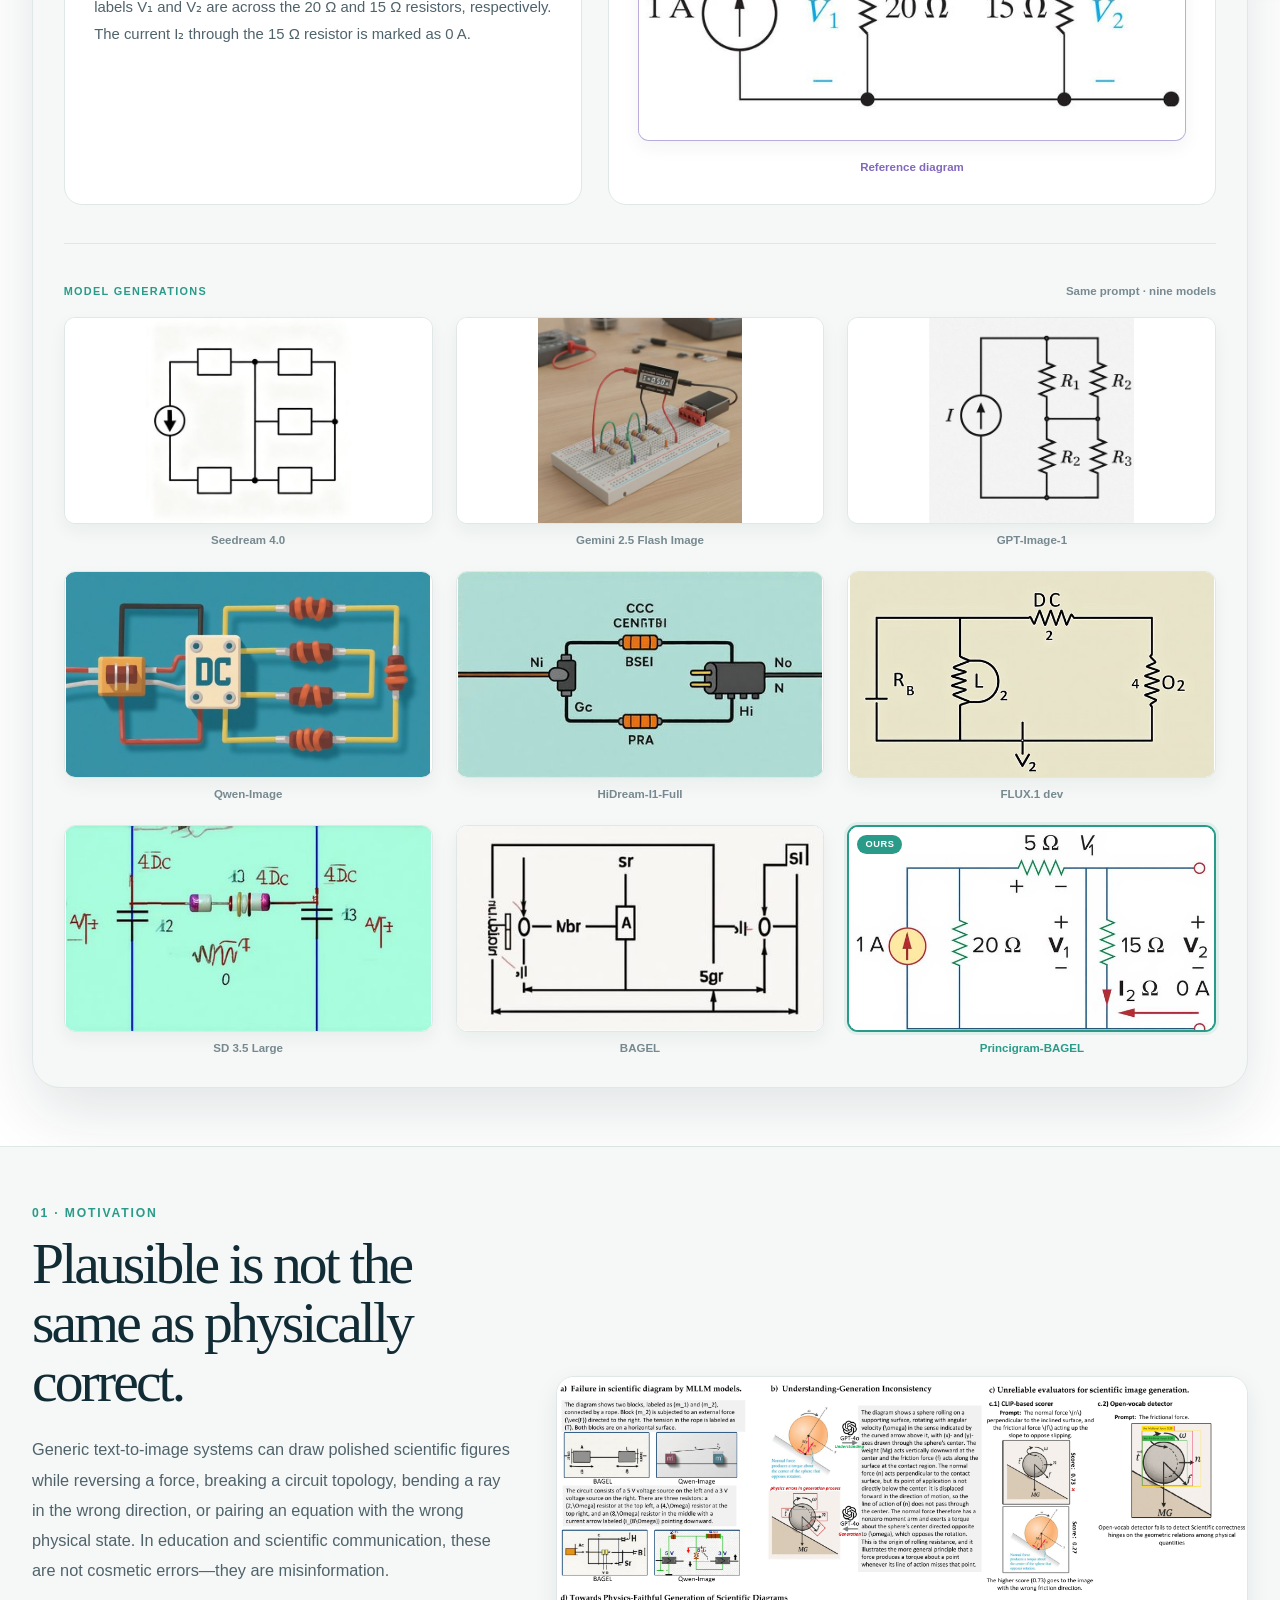
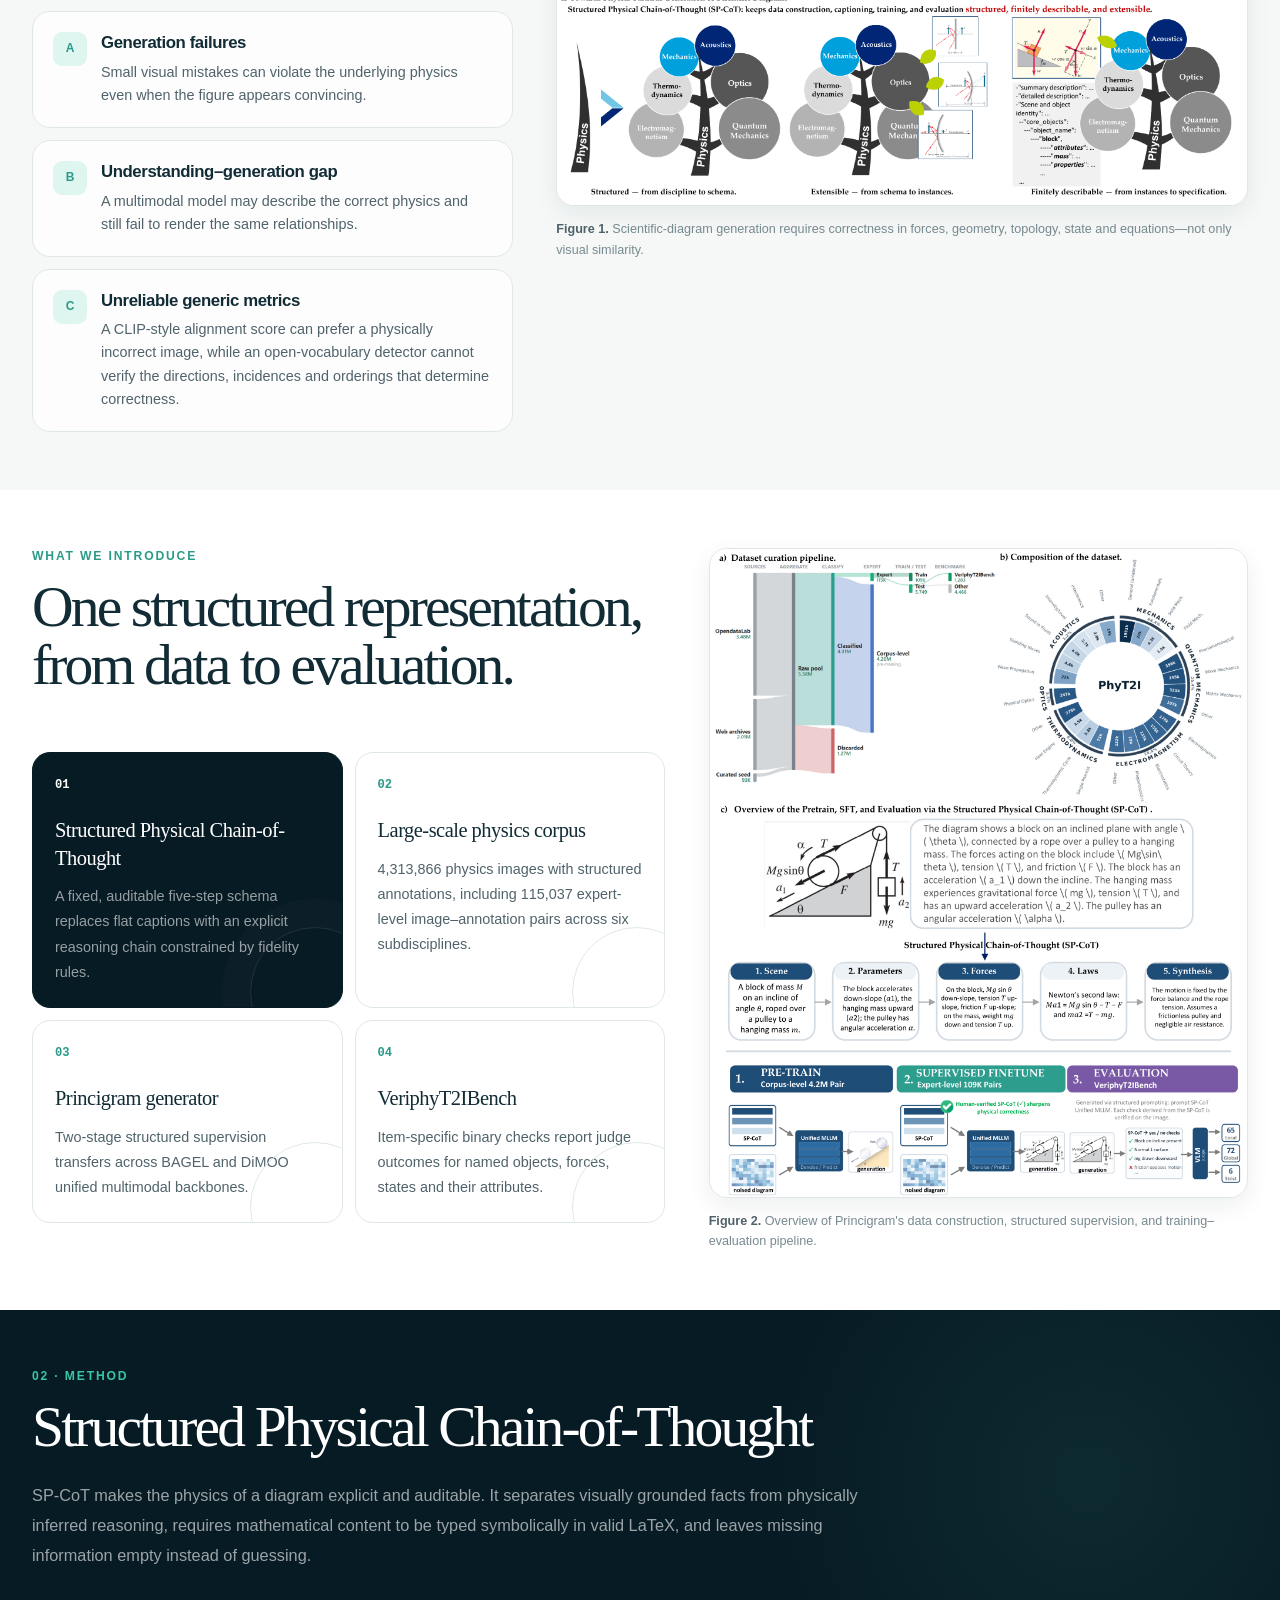
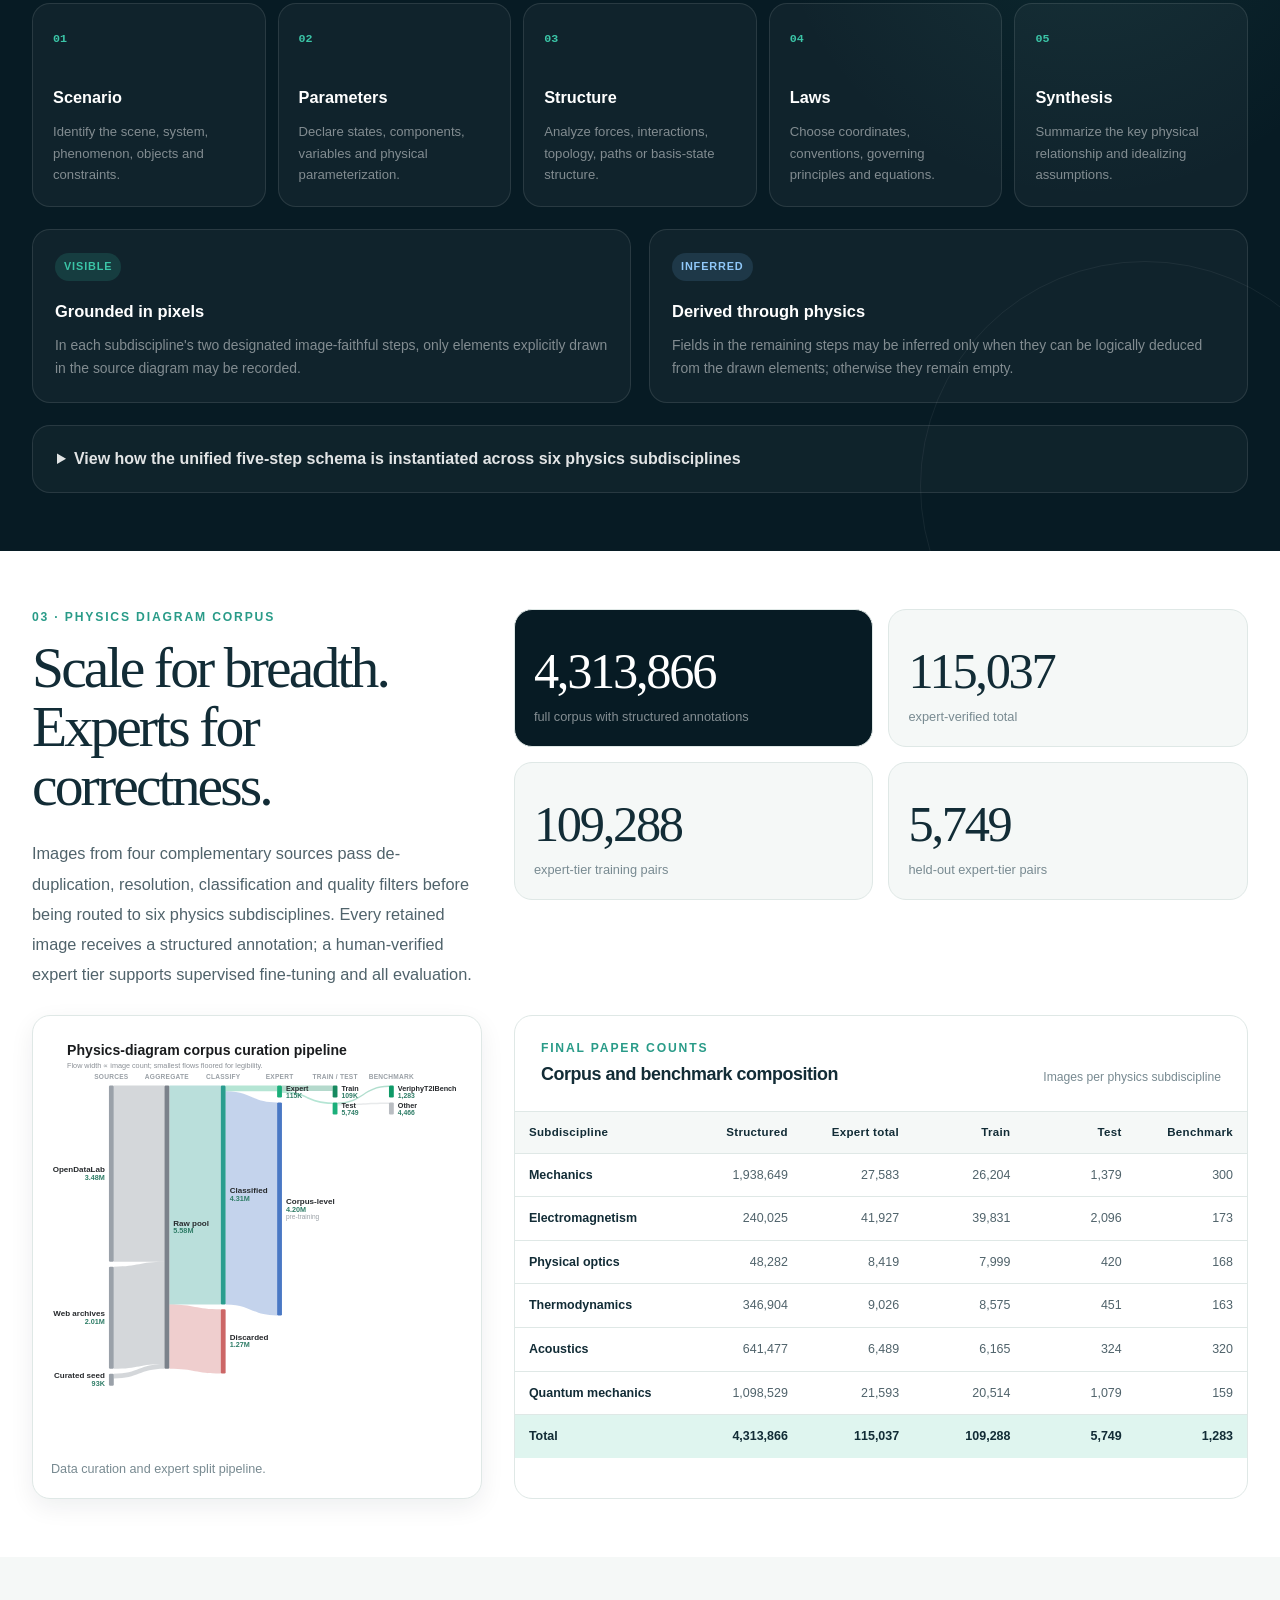
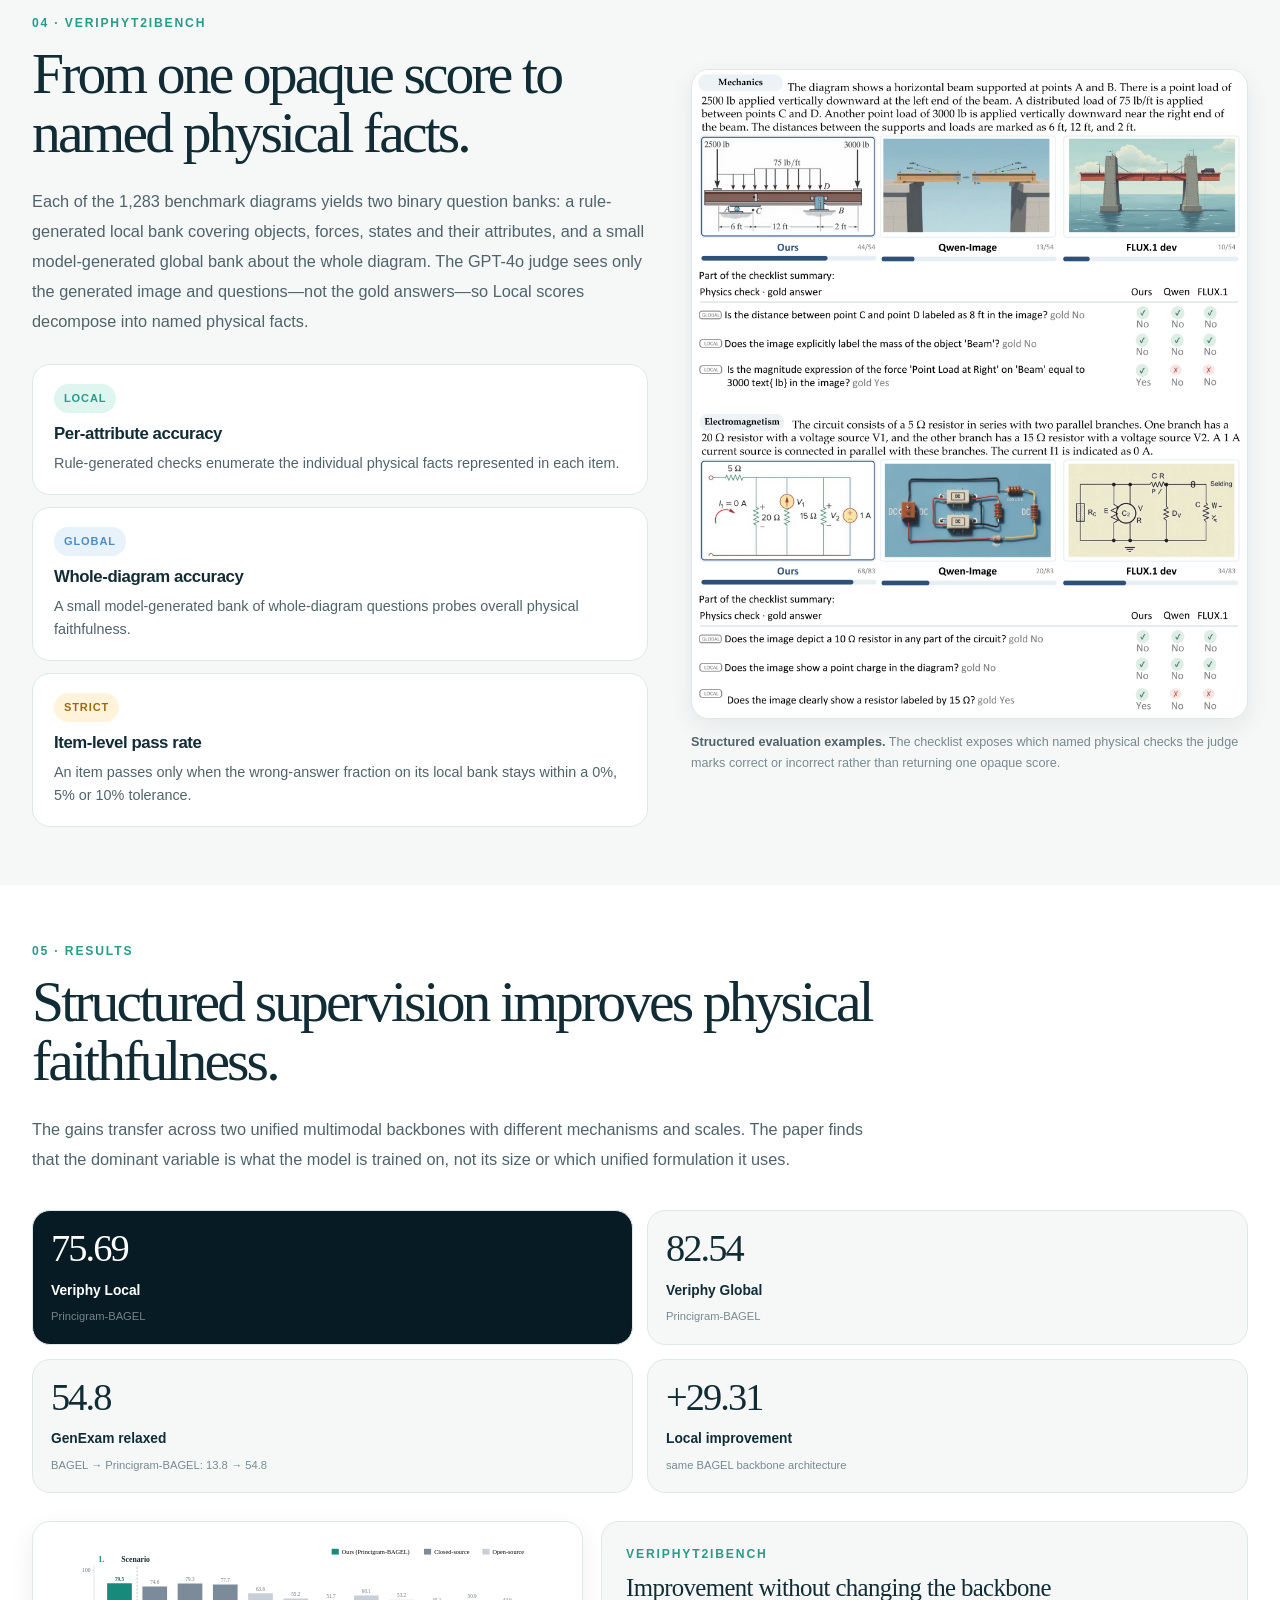
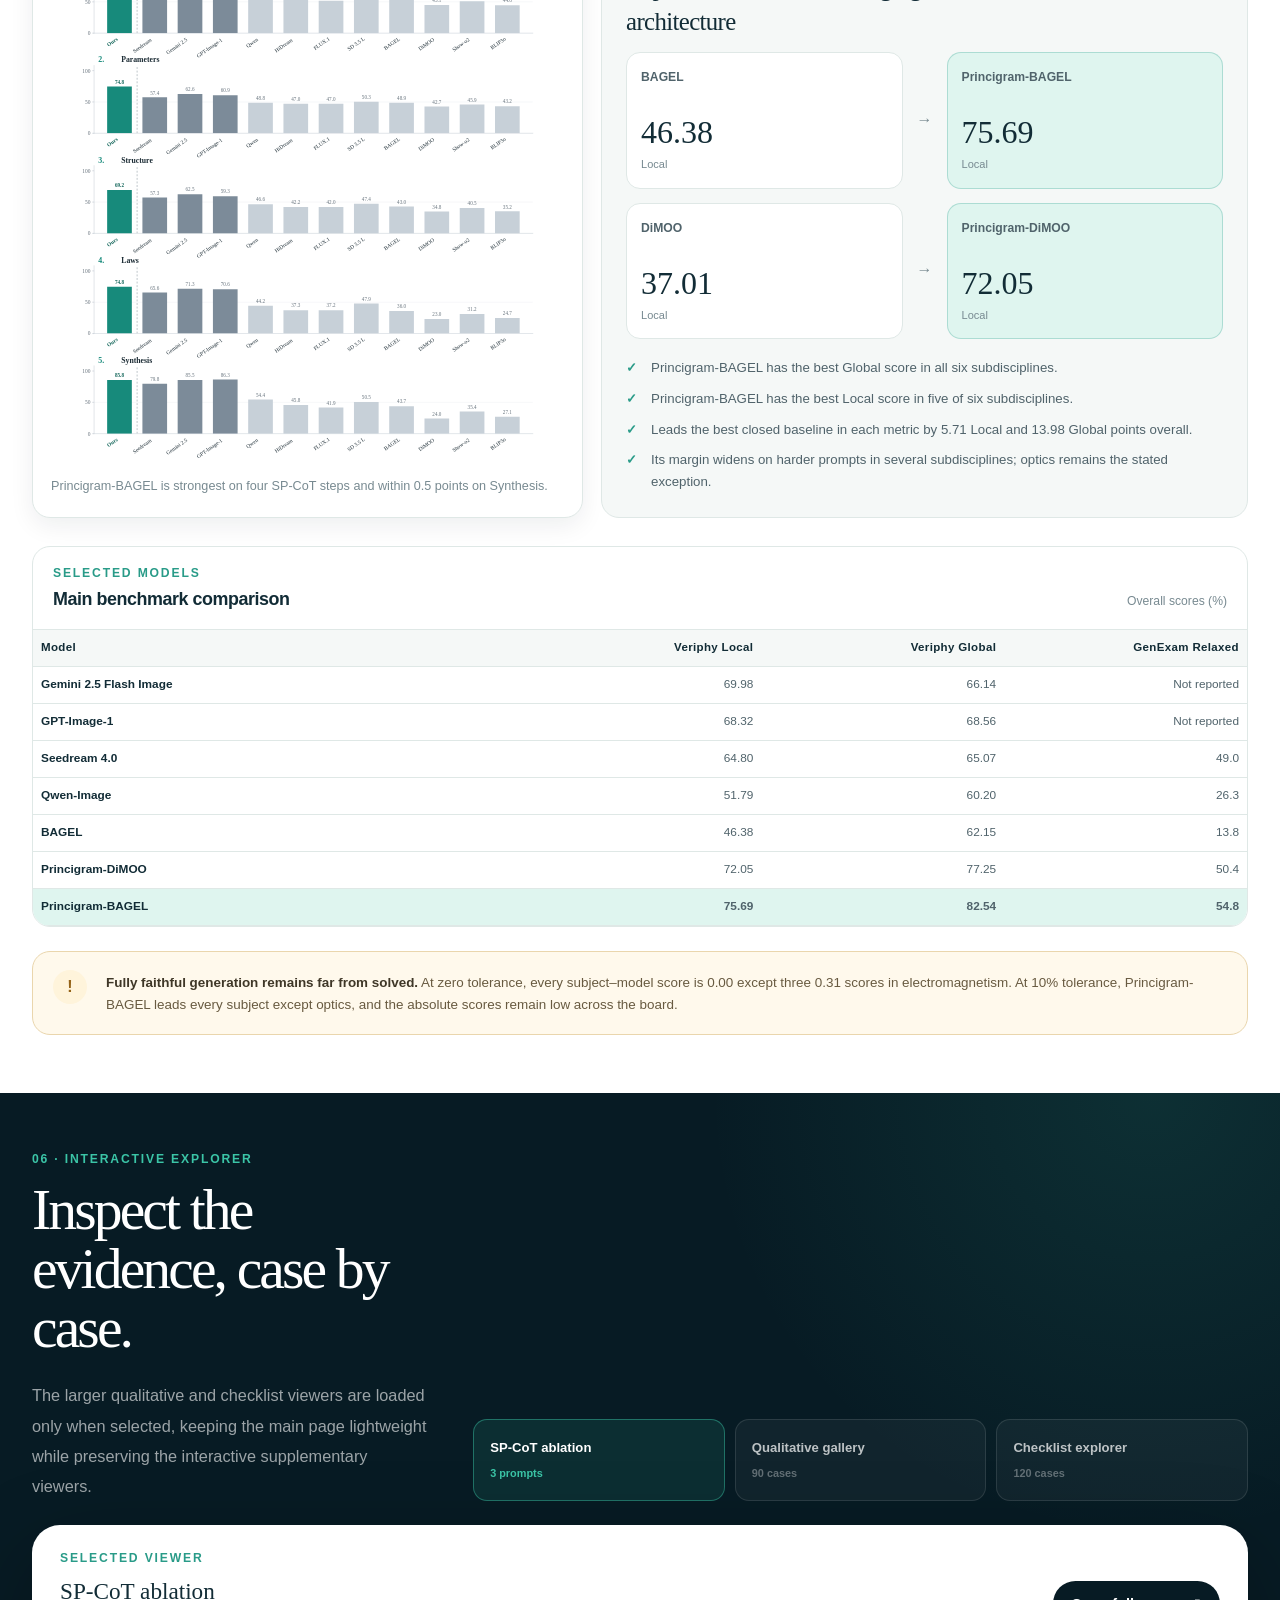
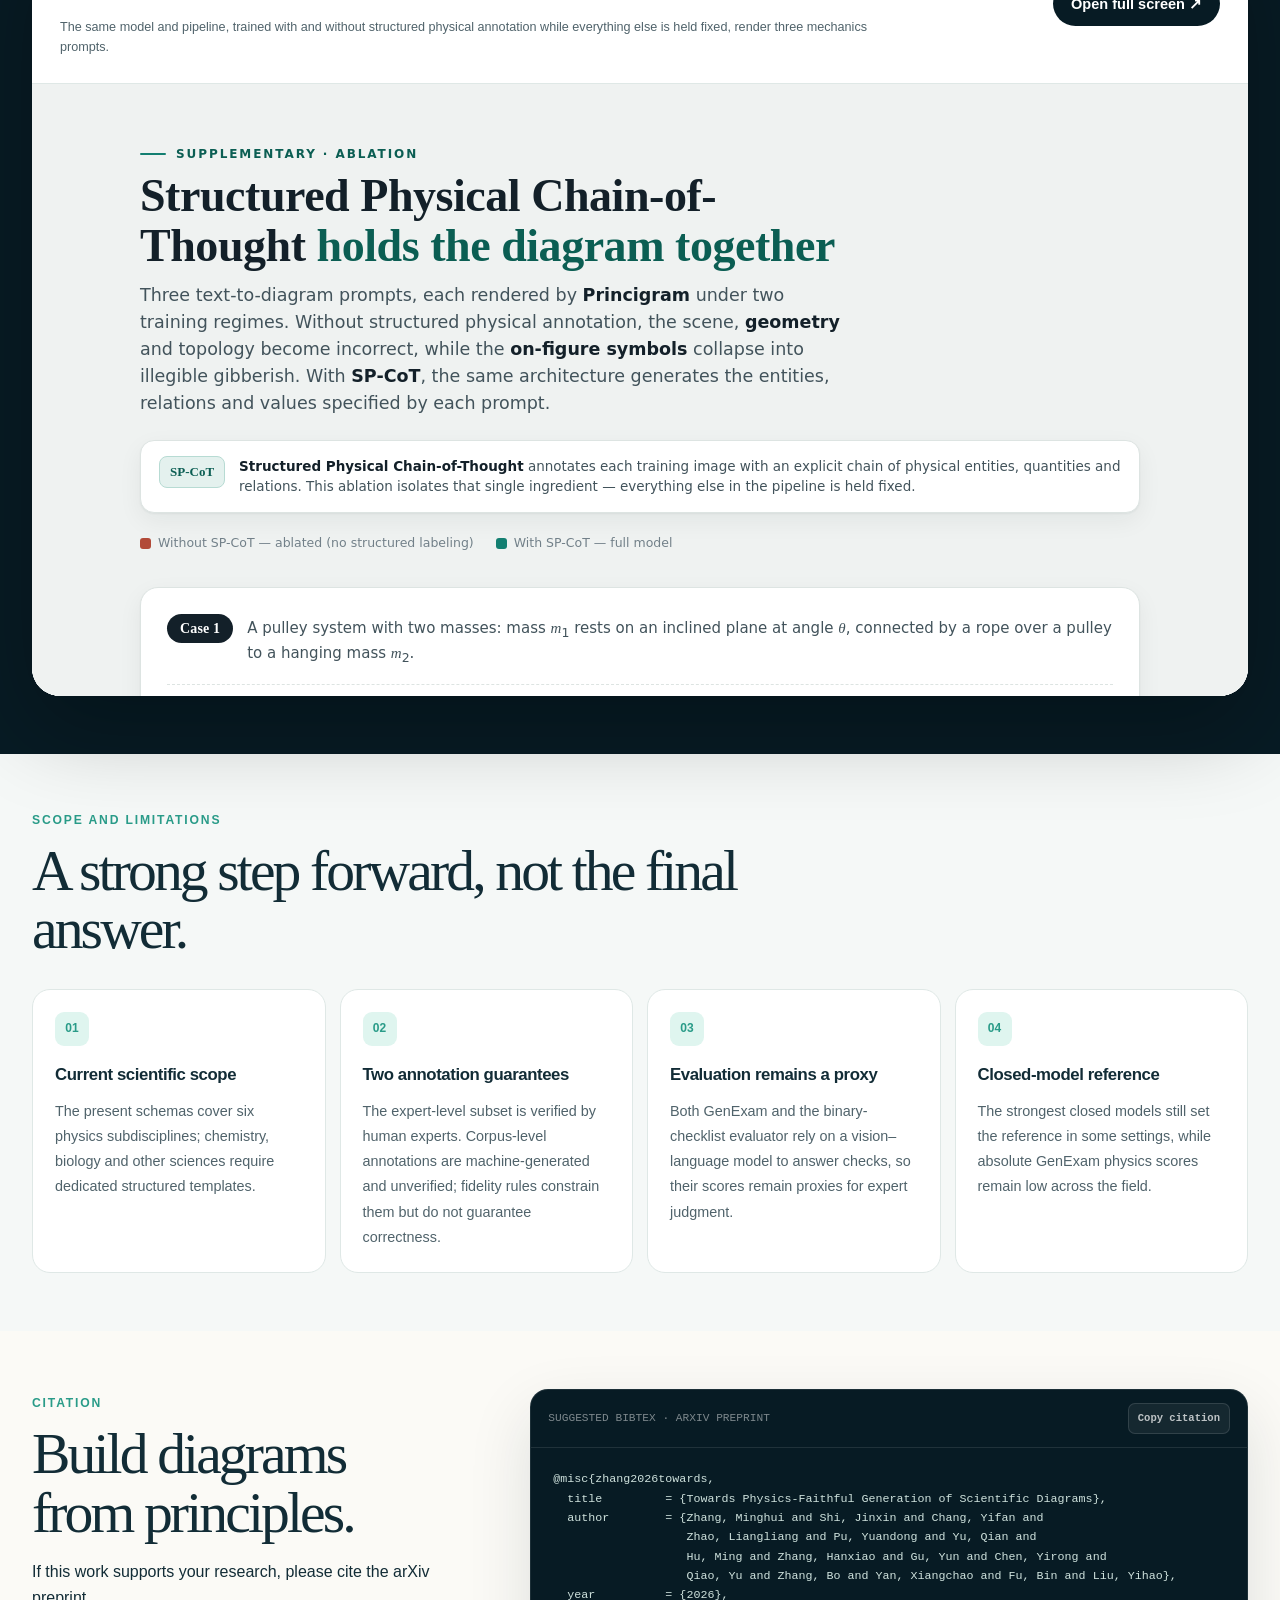
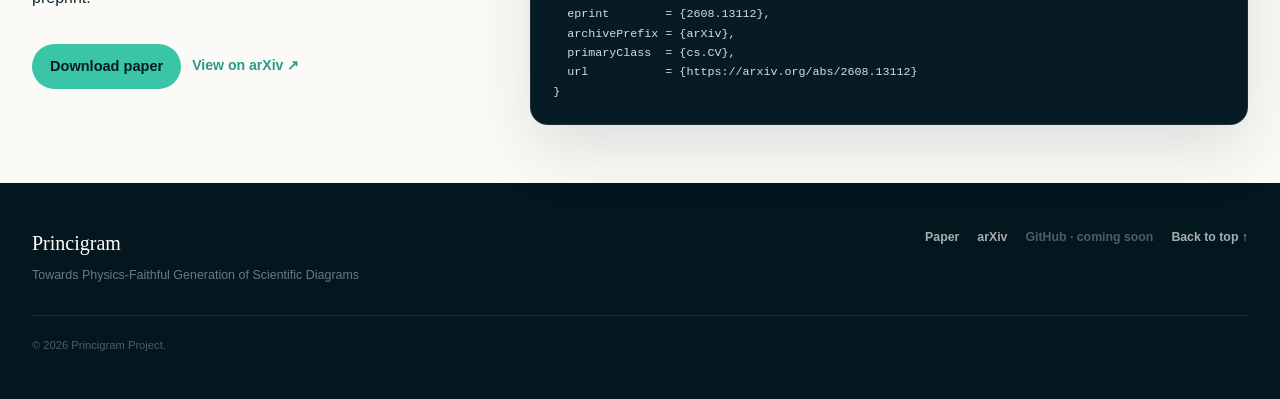
==== commit 083e197d: "update qualitative comparisons" ====
--- a/index.html
+++ b/index.html
@@ -19,8 +19,8 @@
 
     <link rel="canonical" href="https://sjxer.github.io/SP-CoT.github.io/">
     <link rel="icon" href="assets/favicon.svg" type="image/svg+xml">
-    <link rel="stylesheet" href="styles.css?v=20260819-7">
-    <script src="scripts.js?v=20260819-2" defer></script>
+    <link rel="stylesheet" href="styles.css?v=20260819-8">
+    <script src="scripts.js?v=20260819-3" defer></script>
   </head>
 
   <body>
@@ -215,13 +215,11 @@
         <div class="page-shell page-shell-wide">
           <div class="featured-showcase-heading">
             <div class="section-heading compact">
-              <p class="section-kicker">Selected visual comparisons</p>
-              <h2 id="featured-title">Selected qualitative comparisons, at a glance.</h2>
+              <p class="section-kicker">Electromagnetism · Case 92</p>
+              <h2 id="featured-title">Qualitative comparisons</h2>
               <p>
-                For each selected VeriphyT2IBench prompt, compare the reference diagram with generations
-                from Qwen-Image and Princigram-BAGEL. These three deliberately selected high-scoring
-                Princigram-BAGEL examples are a preview; use the full 90-case qualitative subset below
-                for broader context.
+                Compare nine model generations for the same VeriphyT2IBench prompt. The complete
+                90-case qualitative gallery is available in Section 06.
               </p>
             </div>
             <a class="button button-primary featured-showcase-cta" href="#interactive" data-open-qualitative>
@@ -229,157 +227,107 @@
             </a>
           </div>
 
-          <div class="featured-showcase-body">
-            <div class="showcase-tabs" role="tablist" aria-label="Featured comparison cases">
-              <button
-                class="showcase-tab is-active"
-                id="showcase-tab-mechanics-174"
-                type="button"
-                role="tab"
-                aria-selected="true"
-                aria-controls="showcase-panel-mechanics-174"
-                data-showcase-tab
-              >
-                <img src="assets/showcase/mechanics-174-princigram-bagel.jpg" alt="" width="460" height="258" decoding="async">
-                <span><small>Mechanics · Case 174</small><strong>Skier free-body diagram</strong></span>
-              </button>
-              <button
-                class="showcase-tab"
-                id="showcase-tab-thermodynamics-26"
-                type="button"
-                role="tab"
-                aria-selected="false"
-                aria-controls="showcase-panel-thermodynamics-26"
-                tabindex="-1"
-                data-showcase-tab
-              >
-                <img src="assets/showcase/thermodynamics-26-princigram-bagel.jpg" alt="" width="460" height="258" loading="lazy" decoding="async">
-                <span><small>Thermodynamics · Case 26</small><strong>Four-stage P–V cycle</strong></span>
-              </button>
-              <button
-                class="showcase-tab"
-                id="showcase-tab-electromagnetism-47"
-                type="button"
-                role="tab"
-                aria-selected="false"
-                aria-controls="showcase-panel-electromagnetism-47"
-                tabindex="-1"
-                data-showcase-tab
-              >
-                <img src="assets/showcase/electromagnetism-47-princigram-bagel.jpg" alt="" width="460" height="258" loading="lazy" decoding="async">
-                <span><small>Electromagnetism · Case 47</small><strong>Three point charges</strong></span>
-              </button>
-            </div>
-
-            <div class="showcase-panels">
-              <article
-                class="showcase-panel"
-                id="showcase-panel-mechanics-174"
-                role="tabpanel"
-                aria-labelledby="showcase-tab-mechanics-174"
-                tabindex="0"
-                data-showcase-panel
-              >
-                <div class="showcase-panel-heading">
-                  <div><p>Prompt summary</p><h3>A skier is descending a slope inclined at 25 degrees, with forces acting on the skier depicted in a free-body diagram.</h3></div>
-                  <span>Mechanics · 174</span>
-                </div>
-                <div class="showcase-comparison-grid">
-                  <figure class="showcase-comparison is-reference">
-                    <button type="button" data-zoom="assets/showcase/mechanics-174-reference.jpg" data-caption="Mechanics case 174 · Reference diagram">
-                      <img src="assets/showcase/mechanics-174-reference.jpg" alt="Reference diagram for the skier free-body prompt" width="460" height="258" decoding="async">
-                    </button>
-                    <figcaption>Reference</figcaption>
-                  </figure>
-                  <figure class="showcase-comparison">
-                    <button type="button" data-zoom="assets/showcase/mechanics-174-qwen-image.jpg" data-caption="Mechanics case 174 · Qwen-Image generation">
-                      <img src="assets/showcase/mechanics-174-qwen-image.jpg" alt="Qwen-Image generation for the skier free-body prompt" width="460" height="258" decoding="async">
-                    </button>
-                    <figcaption>Qwen-Image</figcaption>
-                  </figure>
-                  <figure class="showcase-comparison is-ours">
-                    <button type="button" data-zoom="assets/showcase/mechanics-174-princigram-bagel.jpg" data-caption="Mechanics case 174 · Princigram-BAGEL generation">
-                      <span>Ours</span>
-                      <img src="assets/showcase/mechanics-174-princigram-bagel.jpg" alt="Princigram-BAGEL generation for the skier free-body prompt" width="460" height="258" decoding="async">
-                    </button>
-                    <figcaption>Princigram-BAGEL</figcaption>
-                  </figure>
-                </div>
-              </article>
-
-              <article
-                class="showcase-panel"
-                id="showcase-panel-thermodynamics-26"
-                role="tabpanel"
-                aria-labelledby="showcase-tab-thermodynamics-26"
-                tabindex="0"
-                data-showcase-panel
-                hidden
-              >
-                <div class="showcase-panel-heading">
-                  <div><p>Prompt summary</p><h3>An ideal gas undergoes a cyclic process consisting of four stages, as shown on a P–V diagram.</h3></div>
-                  <span>Thermodynamics · 26</span>
-                </div>
-                <div class="showcase-comparison-grid">
-                  <figure class="showcase-comparison is-reference">
-                    <button type="button" data-zoom="assets/showcase/thermodynamics-26-reference.jpg" data-caption="Thermodynamics case 26 · Reference diagram">
-                      <img src="assets/showcase/thermodynamics-26-reference.jpg" alt="Reference diagram for the four-stage P–V cycle prompt" width="460" height="258" loading="lazy" decoding="async">
-                    </button>
-                    <figcaption>Reference</figcaption>
-                  </figure>
-                  <figure class="showcase-comparison">
-                    <button type="button" data-zoom="assets/showcase/thermodynamics-26-qwen-image.jpg" data-caption="Thermodynamics case 26 · Qwen-Image generation">
-                      <img src="assets/showcase/thermodynamics-26-qwen-image.jpg" alt="Qwen-Image generation for the four-stage P–V cycle prompt" width="460" height="258" loading="lazy" decoding="async">
-                    </button>
-                    <figcaption>Qwen-Image</figcaption>
-                  </figure>
-                  <figure class="showcase-comparison is-ours">
-                    <button type="button" data-zoom="assets/showcase/thermodynamics-26-princigram-bagel.jpg" data-caption="Thermodynamics case 26 · Princigram-BAGEL generation">
-                      <span>Ours</span>
-                      <img src="assets/showcase/thermodynamics-26-princigram-bagel.jpg" alt="Princigram-BAGEL generation for the four-stage P–V cycle prompt" width="460" height="258" loading="lazy" decoding="async">
-                    </button>
-                    <figcaption>Princigram-BAGEL</figcaption>
-                  </figure>
-                </div>
-              </article>
-
-              <article
-                class="showcase-panel"
-                id="showcase-panel-electromagnetism-47"
-                role="tabpanel"
-                aria-labelledby="showcase-tab-electromagnetism-47"
-                tabindex="0"
-                data-showcase-panel
-                hidden
-              >
-                <div class="showcase-panel-heading">
-                  <div><p>Prompt summary</p><h3>A linear arrangement of three point charges along the x-axis.</h3></div>
-                  <span>Electromagnetism · 47</span>
-                </div>
-                <div class="showcase-comparison-grid">
-                  <figure class="showcase-comparison is-reference">
-                    <button type="button" data-zoom="assets/showcase/electromagnetism-47-reference.jpg" data-caption="Electromagnetism case 47 · Reference diagram">
-                      <img src="assets/showcase/electromagnetism-47-reference.jpg" alt="Reference diagram for the three point charges prompt" width="460" height="258" loading="lazy" decoding="async">
-                    </button>
-                    <figcaption>Reference</figcaption>
-                  </figure>
-                  <figure class="showcase-comparison">
-                    <button type="button" data-zoom="assets/showcase/electromagnetism-47-qwen-image.jpg" data-caption="Electromagnetism case 47 · Qwen-Image generation">
-                      <img src="assets/showcase/electromagnetism-47-qwen-image.jpg" alt="Qwen-Image generation for the three point charges prompt" width="460" height="258" loading="lazy" decoding="async">
-                    </button>
-                    <figcaption>Qwen-Image</figcaption>
-                  </figure>
-                  <figure class="showcase-comparison is-ours">
-                    <button type="button" data-zoom="assets/showcase/electromagnetism-47-princigram-bagel.jpg" data-caption="Electromagnetism case 47 · Princigram-BAGEL generation">
-                      <span>Ours</span>
-                      <img src="assets/showcase/electromagnetism-47-princigram-bagel.jpg" alt="Princigram-BAGEL generation for the three point charges prompt" width="460" height="258" loading="lazy" decoding="async">
-                    </button>
-                    <figcaption>Princigram-BAGEL</figcaption>
-                  </figure>
-                </div>
-              </article>
-            </div>
-          </div>
+          <article class="qualitative-case" aria-labelledby="featured-case-title">
+            <div class="qualitative-case-meta">
+              <span>Electromagnetism</span>
+              <span>Case #92</span>
+            </div>
+
+            <div class="qualitative-case-overview">
+              <section class="qualitative-prompt" aria-labelledby="featured-case-title">
+                <p>Prompt</p>
+                <h3 id="featured-case-title">A DC circuit with a current source and resistors in parallel.</h3>
+                <p>
+                  The diagram shows a DC circuit with a 1 A current source. There are three resistors:
+                  5 Ω, 20 Ω, and 15 Ω. The 5 Ω resistor is in series with the parallel combination of
+                  the 20 Ω and 15 Ω resistors. Voltage labels V₁ and V₂ are across
+                  the 20 Ω and 15 Ω resistors, respectively. The current I₂ through the 15 Ω
+                  resistor is marked as 0 A.
+                </p>
+              </section>
+
+              <figure class="qualitative-reference showcase-comparison is-reference">
+                <p>Reference</p>
+                <button
+                  type="button"
+                  data-zoom="assets/showcase/case-92/reference.jpg"
+                  data-caption="Electromagnetism case 92 · Reference diagram"
+                >
+                  <img
+                    src="assets/showcase/case-92/reference.jpg"
+                    alt="Reference diagram for Electromagnetism case 92"
+                    width="679"
+                    height="307"
+                    loading="lazy"
+                    decoding="async"
+                  >
+                </button>
+                <figcaption>Reference diagram</figcaption>
+              </figure>
+            </div>
+
+            <div class="qualitative-generations-heading">
+              <h3>Model generations</h3>
+              <span>Same prompt · nine models</span>
+            </div>
+            <div class="qualitative-model-grid">
+              <figure class="showcase-comparison">
+                <button type="button" data-zoom="assets/showcase/case-92/seedream-4-0.jpg" data-caption="Electromagnetism case 92 · Seedream 4.0 generation">
+                  <img src="assets/showcase/case-92/seedream-4-0.jpg" alt="Seedream 4.0 generation for Electromagnetism case 92" width="460" height="460" loading="lazy" decoding="async">
+                </button>
+                <figcaption>Seedream 4.0</figcaption>
+              </figure>
+              <figure class="showcase-comparison">
+                <button type="button" data-zoom="assets/showcase/case-92/gemini-2-5-flash-image.jpg" data-caption="Electromagnetism case 92 · Gemini 2.5 Flash Image generation">
+                  <img src="assets/showcase/case-92/gemini-2-5-flash-image.jpg" alt="Gemini 2.5 Flash Image generation for Electromagnetism case 92" width="460" height="460" loading="lazy" decoding="async">
+                </button>
+                <figcaption>Gemini 2.5 Flash Image</figcaption>
+              </figure>
+              <figure class="showcase-comparison">
+                <button type="button" data-zoom="assets/showcase/case-92/gpt-image-1.jpg" data-caption="Electromagnetism case 92 · GPT-Image-1 generation">
+                  <img src="assets/showcase/case-92/gpt-image-1.jpg" alt="GPT-Image-1 generation for Electromagnetism case 92" width="460" height="460" loading="lazy" decoding="async">
+                </button>
+                <figcaption>GPT-Image-1</figcaption>
+              </figure>
+              <figure class="showcase-comparison">
+                <button type="button" data-zoom="assets/showcase/case-92/qwen-image.jpg" data-caption="Electromagnetism case 92 · Qwen-Image generation">
+                  <img src="assets/showcase/case-92/qwen-image.jpg" alt="Qwen-Image generation for Electromagnetism case 92" width="680" height="382" loading="lazy" decoding="async">
+                </button>
+                <figcaption>Qwen-Image</figcaption>
+              </figure>
+              <figure class="showcase-comparison">
+                <button type="button" data-zoom="assets/showcase/case-92/hidream-i1-full.jpg" data-caption="Electromagnetism case 92 · HiDream-I1-Full generation">
+                  <img src="assets/showcase/case-92/hidream-i1-full.jpg" alt="HiDream-I1-Full generation for Electromagnetism case 92" width="460" height="259" loading="lazy" decoding="async">
+                </button>
+                <figcaption>HiDream-I1-Full</figcaption>
+              </figure>
+              <figure class="showcase-comparison">
+                <button type="button" data-zoom="assets/showcase/case-92/flux-1-dev.jpg" data-caption="Electromagnetism case 92 · FLUX.1 dev generation">
+                  <img src="assets/showcase/case-92/flux-1-dev.jpg" alt="FLUX.1 dev generation for Electromagnetism case 92" width="680" height="382" loading="lazy" decoding="async">
+                </button>
+                <figcaption>FLUX.1 dev</figcaption>
+              </figure>
+              <figure class="showcase-comparison">
+                <button type="button" data-zoom="assets/showcase/case-92/sd-3-5-large.jpg" data-caption="Electromagnetism case 92 · SD 3.5 Large generation">
+                  <img src="assets/showcase/case-92/sd-3-5-large.jpg" alt="SD 3.5 Large generation for Electromagnetism case 92" width="460" height="258" loading="lazy" decoding="async">
+                </button>
+                <figcaption>SD 3.5 Large</figcaption>
+              </figure>
+              <figure class="showcase-comparison">
+                <button type="button" data-zoom="assets/showcase/case-92/bagel.jpg" data-caption="Electromagnetism case 92 · BAGEL generation">
+                  <img src="assets/showcase/case-92/bagel.jpg" alt="BAGEL generation for Electromagnetism case 92" width="460" height="258" loading="lazy" decoding="async">
+                </button>
+                <figcaption>BAGEL</figcaption>
+              </figure>
+              <figure class="showcase-comparison is-ours">
+                <button type="button" data-zoom="assets/showcase/case-92/princigram-bagel.jpg" data-caption="Electromagnetism case 92 · Princigram-BAGEL generation">
+                  <span>Ours</span>
+                  <img src="assets/showcase/case-92/princigram-bagel.jpg" alt="Princigram-BAGEL generation for Electromagnetism case 92" width="680" height="382" loading="lazy" decoding="async">
+                </button>
+                <figcaption>Princigram-BAGEL</figcaption>
+              </figure>
+            </div>
+          </article>
         </div>
       </section>
 
--- a/styles.css
+++ b/styles.css
@@ -600,133 +600,121 @@
   white-space: nowrap;
 }
 
-.featured-showcase-body {
+.qualitative-case {
+  padding: clamp(20px, 2.4vw, 34px);
+  border: 1px solid var(--line);
+  border-radius: var(--radius-lg);
+  background: var(--paper-soft);
+  box-shadow: var(--shadow);
+}
+
+.qualitative-case-meta {
+  display: flex;
+  align-items: center;
+  justify-content: space-between;
+  gap: 16px;
+  margin-bottom: 18px;
+}
+
+.qualitative-case-meta span {
+  padding: 6px 11px;
+  border-radius: 999px;
+  background: #fff;
+  color: var(--ink-muted);
+  font-size: 0.68rem;
+  font-weight: 800;
+  letter-spacing: 0.06em;
+  line-height: 1.4;
+  text-transform: uppercase;
+}
+
+.qualitative-case-meta span:first-child {
+  background: var(--teal-pale);
+  color: var(--teal);
+}
+
+.qualitative-case-overview {
   display: grid;
-  grid-template-columns: minmax(270px, 330px) minmax(0, 1fr);
-  gap: 18px;
+  grid-template-columns: minmax(0, 0.92fr) minmax(0, 1.08fr);
+  gap: clamp(18px, 2vw, 30px);
   align-items: stretch;
-}
-
-.showcase-tabs {
-  display: grid;
-  align-content: start;
-  gap: 10px;
-}
-
-.showcase-tab {
-  display: grid;
-  grid-template-columns: 112px minmax(0, 1fr);
-  gap: 14px;
-  align-items: center;
-  min-height: 92px;
-  padding: 10px;
-  border: 1px solid var(--line);
-  border-radius: 14px;
-  background: var(--paper-soft);
-  color: var(--ink);
-  text-align: left;
-  cursor: pointer;
-  transition: border-color 0.2s ease, background 0.2s ease, transform 0.2s ease, box-shadow 0.2s ease;
-}
-
-.showcase-tab:hover {
-  border-color: rgba(41, 155, 136, 0.42);
-  transform: translateY(-1px);
-}
-
-.showcase-tab.is-active {
-  border-color: rgba(41, 155, 136, 0.7);
-  background: var(--teal-pale);
-  box-shadow: 0 10px 26px rgba(8, 35, 45, 0.08);
-}
-
-.showcase-tab img {
-  width: 112px;
-  aspect-ratio: 460 / 258;
-  object-fit: cover;
-  border: 1px solid rgba(18, 44, 54, 0.1);
-  border-radius: 9px;
-  background: #fff;
-}
-
-.showcase-tab span,
-.showcase-tab small,
-.showcase-tab strong {
-  display: block;
-}
-
-.showcase-tab small {
-  color: var(--teal);
-  font-size: 0.65rem;
-  font-weight: 800;
-  letter-spacing: 0.04em;
-  line-height: 1.35;
-  text-transform: uppercase;
-}
-
-.showcase-tab strong {
-  margin-top: 6px;
-  font-size: 0.84rem;
-  letter-spacing: -0.02em;
-  line-height: 1.35;
-}
-
-.showcase-panels {
+  padding-bottom: clamp(26px, 3vw, 38px);
+  border-bottom: 1px solid var(--line);
+}
+
+.qualitative-prompt,
+.qualitative-reference {
   min-width: 0;
-}
-
-.showcase-panel {
-  height: 100%;
-  padding: 20px;
+  margin: 0;
+  padding: clamp(20px, 2.3vw, 32px);
   border: 1px solid var(--line);
   border-radius: var(--radius);
-  background: var(--paper-soft);
-  box-shadow: var(--shadow-sm);
-}
-
-.showcase-panel-heading {
-  display: flex;
-  align-items: flex-start;
-  justify-content: space-between;
-  gap: 24px;
-  margin-bottom: 16px;
-}
-
-.showcase-panel-heading p {
+  background: #fff;
+}
+
+.qualitative-prompt > p:first-child,
+.qualitative-reference > p,
+.qualitative-generations-heading h3 {
   margin: 0;
   color: var(--teal);
-  font-size: 0.66rem;
-  font-weight: 800;
+  font-size: 0.68rem;
+  font-weight: 850;
   letter-spacing: 0.12em;
   line-height: 1.4;
   text-transform: uppercase;
 }
 
-.showcase-panel-heading h3 {
-  max-width: 940px;
-  margin: 6px 0 0;
+.qualitative-prompt h3 {
+  max-width: 700px;
+  margin: 14px 0 0;
   color: var(--ink);
-  font-size: 0.94rem;
-  font-weight: 650;
-  letter-spacing: -0.015em;
-  line-height: 1.55;
-}
-
-.showcase-panel-heading > span {
-  flex: none;
-  padding: 6px 10px;
-  border-radius: 999px;
-  background: #fff;
+  font-family: Georgia, "Times New Roman", serif;
+  font-size: clamp(1.55rem, 2.2vw, 2.25rem);
+  font-weight: 500;
+  letter-spacing: -0.035em;
+  line-height: 1.12;
+}
+
+.qualitative-prompt > p:last-child {
+  max-width: 750px;
+  margin: 20px 0 0;
+  color: var(--ink-soft);
+  font-size: 0.93rem;
+  line-height: 1.78;
+}
+
+.qualitative-reference {
+  display: flex;
+  flex-direction: column;
+}
+
+.qualitative-reference button {
+  margin-top: 16px;
+}
+
+.qualitative-reference figcaption {
+  margin-top: auto;
+  padding-top: 10px;
+}
+
+.qualitative-generations-heading {
+  display: flex;
+  align-items: center;
+  justify-content: space-between;
+  gap: 18px;
+  margin: clamp(25px, 3vw, 38px) 0 16px;
+}
+
+.qualitative-generations-heading span {
   color: var(--ink-muted);
-  font-size: 0.64rem;
-  font-weight: 750;
-  white-space: nowrap;
-}
-
-.showcase-comparison-grid {
+  font-size: 0.72rem;
+  font-weight: 700;
+}
+
+.qualitative-model-grid {
   display: grid;
   grid-template-columns: repeat(3, minmax(0, 1fr));
-  gap: 12px;
+  gap: clamp(16px, 1.8vw, 26px);
 }
 
 .showcase-comparison {
@@ -738,6 +726,7 @@
   position: relative;
   display: block;
   width: 100%;
+  aspect-ratio: 460 / 258;
   padding: 0;
   overflow: hidden;
   border: 1px solid var(--line);
@@ -753,6 +742,11 @@
   box-shadow: 0 12px 24px rgba(8, 35, 45, 0.1);
 }
 
+.showcase-comparison button:focus-visible {
+  outline: 3px solid rgba(41, 155, 136, 0.38);
+  outline-offset: 3px;
+}
+
 .showcase-comparison.is-reference button {
   border-color: rgba(129, 104, 189, 0.55);
 }
@@ -764,8 +758,7 @@
 
 .showcase-comparison img {
   width: 100%;
-  height: auto;
-  aspect-ratio: 460 / 258;
+  height: 100%;
   object-fit: contain;
   background: #fff;
 }
@@ -1944,16 +1937,6 @@
   backdrop-filter: blur(8px);
 }
 
-@media (max-width: 1100px) {
-  .featured-showcase-body {
-    grid-template-columns: 1fr;
-  }
-
-  .showcase-tabs {
-    grid-template-columns: repeat(3, minmax(0, 1fr));
-  }
-}
-
 @media (min-width: 1180px) {
   .section {
     padding: clamp(58px, 6vh, 72px) 0;
@@ -2512,22 +2495,11 @@
     margin-bottom: 0;
   }
 
-  .showcase-tab {
-    display: block;
-    min-height: 72px;
-    padding: 12px;
-    text-align: center;
-  }
-
-  .showcase-tab img {
-    display: none;
-  }
-
-  .showcase-tab strong {
-    font-size: 0.76rem;
-  }
-
-  .showcase-comparison-grid {
+  .qualitative-case-overview {
+    grid-template-columns: 1fr;
+  }
+
+  .qualitative-model-grid {
     grid-template-columns: repeat(2, minmax(0, 1fr));
   }
 
@@ -2703,36 +2675,23 @@
     grid-template-columns: 1fr;
   }
 
-  .showcase-tabs {
-    grid-template-columns: repeat(3, minmax(0, 1fr));
-    gap: 6px;
-  }
-
-  .showcase-tab {
-    min-height: 66px;
-    padding: 9px 6px;
-  }
-
-  .showcase-tab small {
-    font-size: 0.56rem;
-    letter-spacing: 0.025em;
-  }
-
-  .showcase-tab strong {
-    display: none;
-  }
-
-  .showcase-panel {
+  .qualitative-case {
     padding: 14px;
   }
 
-  .showcase-panel-heading {
+  .qualitative-case-meta,
+  .qualitative-generations-heading {
     align-items: flex-start;
     flex-direction: column;
     gap: 9px;
   }
 
-  .showcase-comparison-grid {
+  .qualitative-prompt,
+  .qualitative-reference {
+    padding: 18px;
+  }
+
+  .qualitative-model-grid {
     grid-template-columns: 1fr;
     gap: 18px;
   }
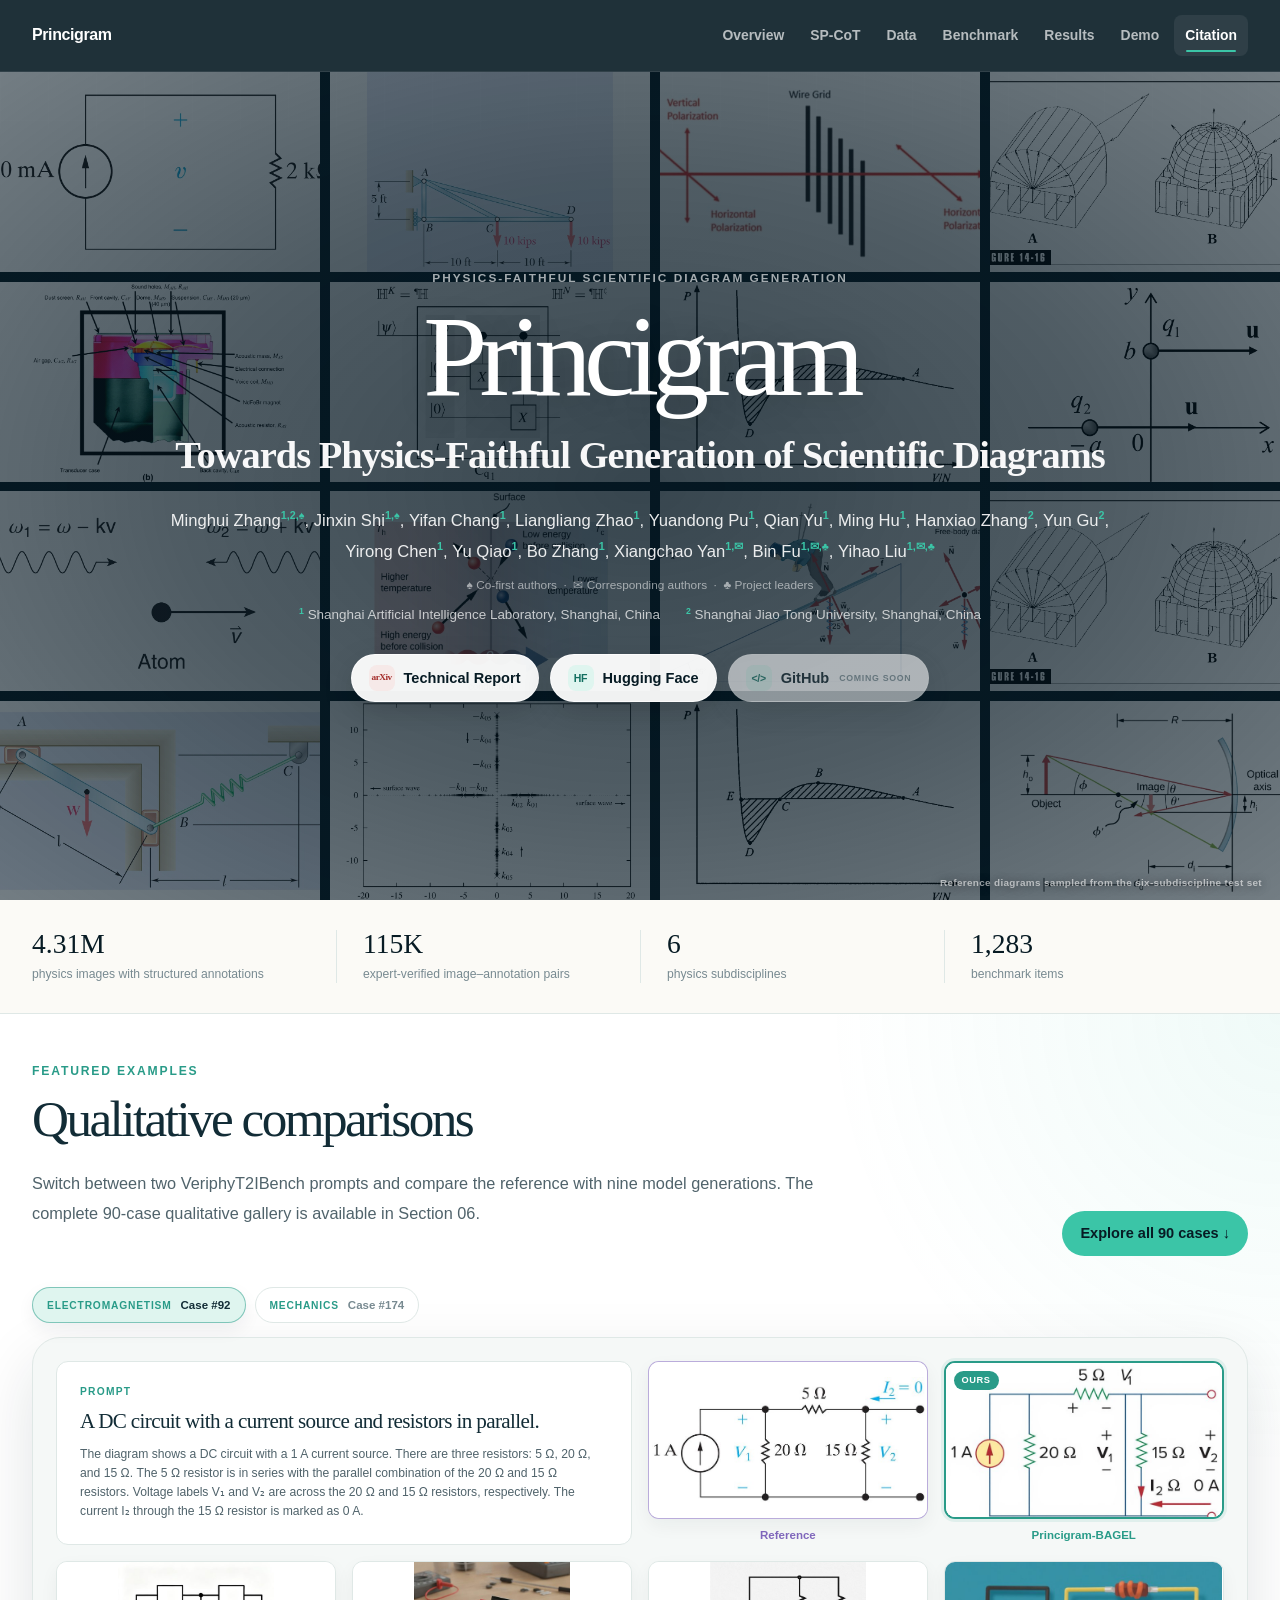
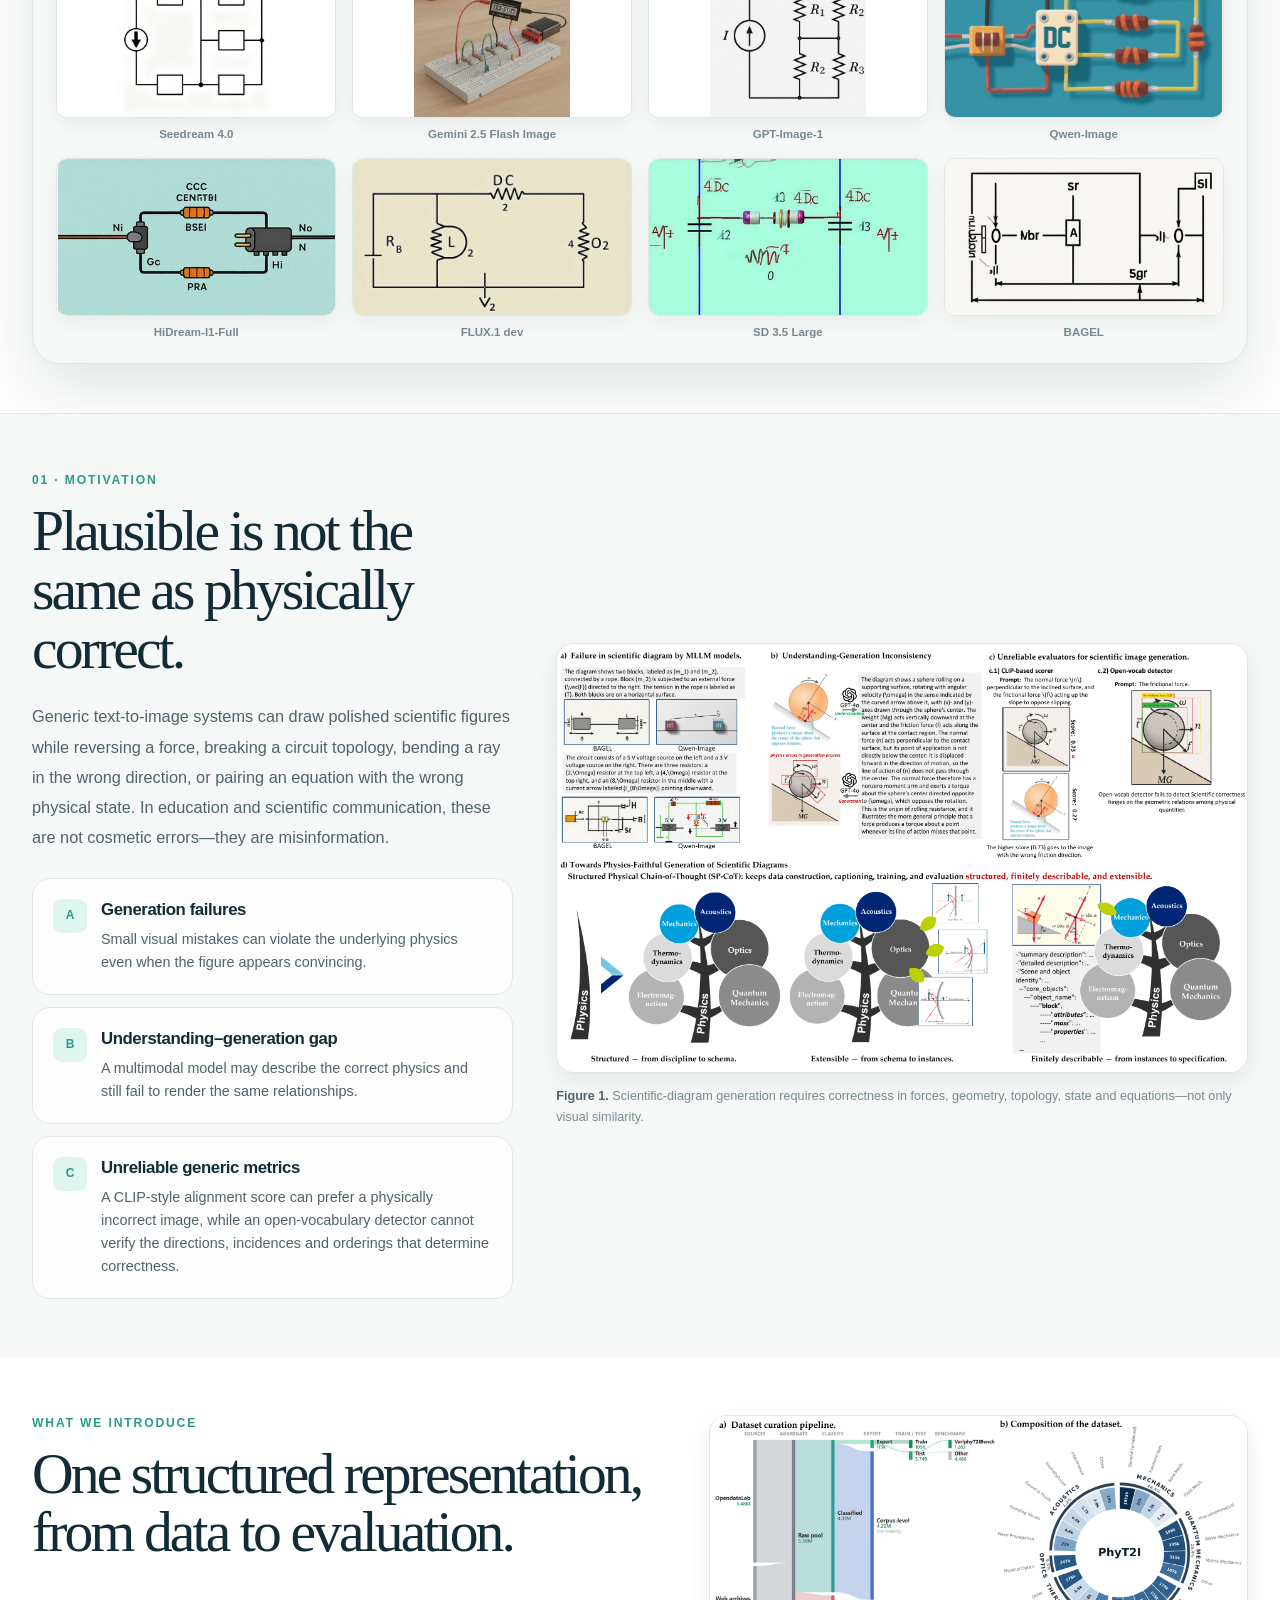
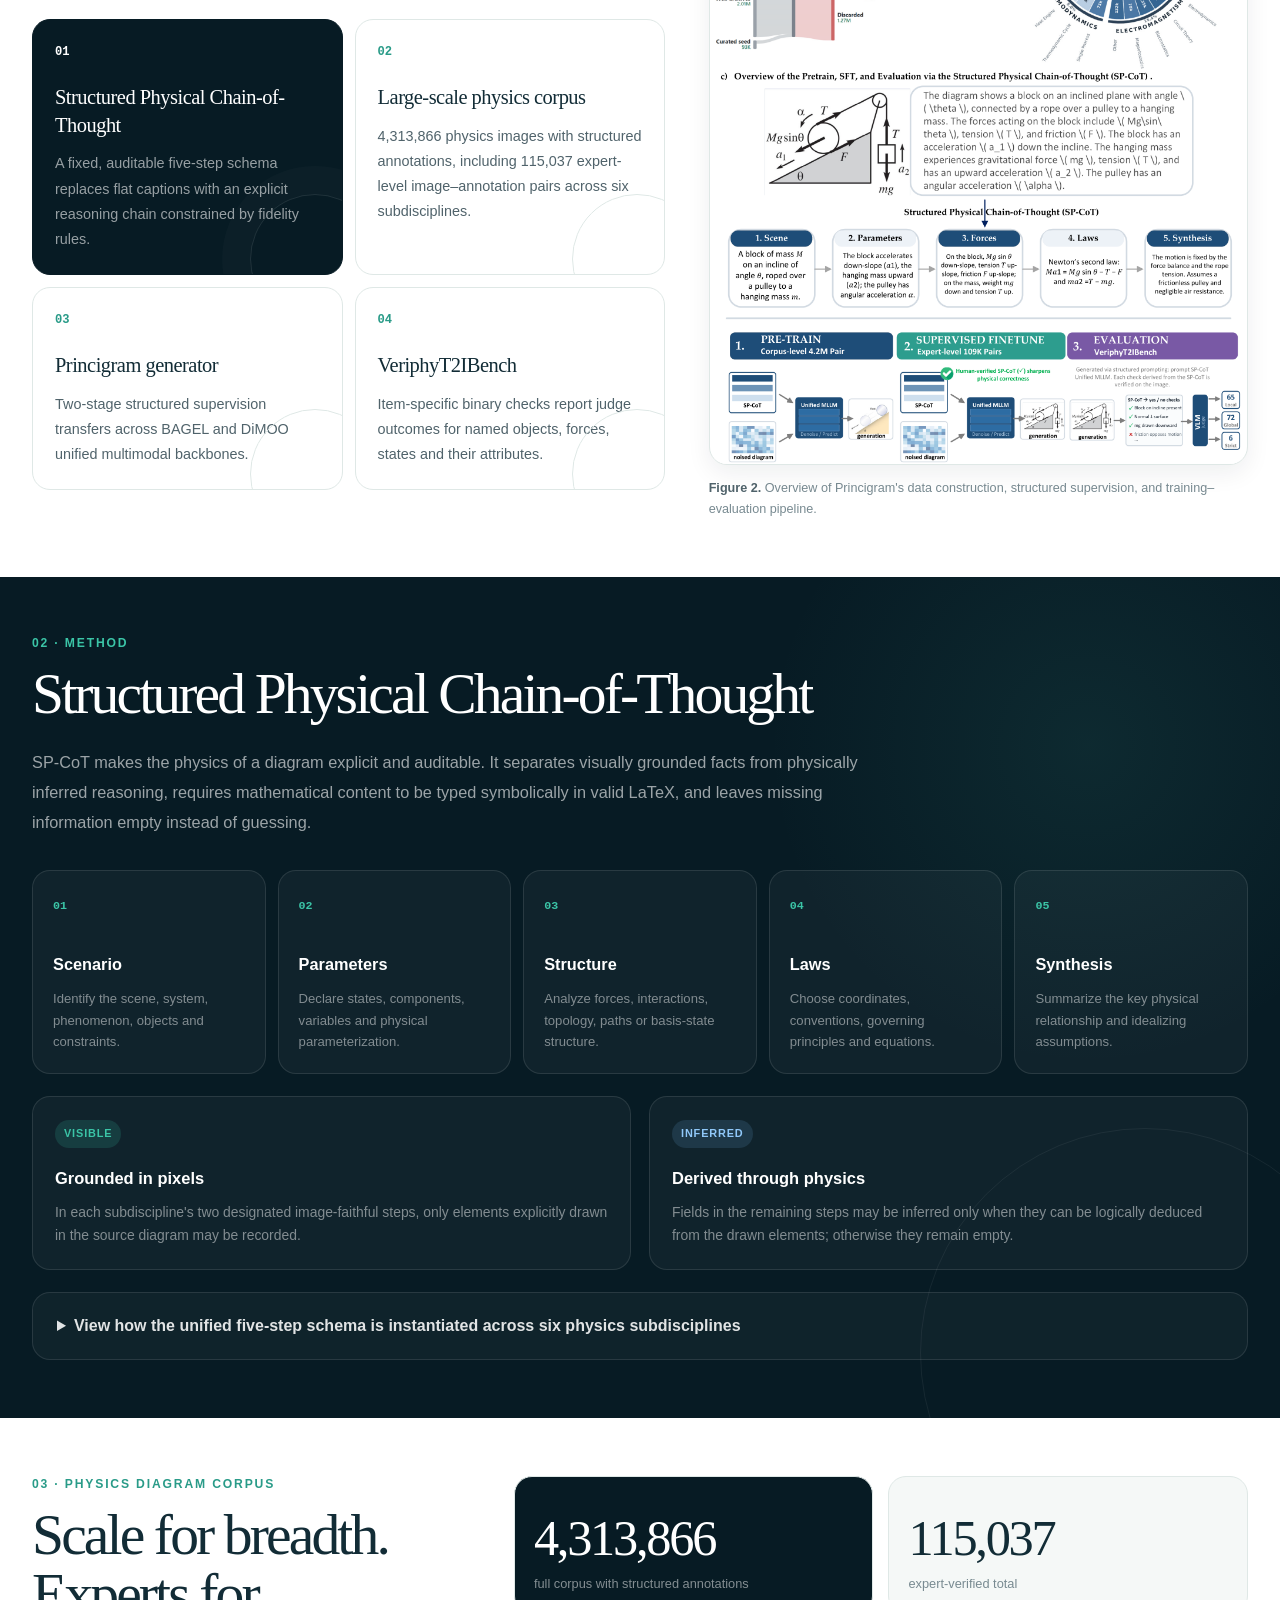
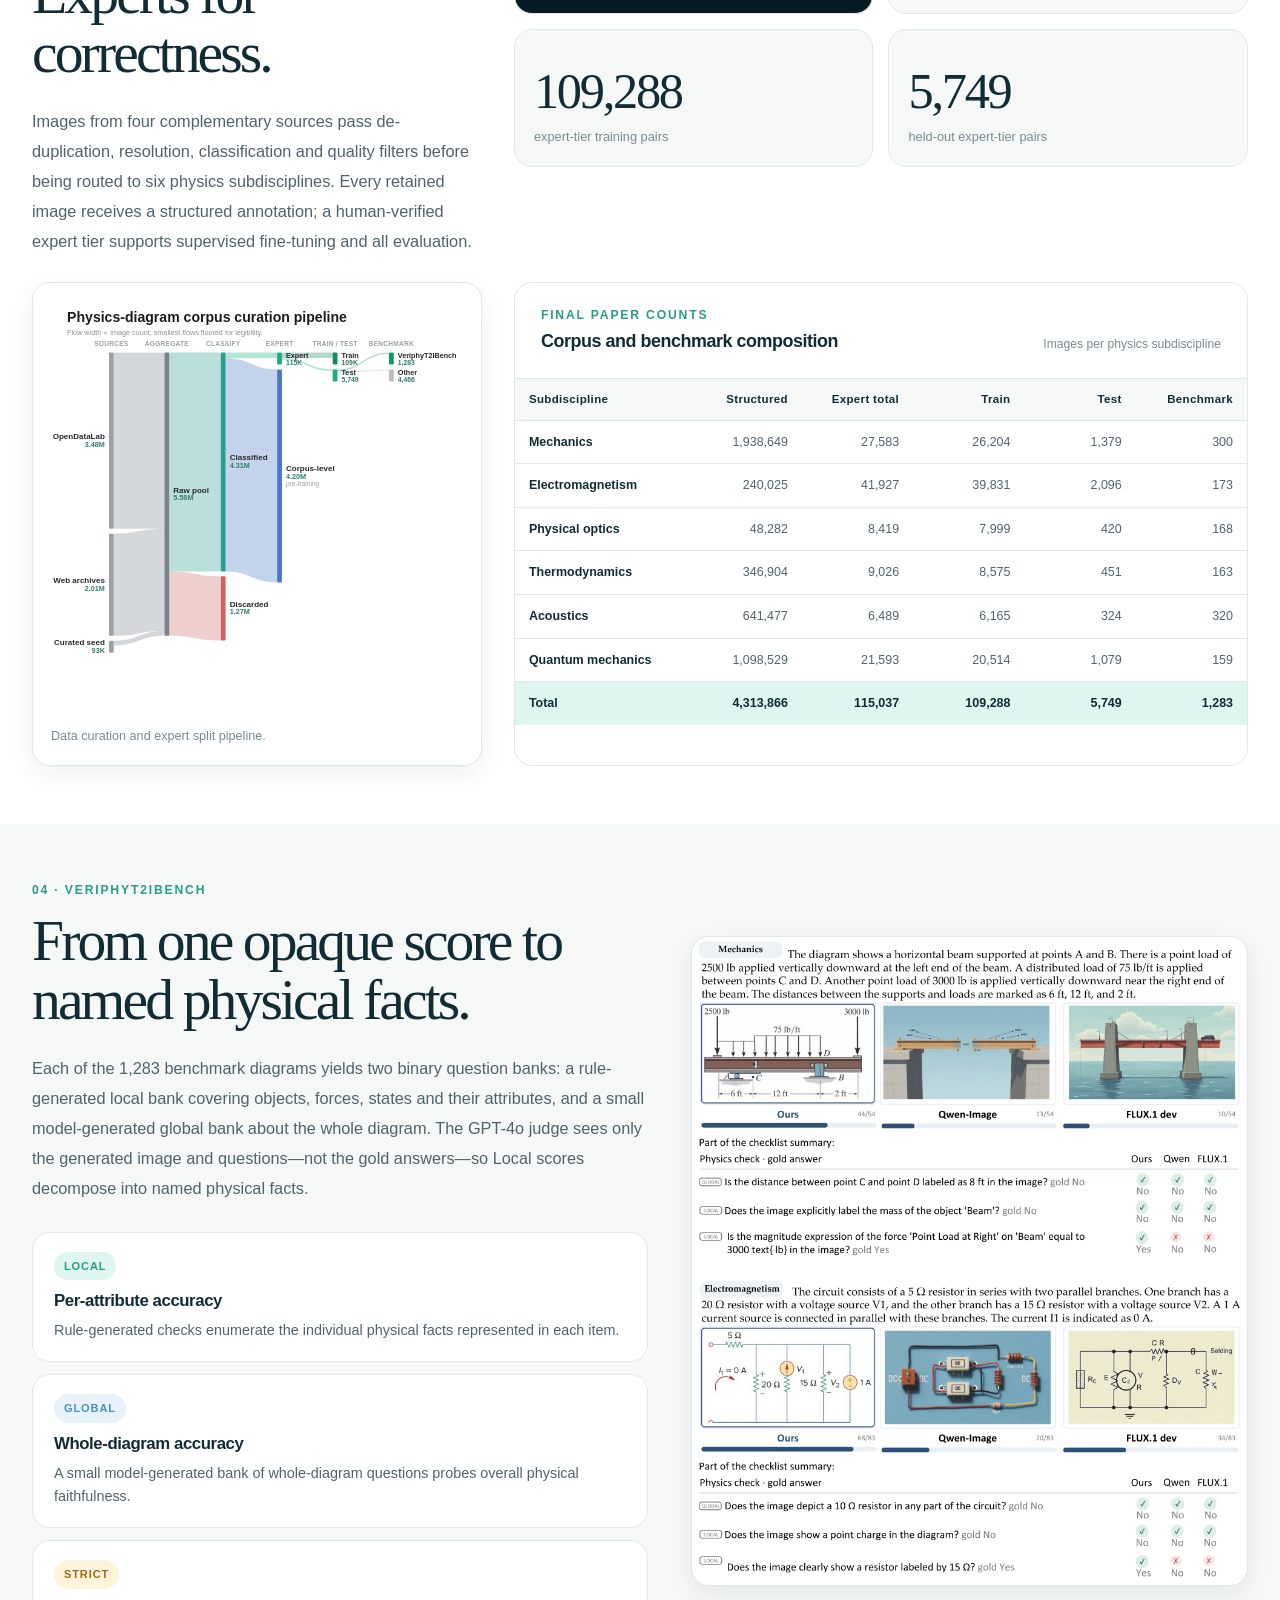
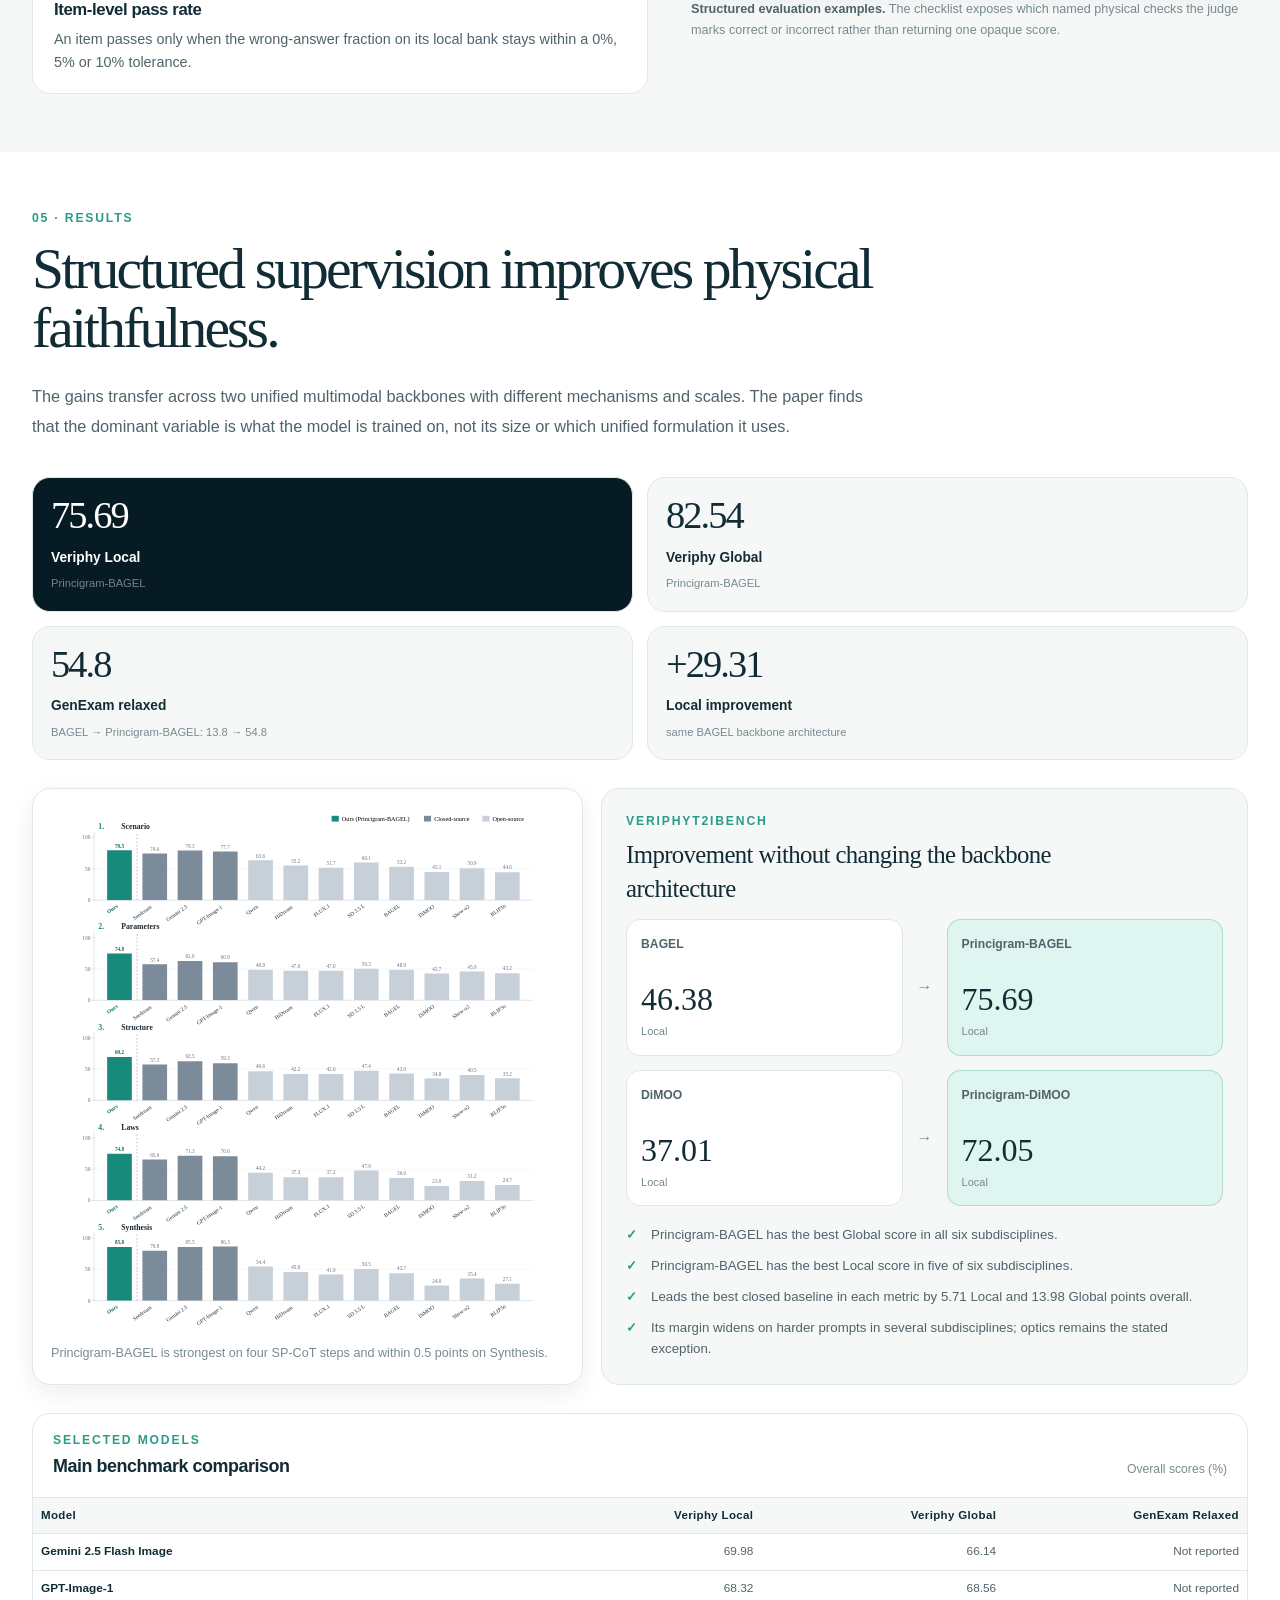
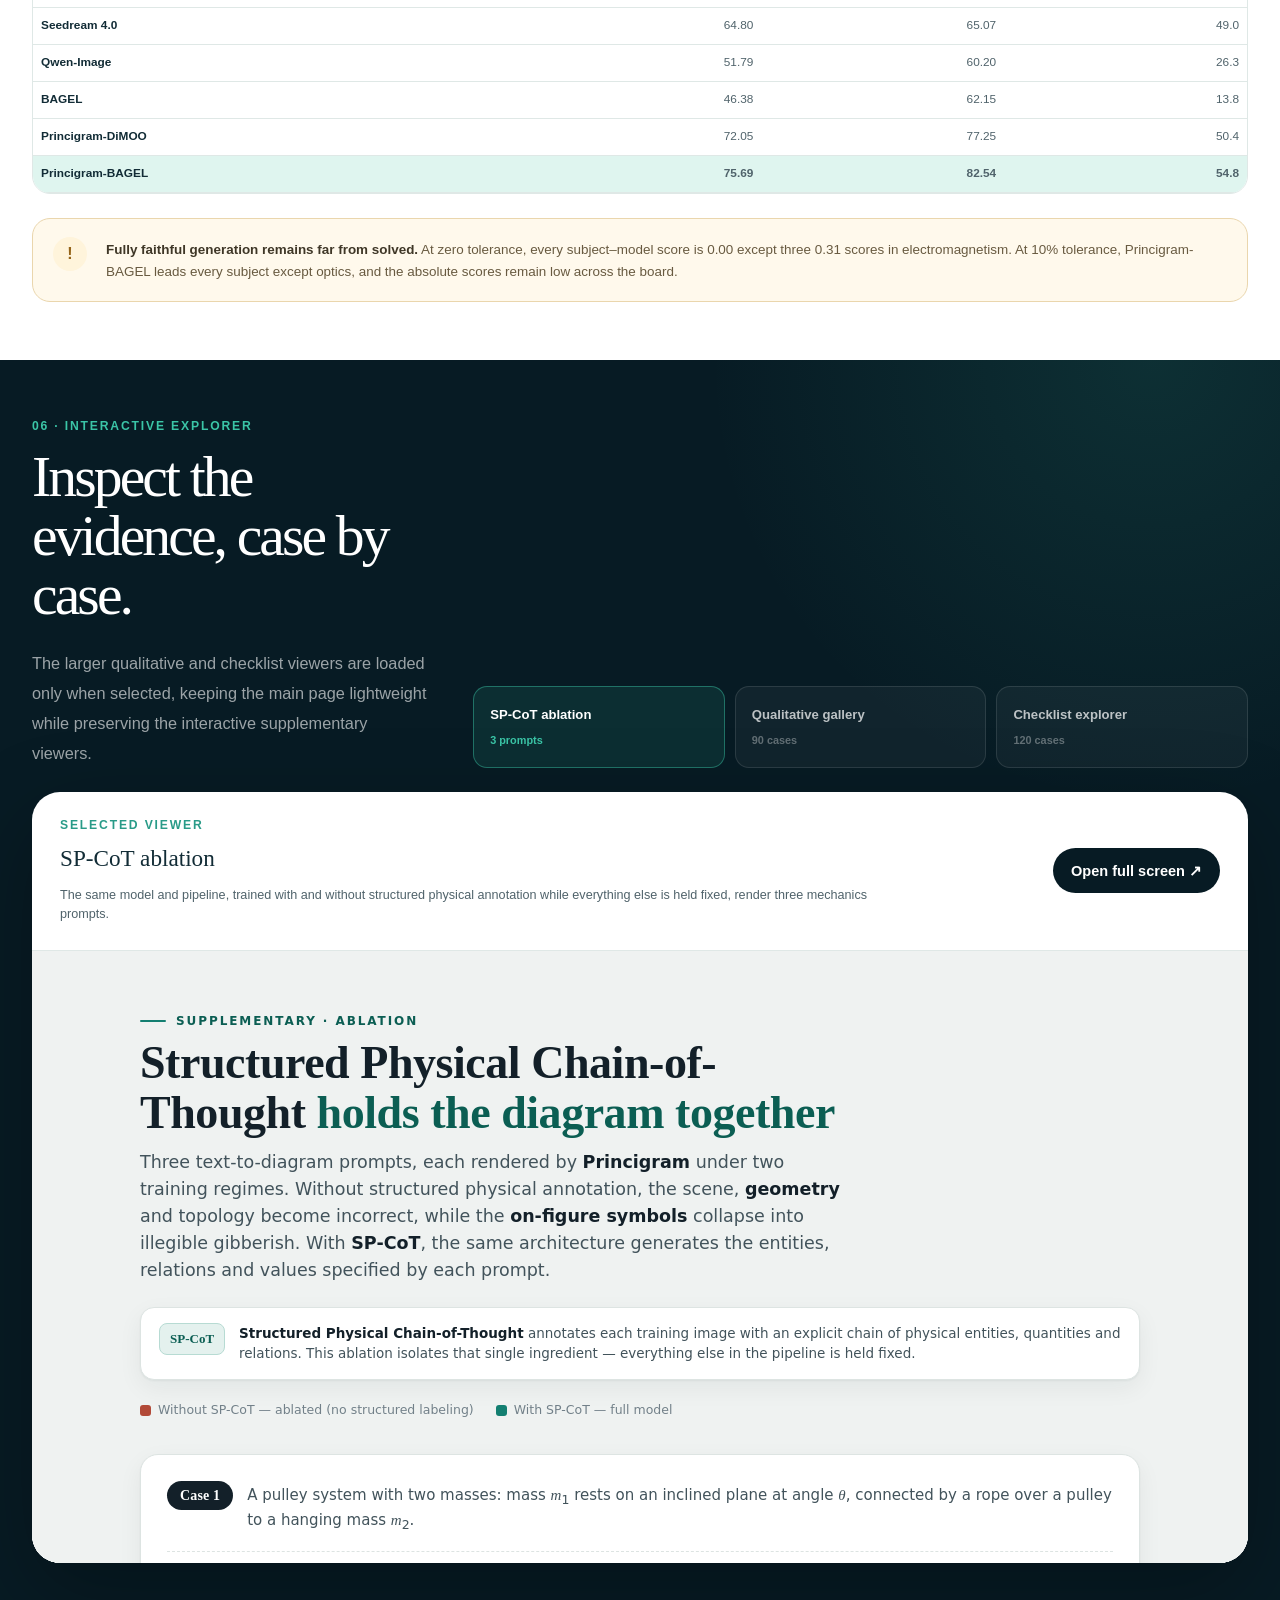
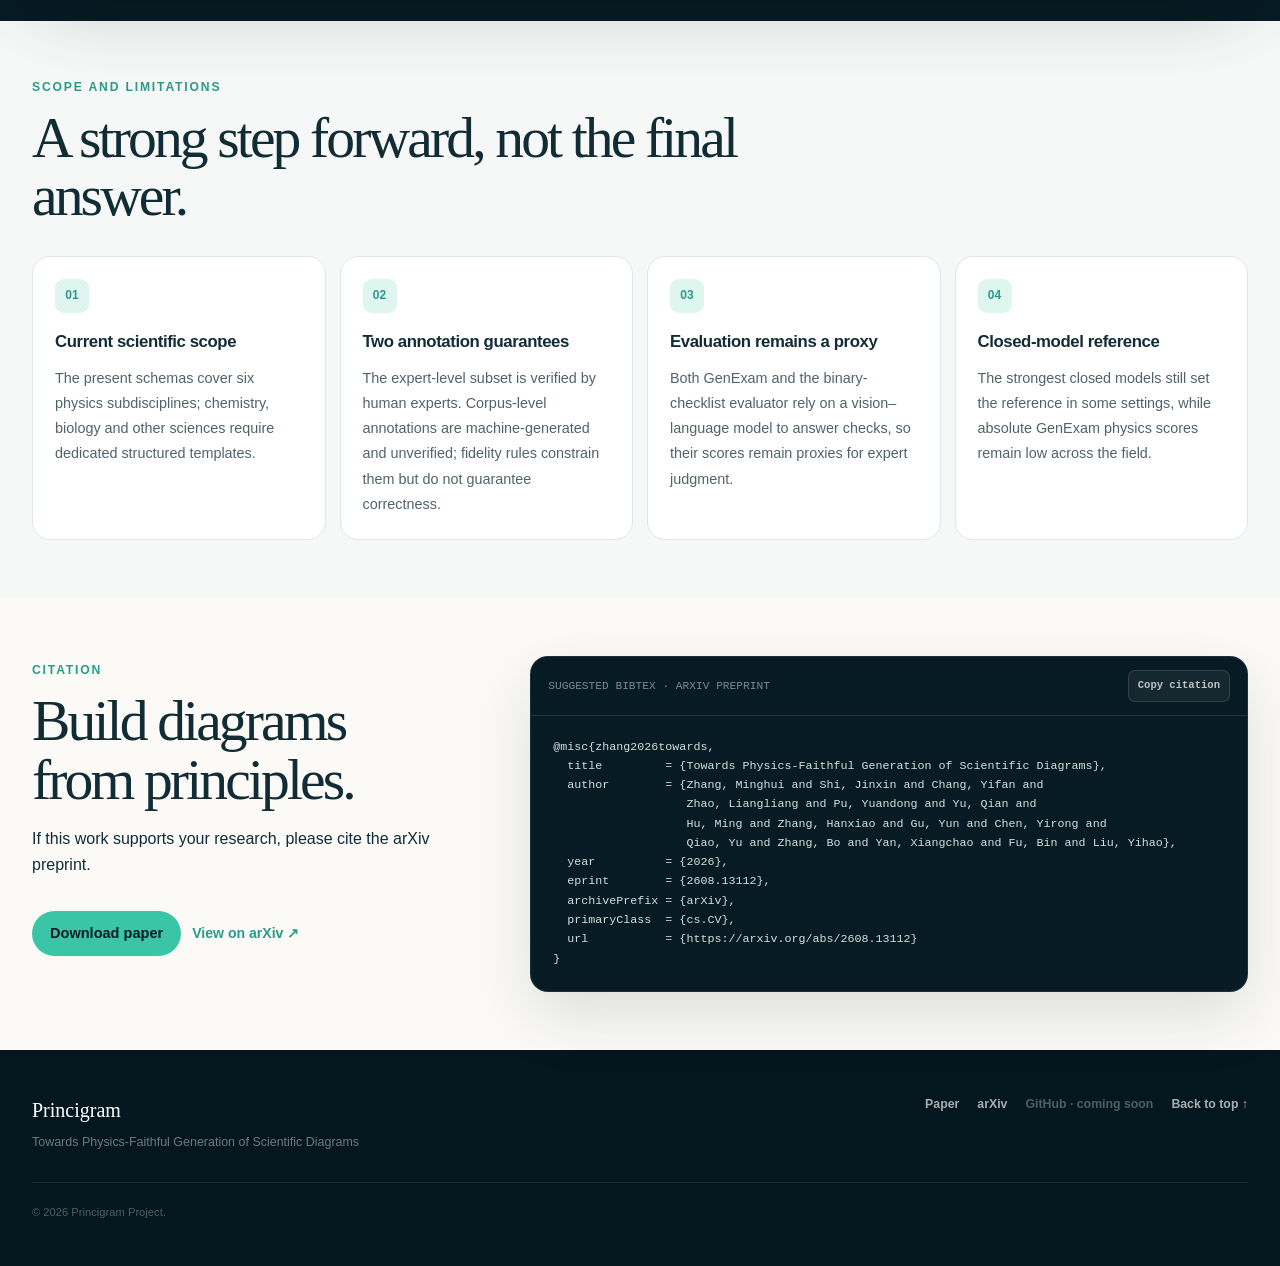
==== commit 75b943e4: "update qualitative comparisons" ====
--- a/index.html
+++ b/index.html
@@ -19,8 +19,8 @@
 
     <link rel="canonical" href="https://sjxer.github.io/SP-CoT.github.io/">
     <link rel="icon" href="assets/favicon.svg" type="image/svg+xml">
-    <link rel="stylesheet" href="styles.css?v=20260819-8">
-    <script src="scripts.js?v=20260819-3" defer></script>
+    <link rel="stylesheet" href="styles.css?v=20260819-9">
+    <script src="scripts.js?v=20260819-4" defer></script>
   </head>
 
   <body>
@@ -215,11 +215,11 @@
         <div class="page-shell page-shell-wide">
           <div class="featured-showcase-heading">
             <div class="section-heading compact">
-              <p class="section-kicker">Electromagnetism · Case 92</p>
+              <p class="section-kicker">Featured examples</p>
               <h2 id="featured-title">Qualitative comparisons</h2>
               <p>
-                Compare nine model generations for the same VeriphyT2IBench prompt. The complete
-                90-case qualitative gallery is available in Section 06.
+                Switch between two VeriphyT2IBench prompts and compare the reference with nine model
+                generations. The complete 90-case qualitative gallery is available in Section 06.
               </p>
             </div>
             <a class="button button-primary featured-showcase-cta" href="#interactive" data-open-qualitative>
@@ -227,107 +227,203 @@
             </a>
           </div>
 
-          <article class="qualitative-case" aria-labelledby="featured-case-title">
-            <div class="qualitative-case-meta">
+          <div class="featured-case-tabs" role="tablist" aria-label="Featured qualitative cases">
+            <button
+              class="featured-case-tab is-active"
+              id="featured-tab-92"
+              type="button"
+              role="tab"
+              aria-selected="true"
+              aria-controls="featured-panel-92"
+              data-featured-case-tab
+            >
               <span>Electromagnetism</span>
-              <span>Case #92</span>
-            </div>
-
-            <div class="qualitative-case-overview">
-              <section class="qualitative-prompt" aria-labelledby="featured-case-title">
+              <strong>Case #92</strong>
+            </button>
+            <button
+              class="featured-case-tab"
+              id="featured-tab-174"
+              type="button"
+              role="tab"
+              aria-selected="false"
+              aria-controls="featured-panel-174"
+              tabindex="-1"
+              data-featured-case-tab
+            >
+              <span>Mechanics</span>
+              <strong>Case #174</strong>
+            </button>
+          </div>
+
+          <div class="featured-case-panels">
+            <article
+              class="qualitative-case"
+              id="featured-panel-92"
+              role="tabpanel"
+              aria-labelledby="featured-tab-92"
+              tabindex="0"
+              data-featured-case-panel
+            >
+              <div class="qualitative-comparison-grid">
+                <section class="qualitative-prompt" aria-labelledby="featured-case-title-92">
                 <p>Prompt</p>
-                <h3 id="featured-case-title">A DC circuit with a current source and resistors in parallel.</h3>
-                <p>
-                  The diagram shows a DC circuit with a 1 A current source. There are three resistors:
-                  5 Ω, 20 Ω, and 15 Ω. The 5 Ω resistor is in series with the parallel combination of
-                  the 20 Ω and 15 Ω resistors. Voltage labels V₁ and V₂ are across
-                  the 20 Ω and 15 Ω resistors, respectively. The current I₂ through the 15 Ω
-                  resistor is marked as 0 A.
-                </p>
-              </section>
-
-              <figure class="qualitative-reference showcase-comparison is-reference">
-                <p>Reference</p>
-                <button
-                  type="button"
-                  data-zoom="assets/showcase/case-92/reference.jpg"
-                  data-caption="Electromagnetism case 92 · Reference diagram"
-                >
-                  <img
-                    src="assets/showcase/case-92/reference.jpg"
-                    alt="Reference diagram for Electromagnetism case 92"
-                    width="679"
-                    height="307"
-                    loading="lazy"
-                    decoding="async"
-                  >
-                </button>
-                <figcaption>Reference diagram</figcaption>
-              </figure>
-            </div>
-
-            <div class="qualitative-generations-heading">
-              <h3>Model generations</h3>
-              <span>Same prompt · nine models</span>
-            </div>
-            <div class="qualitative-model-grid">
-              <figure class="showcase-comparison">
-                <button type="button" data-zoom="assets/showcase/case-92/seedream-4-0.jpg" data-caption="Electromagnetism case 92 · Seedream 4.0 generation">
-                  <img src="assets/showcase/case-92/seedream-4-0.jpg" alt="Seedream 4.0 generation for Electromagnetism case 92" width="460" height="460" loading="lazy" decoding="async">
-                </button>
-                <figcaption>Seedream 4.0</figcaption>
-              </figure>
-              <figure class="showcase-comparison">
-                <button type="button" data-zoom="assets/showcase/case-92/gemini-2-5-flash-image.jpg" data-caption="Electromagnetism case 92 · Gemini 2.5 Flash Image generation">
-                  <img src="assets/showcase/case-92/gemini-2-5-flash-image.jpg" alt="Gemini 2.5 Flash Image generation for Electromagnetism case 92" width="460" height="460" loading="lazy" decoding="async">
-                </button>
-                <figcaption>Gemini 2.5 Flash Image</figcaption>
-              </figure>
-              <figure class="showcase-comparison">
-                <button type="button" data-zoom="assets/showcase/case-92/gpt-image-1.jpg" data-caption="Electromagnetism case 92 · GPT-Image-1 generation">
-                  <img src="assets/showcase/case-92/gpt-image-1.jpg" alt="GPT-Image-1 generation for Electromagnetism case 92" width="460" height="460" loading="lazy" decoding="async">
-                </button>
-                <figcaption>GPT-Image-1</figcaption>
-              </figure>
-              <figure class="showcase-comparison">
-                <button type="button" data-zoom="assets/showcase/case-92/qwen-image.jpg" data-caption="Electromagnetism case 92 · Qwen-Image generation">
-                  <img src="assets/showcase/case-92/qwen-image.jpg" alt="Qwen-Image generation for Electromagnetism case 92" width="680" height="382" loading="lazy" decoding="async">
-                </button>
-                <figcaption>Qwen-Image</figcaption>
-              </figure>
-              <figure class="showcase-comparison">
-                <button type="button" data-zoom="assets/showcase/case-92/hidream-i1-full.jpg" data-caption="Electromagnetism case 92 · HiDream-I1-Full generation">
-                  <img src="assets/showcase/case-92/hidream-i1-full.jpg" alt="HiDream-I1-Full generation for Electromagnetism case 92" width="460" height="259" loading="lazy" decoding="async">
-                </button>
-                <figcaption>HiDream-I1-Full</figcaption>
-              </figure>
-              <figure class="showcase-comparison">
-                <button type="button" data-zoom="assets/showcase/case-92/flux-1-dev.jpg" data-caption="Electromagnetism case 92 · FLUX.1 dev generation">
-                  <img src="assets/showcase/case-92/flux-1-dev.jpg" alt="FLUX.1 dev generation for Electromagnetism case 92" width="680" height="382" loading="lazy" decoding="async">
-                </button>
-                <figcaption>FLUX.1 dev</figcaption>
-              </figure>
-              <figure class="showcase-comparison">
-                <button type="button" data-zoom="assets/showcase/case-92/sd-3-5-large.jpg" data-caption="Electromagnetism case 92 · SD 3.5 Large generation">
-                  <img src="assets/showcase/case-92/sd-3-5-large.jpg" alt="SD 3.5 Large generation for Electromagnetism case 92" width="460" height="258" loading="lazy" decoding="async">
-                </button>
-                <figcaption>SD 3.5 Large</figcaption>
-              </figure>
-              <figure class="showcase-comparison">
-                <button type="button" data-zoom="assets/showcase/case-92/bagel.jpg" data-caption="Electromagnetism case 92 · BAGEL generation">
-                  <img src="assets/showcase/case-92/bagel.jpg" alt="BAGEL generation for Electromagnetism case 92" width="460" height="258" loading="lazy" decoding="async">
-                </button>
-                <figcaption>BAGEL</figcaption>
-              </figure>
-              <figure class="showcase-comparison is-ours">
-                <button type="button" data-zoom="assets/showcase/case-92/princigram-bagel.jpg" data-caption="Electromagnetism case 92 · Princigram-BAGEL generation">
-                  <span>Ours</span>
-                  <img src="assets/showcase/case-92/princigram-bagel.jpg" alt="Princigram-BAGEL generation for Electromagnetism case 92" width="680" height="382" loading="lazy" decoding="async">
-                </button>
-                <figcaption>Princigram-BAGEL</figcaption>
-              </figure>
-            </div>
-          </article>
+                  <h3 id="featured-case-title-92">A DC circuit with a current source and resistors in parallel.</h3>
+                  <p>
+                    The diagram shows a DC circuit with a 1 A current source. There are three resistors:
+                    5 Ω, 20 Ω, and 15 Ω. The 5 Ω resistor is in series with the parallel combination of
+                    the 20 Ω and 15 Ω resistors. Voltage labels V₁ and V₂ are across the 20 Ω and 15 Ω
+                    resistors, respectively. The current I₂ through the 15 Ω resistor is marked as 0 A.
+                  </p>
+                </section>
+                <figure class="showcase-comparison is-reference">
+                  <button type="button" data-zoom="assets/showcase/case-92/reference.jpg" data-caption="Electromagnetism case 92 · Reference diagram">
+                    <img src="assets/showcase/case-92/reference.jpg" alt="Reference diagram for Electromagnetism case 92" width="679" height="307" loading="lazy" decoding="async">
+                  </button>
+                  <figcaption>Reference</figcaption>
+                </figure>
+                <figure class="showcase-comparison is-ours">
+                  <button type="button" data-zoom="assets/showcase/case-92/princigram-bagel.jpg" data-caption="Electromagnetism case 92 · Princigram-BAGEL generation">
+                    <span>Ours</span>
+                    <img src="assets/showcase/case-92/princigram-bagel.jpg" alt="Princigram-BAGEL generation for Electromagnetism case 92" width="680" height="382" loading="lazy" decoding="async">
+                  </button>
+                  <figcaption>Princigram-BAGEL</figcaption>
+                </figure>
+                <figure class="showcase-comparison">
+                  <button type="button" data-zoom="assets/showcase/case-92/seedream-4-0.jpg" data-caption="Electromagnetism case 92 · Seedream 4.0 generation">
+                    <img src="assets/showcase/case-92/seedream-4-0.jpg" alt="Seedream 4.0 generation for Electromagnetism case 92" width="460" height="460" loading="lazy" decoding="async">
+                  </button>
+                  <figcaption>Seedream 4.0</figcaption>
+                </figure>
+                <figure class="showcase-comparison">
+                  <button type="button" data-zoom="assets/showcase/case-92/gemini-2-5-flash-image.jpg" data-caption="Electromagnetism case 92 · Gemini 2.5 Flash Image generation">
+                    <img src="assets/showcase/case-92/gemini-2-5-flash-image.jpg" alt="Gemini 2.5 Flash Image generation for Electromagnetism case 92" width="460" height="460" loading="lazy" decoding="async">
+                  </button>
+                  <figcaption>Gemini 2.5 Flash Image</figcaption>
+                </figure>
+                <figure class="showcase-comparison">
+                  <button type="button" data-zoom="assets/showcase/case-92/gpt-image-1.jpg" data-caption="Electromagnetism case 92 · GPT-Image-1 generation">
+                    <img src="assets/showcase/case-92/gpt-image-1.jpg" alt="GPT-Image-1 generation for Electromagnetism case 92" width="460" height="460" loading="lazy" decoding="async">
+                  </button>
+                  <figcaption>GPT-Image-1</figcaption>
+                </figure>
+                <figure class="showcase-comparison">
+                  <button type="button" data-zoom="assets/showcase/case-92/qwen-image.jpg" data-caption="Electromagnetism case 92 · Qwen-Image generation">
+                    <img src="assets/showcase/case-92/qwen-image.jpg" alt="Qwen-Image generation for Electromagnetism case 92" width="680" height="382" loading="lazy" decoding="async">
+                  </button>
+                  <figcaption>Qwen-Image</figcaption>
+                </figure>
+                <figure class="showcase-comparison">
+                  <button type="button" data-zoom="assets/showcase/case-92/hidream-i1-full.jpg" data-caption="Electromagnetism case 92 · HiDream-I1-Full generation">
+                    <img src="assets/showcase/case-92/hidream-i1-full.jpg" alt="HiDream-I1-Full generation for Electromagnetism case 92" width="460" height="259" loading="lazy" decoding="async">
+                  </button>
+                  <figcaption>HiDream-I1-Full</figcaption>
+                </figure>
+                <figure class="showcase-comparison">
+                  <button type="button" data-zoom="assets/showcase/case-92/flux-1-dev.jpg" data-caption="Electromagnetism case 92 · FLUX.1 dev generation">
+                    <img src="assets/showcase/case-92/flux-1-dev.jpg" alt="FLUX.1 dev generation for Electromagnetism case 92" width="680" height="382" loading="lazy" decoding="async">
+                  </button>
+                  <figcaption>FLUX.1 dev</figcaption>
+                </figure>
+                <figure class="showcase-comparison">
+                  <button type="button" data-zoom="assets/showcase/case-92/sd-3-5-large.jpg" data-caption="Electromagnetism case 92 · SD 3.5 Large generation">
+                    <img src="assets/showcase/case-92/sd-3-5-large.jpg" alt="SD 3.5 Large generation for Electromagnetism case 92" width="460" height="258" loading="lazy" decoding="async">
+                  </button>
+                  <figcaption>SD 3.5 Large</figcaption>
+                </figure>
+                <figure class="showcase-comparison">
+                  <button type="button" data-zoom="assets/showcase/case-92/bagel.jpg" data-caption="Electromagnetism case 92 · BAGEL generation">
+                    <img src="assets/showcase/case-92/bagel.jpg" alt="BAGEL generation for Electromagnetism case 92" width="460" height="258" loading="lazy" decoding="async">
+                  </button>
+                  <figcaption>BAGEL</figcaption>
+                </figure>
+              </div>
+            </article>
+
+            <article
+              class="qualitative-case"
+              id="featured-panel-174"
+              role="tabpanel"
+              aria-labelledby="featured-tab-174"
+              tabindex="0"
+              data-featured-case-panel
+              hidden
+            >
+              <div class="qualitative-comparison-grid">
+                <section class="qualitative-prompt" aria-labelledby="featured-case-title-174">
+                  <p>Prompt</p>
+                  <h3 id="featured-case-title-174">A skier is descending a slope inclined at 25 degrees, with forces acting on the skier depicted in a free-body diagram.</h3>
+                  <p>
+                    The image shows a skier on a slope inclined at 25 degrees. The skier is leaning
+                    forward, and several forces are acting on them. The forces include the normal force
+                    N⃗, the frictional force f⃗, and the weight w⃗ which is decomposed into components w⃗ₓ
+                    and w⃗ᵧ. A free-body diagram is also provided, showing these forces acting on a point
+                    representing the skier.
+                  </p>
+                </section>
+                <figure class="showcase-comparison is-reference">
+                  <button type="button" data-zoom="assets/showcase/case-174/reference.jpg" data-caption="Mechanics case 174 · Reference diagram">
+                    <img src="assets/showcase/case-174/reference.jpg" alt="Reference diagram for Mechanics case 174" width="680" height="382" loading="lazy" decoding="async">
+                  </button>
+                  <figcaption>Reference</figcaption>
+                </figure>
+                <figure class="showcase-comparison is-ours">
+                  <button type="button" data-zoom="assets/showcase/case-174/princigram-bagel.jpg" data-caption="Mechanics case 174 · Princigram-BAGEL generation">
+                    <span>Ours</span>
+                    <img src="assets/showcase/case-174/princigram-bagel.jpg" alt="Princigram-BAGEL generation for Mechanics case 174" width="680" height="382" loading="lazy" decoding="async">
+                  </button>
+                  <figcaption>Princigram-BAGEL</figcaption>
+                </figure>
+                <figure class="showcase-comparison">
+                  <button type="button" data-zoom="assets/showcase/case-174/seedream-4-0.jpg" data-caption="Mechanics case 174 · Seedream 4.0 generation">
+                    <img src="assets/showcase/case-174/seedream-4-0.jpg" alt="Seedream 4.0 generation for Mechanics case 174" width="460" height="460" loading="lazy" decoding="async">
+                  </button>
+                  <figcaption>Seedream 4.0</figcaption>
+                </figure>
+                <figure class="showcase-comparison">
+                  <button type="button" data-zoom="assets/showcase/case-174/gemini-2-5-flash-image.jpg" data-caption="Mechanics case 174 · Gemini 2.5 Flash Image generation">
+                    <img src="assets/showcase/case-174/gemini-2-5-flash-image.jpg" alt="Gemini 2.5 Flash Image generation for Mechanics case 174" width="460" height="460" loading="lazy" decoding="async">
+                  </button>
+                  <figcaption>Gemini 2.5 Flash Image</figcaption>
+                </figure>
+                <figure class="showcase-comparison">
+                  <button type="button" data-zoom="assets/showcase/case-174/gpt-image-1.jpg" data-caption="Mechanics case 174 · GPT-Image-1 generation">
+                    <img src="assets/showcase/case-174/gpt-image-1.jpg" alt="GPT-Image-1 generation for Mechanics case 174" width="460" height="460" loading="lazy" decoding="async">
+                  </button>
+                  <figcaption>GPT-Image-1</figcaption>
+                </figure>
+                <figure class="showcase-comparison">
+                  <button type="button" data-zoom="assets/showcase/case-174/qwen-image.jpg" data-caption="Mechanics case 174 · Qwen-Image generation">
+                    <img src="assets/showcase/case-174/qwen-image.jpg" alt="Qwen-Image generation for Mechanics case 174" width="680" height="382" loading="lazy" decoding="async">
+                  </button>
+                  <figcaption>Qwen-Image</figcaption>
+                </figure>
+                <figure class="showcase-comparison">
+                  <button type="button" data-zoom="assets/showcase/case-174/hidream-i1-full.jpg" data-caption="Mechanics case 174 · HiDream-I1-Full generation">
+                    <img src="assets/showcase/case-174/hidream-i1-full.jpg" alt="HiDream-I1-Full generation for Mechanics case 174" width="460" height="259" loading="lazy" decoding="async">
+                  </button>
+                  <figcaption>HiDream-I1-Full</figcaption>
+                </figure>
+                <figure class="showcase-comparison">
+                  <button type="button" data-zoom="assets/showcase/case-174/flux-1-dev.jpg" data-caption="Mechanics case 174 · FLUX.1 dev generation">
+                    <img src="assets/showcase/case-174/flux-1-dev.jpg" alt="FLUX.1 dev generation for Mechanics case 174" width="680" height="382" loading="lazy" decoding="async">
+                  </button>
+                  <figcaption>FLUX.1 dev</figcaption>
+                </figure>
+                <figure class="showcase-comparison">
+                  <button type="button" data-zoom="assets/showcase/case-174/sd-3-5-large.jpg" data-caption="Mechanics case 174 · SD 3.5 Large generation">
+                    <img src="assets/showcase/case-174/sd-3-5-large.jpg" alt="SD 3.5 Large generation for Mechanics case 174" width="460" height="258" loading="lazy" decoding="async">
+                  </button>
+                  <figcaption>SD 3.5 Large</figcaption>
+                </figure>
+                <figure class="showcase-comparison">
+                  <button type="button" data-zoom="assets/showcase/case-174/bagel.jpg" data-caption="Mechanics case 174 · BAGEL generation">
+                    <img src="assets/showcase/case-174/bagel.jpg" alt="BAGEL generation for Mechanics case 174" width="460" height="258" loading="lazy" decoding="async">
+                  </button>
+                  <figcaption>BAGEL</figcaption>
+                </figure>
+              </div>
+            </article>
+          </div>
         </div>
       </section>
 
--- a/styles.css
+++ b/styles.css
@@ -577,6 +577,10 @@
     #fff;
 }
 
+.section.featured-showcase {
+  padding-block: clamp(48px, 5.5vh, 64px);
+}
+
 .featured-showcase-heading {
   display: flex;
   align-items: flex-end;
@@ -600,64 +604,88 @@
   white-space: nowrap;
 }
 
+.featured-case-tabs {
+  display: flex;
+  align-items: center;
+  width: min(100%, 2180px);
+  gap: 9px;
+  margin: 0 auto 14px;
+}
+
+.featured-case-tab {
+  display: flex;
+  align-items: baseline;
+  gap: 9px;
+  padding: 9px 14px;
+  border: 1px solid var(--line);
+  border-radius: 999px;
+  background: #fff;
+  color: var(--ink-muted);
+  cursor: pointer;
+  transition: border-color 0.2s ease, background 0.2s ease, color 0.2s ease, box-shadow 0.2s ease;
+}
+
+.featured-case-tab:hover,
+.featured-case-tab.is-active {
+  border-color: rgba(41, 155, 136, 0.52);
+  background: var(--teal-pale);
+  color: var(--ink);
+  box-shadow: 0 7px 18px rgba(8, 35, 45, 0.06);
+}
+
+.featured-case-tab span {
+  color: var(--teal);
+  font-size: 0.64rem;
+  font-weight: 850;
+  letter-spacing: 0.08em;
+  line-height: 1.4;
+  text-transform: uppercase;
+}
+
+.featured-case-tab strong {
+  font-size: 0.72rem;
+  font-weight: 800;
+  line-height: 1.4;
+}
+
+.featured-case-panels {
+  width: min(100%, 2180px);
+  min-width: 0;
+  margin-inline: auto;
+}
+
 .qualitative-case {
-  padding: clamp(20px, 2.4vw, 34px);
+  padding: clamp(18px, 1.8vw, 26px);
   border: 1px solid var(--line);
   border-radius: var(--radius-lg);
   background: var(--paper-soft);
   box-shadow: var(--shadow);
 }
 
-.qualitative-case-meta {
-  display: flex;
-  align-items: center;
-  justify-content: space-between;
-  gap: 16px;
-  margin-bottom: 18px;
-}
-
-.qualitative-case-meta span {
-  padding: 6px 11px;
-  border-radius: 999px;
+.qualitative-case[hidden] {
+  display: none;
+}
+
+.qualitative-comparison-grid {
+  display: grid;
+  grid-template-columns: repeat(4, minmax(0, 1fr));
+  gap: clamp(12px, 1.2vw, 18px);
+  align-items: stretch;
+}
+
+.qualitative-prompt {
+  grid-column: span 2;
+  min-width: 0;
+  padding: clamp(18px, 1.8vw, 26px);
+  border: 1px solid var(--line);
+  border-radius: 12px;
   background: #fff;
-  color: var(--ink-muted);
-  font-size: 0.68rem;
-  font-weight: 800;
-  letter-spacing: 0.06em;
-  line-height: 1.4;
-  text-transform: uppercase;
-}
-
-.qualitative-case-meta span:first-child {
-  background: var(--teal-pale);
-  color: var(--teal);
-}
-
-.qualitative-case-overview {
-  display: grid;
-  grid-template-columns: minmax(0, 0.92fr) minmax(0, 1.08fr);
-  gap: clamp(18px, 2vw, 30px);
-  align-items: stretch;
-  padding-bottom: clamp(26px, 3vw, 38px);
-  border-bottom: 1px solid var(--line);
-}
-
-.qualitative-prompt,
-.qualitative-reference {
-  min-width: 0;
-  margin: 0;
-  padding: clamp(20px, 2.3vw, 32px);
-  border: 1px solid var(--line);
-  border-radius: var(--radius);
-  background: #fff;
-}
-
-.qualitative-prompt > p:first-child,
-.qualitative-reference > p,
-.qualitative-generations-heading h3 {
+}
+
+.qualitative-prompt > p:first-child {
   margin: 0;
   color: var(--teal);
-  font-size: 0.68rem;
+  font-size: 0.64rem;
   font-weight: 850;
   letter-spacing: 0.12em;
   line-height: 1.4;
@@ -665,56 +693,22 @@
 }
 
 .qualitative-prompt h3 {
-  max-width: 700px;
-  margin: 14px 0 0;
+  max-width: 1040px;
+  margin: 10px 0 0;
   color: var(--ink);
   font-family: Georgia, "Times New Roman", serif;
-  font-size: clamp(1.55rem, 2.2vw, 2.25rem);
+  font-size: clamp(1.25rem, 1.65vw, 1.85rem);
   font-weight: 500;
-  letter-spacing: -0.035em;
-  line-height: 1.12;
+  letter-spacing: -0.03em;
+  line-height: 1.14;
 }
 
 .qualitative-prompt > p:last-child {
-  max-width: 750px;
-  margin: 20px 0 0;
+  max-width: 1100px;
+  margin: 12px 0 0;
   color: var(--ink-soft);
-  font-size: 0.93rem;
-  line-height: 1.78;
-}
-
-.qualitative-reference {
-  display: flex;
-  flex-direction: column;
-}
-
-.qualitative-reference button {
-  margin-top: 16px;
-}
-
-.qualitative-reference figcaption {
-  margin-top: auto;
-  padding-top: 10px;
-}
-
-.qualitative-generations-heading {
-  display: flex;
-  align-items: center;
-  justify-content: space-between;
-  gap: 18px;
-  margin: clamp(25px, 3vw, 38px) 0 16px;
-}
-
-.qualitative-generations-heading span {
-  color: var(--ink-muted);
-  font-size: 0.72rem;
-  font-weight: 700;
-}
-
-.qualitative-model-grid {
-  display: grid;
-  grid-template-columns: repeat(3, minmax(0, 1fr));
-  gap: clamp(16px, 1.8vw, 26px);
+  font-size: clamp(0.76rem, 0.78vw, 0.88rem);
+  line-height: 1.56;
 }
 
 .showcase-comparison {
@@ -726,7 +720,7 @@
   position: relative;
   display: block;
   width: 100%;
-  aspect-ratio: 460 / 258;
+  aspect-ratio: 16 / 9;
   padding: 0;
   overflow: hidden;
   border: 1px solid var(--line);
@@ -1937,6 +1931,16 @@
   backdrop-filter: blur(8px);
 }
 
+@media (max-width: 1080px) {
+  .qualitative-comparison-grid {
+    grid-template-columns: repeat(2, minmax(0, 1fr));
+  }
+
+  .qualitative-prompt {
+    grid-column: 1 / -1;
+  }
+}
+
 @media (min-width: 1180px) {
   .section {
     padding: clamp(58px, 6vh, 72px) 0;
@@ -2495,18 +2499,10 @@
     margin-bottom: 0;
   }
 
-  .qualitative-case-overview {
-    grid-template-columns: 1fr;
-  }
-
-  .qualitative-model-grid {
-    grid-template-columns: repeat(2, minmax(0, 1fr));
-  }
-
-  .showcase-comparison.is-ours {
-    grid-column: 1 / -1;
-    justify-self: center;
-    width: min(100%, 620px);
+  .featured-case-tabs {
+    max-width: 100%;
+    overflow-x: auto;
+    padding-bottom: 2px;
   }
 
   .problem-grid,
@@ -2679,26 +2675,26 @@
     padding: 14px;
   }
 
-  .qualitative-case-meta,
-  .qualitative-generations-heading {
+  .featured-case-tabs {
+    display: grid;
+    grid-template-columns: repeat(2, minmax(0, 1fr));
+  }
+
+  .featured-case-tab {
     align-items: flex-start;
     flex-direction: column;
-    gap: 9px;
-  }
-
-  .qualitative-prompt,
-  .qualitative-reference {
+    gap: 2px;
+    border-radius: 12px;
+  }
+
+  .qualitative-prompt {
+    grid-column: auto;
     padding: 18px;
   }
 
-  .qualitative-model-grid {
+  .qualitative-comparison-grid {
     grid-template-columns: 1fr;
     gap: 18px;
-  }
-
-  .showcase-comparison.is-ours {
-    grid-column: auto;
-    width: 100%;
   }
 
   .feature-card,
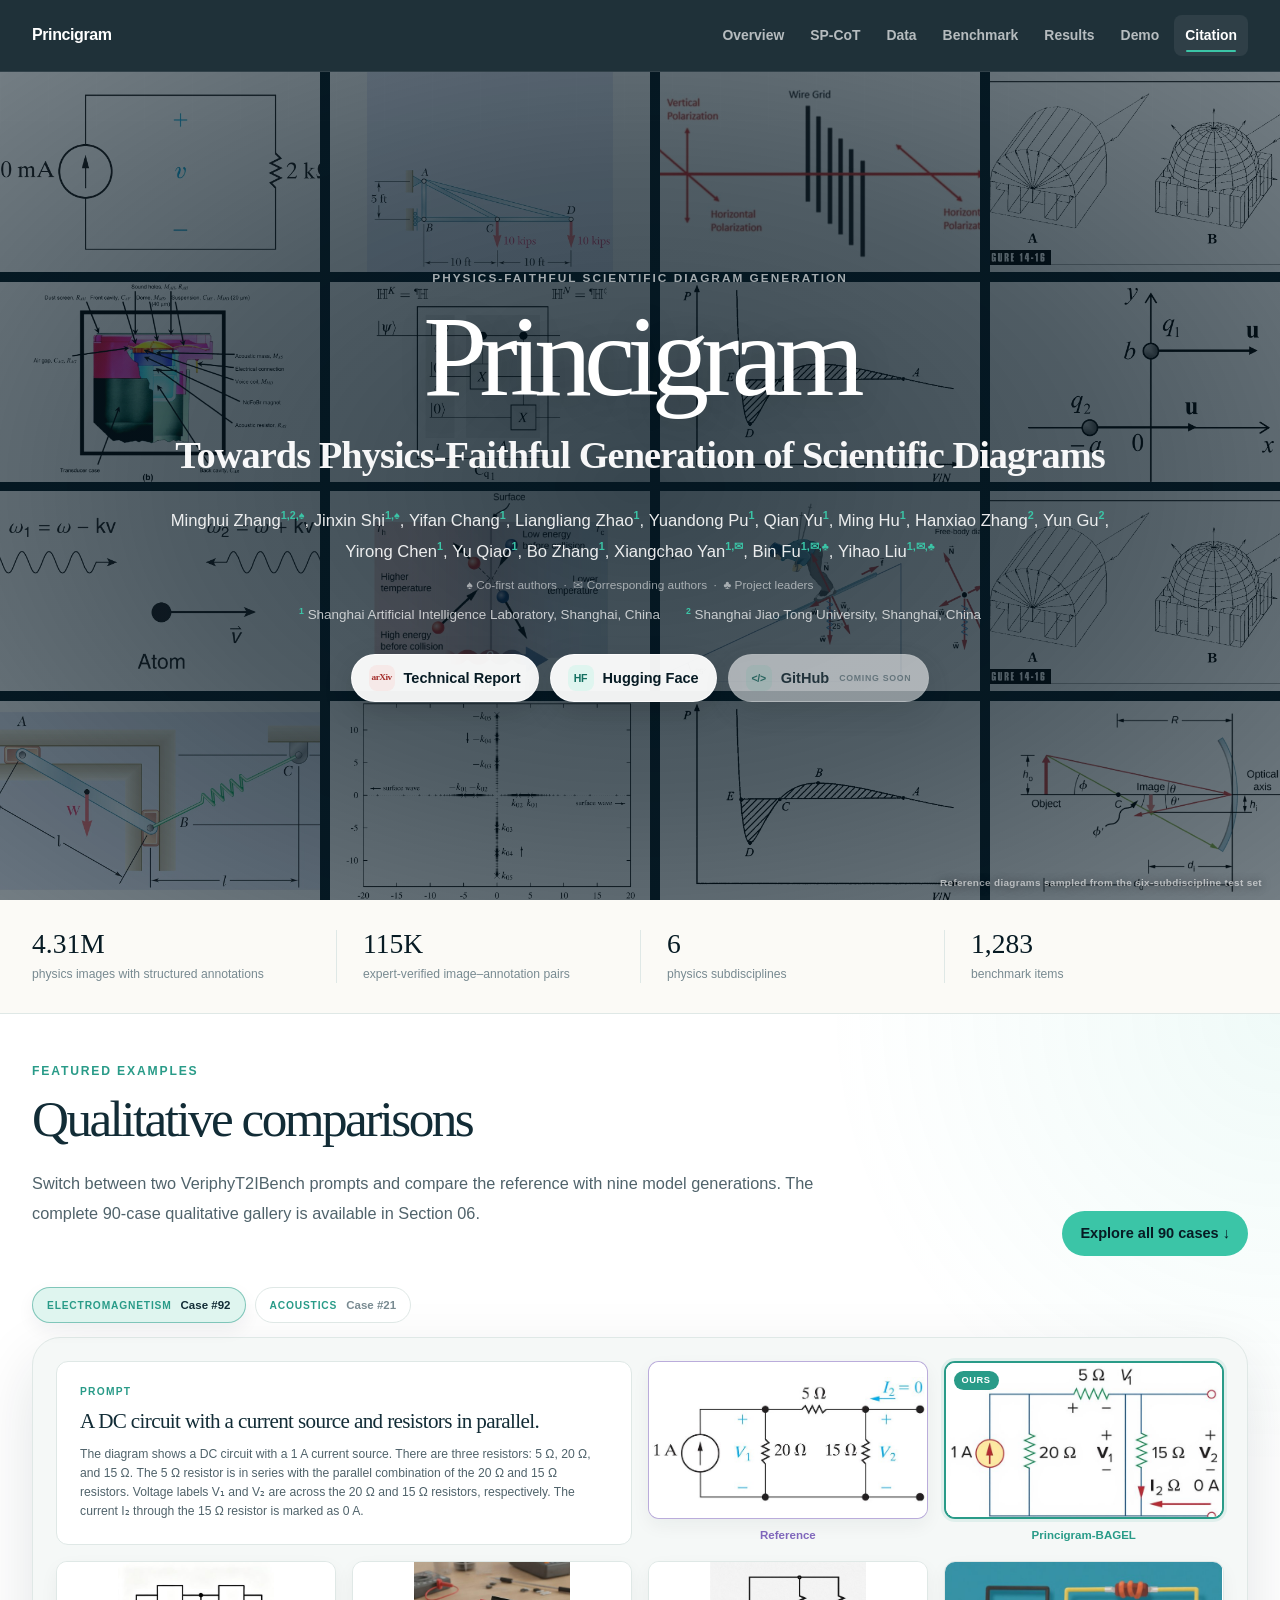
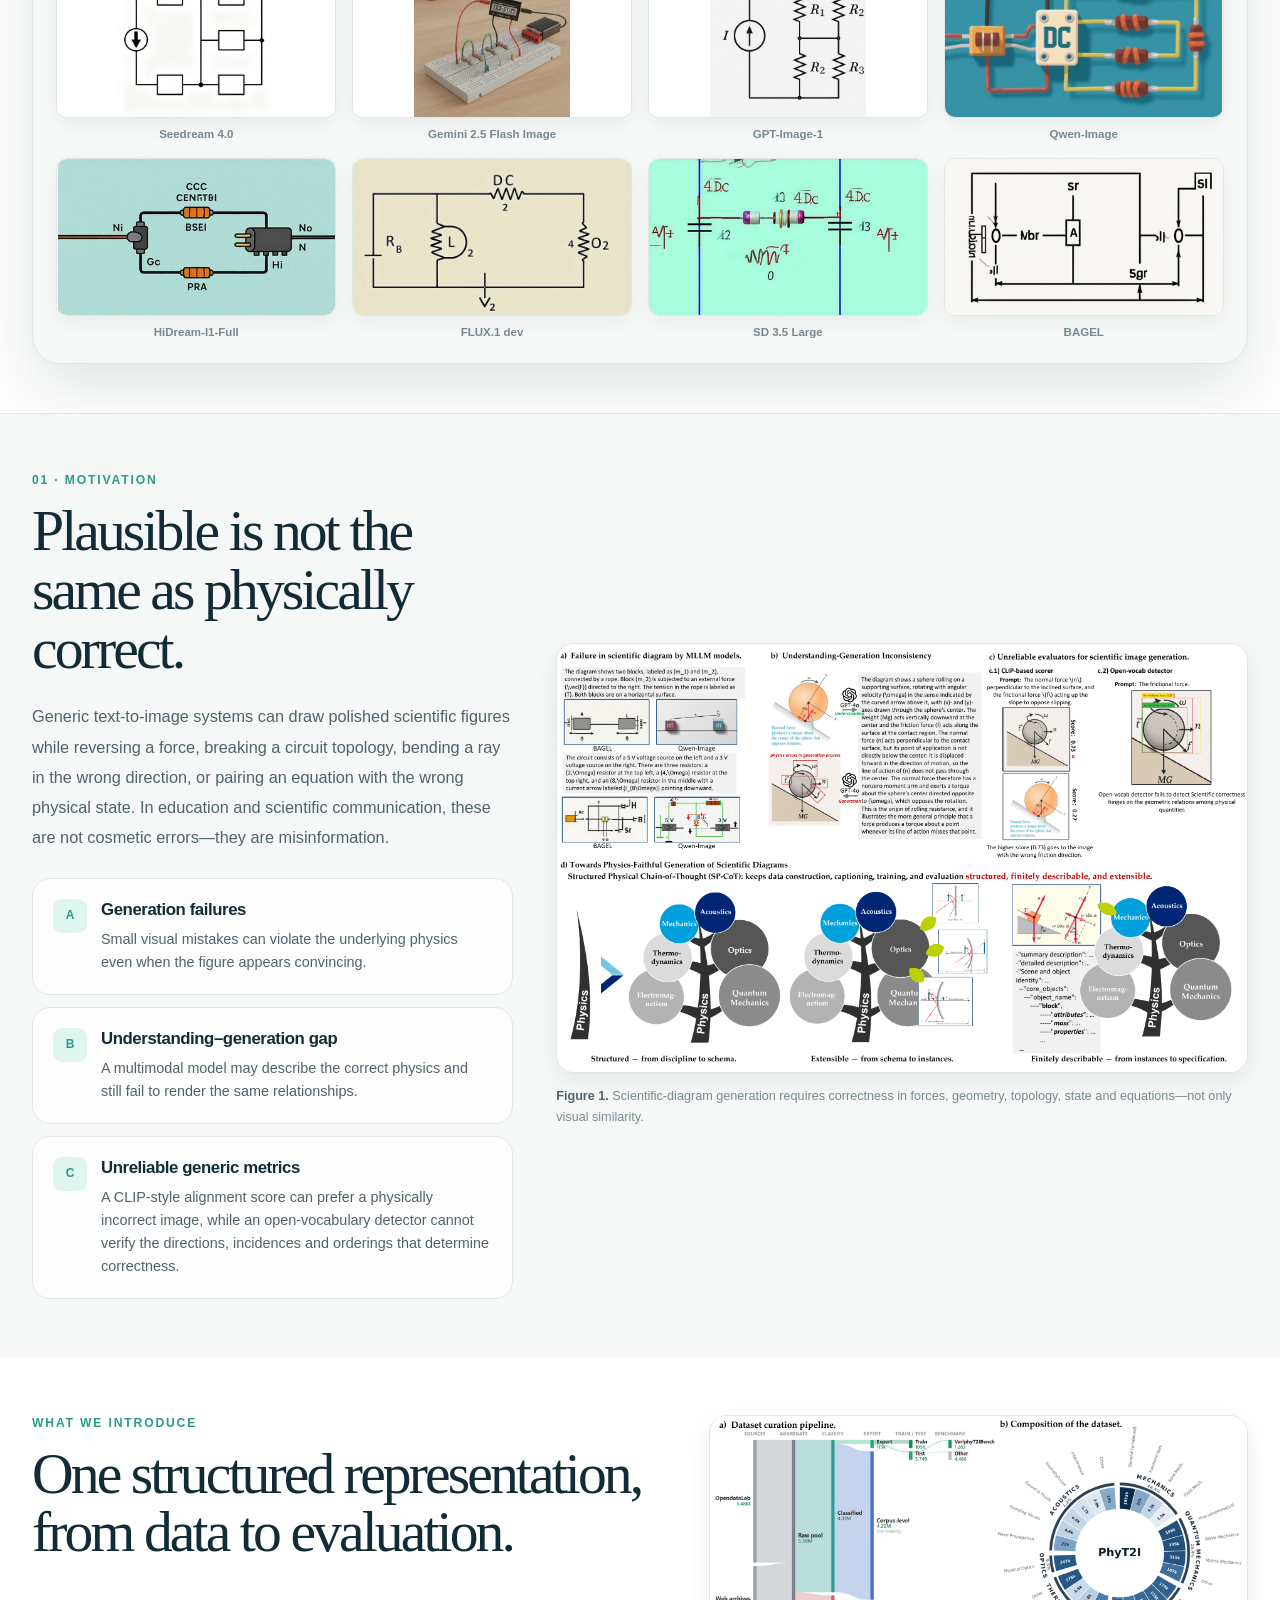
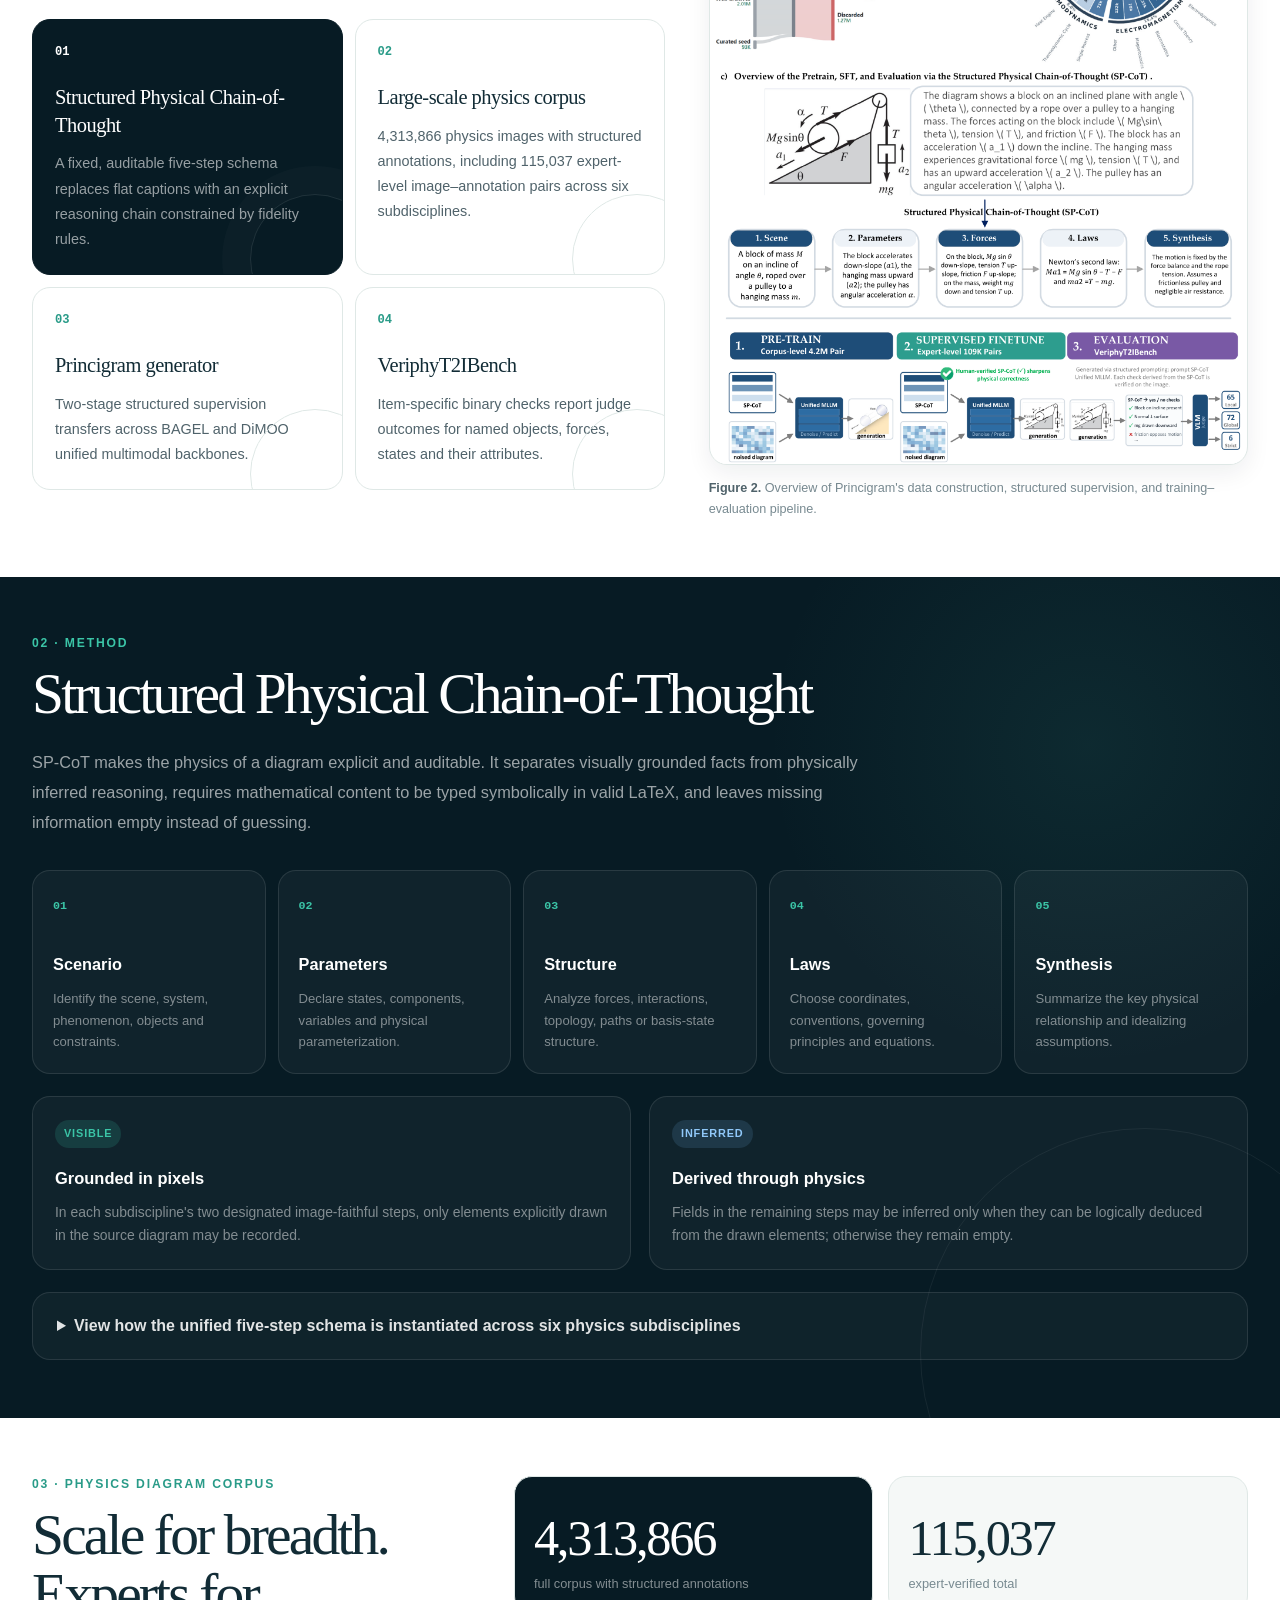
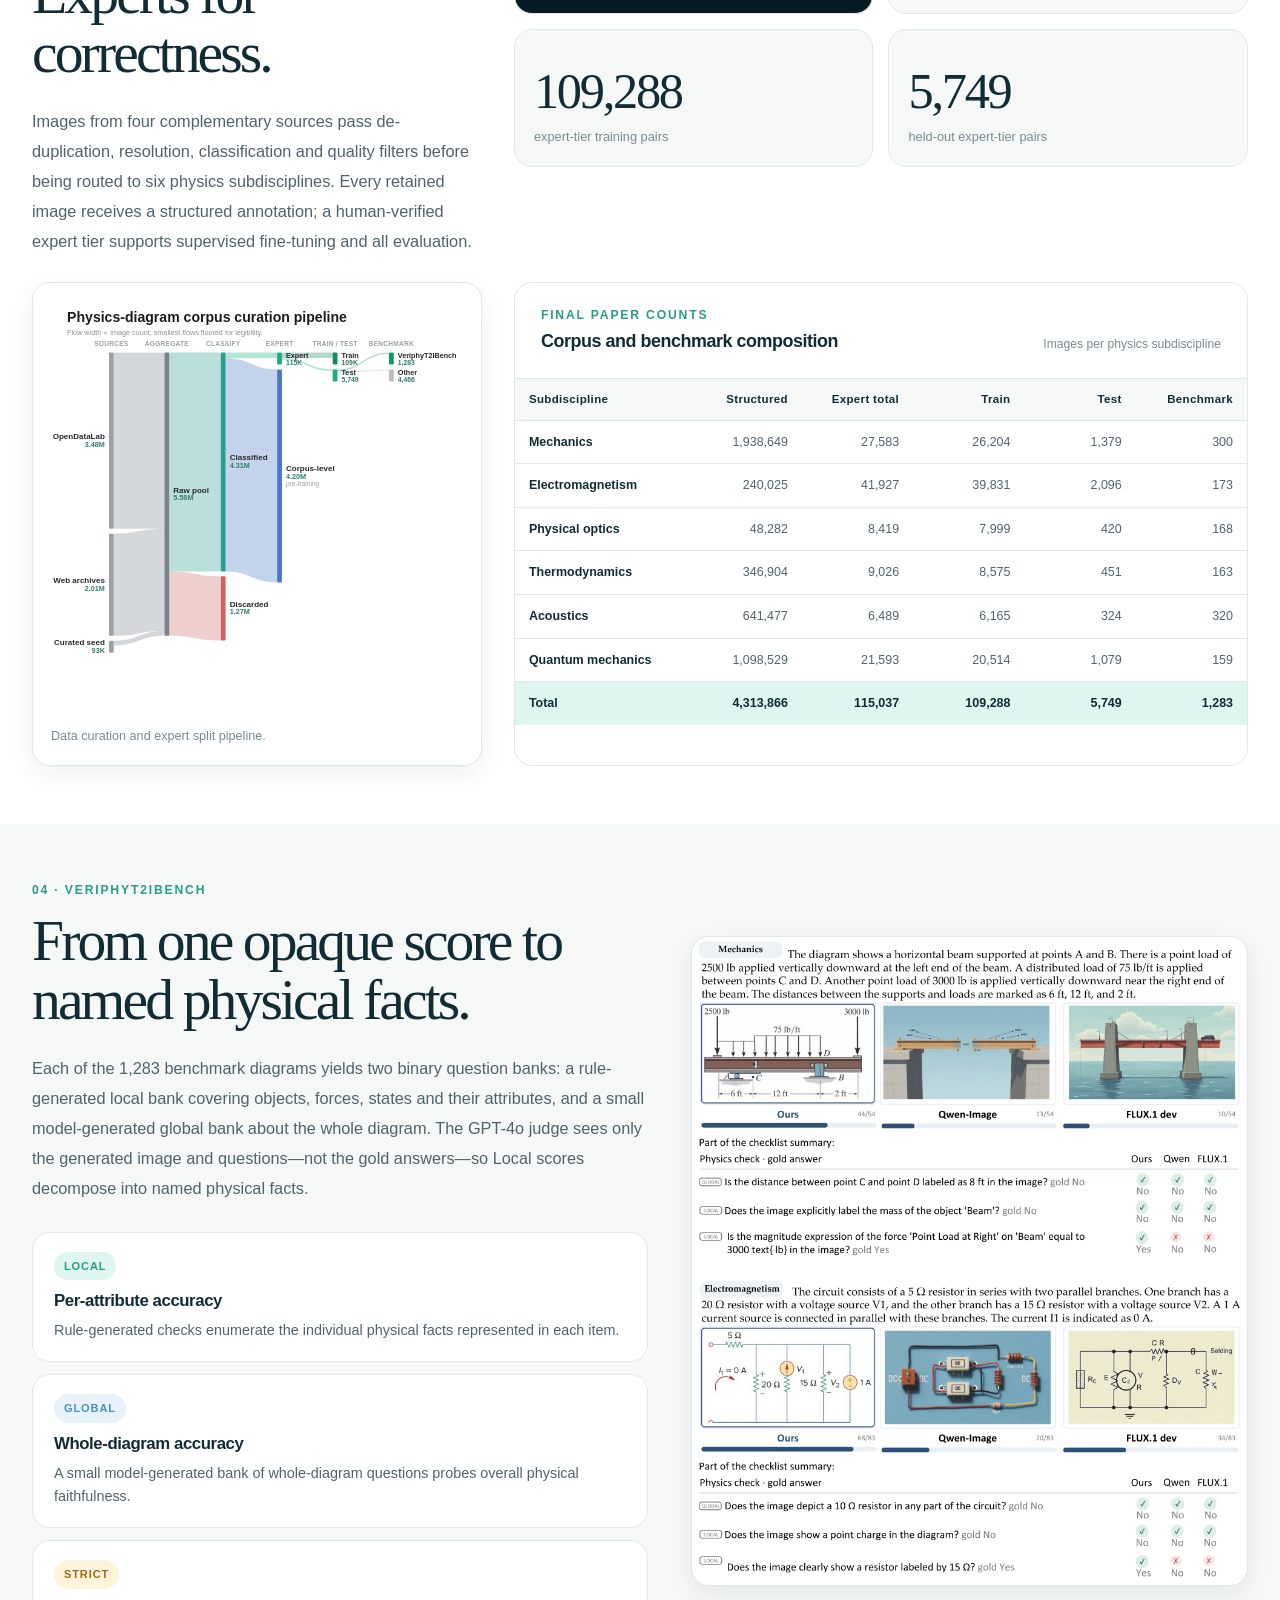
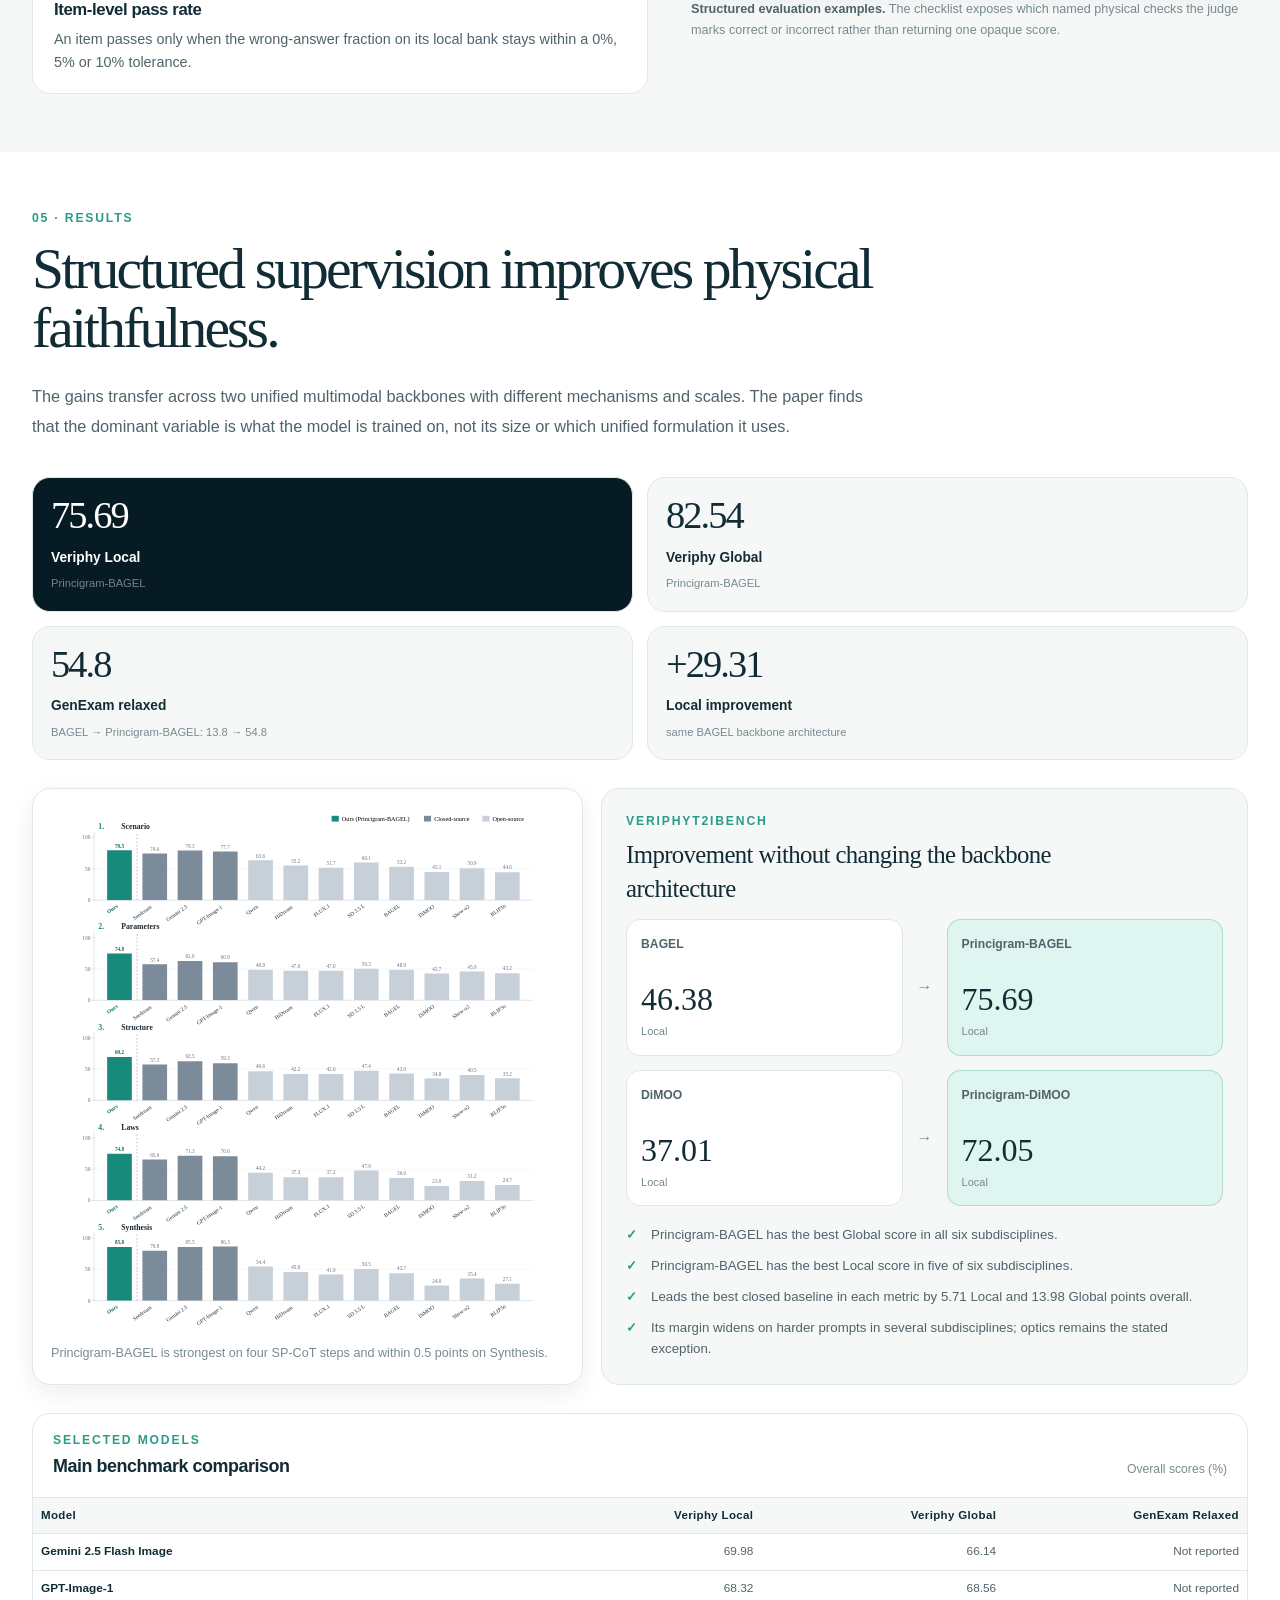
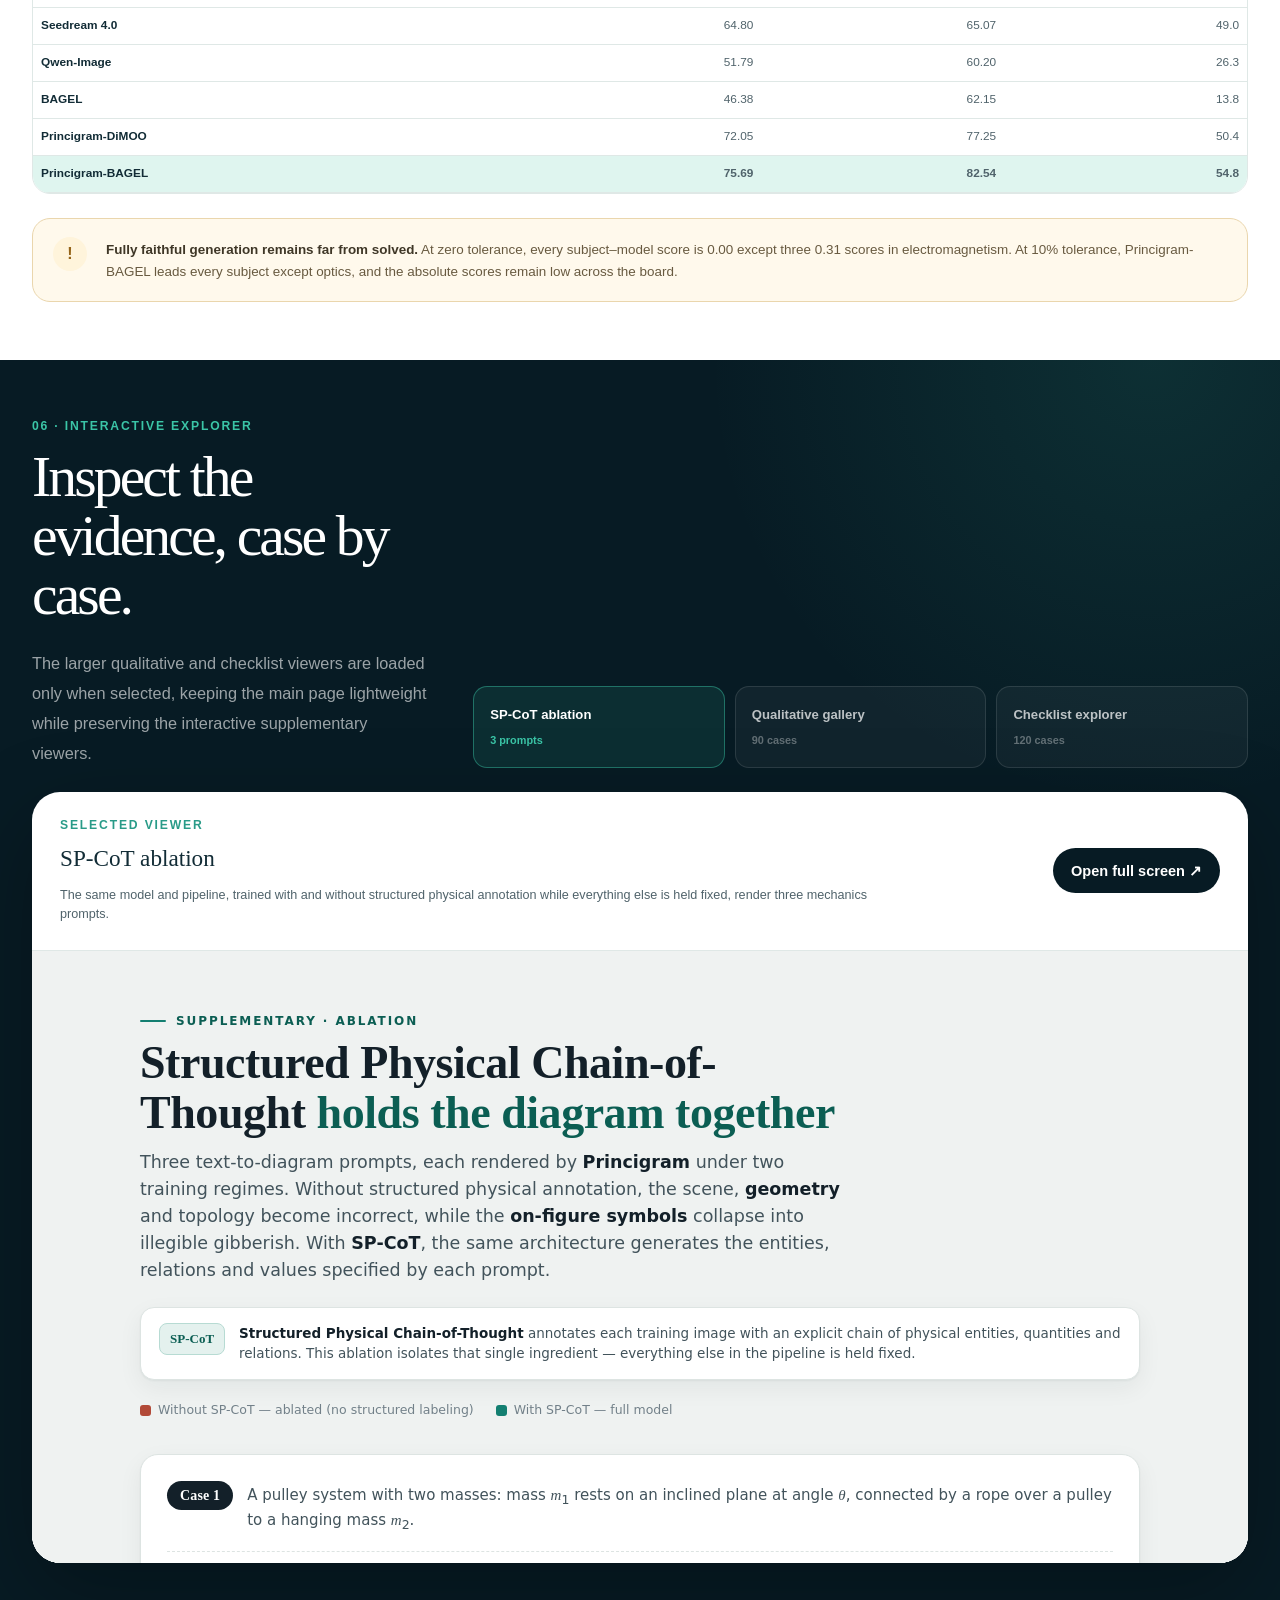
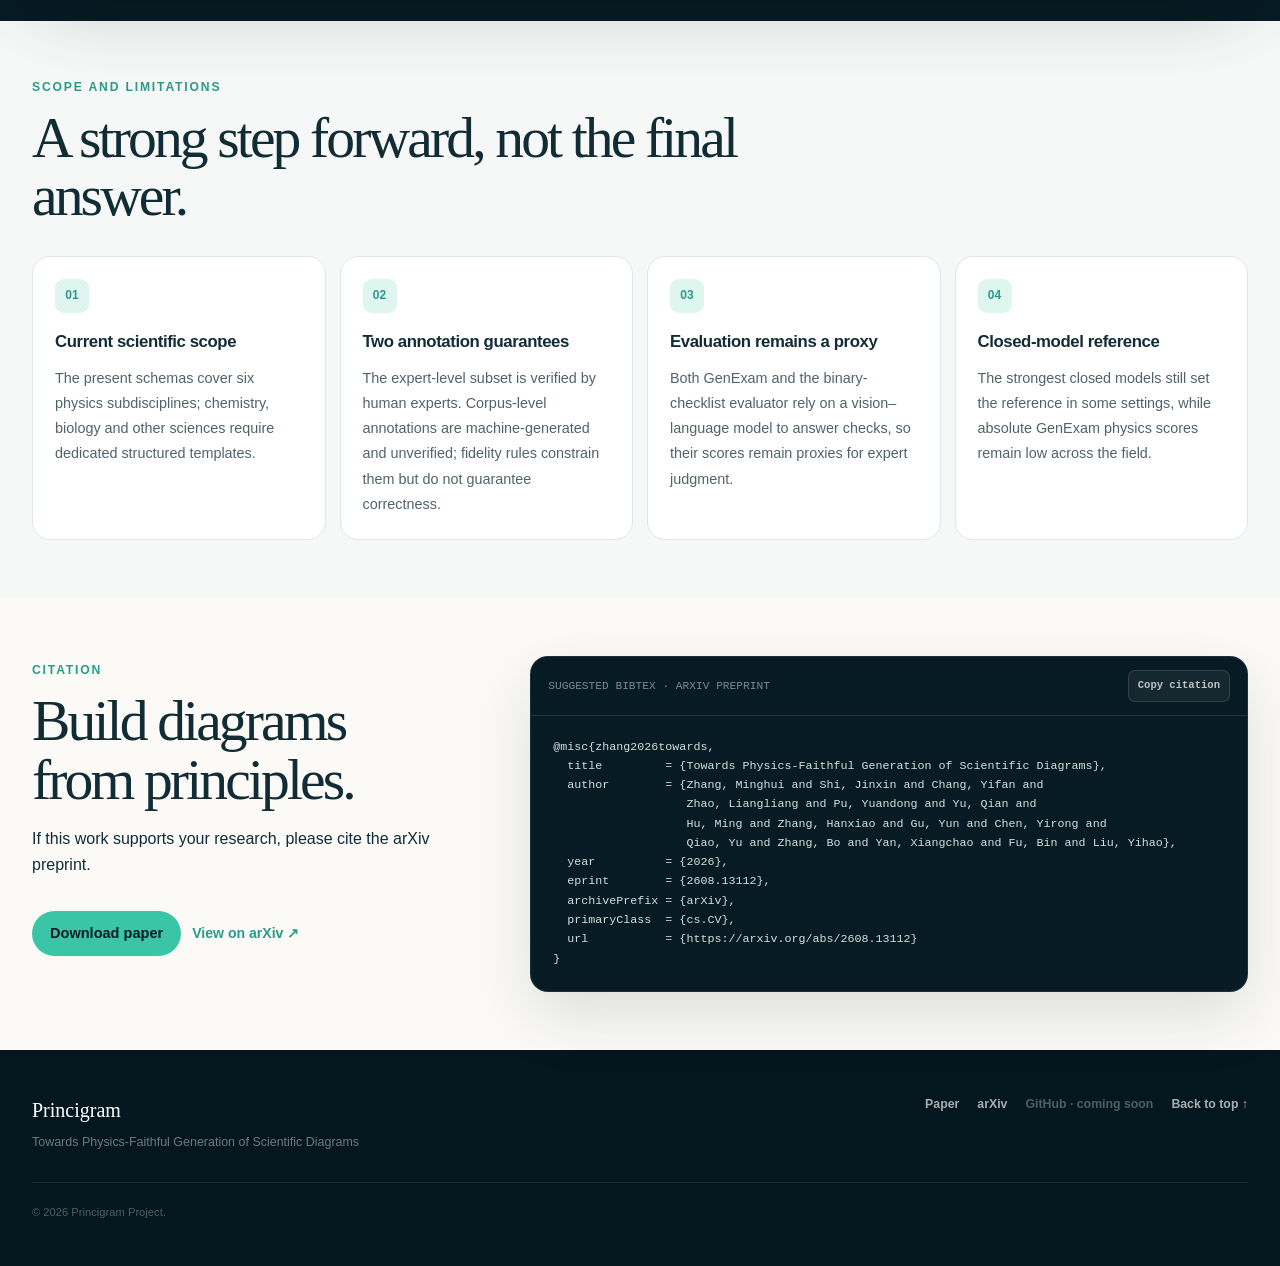
==== commit 5f1e5eaf: "update qualitative comparisons" ====
--- a/index.html
+++ b/index.html
@@ -242,16 +242,16 @@
             </button>
             <button
               class="featured-case-tab"
-              id="featured-tab-174"
+              id="featured-tab-21"
               type="button"
               role="tab"
               aria-selected="false"
-              aria-controls="featured-panel-174"
+              aria-controls="featured-panel-21"
               tabindex="-1"
               data-featured-case-tab
             >
-              <span>Mechanics</span>
-              <strong>Case #174</strong>
+              <span>Acoustics</span>
+              <strong>Case #21</strong>
             </button>
           </div>
 
@@ -341,83 +341,81 @@
 
             <article
               class="qualitative-case"
-              id="featured-panel-174"
+              id="featured-panel-21"
               role="tabpanel"
-              aria-labelledby="featured-tab-174"
+              aria-labelledby="featured-tab-21"
               tabindex="0"
               data-featured-case-panel
               hidden
             >
               <div class="qualitative-comparison-grid">
-                <section class="qualitative-prompt" aria-labelledby="featured-case-title-174">
+                <section class="qualitative-prompt" aria-labelledby="featured-case-title-21">
                   <p>Prompt</p>
-                  <h3 id="featured-case-title-174">A skier is descending a slope inclined at 25 degrees, with forces acting on the skier depicted in a free-body diagram.</h3>
+                  <h3 id="featured-case-title-21">A sound source emits waves towards a reflecting surface, demonstrating wave reflection.</h3>
                   <p>
-                    The image shows a skier on a slope inclined at 25 degrees. The skier is leaning
-                    forward, and several forces are acting on them. The forces include the normal force
-                    N⃗, the frictional force f⃗, and the weight w⃗ which is decomposed into components w⃗ₓ
-                    and w⃗ᵧ. A free-body diagram is also provided, showing these forces acting on a point
-                    representing the skier.
+                    The diagram shows a sound source S emitting waves towards a reflecting surface AB.
+                    The incident angle θᵢ and the reflected angle θᵣ are marked. Distances d₁, d₂, and
+                    d₃ are shown, along with paths R₁ and R₂ leading to point D.
                   </p>
                 </section>
                 <figure class="showcase-comparison is-reference">
-                  <button type="button" data-zoom="assets/showcase/case-174/reference.jpg" data-caption="Mechanics case 174 · Reference diagram">
-                    <img src="assets/showcase/case-174/reference.jpg" alt="Reference diagram for Mechanics case 174" width="680" height="382" loading="lazy" decoding="async">
+                  <button type="button" data-zoom="assets/showcase/case-21/reference.jpg" data-caption="Acoustics case 21 · Reference diagram">
+                    <img src="assets/showcase/case-21/reference.jpg" alt="Reference diagram for Acoustics case 21" width="679" height="509" loading="lazy" decoding="async">
                   </button>
                   <figcaption>Reference</figcaption>
                 </figure>
                 <figure class="showcase-comparison is-ours">
-                  <button type="button" data-zoom="assets/showcase/case-174/princigram-bagel.jpg" data-caption="Mechanics case 174 · Princigram-BAGEL generation">
+                  <button type="button" data-zoom="assets/showcase/case-21/princigram-bagel.jpg" data-caption="Acoustics case 21 · Princigram-BAGEL generation">
                     <span>Ours</span>
-                    <img src="assets/showcase/case-174/princigram-bagel.jpg" alt="Princigram-BAGEL generation for Mechanics case 174" width="680" height="382" loading="lazy" decoding="async">
+                    <img src="assets/showcase/case-21/princigram-bagel.jpg" alt="Princigram-BAGEL generation for Acoustics case 21" width="680" height="382" loading="lazy" decoding="async">
                   </button>
                   <figcaption>Princigram-BAGEL</figcaption>
                 </figure>
                 <figure class="showcase-comparison">
-                  <button type="button" data-zoom="assets/showcase/case-174/seedream-4-0.jpg" data-caption="Mechanics case 174 · Seedream 4.0 generation">
-                    <img src="assets/showcase/case-174/seedream-4-0.jpg" alt="Seedream 4.0 generation for Mechanics case 174" width="460" height="460" loading="lazy" decoding="async">
+                  <button type="button" data-zoom="assets/showcase/case-21/seedream-4-0.jpg" data-caption="Acoustics case 21 · Seedream 4.0 generation">
+                    <img src="assets/showcase/case-21/seedream-4-0.jpg" alt="Seedream 4.0 generation for Acoustics case 21" width="460" height="460" loading="lazy" decoding="async">
                   </button>
                   <figcaption>Seedream 4.0</figcaption>
                 </figure>
                 <figure class="showcase-comparison">
-                  <button type="button" data-zoom="assets/showcase/case-174/gemini-2-5-flash-image.jpg" data-caption="Mechanics case 174 · Gemini 2.5 Flash Image generation">
-                    <img src="assets/showcase/case-174/gemini-2-5-flash-image.jpg" alt="Gemini 2.5 Flash Image generation for Mechanics case 174" width="460" height="460" loading="lazy" decoding="async">
+                  <button type="button" data-zoom="assets/showcase/case-21/gemini-2-5-flash-image.jpg" data-caption="Acoustics case 21 · Gemini 2.5 Flash Image generation">
+                    <img src="assets/showcase/case-21/gemini-2-5-flash-image.jpg" alt="Gemini 2.5 Flash Image generation for Acoustics case 21" width="460" height="460" loading="lazy" decoding="async">
                   </button>
                   <figcaption>Gemini 2.5 Flash Image</figcaption>
                 </figure>
                 <figure class="showcase-comparison">
-                  <button type="button" data-zoom="assets/showcase/case-174/gpt-image-1.jpg" data-caption="Mechanics case 174 · GPT-Image-1 generation">
-                    <img src="assets/showcase/case-174/gpt-image-1.jpg" alt="GPT-Image-1 generation for Mechanics case 174" width="460" height="460" loading="lazy" decoding="async">
+                  <button type="button" data-zoom="assets/showcase/case-21/gpt-image-1.jpg" data-caption="Acoustics case 21 · GPT-Image-1 generation">
+                    <img src="assets/showcase/case-21/gpt-image-1.jpg" alt="GPT-Image-1 generation for Acoustics case 21" width="460" height="460" loading="lazy" decoding="async">
                   </button>
                   <figcaption>GPT-Image-1</figcaption>
                 </figure>
                 <figure class="showcase-comparison">
-                  <button type="button" data-zoom="assets/showcase/case-174/qwen-image.jpg" data-caption="Mechanics case 174 · Qwen-Image generation">
-                    <img src="assets/showcase/case-174/qwen-image.jpg" alt="Qwen-Image generation for Mechanics case 174" width="680" height="382" loading="lazy" decoding="async">
+                  <button type="button" data-zoom="assets/showcase/case-21/qwen-image.jpg" data-caption="Acoustics case 21 · Qwen-Image generation">
+                    <img src="assets/showcase/case-21/qwen-image.jpg" alt="Qwen-Image generation for Acoustics case 21" width="680" height="382" loading="lazy" decoding="async">
                   </button>
                   <figcaption>Qwen-Image</figcaption>
                 </figure>
                 <figure class="showcase-comparison">
-                  <button type="button" data-zoom="assets/showcase/case-174/hidream-i1-full.jpg" data-caption="Mechanics case 174 · HiDream-I1-Full generation">
-                    <img src="assets/showcase/case-174/hidream-i1-full.jpg" alt="HiDream-I1-Full generation for Mechanics case 174" width="460" height="259" loading="lazy" decoding="async">
+                  <button type="button" data-zoom="assets/showcase/case-21/hidream-i1-full.jpg" data-caption="Acoustics case 21 · HiDream-I1-Full generation">
+                    <img src="assets/showcase/case-21/hidream-i1-full.jpg" alt="HiDream-I1-Full generation for Acoustics case 21" width="460" height="259" loading="lazy" decoding="async">
                   </button>
                   <figcaption>HiDream-I1-Full</figcaption>
                 </figure>
                 <figure class="showcase-comparison">
-                  <button type="button" data-zoom="assets/showcase/case-174/flux-1-dev.jpg" data-caption="Mechanics case 174 · FLUX.1 dev generation">
-                    <img src="assets/showcase/case-174/flux-1-dev.jpg" alt="FLUX.1 dev generation for Mechanics case 174" width="680" height="382" loading="lazy" decoding="async">
+                  <button type="button" data-zoom="assets/showcase/case-21/flux-1-dev.jpg" data-caption="Acoustics case 21 · FLUX.1 dev generation">
+                    <img src="assets/showcase/case-21/flux-1-dev.jpg" alt="FLUX.1 dev generation for Acoustics case 21" width="680" height="382" loading="lazy" decoding="async">
                   </button>
                   <figcaption>FLUX.1 dev</figcaption>
                 </figure>
                 <figure class="showcase-comparison">
-                  <button type="button" data-zoom="assets/showcase/case-174/sd-3-5-large.jpg" data-caption="Mechanics case 174 · SD 3.5 Large generation">
-                    <img src="assets/showcase/case-174/sd-3-5-large.jpg" alt="SD 3.5 Large generation for Mechanics case 174" width="460" height="258" loading="lazy" decoding="async">
+                  <button type="button" data-zoom="assets/showcase/case-21/sd-3-5-large.jpg" data-caption="Acoustics case 21 · SD 3.5 Large generation">
+                    <img src="assets/showcase/case-21/sd-3-5-large.jpg" alt="SD 3.5 Large generation for Acoustics case 21" width="460" height="258" loading="lazy" decoding="async">
                   </button>
                   <figcaption>SD 3.5 Large</figcaption>
                 </figure>
                 <figure class="showcase-comparison">
-                  <button type="button" data-zoom="assets/showcase/case-174/bagel.jpg" data-caption="Mechanics case 174 · BAGEL generation">
-                    <img src="assets/showcase/case-174/bagel.jpg" alt="BAGEL generation for Mechanics case 174" width="460" height="258" loading="lazy" decoding="async">
+                  <button type="button" data-zoom="assets/showcase/case-21/bagel.jpg" data-caption="Acoustics case 21 · BAGEL generation">
+                    <img src="assets/showcase/case-21/bagel.jpg" alt="BAGEL generation for Acoustics case 21" width="460" height="258" loading="lazy" decoding="async">
                   </button>
                   <figcaption>BAGEL</figcaption>
                 </figure>
